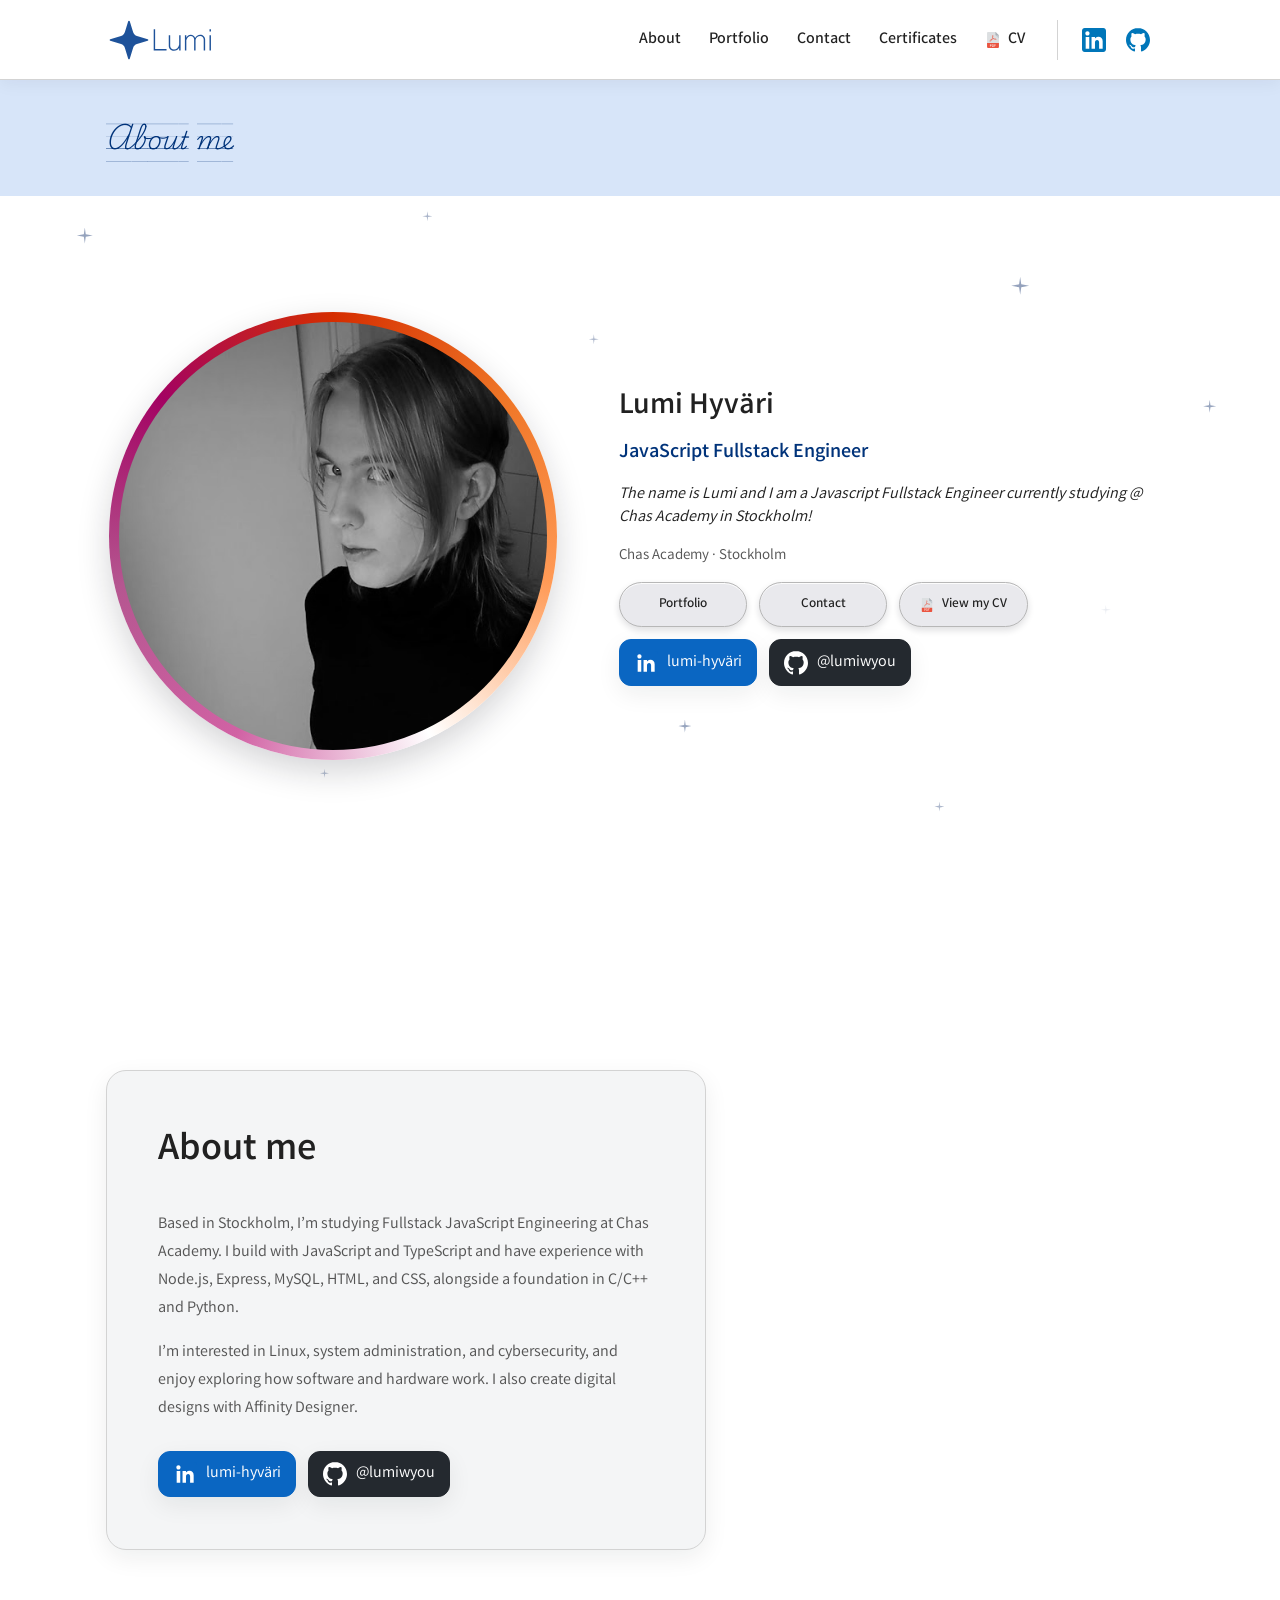
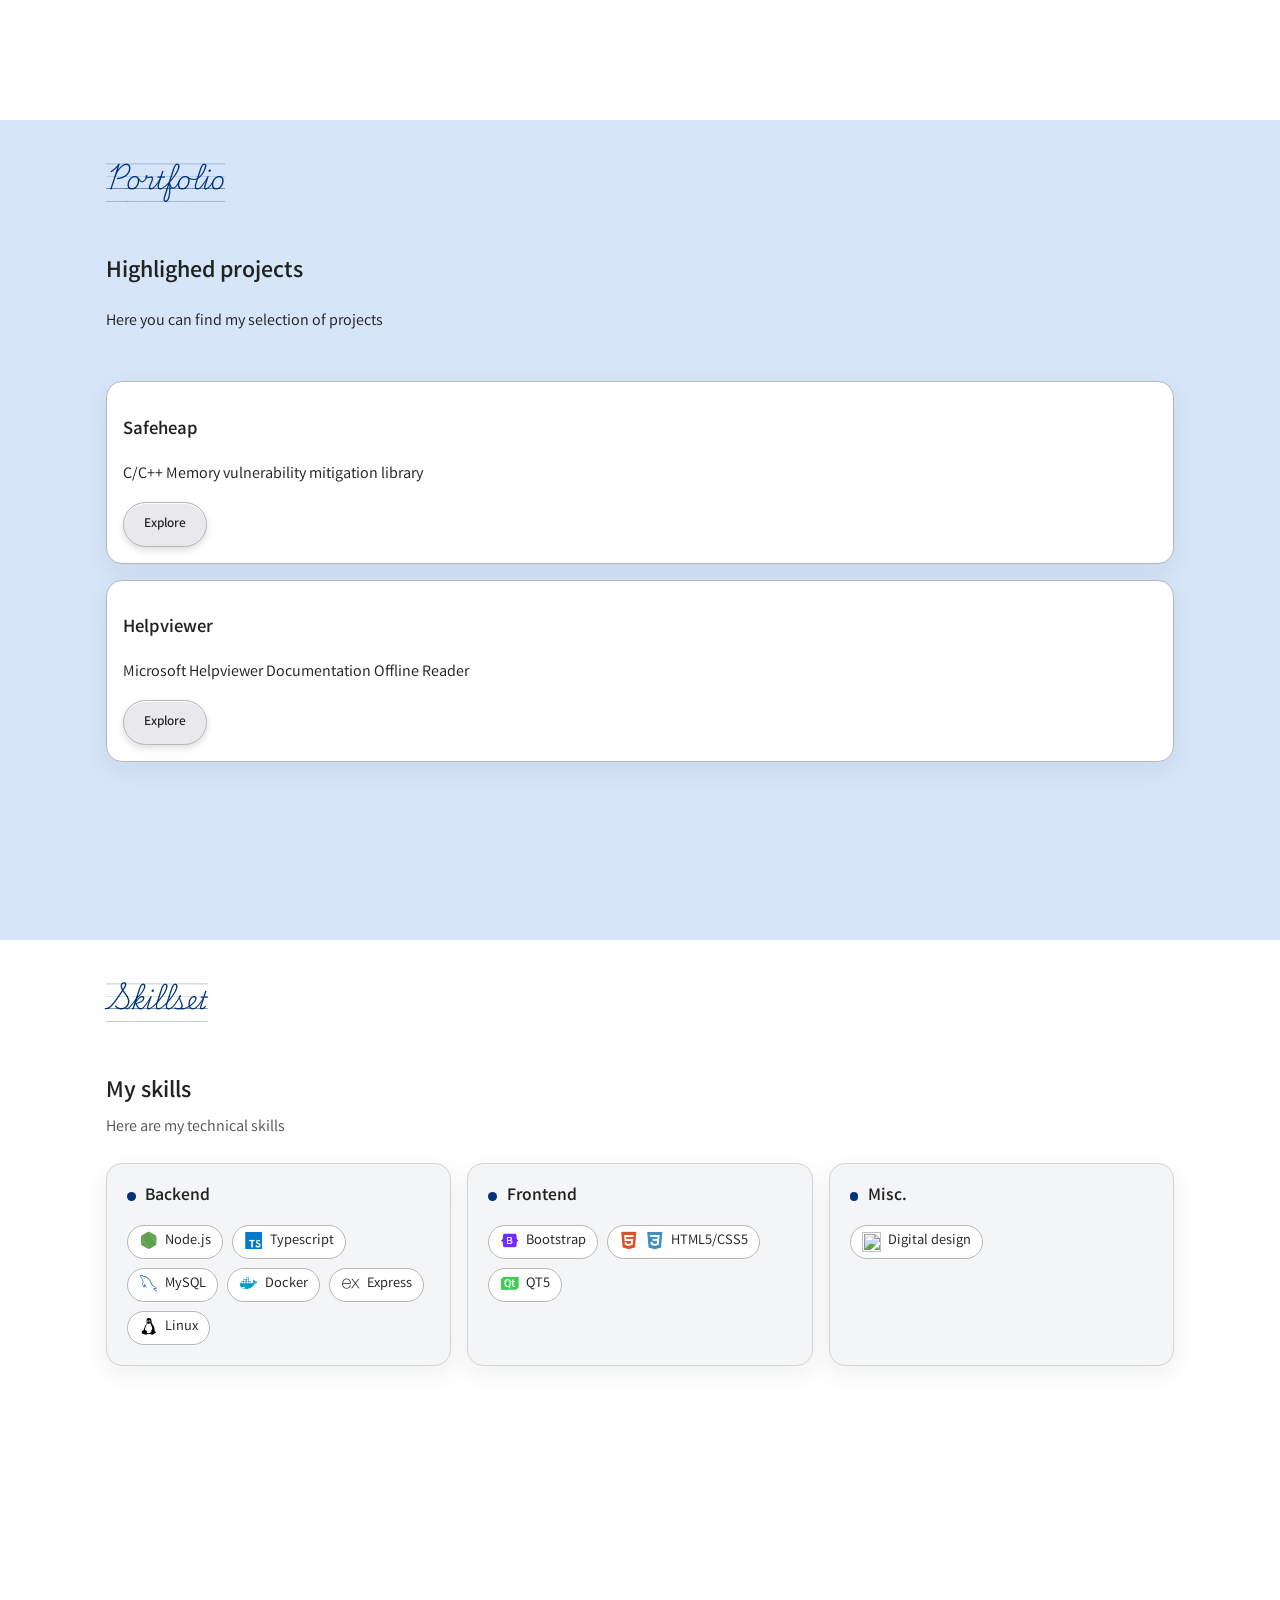
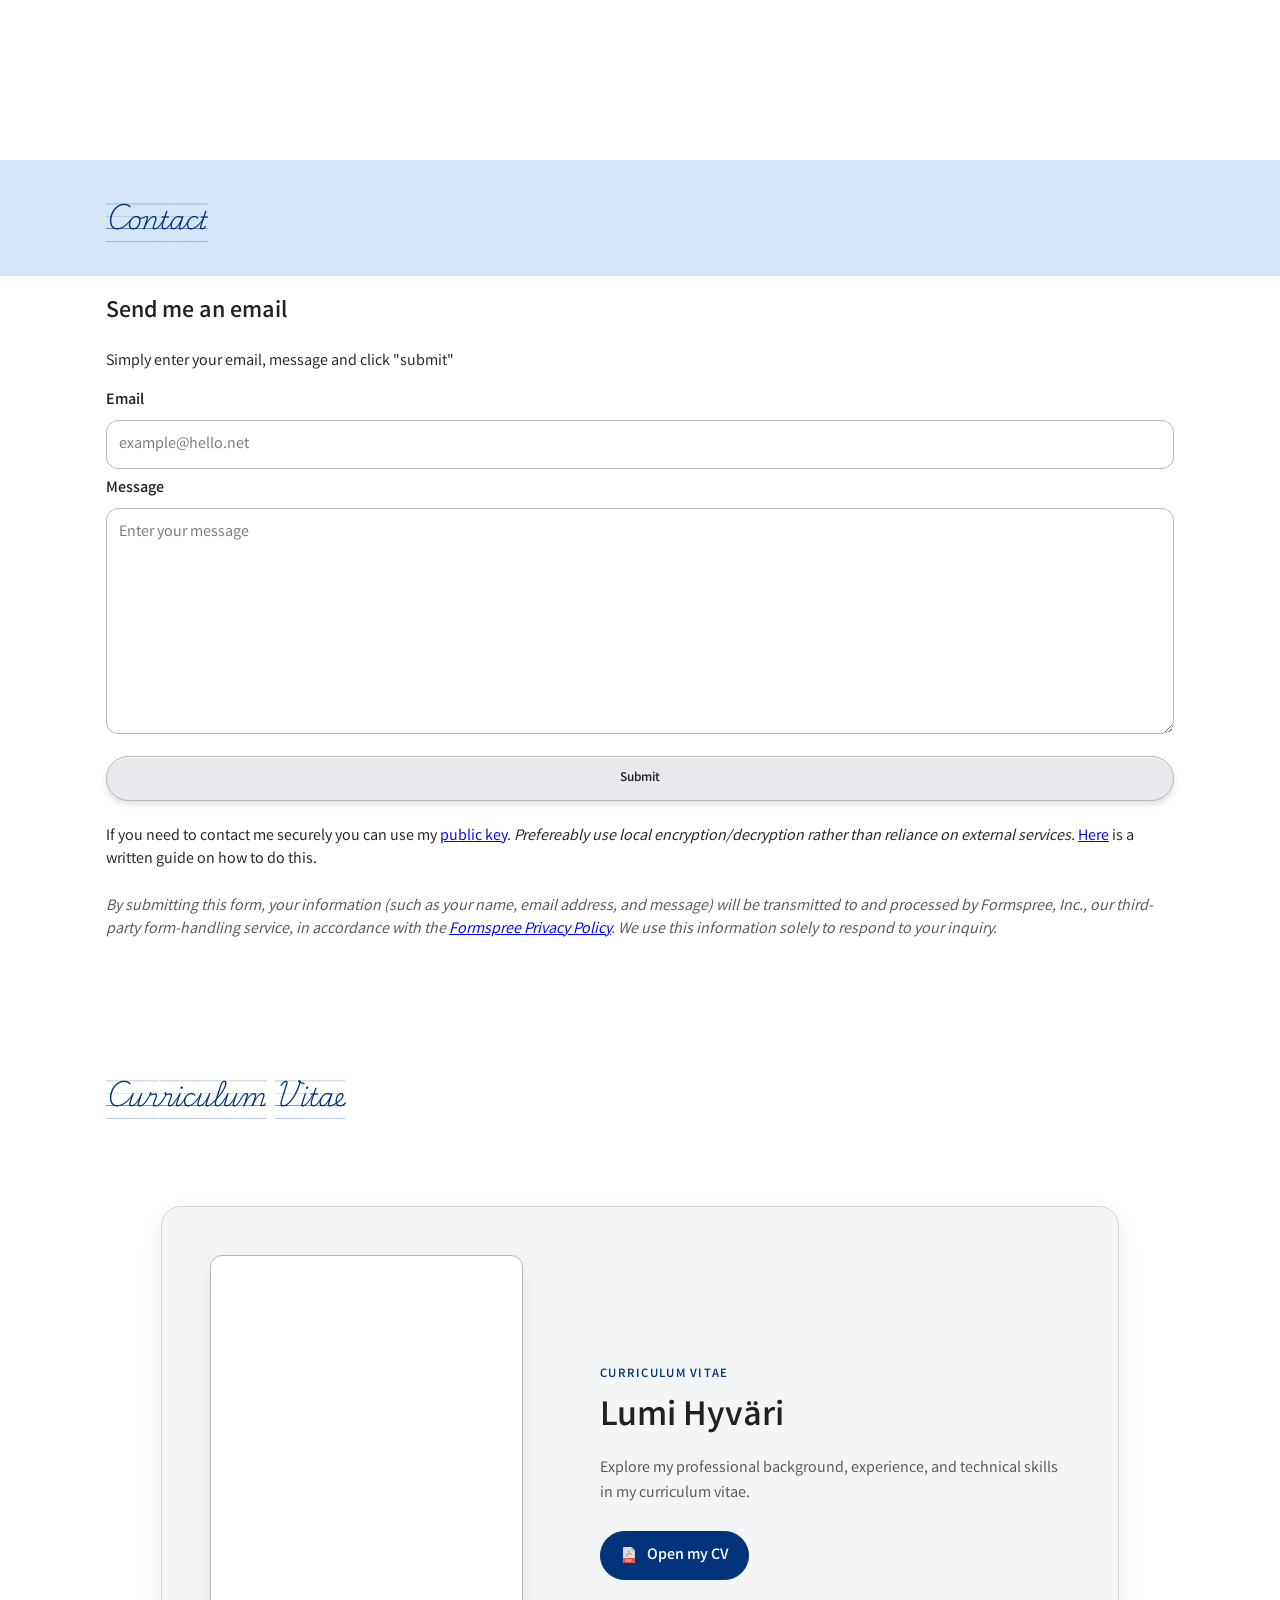
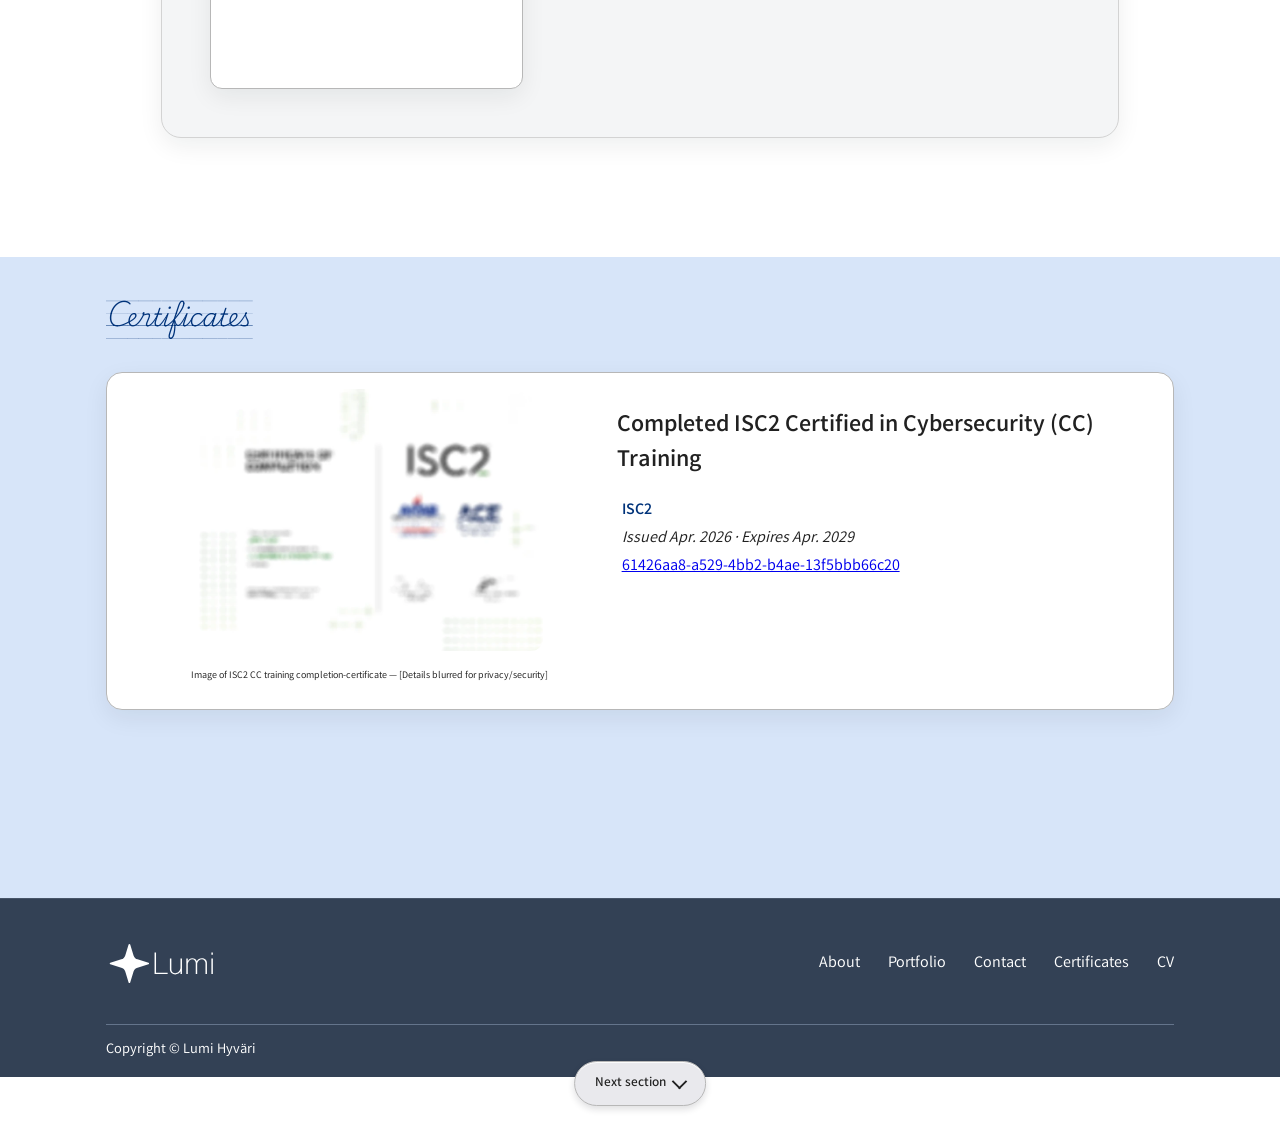
==== index.html @ a2a57ffe "Remade biography + map pin" ====
<!DOCTYPE html>
<html lang="en">
    <head>
        <meta charset="UTF-8">
        <meta name="viewport" content="width=device-width, initial-scale=1.0">
        <meta name="description"
            content="Lumi Hyväri is a JavaScript Fullstack Engineer based in Stockholm, specializing in software development, cybersecurity, Linux, and modern web technologies.">
        <meta name="keywords"
            content="Lumi Hyväri, JavaScript Fullstack Engineer, Stockholm, software developer, web developer, cybersecurity, Linux, frontend, backend, portfolio">
        <meta name="author" content="Lumi Hyväri">
        <meta name="robots" content="index, follow">
        <meta name="theme-color" content="#0f172a">
        <link rel="canonical" href="https://lumiwyou.github.io/">
        <link rel="icon" type="image/x-icon" href="/img/favicon.ico">
        <link rel="preconnect" href="https://cdn.jsdelivr.net">
        <!--<link rel="stylesheet"
            href="https://cdn.jsdelivr.net/gh/devicons/devicon@v2.17.0/devicon.min.css">-->
        <link rel="stylesheet" href="css/devicon.min.css">
        <link rel="stylesheet" href="css/index.css">
        <link rel="preconnect" href="https://fonts.googleapis.com">
        <link rel="preconnect" href="https://fonts.gstatic.com" crossorigin>
        <link
            href="https://fonts.googleapis.com/css2?family=Playwrite+CA+Guides&display=swap"
            rel="stylesheet">
        <link
            href="https://fonts.googleapis.com/css2?family=Varta:wght@300..700&display=swap"
            rel="stylesheet">
        <meta property="og:title"
            content="Lumi Hyväri | JavaScript Fullstack Engineer">
        <meta property="og:description"
            content="Portfolio and contact page for Lumi Hyväri, a JavaScript Fullstack Engineer in Stockholm specializing in software development, cybersecurity, and Linux systems.">
        <meta property="og:type" content="website">
        <meta property="og:url" content="https://lumiwyou.github.io/">
        <meta property="og:site_name" content="Lumi Hyväri">
        <meta property="og:image"
            content="https://lumiwyou.github.io/img/seo.png">
        <meta property="og:image:width" content="1200">
        <meta property="og:image:height" content="630">
        <meta property="og:image:alt"
            content="Lumi Hyväri portfolio preview image">
        <meta name="twitter:card" content="summary_large_image">
        <meta name="twitter:title"
            content="Lumi Hyväri | JavaScript Fullstack Engineer">
        <meta name="twitter:description"
            content="Portfolio and contact page for Lumi Hyväri, a JavaScript Fullstack Engineer in Stockholm specializing in software development, cybersecurity, and Linux systems.">
        <meta name="twitter:image"
            content="https://lumiwyou.github.io/img/seo.png">
        <title>Lumi Hyväri's Portfolio | Fullstack Engineer</title>
    </head>
    <body>
        <!-- DEBUG: Remove this picker and its CSS/script before production. -->
        <!-- <label class="debug-accent-picker" for="debug-accent-color">
            DEBUG accent hue
            <input id="debug-accent-color" type="color" value="#ff9000"
                aria-label="Change the website accent hue">
            <output id="debug-accent-degrees" for="debug-accent-color">34&deg;</output>
        </label> -->
        <header class="page-header">
            <div class="content-column page-header__content">
                <img class="site-logo" src="img/logo.svg" draggable="false"
                    alt="Lumi's Portfolio Logo">
                <nav class="main-nav" aria-label="Main navigation">
                    <a class="main-nav__link" href="#about">About</a>
                    <a class="main-nav__link" href="#portfolio">Portfolio</a>
                    <a class="main-nav__link" href="#contact">Contact</a>
                    <a class="main-nav__link" href="#certificates">Certificates</a>
                    <a class="main-nav__link main-nav__link--cv"
                        href="#cv"><img src="img/pdf.svg" alt=""
                            aria-hidden="true">CV</a>
                    <div class="main-nav__socials">
                        <a href="https://www.linkedin.com/in/lumi-hyv%C3%A4ri/"
                            aria-label="Link to my LinkedIn"
                            class="main-nav__linkedin"><img
                                class="social-link"
                                src="img/linkedin-header.svg" alt="LinkedIn"></a>
                        <a href="https://github.com/lumiwyou"
                            aria-label="Link to my Github"
                            class="main-nav__github"><img class="social-link"
                                src="img/github.svg" alt="Github"></a>
                    </div>
                </nav>
                <button class="mobile-menu-toggle" type="button"
                    aria-label="Open menu">
                    <span></span><span></span><span></span>
                </button>
            </div>
        </header>
        <aside class="mobile-menu">
            <nav class="mobile-menu__list">
                <a class="mobile-menu__button" href="#about">About</a>
                <a class="mobile-menu__button" href="#portfolio">Portfolio</a>
                <a class="mobile-menu__button" href="#contact">Contact</a>
                <a class="mobile-menu__button"
                    href="#certificates">Certificates</a>
                <a class="mobile-menu__button" href="#cv">CV</a>
                <div class="mobile-menu__socials">
                    <a href="https://www.linkedin.com/in/lumi-hyv%C3%A4ri/"
                        aria-label="LinkedIn: lumi-hyväri"
                        class="hero__social-link hero__social-link--linkedin"><img
                            class="mobile-menu__social-link"
                            src="img/linkedin.svg" alt=""><span>lumi-hyväri</span></a>
                    <a href="https://github.com/lumiwyou"
                        aria-label="GitHub: @lumiwyou"
                        class="hero__social-link hero__social-link--github"><img
                            class="mobile-menu__social-link"
                            src="img/github.svg" alt=""><span>@lumiwyou</span></a>
                </div>
            </nav>
            <footer class="mobile-menu__footer">
                <p>Copyright &copy; Lumi Hyväri</p>
            </footer>
        </aside>
        <main>
            <section class="section section--hero" id="about">
                <div class="hero-stars" aria-hidden="true">
                    <span></span><span></span><span></span><span></span>
                    <span></span><span></span><span></span><span></span>
                    <span></span><span></span><span></span><span></span>
                    <span></span><span></span>
                </div>
                <div class="section__title">
                    <div class="content-column">
                        <h1>About me</h1>
                    </div>
                </div>
                <div class="section__content">
                    <div class="content-column">
                        <div class="hero">
                            <div class="profile-image-frame"> 
                                <img class="profile-image" src="img/me.png" draggable="false"
                                    alt="Me">
                            </div>
                            <div class="hero__content">
                                <h2 class="hero__name">Lumi Hyväri</h2>
                                <h3 class="hero__role">JavaScript Fullstack
                                    Engineer</h3>
                                <p class="hero__bio">
                                    The name is Lumi and I am a Javascript
                                    Fullstack Engineer currently studying @ Chas
                                    Academy in Stockholm!
                                </p>
                                <p class="hero__meta">
                                    Chas Academy · Stockholm
                                </p>
                                <div class="hero__actions">
                                    <div class="hero__primary-actions">
                                        <a href="#portfolio"
                                            aria-label="Portfolio" class="hero__link"><button class="hero__button">Portfolio</button></a>
                                        <a href="#contact"
                                            aria-label="Contact" class="hero__link"><button class="hero__button">Contact</button></a>
                                        <a href="#cv"
                                            aria-label="View my CV" class="hero__link"><button
                                                class="hero__button"><img
                                                    src="img/pdf.svg"
                                                    alt="">View my CV</button></a>
                                    </div>
                                    <div class="hero__secondary-actions">
                                        <a
                                            href="https://www.linkedin.com/in/lumi-hyv%C3%A4ri/"
                                            aria-label="LinkedIn: lumi-hyväri" class="hero__social-link hero__social-link--linkedin"><img
                                                class="social-link"
                                                src="img/linkedin.svg"
                                                alt=""><span>lumi-hyväri</span></a>
                                        <a href="https://github.com/lumiwyou"
                                            aria-label="GitHub: @lumiwyou" class="hero__social-link hero__social-link--github"><img
                                                class="social-link"
                                                src="img/github.svg"
                                                alt=""><span>@lumiwyou</span></a>
                                    </div>
                                    </div>
                                </div>
                            </div>
                        </div>
                    </div>
                </div>
            </section>
            <section class="section section--tertiary" id="biography">
                <div class="section__content">
                    <div class="content-column">
                        <div class="biography-layout">
                            <article class="biography-card">
                                <h2>About me</h2>
                                <p>
                                    Based in Stockholm, I’m studying Fullstack
                                    JavaScript Engineering at Chas Academy. I
                                    build with JavaScript and TypeScript and
                                    have experience with Node.js, Express,
                                    MySQL, HTML, and CSS, alongside a
                                    foundation in C/C++ and Python.
                                </p>
                                <p>
                                    I’m interested in Linux, system
                                    administration, and cybersecurity, and
                                    enjoy exploring how software and hardware
                                    work. I also create digital designs with
                                    Affinity Designer.
                                </p>
                                <div class="biography-card__socials">
                                    <a
                                        href="https://www.linkedin.com/in/lumi-hyv%C3%A4ri/"
                                        aria-label="LinkedIn: lumi-hyväri"
                                        class="hero__social-link hero__social-link--linkedin"><img
                                            class="social-link"
                                            src="img/linkedin.svg"
                                            alt=""><span>lumi-hyväri</span></a>
                                    <a href="https://github.com/lumiwyou"
                                        aria-label="GitHub: @lumiwyou"
                                        class="hero__social-link hero__social-link--github"><img
                                            class="social-link"
                                            src="img/github.svg"
                                            alt=""><span>@lumiwyou</span></a>
                                </div>
                            </article>
                            <div class="biography-map">
                                <iframe
                                    title="Map showing Stockholm, Sweden"
                                    src="https://www.openstreetmap.org/export/embed.html?bbox=17.85%2C59.22%2C18.30%2C59.43&amp;layer=mapnik&amp;marker=59.3293%2C18.0686"
                                    loading="lazy"
                                    referrerpolicy="no-referrer"></iframe>
                            </div>
                        </div>
                    </div>
                </div>
            </section>
            <section class="section section--secondary" id="portfolio">
                <div class="section__title">
                    <div class="content-column">
                        <h1>Portfolio</h1>
                    </div>
                </div>
                <div class="section__content">
                    <div class="content-column">
                        <h2>Highlighed projects</h2>
                        <p>Here you can find my selection of projects</p>
                        <div class="project-catalog">
                            <div class="project-card">
                                <h3>Safeheap</h3>
                                <p>C/C++ Memory vulnerability mitigation
                                    library</p>
                                <a href="https://github.com/lumiwyou/safeheap"
                                    aria-label="Link to my Safeheap-project"><button>Explore</button></a>
                            </div>
                            <div class="project-card">
                                <h3>Helpviewer</h3>
                                <p>Microsoft Helpviewer Documentation Offline
                                    Reader</p>
                                <a
                                    href="https://github.com/lumiwyou/helpviewer-old"
                                    aria-label="Link to my Helpviewer-project"><button>Explore</button></a>
                            </div>
                        </div>
                    </div>
                </div>
            </section>
            <section class="section section--tertiary" id="skillset">
                <div class="section__title">
                    <div class="content-column">
                        <h1>Skillset</h1>
                    </div>
                </div>
                <div class="section__content">
                    <div class="content-column skills-content">
                        <h2>My skills</h2>
                        <p class="skills-intro">Here are my technical skills</p>
                        <div class="skills-grid">
                            <article class="skill-card">
                                <h3>Backend</h3>
                                <ul class="skill-list">
                                    <li><i class="devicon-nodejs-plain colored"
                                            aria-hidden="true"></i><span>Node.js</span></li>
                                    <li><i class="devicon-typescript-plain colored"
                                            aria-hidden="true"></i><span>Typescript</span></li>
                                    <li><i class="devicon-mysql-original colored"
                                            aria-hidden="true"></i><span>MySQL</span></li>
                                    <li><i class="devicon-docker-plain colored"
                                            aria-hidden="true"></i><span>Docker</span></li>
                                    <li><i class="devicon-express-original"
                                            aria-hidden="true"></i><span>Express</span></li>
                                    <li><i class="devicon-linux-plain colored"
                                            aria-hidden="true"></i><span>Linux</span></li>
                                </ul>
                            </article>
                            <article class="skill-card">
                                <h3>Frontend</h3>
                                <ul class="skill-list">
                                    <li><i class="devicon-bootstrap-plain colored"
                                            aria-hidden="true"></i><span>Bootstrap</span></li>
                                    <li><i class="devicon-html5-plain colored"
                                            aria-hidden="true"></i><i
                                            class="devicon-css3-plain colored"
                                            aria-hidden="true"></i><span>HTML5/CSS5</span></li>
                                    <li><i class="devicon-qt-original colored"
                                            aria-hidden="true"></i><span>QT5</span></li>
                                </ul>
                            </article>
                            <article class="skill-card">
                                <h3>Misc.</h3>
                                <ul class="skill-list">
                                    <li><img class="skill-logo" draggable="false"
                                            src="https://cdn.jsdelivr.net/npm/simple-icons@v14/icons/affinity.svg"
                                            alt=""><span>Digital design</span></li>
                                </ul>
                            </article>
                        </div>
                    </div>
                </div>
            </section>
            <section class="section" id="contact">
                <div class="section__title">
                    <div class="content-column">
                        <h1>Contact</h1>
                    </div>
                </div>
                <div class="section__content">
                    <div class="content-column">
                        <h2>Send me an email</h2>
                        <p>Simply enter your email, message and click
                            "submit"</p>
                        <form action="https://formspree.io/f/xnpjjpnq"
                            method="POST" class="contact-form">
                            <label for="email">Email</label>
                            <input type="email" name="email"
                                placeholder="example@hello.net">
                            <label for="email-body">Message</label>
                            <textarea name="message"
                                placeholder="Enter your message"></textarea>
                            <button type="submit">Submit</button>
                            <p>If you need to contact me securely you can use my
                                <a href="keys/pubkey.asc">public key</a>. <span
                                    style="font-style: italic;">Prefereably use
                                    local encryption/decryption rather than
                                    reliance on external services.</span> <a
                                    href="guide.html">Here</a> is a written
                                guide on how to do this.</p>
                            <p class="form-legal">By submitting this form, your
                                information (such as your name, email address,
                                and message) will be transmitted to and
                                processed by Formspree, Inc., our third-party
                                form-handling service, in accordance with the <a
                                    href="https://formspree.io/legal/privacy-policy/">Formspree
                                    Privacy Policy</a>. We use this information
                                solely to respond to your inquiry.</p>
                        </form>
                    </div>
                </div>
            </section>
            <section class="section section--tertiary" id="cv">
                <div class="section__title">
                    <div class="content-column">
                        <h1>Curriculum Vitae</h1>
                    </div>
                </div>
                <div class="section__content">
                    <div class="content-column">
                        <article class="cv-card">
                            <div class="cv-preview" aria-hidden="true">
                                <iframe src="doc/cv.pdf#toolbar=0&amp;navpanes=0"
                                    title="Blurred CV preview"
                                    tabindex="-1"></iframe>
                            </div>
                            <div class="cv-card__content">
                                <p class="cv-card__eyebrow">Curriculum vitae</p>
                                <h2>Lumi Hyväri</h2>
                                <p>Explore my professional background,
                                    experience, and technical skills in my
                                    curriculum vitae.</p>
                                <a class="cv-card__button" href="doc/cv.pdf"
                                    target="_blank" rel="noopener">
                                    <img class="cv-card__button-icon"
                                        src="img/pdf.svg" alt=""
                                        aria-hidden="true">
                                    Open my CV
                                </a>
                            </div>
                        </article>
                    </div>
                </div>
            </section>
            <section class="section section--secondary" id="certificates">
                <div class="section__title">
                    <div class="content-column">
                        <h1>Certificates</h1>
                    </div>
                </div>
                <div class="section__content">
                    <div class="content-column">
                        <div class="certificate-list">
                            <div class="certificate-item">
                                <div class="certificate-item__image">
                                    <img src="img/isc2.webp" draggable="false"
                                        alt="Image of ISC2 CC training completion-certificate &mdash; [Details blurred for privacy/security]">
                                    <p>Image of ISC2 CC training
                                        completion-certificate &mdash; [Details
                                        blurred for privacy/security]</p>
                                </div>
                                <div class="certificate-item__content">
                                    <h2
                                        class="certificate-item__title">Completed
                                        ISC2 Certified
                                        in Cybersecurity (CC) Training</h2>
                                    <p class="certificate-item__issuer">ISC2</p>
                                    <p
                                        class="certificate-item__expiration">Issued
                                        Apr. 2026 ·
                                        Expires Apr. 2029</p>
                                    <a
                                        href="https://isc2.obrizum.io/org/cc/certificate/61426aa8-a529-4bb2-b4ae-13f5bbb66c20"><p
                                            class="certificate-item__id">61426aa8-a529-4bb2-b4ae-13f5bbb66c20</p></a>
                                </div>
                            </div>
                        </div>
                    </div>
                </div>
                <footer class="page-footer">
                    <div class="content-column page-footer__content">
                        <div class="page-footer__top">
                            <a class="page-footer__logo-link" href="#about"
                                aria-label="Lumi Hyväri, back to About">
                                <img class="page-footer__logo"
                                    src="img/logo.svg" alt="Lumi Hyväri">
                            </a>
                            <nav class="page-footer__nav"
                                aria-label="Footer navigation">
                                <a href="#about">About</a>
                                <a href="#portfolio">Portfolio</a>
                                <a href="#contact">Contact</a>
                                <a href="#certificates">Certificates</a>
                                <a href="#cv">CV</a>
                            </nav>
                        </div>
                        <p class="page-footer__copyright">Copyright &copy;
                            Lumi Hyväri</p>
                    </div>
                </footer>
            </section>
        </main>
        <button class="next-section-button" type="button"
            aria-label="Go to the next section">
            <span class="next-section-button__label">Next section</span>
            <span class="next-section-button__icon" aria-hidden="true"></span>
        </button>
        <script>
        const sections = Array.from(document.querySelectorAll("main > .section"));
        const nextSectionButton = document.querySelector(".next-section-button");
        const nextSectionButtonLabel = nextSectionButton.querySelector(
            ".next-section-button__label"
        );
        const header = document.querySelector(".page-header");
        let scrollUpdateScheduled = false;

        function getCurrentSectionIndex() {
            const headerBottom = header.getBoundingClientRect().bottom;
            let currentIndex = 0;

            sections.forEach((section, index) => {
                if (section.getBoundingClientRect().top <= headerBottom + 1) {
                    currentIndex = index;
                }
            });

            return currentIndex;
        }

        function updateNextSectionButton() {
            const isLastSection = getCurrentSectionIndex() >= sections.length - 1;
            nextSectionButtonLabel.textContent = isLastSection
                ? "Back to top"
                : "Next section";
            nextSectionButton.setAttribute(
                "aria-label",
                isLastSection ? "Back to top" : "Go to the next section"
            );
            nextSectionButton.classList.toggle(
                "next-section-button--top",
                isLastSection
            );
            scrollUpdateScheduled = false;
        }

        window.addEventListener("scroll", () => {
            if (!scrollUpdateScheduled) {
                scrollUpdateScheduled = true;
                window.requestAnimationFrame(updateNextSectionButton);
            }
        }, { passive: true });

        window.addEventListener("resize", updateNextSectionButton);

        nextSectionButton.addEventListener("click", () => {
            const currentIndex = getCurrentSectionIndex();
            const targetSection =
                currentIndex >= sections.length - 1
                    ? sections[0]
                    : sections[currentIndex + 1];
            targetSection?.scrollIntoView({
                behavior: window.matchMedia("(prefers-reduced-motion: reduce)").matches
                    ? "auto"
                    : "smooth",
                block: "start"
            });
        });

        updateNextSectionButton();
    </script>
    </body>
</html>
---- css/devicon.min.css ----
﻿@font-face{font-family:"devicon";src:url("fonts/devicon.eot?qd25fp");src:url("fonts/devicon.eot?qd25fp#iefix") format("embedded-opentype"),url("fonts/devicon.ttf?qd25fp") format("truetype"),url("fonts/devicon.woff?qd25fp") format("woff"),url("fonts/devicon.svg?qd25fp#devicon") format("svg");font-weight:normal;font-style:normal;font-display:block}[class^=devicon-],[class*=" devicon-"]{font-family:"devicon" !important;speak:never;font-style:normal;font-weight:normal;font-variant:normal;text-transform:none;line-height:1;-webkit-font-smoothing:antialiased;-moz-osx-font-smoothing:grayscale}.devicon-teleport-line-wordmark:before{content:""}.devicon-teleport-line:before{content:""}.devicon-teleport-original-wordmark:before,.devicon-teleport-plain-wordmark:before{content:""}.devicon-teleport-original:before,.devicon-teleport-plain:before{content:""}.devicon-cosmosdb-plain-wordmark:before{content:""}.devicon-cosmosdb-plain:before{content:""}.devicon-forgejo-line-wordmark:before{content:""}.devicon-forgejo-line:before{content:""}.devicon-forgejo-plain-wordmark:before{content:""}.devicon-forgejo-plain:before{content:""}.devicon-remix-line-wordmark:before{content:""}.devicon-remix-line:before{content:""}.devicon-remix-original-wordmark:before,.devicon-remix-plain-wordmark:before{content:""}.devicon-remix-original:before,.devicon-remix-plain:before{content:""}.devicon-leetcode-line-wordmark:before{content:""}.devicon-leetcode-plain-wordmark:before{content:""}.devicon-leetcode-line:before{content:""}.devicon-leetcode-plain:before{content:""}.devicon-stenciljs-plain-wordmark:before{content:""}.devicon-stenciljs-plain:before{content:""}.devicon-glitch-plain:before{content:""}.devicon-nuxt-plain-wordmark:before{content:""}.devicon-nuxt-original:before,.devicon-nuxt-plain:before{content:""}.devicon-kalilinux-line-wordmark:before{content:""}.devicon-kalilinux-line:before{content:""}.devicon-kalilinux-plain-wordmark:before{content:""}.devicon-kalilinux-original:before,.devicon-kalilinux-plain:before{content:""}.devicon-waku-line:before{content:""}.devicon-waku-plain:before{content:""}.devicon-newrelic-line:before,.devicon-newrelic-line-wordmark:before{content:""}.devicon-newrelic-plain:before,.devicon-newrelic-plain-wordmark:before{content:""}.devicon-racket-line:before{content:""}.devicon-racket-plain:before{content:""}.devicon-bevyengine-line-wordmark:before{content:""}.devicon-bevyengine-line:before{content:""}.devicon-bevyengine-plain-wordmark:before{content:""}.devicon-bevyengine-plain:before{content:""}.devicon-cloudrun-line:before{content:""}.devicon-cloudrun-plain:before{content:""}.devicon-processing-line:before{content:""}.devicon-processing-plain:before,.devicon-processing-plain-wordmark:before{content:""}.devicon-vaadin-original:before,.devicon-vaadin-plain:before{content:""}.devicon-appwrite-plain-wordmark:before{content:""}.devicon-appwrite-original:before,.devicon-appwrite-plain:before{content:""}.devicon-discloud-plain-wordmark:before{content:""}.devicon-discloud-original:before,.devicon-discloud-plain:before{content:""}.devicon-netbeans-plain-wordmark:before{content:""}.devicon-netbeans-plain:before{content:""}.devicon-primeng-plain:before{content:""}.devicon-dynatrace-line-wordmark:before{content:""}.devicon-dynatrace-line:before{content:""}.devicon-dynatrace-plain-wordmark:before{content:""}.devicon-dynatrace-plain:before{content:""}.devicon-expo-line-wordmark:before{content:""}.devicon-expo-line:before{content:""}.devicon-expo-original-wordmark:before,.devicon-expo-plain-wordmark:before{content:""}.devicon-expo-original:before,.devicon-expo-plain:before{content:""}.devicon-sourceengine-plain-wordmark:before{content:""}.devicon-sourceengine-plain:before{content:""}.devicon-linuxmint-plain-wordmark:before{content:""}.devicon-linuxmint-plain:before{content:""}.devicon-sulu-line-wordmark:before{content:""}.devicon-sulu-line:before{content:""}.devicon-sulu-original-wordmark:before,.devicon-sulu-plain-wordmark:before{content:""}.devicon-sulu-original:before,.devicon-sulu-plain:before{content:""}.devicon-gardener-line:before{content:""}.devicon-gardener-plain:before{content:""}.devicon-datadog-original-wordmark:before,.devicon-datadog-plain-wordmark:before{content:""}.devicon-datadog-original:before,.devicon-datadog-plain:before{content:""}.devicon-vyper-original-wordmark:before,.devicon-vyper-plain-wordmark:before{content:""}.devicon-vyper-original:before,.devicon-vyper-plain:before{content:""}.devicon-web3js-plain:before{content:""}.devicon-laminas-line-wordmark:before{content:""}.devicon-laminas-line:before{content:""}.devicon-laminas-original-wordmark:before,.devicon-laminas-plain-wordmark:before{content:""}.devicon-laminas-original:before,.devicon-laminas-plain:before{content:""}.devicon-passport-original-wordmark:before,.devicon-passport-plain-wordmark:before{content:""}.devicon-passport-plain:before{content:""}.devicon-surrealdb-plain-wordmark:before{content:""}.devicon-surrealdb-plain:before{content:""}.devicon-angularjs-plain-wordmark:before{content:""}.devicon-angularjs-plain:before{content:""}.devicon-bash-plain:before{content:""}.devicon-llvm-line:before{content:""}.devicon-llvm-plain:before{content:""}.devicon-ngrx-plain:before{content:""}.devicon-memcached-line-wordmark:before{content:""}.devicon-memcached-line:before{content:""}.devicon-memcached-plain-wordmark:before{content:""}.devicon-memcached-plain:before{content:""}.devicon-reflex-plain-wordmark:before{content:""}.devicon-reflex-plain:before{content:""}.devicon-terramate-original-wordmark:before,.devicon-terramate-plain-wordmark:before{content:""}.devicon-terramate-original:before,.devicon-terramate-plain:before{content:""}.devicon-gitkraken-plain-wordmark:before{content:""}.devicon-gitkraken-original:before,.devicon-gitkraken-plain:before{content:""}.devicon-hoppscotch-plain:before{content:""}.devicon-reactnative-original-wordmark:before{content:""}.devicon-reactnative-original:before{content:""}.devicon-illustrator-line:before{content:""}.devicon-illustrator-plain:before{content:""}.devicon-firebird-plain:before{content:""}.devicon-gleam-plain:before{content:""}.devicon-githubactions-plain-wordmark:before{content:""}.devicon-githubactions-plain:before{content:""}.devicon-bazel-plain-wordmark:before{content:""}.devicon-bazel-plain:before{content:""}.devicon-laraveljetstream-plain-wordmark:before{content:""}.devicon-laraveljetstream-original:before,.devicon-laraveljetstream-plain:before{content:""}.devicon-cobol-original:before,.devicon-cobol-plain:before{content:""}.devicon-rexx-plain-wordmark:before{content:""}.devicon-rexx-plain:before{content:""}.devicon-clickhouse-plain:before{content:""}.devicon-love2d-line:before{content:""}.devicon-love2d-plain:before{content:""}.devicon-talos-plain:before{content:""}.devicon-mapbox-original:before,.devicon-mapbox-plain:before,.devicon-mapbox-original-wordmark:before,.devicon-mapbox-plain-wordmark:before{content:""}.devicon-nats-plain:before{content:""}.devicon-apex-original:before,.devicon-apex-plain:before{content:""}.devicon-proxmox-plain-wordmark:before{content:""}.devicon-proxmox-plain:before{content:""}.devicon-zustand-plain:before{content:""}.devicon-turbo-plain-wordmark:before{content:""}.devicon-turbo-original:before,.devicon-turbo-plain:before{content:""}.devicon-jhipster-plain-wordmark:before{content:""}.devicon-jhipster-plain:before{content:""}.devicon-duckdb-plain:before{content:""}.devicon-spicedb-line:before{content:""}.devicon-spicedb-plain:before{content:""}.devicon-harbor-line-wordmark:before{content:""}.devicon-harbor-line:before{content:""}.devicon-harbor-plain-wordmark:before{content:""}.devicon-harbor-plain:before{content:""}.devicon-hyperv-plain:before{content:""}.devicon-hyperv-original-wordmark:before,.devicon-hyperv-plain-wordmark:before{content:""}.devicon-npss-plain:before{content:""}.devicon-ansys-plain-wordmark:before{content:""}.devicon-ansys-plain:before{content:""}.devicon-inertiajs-plain-wordmark:before{content:""}.devicon-inertiajs-plain:before{content:""}.devicon-fusion-plain:before{content:""}.devicon-radstudio-plain:before{content:""}.devicon-mercurial-plain-wordmark:before{content:""}.devicon-mercurial-plain:before{content:""}.devicon-pug-line:before{content:""}.devicon-pug-plain:before{content:""}.devicon-entityframeworkcore-line:before{content:""}.devicon-entityframeworkcore-plain:before{content:""}.devicon-wolfram-plain-wordmark:before{content:""}.devicon-wolfram-plain:before{content:""}.devicon-cpanel-original-wordmark:before,.devicon-cpanel-plain-wordmark:before{content:""}.devicon-cpanel-original:before,.devicon-cpanel-plain:before{content:""}.devicon-nodejs-line-wordmark:before{content:""}.devicon-nodejs-line:before{content:""}.devicon-nodejs-plain-wordmark:before{content:""}.devicon-nodejs-plain:before{content:""}.devicon-qtest-original-wordmark:before,.devicon-qtest-plain-wordmark:before{content:""}.devicon-qtest-original:before,.devicon-qtest-plain:before{content:""}.devicon-aframe-plain:before{content:""}.devicon-aframe-original-wordmark:before,.devicon-aframe-plain-wordmark:before{content:""}.devicon-babylonjs-plain-wordmark:before{content:""}.devicon-babylonjs-plain:before{content:""}.devicon-delphi-plain:before{content:""}.devicon-netbox-line-wordmark:before{content:""}.devicon-netbox-line:before{content:""}.devicon-netbox-plain-wordmark:before{content:""}.devicon-netbox-plain:before{content:""}.devicon-dyalog-plain:before{content:""}.devicon-tmux-plain-wordmark:before{content:""}.devicon-tmux-plain:before{content:""}.devicon-c-line:before,.devicon-c-line-wordmark:before{content:""}.devicon-c-original:before,.devicon-c-original-wordmark:before,.devicon-c-plain:before,.devicon-c-plain-wordmark:before{content:""}.devicon-npm-plain:before{content:""}.devicon-npm-original-wordmark:before{content:""}.devicon-zsh-line-wordmark:before{content:""}.devicon-zsh-line:before{content:""}.devicon-zsh-plain-wordmark:before{content:""}.devicon-zsh-plain:before{content:""}.devicon-webgpu-line-wordmark:before{content:""}.devicon-webgpu-line:before{content:""}.devicon-webgpu-plain-wordmark:before{content:""}.devicon-webgpu-plain:before{content:""}.devicon-vulkan-line:before,.devicon-vulkan-line-wordmark:before{content:""}.devicon-vulkan-original:before,.devicon-vulkan-original-wordmark:before,.devicon-vulkan-plain:before,.devicon-vulkan-plain-wordmark:before{content:""}.devicon-vscodium-plain:before{content:""}.devicon-veevalidate-line:before{content:""}.devicon-veevalidate-original:before,.devicon-veevalidate-plain:before{content:""}.devicon-twilio-original-wordmark:before,.devicon-twilio-plain-wordmark:before{content:""}.devicon-twilio-original:before,.devicon-twilio-plain:before{content:""}.devicon-thymeleaf-plain-wordmark:before{content:""}.devicon-thymeleaf-plain:before{content:""}.devicon-svgo-line-wordmark:before{content:""}.devicon-svgo-line:before{content:""}.devicon-svgo-plain-wordmark:before{content:""}.devicon-svgo-plain:before{content:""}.devicon-styledcomponents-plain-wordmark:before{content:""}.devicon-styledcomponents-plain:before{content:""}.devicon-stackblitz-line-wordmark:before{content:""}.devicon-stackblitz-line:before{content:""}.devicon-stackblitz-plain-wordmark:before{content:""}.devicon-stackblitz-original:before,.devicon-stackblitz-plain:before{content:""}.devicon-processwire-plain-wordmark:before{content:""}.devicon-processwire-original:before,.devicon-processwire-plain:before{content:""}.devicon-pm2-line-wordmark:before{content:""}.devicon-pm2-line:before{content:""}.devicon-pm2-plain-wordmark:before{content:""}.devicon-pm2-plain:before{content:""}.devicon-pixijs-plain-wordmark:before{content:""}.devicon-pixijs-plain:before{content:""}.devicon-nodered-line:before{content:""}.devicon-nodered-plain:before{content:""}.devicon-ngrok-line:before,.devicon-ngrok-line-wordmark:before{content:""}.devicon-ngrok-original:before,.devicon-ngrok-original-wordmark:before,.devicon-ngrok-plain:before,.devicon-ngrok-plain-wordmark:before{content:""}.devicon-monogame-line-wordmark:before{content:""}.devicon-monogame-line:before{content:""}.devicon-monogame-original:before,.devicon-monogame-plain:before{content:""}.devicon-mattermost-original-wordmark:before,.devicon-mattermost-plain-wordmark:before{content:""}.devicon-mattermost-original:before,.devicon-mattermost-plain:before{content:""}.devicon-libgdx-line:before,.devicon-libgdx-line-wordmark:before{content:""}.devicon-libgdx-plain:before,.devicon-libgdx-plain-wordmark:before{content:""}.devicon-kubeflow-line-wordmark:before{content:""}.devicon-kubeflow-line:before{content:""}.devicon-kubeflow-plain-wordmark:before{content:""}.devicon-kubeflow-plain:before{content:""}.devicon-kaldi-line-wordmark:before{content:""}.devicon-kaldi-line:before{content:""}.devicon-kaldi-plain-wordmark:before{content:""}.devicon-kaldi-plain:before{content:""}.devicon-htmx-line-wordmark:before{content:""}.devicon-htmx-line:before{content:""}.devicon-htmx-plain-wordmark:before{content:""}.devicon-htmx-plain:before{content:""}.devicon-googlecolab-plain:before{content:""}.devicon-filamentphp-original:before,.devicon-filamentphp-original-wordmark:before,.devicon-filamentphp-plain:before,.devicon-filamentphp-plain-wordmark:before{content:""}.devicon-fiber-line:before,.devicon-fiber-line-wordmark:before{content:""}.devicon-fiber-plain:before,.devicon-fiber-plain-wordmark:before{content:""}.devicon-dovecot-line:before,.devicon-dovecot-line-wordmark:before{content:""}.devicon-dovecot-plain:before,.devicon-dovecot-line-wordmark:before{content:""}.devicon-detaspace-line-wordmark:before{content:""}.devicon-detaspace-line:before{content:""}.devicon-datatables-original:before,.devicon-datatables-plain:before,.devicon-datatables-line:before{content:""}.devicon-chartjs-plain-wordmark:before{content:""}.devicon-chartjs-plain:before{content:""}.devicon-chakraui-plain-wordmark:before{content:""}.devicon-chakraui-plain:before{content:""}.devicon-biome-line-wordmark:before{content:""}.devicon-biome-line:before{content:""}.devicon-biome-plain-wordmark:before{content:""}.devicon-biome-original:before,.devicon-biome-plain:before{content:""}.devicon-artixlinux-plain-wordmark:before{content:""}.devicon-artixlinux-plain:before{content:""}.devicon-apollographql-line-wordmark:before{content:""}.devicon-apollographql-line:before{content:""}.devicon-apollographql-original-wordmark:before,.devicon-apollographql-plain-wordmark:before{content:""}.devicon-apollographql-original:before,.devicon-apollographql-plain:before{content:""}.devicon-almalinux-plain-wordmark:before{content:""}.devicon-almalinux-plain:before{content:""}.devicon-aerospike-original-wordmark:before,.devicon-aerospike-plain-wordmark:before{content:""}.devicon-aerospike-original:before,.devicon-aerospike-plain:before{content:""}.devicon-aarch64-line:before,.devicon-aarch64-line-wordmark:before{content:""}.devicon-aarch64-plain:before,.devicon-aarch64-plain-wordmark:before{content:""}.devicon-adonisjs-original:before,.devicon-adonisjs-plain:before{content:""}.devicon-adonisjs-original-wordmark:before,.devicon-adonisjs-plain-wordmark:before{content:""}.devicon-aftereffects-plain:before{content:""}.devicon-akka-plain:before{content:""}.devicon-akka-plain-wordmark:before{content:""}.devicon-algolia-original:before{content:""}.devicon-algolia-original-wordmark:before{content:""}.devicon-alpinejs-original:before,.devicon-alpinejs-plain:before{content:""}.devicon-alpinejs-original-wordmark:before,.devicon-alpinejs-plain-wordmark:before{content:""}.devicon-amazonwebservices-line-wordmark:before,.devicon-amazonwebservices-line:before{content:""}.devicon-amazonwebservices-plain-wordmark:before,.devicon-amazonwebservices-plain:before{content:""}.devicon-anaconda-original:before,.devicon-anaconda-plain:before{content:""}.devicon-anaconda-original-wordmark:before,.devicon-anaconda-plain-wordmark:before{content:""}.devicon-android-plain:before{content:""}.devicon-android-plain-wordmark:before{content:""}.devicon-androidstudio-plain:before{content:""}.devicon-androidstudio-plain-wordmark:before{content:""}.devicon-angularmaterial-plain:before{content:""}.devicon-angular-plain-wordmark:before{content:""}.devicon-angular-plain:before{content:""}.devicon-ansible-plain:before{content:""}.devicon-ansible-plain-wordmark:before{content:""}.devicon-antdesign-plain:before{content:""}.devicon-antdesign-plain-wordmark:before{content:""}.devicon-apacheairflow-plain:before{content:""}.devicon-apacheairflow-plain-wordmark:before{content:""}.devicon-apachekafka-original:before,.devicon-apachekafka-plain:before{content:""}.devicon-apachekafka-original-wordmark:before,.devicon-apachekafka-plain-wordmark:before{content:""}.devicon-apache-line:before{content:""}.devicon-apache-line-wordmark:before{content:""}.devicon-apache-plain:before{content:""}.devicon-apache-plain-wordmark:before{content:""}.devicon-apachespark-original:before,.devicon-apachespark-plain:before{content:""}.devicon-apachespark-plain-wordmark:before{content:""}.devicon-apl-plain:before{content:""}.devicon-appcelerator-original:before,.devicon-appcelerator-plain:before{content:""}.devicon-appcelerator-plain-wordmark:before{content:""}.devicon-apple-original:before,.devicon-apple-plain:before{content:""}.devicon-archlinux-plain:before{content:""}.devicon-archlinux-plain-wordmark:before{content:""}.devicon-arduino-plain:before{content:""}.devicon-arduino-plain-wordmark:before{content:""}.devicon-argocd-plain:before{content:""}.devicon-argocd-plain-wordmark:before{content:""}.devicon-astro-plain:before{content:""}.devicon-astro-plain-wordmark:before{content:""}.devicon-atom-original:before,.devicon-atom-plain:before{content:""}.devicon-atom-original-wordmark:before,.devicon-atom-plain-wordmark:before{content:""}.devicon-awk-plain-wordmark:before{content:""}.devicon-axios-plain:before{content:""}.devicon-axios-plain-wordmark:before{content:""}.devicon-azuredevops-plain:before{content:""}.devicon-azure-plain:before{content:""}.devicon-azure-plain-wordmark:before{content:""}.devicon-azuresqldatabase-plain:before{content:""}.devicon-babel-plain:before,.devicon-babel-original:before{content:""}.devicon-backbonejs-plain:before{content:""}.devicon-backbonejs-plain-wordmark:before{content:""}.devicon-ballerina-line:before{content:""}.devicon-ballerina-line-wordmark:before{content:""}.devicon-ballerina-original:before,.devicon-ballerina-plain:before{content:""}.devicon-ballerina-original-wordmark:before,.devicon-ballerina-plain-wordmark:before{content:""}.devicon-bamboo-original:before,.devicon-bamboo-plain:before{content:""}.devicon-bamboo-original-wordmark:before,.devicon-bamboo-plain-wordmark:before{content:""}.devicon-beats-plain:before{content:""}.devicon-behance-plain:before{content:""}.devicon-behance-plain-wordmark:before{content:""}.devicon-bitbucket-original:before,.devicon-bitbucket-plain:before{content:""}.devicon-bitbucket-original-wordmark:before,.devicon-bitbucket-plain-wordmark:before{content:""}.devicon-blazor-line:before{content:""}.devicon-blazor-original:before,.devicon-blazor-plain:before{content:""}.devicon-blender-original:before{content:""}.devicon-blender-original-wordmark:before{content:""}.devicon-bootstrap-plain:before{content:""}.devicon-bootstrap-plain-wordmark:before{content:""}.devicon-bower-line:before{content:""}.devicon-bower-line-wordmark:before{content:""}.devicon-bower-plain:before{content:""}.devicon-bower-plain-wordmark:before{content:""}.devicon-browserstack-line:before{content:""}.devicon-browserstack-line-wordmark:before{content:""}.devicon-browserstack-plain:before{content:""}.devicon-browserstack-plain-wordmark:before{content:""}.devicon-bulma-plain:before{content:""}.devicon-bun-line:before{content:""}.devicon-bun-plain:before{content:""}.devicon-cairo-plain:before{content:""}.devicon-cairo-plain-wordmark:before{content:""}.devicon-cakephp-plain:before{content:""}.devicon-cakephp-plain-wordmark:before{content:""}.devicon-canva-original:before,.devicon-canva-plain:before{content:""}.devicon-capacitor-plain:before{content:""}.devicon-capacitor-plain-wordmark:before{content:""}.devicon-carbon-original:before,.devicon-carbon-plain:before{content:""}.devicon-cassandra-plain:before{content:""}.devicon-cassandra-plain-wordmark:before{content:""}.devicon-centos-plain:before{content:""}.devicon-centos-plain-wordmark:before{content:""}.devicon-ceylon-plain:before{content:""}.devicon-ceylon-plain-wordmark:before{content:""}.devicon-chrome-plain:before{content:""}.devicon-chrome-plain-wordmark:before{content:""}.devicon-circleci-plain:before{content:""}.devicon-circleci-plain-wordmark:before{content:""}.devicon-clarity-plain:before{content:""}.devicon-clarity-plain-wordmark:before{content:""}.devicon-clion-plain:before{content:""}.devicon-clion-plain-wordmark:before{content:""}.devicon-clojure-line:before,.devicon-clojure-plain:before{content:""}.devicon-clojurescript-plain:before{content:""}.devicon-cloudflare-plain:before{content:""}.devicon-cloudflare-plain-wordmark:before{content:""}.devicon-cloudflareworkers-plain:before{content:""}.devicon-cloudflareworkers-plain-wordmark:before{content:""}.devicon-cmake-plain:before{content:""}.devicon-cmake-plain-wordmark:before{content:""}.devicon-codeac-original:before{content:""}.devicon-codecov-plain:before{content:""}.devicon-codeigniter-plain:before{content:""}.devicon-codeigniter-plain-wordmark:before{content:""}.devicon-codepen-line:before{content:""}.devicon-codepen-line-wordmark:before{content:""}.devicon-codepen-original:before,.devicon-codepen-plain:before{content:""}.devicon-codepen-original-wordmark:before,.devicon-codepen-plain-wordmark:before{content:""}.devicon-coffeescript-original:before,.devicon-coffeescript-plain:before{content:""}.devicon-coffeescript-original-wordmark:before,.devicon-coffeescript-plain-wordmark:before{content:""}.devicon-composer-line:before,.devicon-composer-plain:before{content:""}.devicon-composer-line-wordmark:before,.devicon-composer-plain-wordmark:before{content:""}.devicon-confluence-line:before{content:""}.devicon-confluence-line-wordmark:before{content:""}.devicon-confluence-plain:before{content:""}.devicon-confluence-plain-wordmark:before{content:""}.devicon-consul-original:before,.devicon-consul-plain:before{content:""}.devicon-consul-plain-wordmark:before{content:""}.devicon-contao-original:before{content:""}.devicon-contao-original-wordmark:before{content:""}.devicon-corejs-original:before,.devicon-corejs-plain:before{content:""}.devicon-corejs-original-wordmark:before,.devicon-corejs-plain-wordmark:before{content:""}.devicon-couchbase-original:before,.devicon-couchbase-plain:before{content:""}.devicon-couchbase-plain-wordmark:before{content:""}.devicon-couchdb-plain:before{content:""}.devicon-couchdb-plain-wordmark:before{content:""}.devicon-cplusplus-line:before,.devicon-cplusplus-line-wordmark:before{content:""}.devicon-cplusplus-plain:before,.devicon-cplusplus-plain-wordmark:before{content:""}.devicon-crystal-line:before{content:""}.devicon-crystal-line-wordmark:before{content:""}.devicon-crystal-original:before,.devicon-crystal-plain:before{content:""}.devicon-crystal-original-wordmark:before,.devicon-crystal-plain-wordmark:before{content:""}.devicon-csharp-line:before,.devicon-csharp-line-wordmark:before{content:""}.devicon-csharp-plain:before,.devicon-csharp-plain-wordmark:before{content:""}.devicon-css3-plain:before{content:""}.devicon-css3-plain-wordmark:before{content:""}.devicon-cucumber-plain:before{content:""}.devicon-cucumber-plain-wordmark:before{content:""}.devicon-cypressio-line:before{content:""}.devicon-cypressio-line-wordmark:before{content:""}.devicon-cypressio-plain:before{content:""}.devicon-cypressio-plain-wordmark:before{content:""}.devicon-d3js-plain:before{content:""}.devicon-dart-plain:before{content:""}.devicon-dart-plain-wordmark:before{content:""}.devicon-datagrip-plain:before{content:""}.devicon-datagrip-plain-wordmark:before{content:""}.devicon-dataspell-plain:before{content:""}.devicon-dataspell-plain-wordmark:before{content:""}.devicon-dbeaver-plain:before{content:""}.devicon-debian-plain:before{content:""}.devicon-debian-plain-wordmark:before{content:""}.devicon-denojs-original:before,.devicon-denojs-plain:before{content:""}.devicon-denojs-original-wordmark:before,.devicon-denojs-plain-wordmark:before{content:""}.devicon-devicon-line:before{content:""}.devicon-devicon-line-wordmark:before{content:""}.devicon-devicon-plain:before{content:""}.devicon-devicon-plain-wordmark:before{content:""}.devicon-digitalocean-original:before,.devicon-digitalocean-plain:before{content:""}.devicon-digitalocean-original-wordmark:before,.devicon-digitalocean-plain-wordmark:before{content:""}.devicon-discordjs-plain:before{content:""}.devicon-discordjs-plain-wordmark:before{content:""}.devicon-django-plain:before{content:""}.devicon-django-plain-wordmark:before{content:""}.devicon-djangorest-line:before{content:""}.devicon-djangorest-line-wordmark:before{content:""}.devicon-djangorest-plain:before{content:""}.devicon-djangorest-plain-wordmark:before{content:""}.devicon-docker-plain:before{content:""}.devicon-docker-plain-wordmark:before{content:""}.devicon-doctrine-line:before{content:""}.devicon-doctrine-line-wordmark:before{content:""}.devicon-doctrine-plain:before{content:""}.devicon-doctrine-plain-wordmark:before{content:""}.devicon-dotnetcore-plain:before{content:""}.devicon-dot-net-plain:before{content:""}.devicon-dot-net-plain-wordmark:before{content:""}.devicon-dreamweaver-line:before{content:""}.devicon-dreamweaver-plain:before{content:""}.devicon-dropwizard-plain:before{content:""}.devicon-drupal-plain:before{content:""}.devicon-drupal-plain-wordmark:before{content:""}.devicon-dynamodb-plain:before{content:""}.devicon-eclipse-plain:before{content:""}.devicon-eclipse-plain-wordmark:before{content:""}.devicon-ecto-original:before,.devicon-ecto-plain:before{content:""}.devicon-ecto-plain-wordmark:before{content:""}.devicon-elasticsearch-plain:before{content:""}.devicon-elasticsearch-plain-wordmark:before{content:""}.devicon-electron-original:before{content:""}.devicon-electron-original-wordmark:before{content:""}.devicon-eleventy-plain:before{content:""}.devicon-elixir-plain:before{content:""}.devicon-elixir-plain-wordmark:before{content:""}.devicon-elm-plain:before{content:""}.devicon-elm-plain-wordmark:before{content:""}.devicon-emacs-original:before{content:""}.devicon-embeddedc-plain:before{content:""}.devicon-embeddedc-plain-wordmark:before{content:""}.devicon-ember-original-wordmark:before,.devicon-ember-plain-wordmark:before{content:""}.devicon-ember-plain:before{content:""}.devicon-envoy-plain:before{content:""}.devicon-envoy-plain-wordmark:before{content:""}.devicon-erlang-plain:before{content:""}.devicon-erlang-plain-wordmark:before{content:""}.devicon-eslint-line:before{content:""}.devicon-eslint-line-wordmark:before{content:""}.devicon-eslint-plain:before{content:""}.devicon-eslint-plain-wordmark:before{content:""}.devicon-express-original:before{content:""}.devicon-express-original-wordmark:before{content:""}.devicon-facebook-plain:before,.devicon-facebook-original:before{content:""}.devicon-fastapi-plain:before{content:""}.devicon-fastapi-plain-wordmark:before{content:""}.devicon-fastify-plain:before{content:""}.devicon-fastify-plain-wordmark:before{content:""}.devicon-faunadb-line:before{content:""}.devicon-faunadb-line-wordmark:before{content:""}.devicon-faunadb-original:before,.devicon-faunadb-plain:before{content:""}.devicon-faunadb-original-wordmark:before,.devicon-faunadb-plain-wordmark:before{content:""}.devicon-feathersjs-original:before{content:""}.devicon-fedora-plain:before{content:""}.devicon-figma-plain:before{content:""}.devicon-filezilla-line:before{content:""}.devicon-filezilla-line-wordmark:before{content:""}.devicon-filezilla-plain:before{content:""}.devicon-filezilla-plain-wordmark:before{content:""}.devicon-firebase-line:before{content:""}.devicon-firebase-line-wordmark:before{content:""}.devicon-firebase-plain:before{content:""}.devicon-firebase-plain-wordmark:before{content:""}.devicon-firefox-plain:before{content:""}.devicon-firefox-plain-wordmark:before{content:""}.devicon-flask-original:before,.devicon-flask-plain:before{content:""}.devicon-flask-original-wordmark:before,.devicon-flask-plain-wordmark:before{content:""}.devicon-flutter-plain:before{content:""}.devicon-fortran-original:before{content:""}.devicon-foundation-plain:before{content:""}.devicon-foundation-plain-wordmark:before{content:""}.devicon-framermotion-original:before,.devicon-framermotion-plain:before{content:""}.devicon-framermotion-original-wordmark:before,.devicon-framermotion-plain-wordmark:before{content:""}.devicon-framework7-original:before,.devicon-framework7-plain:before{content:""}.devicon-framework7-original-wordmark:before,.devicon-framework7-plain-wordmark:before{content:""}.devicon-fsharp-plain:before{content:""}.devicon-gatling-line:before{content:""}.devicon-gatling-line-wordmark:before{content:""}.devicon-gatling-original:before,.devicon-gatling-plain:before{content:""}.devicon-gatling-plain-wordmark:before{content:""}.devicon-gatsby-original:before,.devicon-gatsby-plain:before{content:""}.devicon-gatsby-plain-wordmark:before{content:""}.devicon-gazebo-plain:before{content:""}.devicon-gazebo-plain-wordmark:before{content:""}.devicon-gcc-line:before,.devicon-gcc-line-wordmark:before{content:""}.devicon-gcc-plain:before,.devicon-gcc-plain-wordmark:before{content:""}.devicon-gentoo-line:before{content:""}.devicon-gentoo-line-wordmark:before{content:""}.devicon-gentoo-plain:before{content:""}.devicon-gentoo-plain-wordmark:before{content:""}.devicon-ghost-original:before{content:""}.devicon-ghost-original-wordmark:before{content:""}.devicon-gimp-line:before{content:""}.devicon-gimp-line-wordmark:before{content:""}.devicon-gimp-plain:before{content:""}.devicon-gimp-plain-wordmark:before{content:""}.devicon-gitbook-line:before{content:""}.devicon-gitbook-line-wordmark:before{content:""}.devicon-gitbook-original:before,.devicon-gitbook-plain:before{content:""}.devicon-gitbook-original-wordmark:before,.devicon-gitbook-plain-wordmark:before{content:""}.devicon-githubcodespaces-plain:before{content:""}.devicon-github-original:before,.devicon-github-plain:before{content:""}.devicon-github-original-wordmark:before{content:""}.devicon-gitlab-plain:before{content:""}.devicon-gitlab-plain-wordmark:before{content:""}.devicon-git-plain:before{content:""}.devicon-git-plain-wordmark:before{content:""}.devicon-gitpod-plain:before{content:""}.devicon-gitpod-plain-wordmark:before{content:""}.devicon-gitter-plain:before{content:""}.devicon-gitter-plain-wordmark:before{content:""}.devicon-godot-plain:before{content:""}.devicon-godot-plain-wordmark:before{content:""}.devicon-goland-plain:before{content:""}.devicon-goland-plain-wordmark:before{content:""}.devicon-go-line:before{content:""}.devicon-googlecloud-plain:before{content:""}.devicon-googlecloud-plain-wordmark:before{content:""}.devicon-google-plain:before,.devicon-google-original:before{content:""}.devicon-google-plain-wordmark:before,.devicon-google-original-wordmark:before{content:""}.devicon-go-original-wordmark:before,.devicon-go-plain-wordmark:before{content:""}.devicon-go-plain:before{content:""}.devicon-gradle-original:before,.devicon-gradle-plain:before{content:""}.devicon-gradle-original-wordmark:before,.devicon-gradle-plain-wordmark:before{content:""}.devicon-grafana-line:before{content:""}.devicon-grafana-line-wordmark:before{content:""}.devicon-grafana-plain:before{content:""}.devicon-grafana-plain-wordmark:before{content:""}.devicon-grails-plain:before{content:""}.devicon-graphql-plain:before{content:""}.devicon-graphql-plain-wordmark:before{content:""}.devicon-groovy-plain:before{content:""}.devicon-grpc-plain:before{content:""}.devicon-grunt-line:before{content:""}.devicon-grunt-line-wordmark:before{content:""}.devicon-grunt-plain:before{content:""}.devicon-grunt-plain-wordmark:before{content:""}.devicon-gulp-plain:before{content:""}.devicon-hadoop-plain:before,.devicon-hadoop-line:before{content:""}.devicon-hadoop-plain-wordmark:before,.devicon-hadoop-line-wordmark:before{content:""}.devicon-handlebars-line:before{content:""}.devicon-handlebars-line-wordmark:before{content:""}.devicon-handlebars-original:before,.devicon-handlebars-plain:before{content:""}.devicon-handlebars-original-wordmark:before,.devicon-handlebars-plain-wordmark:before{content:""}.devicon-hardhat-plain:before{content:""}.devicon-hardhat-plain-wordmark:before{content:""}.devicon-harvester-original:before,.devicon-harvester-plain:before{content:""}.devicon-harvester-plain-wordmark:before{content:""}.devicon-haskell-plain:before{content:""}.devicon-haskell-plain-wordmark:before{content:""}.devicon-haxe-plain:before{content:""}.devicon-helm-line:before{content:""}.devicon-helm-original:before,.devicon-helm-plain:before{content:""}.devicon-heroku-original:before,.devicon-heroku-line:before{content:""}.devicon-heroku-original-wordmark:before,.devicon-heroku-line-wordmark:before{content:""}.devicon-heroku-plain:before{content:""}.devicon-heroku-plain-wordmark:before{content:""}.devicon-hibernate-plain:before{content:""}.devicon-hibernate-plain-wordmark:before{content:""}.devicon-homebrew-line:before{content:""}.devicon-homebrew-line-wordmark:before{content:""}.devicon-homebrew-plain:before{content:""}.devicon-homebrew-plain-wordmark:before{content:""}.devicon-html5-plain:before{content:""}.devicon-html5-plain-wordmark:before{content:""}.devicon-hugo-plain:before{content:""}.devicon-hugo-plain-wordmark:before{content:""}.devicon-ie10-original:before,.devicon-ie10-plain:before{content:""}.devicon-ifttt-original:before,.devicon-ifttt-plain:before{content:""}.devicon-influxdb-original:before,.devicon-influxdb-plain:before{content:""}.devicon-influxdb-original-wordmark:before,.devicon-influxdb-plain-wordmark:before{content:""}.devicon-inkscape-plain:before{content:""}.devicon-inkscape-plain-wordmark:before{content:""}.devicon-insomnia-plain:before{content:""}.devicon-insomnia-plain-wordmark:before{content:""}.devicon-intellij-plain:before{content:""}.devicon-intellij-plain-wordmark:before{content:""}.devicon-ionic-original:before{content:""}.devicon-ionic-original-wordmark:before{content:""}.devicon-jaegertracing-plain:before{content:""}.devicon-jaegertracing-plain-wordmark:before{content:""}.devicon-jamstack-original:before,.devicon-jamstack-plain:before{content:""}.devicon-jamstack-plain-wordmark:before{content:""}.devicon-jasmine-original:before,.devicon-jasmine-plain:before{content:""}.devicon-jasmine-original-wordmark:before,.devicon-jasmine-plain-wordmark:before{content:""}.devicon-java-plain:before{content:""}.devicon-java-plain-wordmark:before{content:""}.devicon-javascript-plain:before{content:""}.devicon-jeet-plain:before{content:""}.devicon-jeet-plain-wordmark:before{content:""}.devicon-jekyll-plain:before{content:""}.devicon-jekyll-plain-wordmark:before{content:""}.devicon-jenkins-line:before{content:""}.devicon-jenkins-plain:before{content:""}.devicon-jest-plain:before{content:""}.devicon-jetbrains-plain:before{content:""}.devicon-jetpackcompose-line:before{content:""}.devicon-jetpackcompose-line-wordmark:before{content:""}.devicon-jetpackcompose-plain:before{content:""}.devicon-jetpackcompose-plain-wordmark:before{content:""}.devicon-jiraalign-plain:before{content:""}.devicon-jiraalign-plain-wordmark:before{content:""}.devicon-jira-plain:before{content:""}.devicon-jira-plain-wordmark:before{content:""}.devicon-jquery-plain:before{content:""}.devicon-jquery-plain-wordmark:before{content:""}.devicon-json-plain:before{content:""}.devicon-jule-original:before,.devicon-jule-plain:before{content:""}.devicon-jule-original-wordmark:before,.devicon-jule-plain-wordmark:before{content:""}.devicon-julia-plain:before{content:""}.devicon-julia-plain-wordmark:before{content:""}.devicon-junit-line:before{content:""}.devicon-junit-line-wordmark:before{content:""}.devicon-junit-plain:before{content:""}.devicon-junit-plain-wordmark:before{content:""}.devicon-jupyter-plain:before{content:""}.devicon-jupyter-plain-wordmark:before{content:""}.devicon-k3os-line:before{content:""}.devicon-k3os-line-wordmark:before{content:""}.devicon-k3os-original:before,.devicon-k3os-plain:before{content:""}.devicon-k3os-plain-wordmark:before{content:""}.devicon-k3s-original:before,.devicon-k3s-plain:before{content:""}.devicon-k3s-plain-wordmark:before{content:""}.devicon-k6-original:before,.devicon-k6-plain:before{content:""}.devicon-kaggle-original:before,.devicon-kaggle-plain:before{content:""}.devicon-kaggle-original-wordmark:before,.devicon-kaggle-plain-wordmark:before{content:""}.devicon-karatelabs-plain:before{content:""}.devicon-karatelabs-plain-wordmark:before{content:""}.devicon-karma-plain:before{content:""}.devicon-kdeneon-plain:before{content:""}.devicon-keras-line:before{content:""}.devicon-keras-line-wordmark:before{content:""}.devicon-keras-plain:before{content:""}.devicon-keras-plain-wordmark:before{content:""}.devicon-kibana-plain:before{content:""}.devicon-kibana-plain-wordmark:before{content:""}.devicon-knexjs-original:before,.devicon-knexjs-plain:before{content:""}.devicon-knexjs-plain-wordmark:before{content:""}.devicon-knockout-plain-wordmark:before{content:""}.devicon-kotlin-plain:before{content:""}.devicon-kotlin-plain-wordmark:before{content:""}.devicon-krakenjs-plain:before{content:""}.devicon-krakenjs-plain-wordmark:before{content:""}.devicon-ktor-plain:before{content:""}.devicon-ktor-plain-wordmark:before{content:""}.devicon-kubernetes-line:before{content:""}.devicon-kubernetes-line-wordmark:before{content:""}.devicon-kubernetes-plain:before{content:""}.devicon-kubernetes-plain-wordmark:before{content:""}.devicon-labview-plain:before{content:""}.devicon-labview-plain-wordmark:before{content:""}.devicon-laravel-line:before{content:""}.devicon-laravel-line-wordmark:before{content:""}.devicon-laravel-original:before,.devicon-laravel-plain:before{content:""}.devicon-laravel-original-wordmark:before,.devicon-laravel-plain-wordmark:before{content:""}.devicon-latex-original:before,.devicon-latex-plain:before{content:""}.devicon-less-plain-wordmark:before{content:""}.devicon-linkedin-plain:before{content:""}.devicon-linkedin-plain-wordmark:before{content:""}.devicon-linux-plain:before{content:""}.devicon-liquibase-original:before,.devicon-liquibase-plain:before{content:""}.devicon-liquibase-original-wordmark:before,.devicon-liquibase-plain-wordmark:before{content:""}.devicon-livewire-plain:before{content:""}.devicon-livewire-plain-wordmark:before{content:""}.devicon-lodash-plain:before{content:""}.devicon-logstash-plain:before{content:""}.devicon-logstash-plain-wordmark:before{content:""}.devicon-lua-line:before,.devicon-lua-line-wordmark:before{content:""}.devicon-lua-plain:before,.devicon-lua-plain-wordmark:before{content:""}.devicon-lumen-original:before,.devicon-lumen-plain:before{content:""}.devicon-magento-line:before{content:""}.devicon-magento-line-wordmark:before{content:""}.devicon-magento-original:before,.devicon-magento-plain:before{content:""}.devicon-magento-plain-wordmark:before{content:""}.devicon-mariadb-original:before,.devicon-mariadb-plain:before{content:""}.devicon-mariadb-original-wordmark:before,.devicon-mariadb-plain-wordmark:before{content:""}.devicon-markdown-original:before,.devicon-markdown-plain:before{content:""}.devicon-materializecss-plain:before{content:""}.devicon-materialui-plain:before{content:""}.devicon-matlab-line:before{content:""}.devicon-matlab-plain:before{content:""}.devicon-matplotlib-plain:before{content:""}.devicon-matplotlib-plain-wordmark:before{content:""}.devicon-maven-plain:before{content:""}.devicon-maven-plain-wordmark:before{content:""}.devicon-maya-plain:before{content:""}.devicon-maya-plain-wordmark:before{content:""}.devicon-meteor-plain:before{content:""}.devicon-meteor-plain-wordmark:before{content:""}.devicon-microsoftsqlserver-line:before{content:""}.devicon-microsoftsqlserver-line-wordmark:before{content:""}.devicon-microsoftsqlserver-plain:before{content:""}.devicon-microsoftsqlserver-plain-wordmark:before{content:""}.devicon-minitab-plain:before{content:""}.devicon-mithril-line:before{content:""}.devicon-mithril-original:before,.devicon-mithril-plain:before{content:""}.devicon-mobx-plain:before{content:""}.devicon-mocha-plain:before{content:""}.devicon-modx-plain:before{content:""}.devicon-modx-plain-wordmark:before{content:""}.devicon-moleculer-original:before,.devicon-moleculer-plain:before{content:""}.devicon-moleculer-original-wordmark:before,.devicon-moleculer-plain-wordmark:before{content:""}.devicon-mongodb-plain:before{content:""}.devicon-mongodb-plain-wordmark:before{content:""}.devicon-mongoose-original:before{content:""}.devicon-mongoose-original-wordmark:before{content:""}.devicon-moodle-plain:before{content:""}.devicon-moodle-plain-wordmark:before{content:""}.devicon-msdos-line:before{content:""}.devicon-msdos-plain:before{content:""}.devicon-mysql-original:before,.devicon-mysql-plain:before{content:""}.devicon-mysql-plain-wordmark:before{content:""}.devicon-nano-plain:before{content:""}.devicon-nano-plain-wordmark:before{content:""}.devicon-neo4j-plain:before{content:""}.devicon-neo4j-plain-wordmark:before{content:""}.devicon-neovim-line:before{content:""}.devicon-neovim-line-wordmark:before{content:""}.devicon-neovim-plain:before{content:""}.devicon-neovim-plain-wordmark:before{content:""}.devicon-nestjs-line:before{content:""}.devicon-nestjs-line-wordmark:before{content:""}.devicon-nestjs-original:before,.devicon-nestjs-plain:before{content:""}.devicon-nestjs-original-wordmark:before,.devicon-nestjs-plain-wordmark:before{content:""}.devicon-netlify-plain:before{content:""}.devicon-netlify-plain-wordmark:before{content:""}.devicon-networkx-line:before{content:""}.devicon-networkx-line-wordmark:before{content:""}.devicon-networkx-plain:before{content:""}.devicon-networkx-plain-wordmark:before{content:""}.devicon-nextjs-line:before{content:""}.devicon-nextjs-line-wordmark:before{content:""}.devicon-nextjs-original-wordmark:before,.devicon-nextjs-plain-wordmark:before{content:""}.devicon-nextjs-plain:before{content:""}.devicon-nginx-original:before,.devicon-nginx-original-wordmark:before,.devicon-nginx-plain:before,.devicon-nginx-plain-wordmark:before{content:""}.devicon-nhibernate-line:before{content:""}.devicon-nhibernate-line-wordmark:before{content:""}.devicon-nhibernate-plain:before{content:""}.devicon-nhibernate-plain-wordmark:before{content:""}.devicon-nimble-plain:before{content:""}.devicon-nim-line:before{content:""}.devicon-nim-line-wordmark:before{content:""}.devicon-nim-plain:before{content:""}.devicon-nim-plain-wordmark:before{content:""}.devicon-nixos-plain:before{content:""}.devicon-nixos-plain-wordmark:before{content:""}.devicon-nodemon-line:before{content:""}.devicon-nodemon-plain:before{content:""}.devicon-nodewebkit-line:before{content:""}.devicon-nodewebkit-line-wordmark:before{content:""}.devicon-nodewebkit-plain:before{content:""}.devicon-nodewebkit-plain-wordmark:before{content:""}.devicon-nomad-original:before,.devicon-nomad-plain:before{content:""}.devicon-nomad-plain-wordmark:before{content:""}.devicon-norg-plain:before{content:""}.devicon-notion-line:before{content:""}.devicon-notion-plain:before{content:""}.devicon-nuget-original:before{content:""}.devicon-nuget-original-wordmark:before{content:""}.devicon-numpy-line:before{content:""}.devicon-numpy-line-wordmark:before{content:""}.devicon-numpy-plain:before{content:""}.devicon-numpy-plain-wordmark:before{content:""}.devicon-nuxtjs-plain:before{content:""}.devicon-nuxtjs-plain-wordmark:before{content:""}.devicon-oauth-plain:before,.devicon-oauth-plain-wordmark:before{content:""}.devicon-objectivec-plain:before{content:""}.devicon-ocaml-plain:before{content:""}.devicon-ocaml-plain-wordmark:before{content:""}.devicon-ohmyzsh-plain:before{content:""}.devicon-okta-plain:before{content:""}.devicon-okta-plain-wordmark:before{content:""}.devicon-openal-plain:before{content:""}.devicon-openapi-line:before{content:""}.devicon-openapi-line-wordmark:before{content:""}.devicon-openapi-plain:before{content:""}.devicon-openapi-plain-wordmark:before{content:""}.devicon-opencl-line:before,.devicon-opencl-line-wordmark:before{content:""}.devicon-opencl-plain:before,.devicon-opencl-plain-wordmark:before{content:""}.devicon-opencv-plain:before{content:""}.devicon-opencv-plain-wordmark:before{content:""}.devicon-opengl-plain:before{content:""}.devicon-openstack-original:before,.devicon-openstack-plain:before{content:""}.devicon-openstack-plain-wordmark:before{content:""}.devicon-opensuse-original:before,.devicon-opensuse-plain:before{content:""}.devicon-opensuse-original-wordmark:before,.devicon-opensuse-plain-wordmark:before{content:""}.devicon-opentelemetry-plain:before{content:""}.devicon-opentelemetry-plain-wordmark:before{content:""}.devicon-opera-plain:before{content:""}.devicon-opera-plain-wordmark:before{content:""}.devicon-oracle-original:before,.devicon-oracle-plain:before{content:""}.devicon-ory-original:before,.devicon-ory-plain:before{content:""}.devicon-ory-original-wordmark:before,.devicon-ory-plain-wordmark:before{content:""}.devicon-p5js-original:before,.devicon-p5js-plain:before,.devicon-p5js-original-wordmark:before,.devicon-p5js-plain-wordmark:before{content:""}.devicon-packer-line:before{content:""}.devicon-packer-line-wordmark:before{content:""}.devicon-packer-plain:before{content:""}.devicon-packer-plain-wordmark:before{content:""}.devicon-pandas-line:before{content:""}.devicon-pandas-line-wordmark:before{content:""}.devicon-pandas-plain:before{content:""}.devicon-pandas-plain-wordmark:before{content:""}.devicon-perl-plain:before{content:""}.devicon-pfsense-original:before,.devicon-pfsense-plain:before{content:""}.devicon-pfsense-original-wordmark:before,.devicon-pfsense-plain-wordmark:before{content:""}.devicon-phalcon-plain:before{content:""}.devicon-phoenix-original:before,.devicon-phoenix-plain:before{content:""}.devicon-phoenix-plain-wordmark:before{content:""}.devicon-photonengine-plain:before,.devicon-photonengine-plain-wordmark:before{content:""}.devicon-photoshop-line:before{content:""}.devicon-photoshop-plain:before{content:""}.devicon-php-plain:before{content:""}.devicon-phpstorm-plain:before{content:""}.devicon-phpstorm-plain-wordmark:before{content:""}.devicon-playwright-plain:before{content:""}.devicon-plotly-plain:before{content:""}.devicon-plotly-plain-wordmark:before{content:""}.devicon-pnpm-plain:before{content:""}.devicon-pnpm-plain-wordmark:before{content:""}.devicon-podman-plain:before{content:""}.devicon-podman-plain-wordmark:before{content:""}.devicon-poetry-plain:before{content:""}.devicon-polygon-plain:before{content:""}.devicon-polygon-plain-wordmark:before{content:""}.devicon-portainer-original:before,.devicon-portainer-plain:before{content:""}.devicon-portainer-original-wordmark:before,.devicon-portainer-plain-wordmark:before{content:""}.devicon-postcss-original:before,.devicon-postcss-plain:before{content:""}.devicon-postcss-plain-wordmark:before{content:""}.devicon-postgresql-plain:before{content:""}.devicon-postgresql-plain-wordmark:before{content:""}.devicon-postman-plain:before{content:""}.devicon-postman-plain-wordmark:before{content:""}.devicon-powershell-plain:before{content:""}.devicon-premierepro-plain:before{content:""}.devicon-prisma-original:before,.devicon-prisma-plain:before{content:""}.devicon-prisma-original-wordmark:before,.devicon-prisma-plain-wordmark:before{content:""}.devicon-prolog-plain:before{content:""}.devicon-prolog-plain-wordmark:before{content:""}.devicon-prometheus-line:before{content:""}.devicon-prometheus-line-wordmark:before{content:""}.devicon-prometheus-original:before,.devicon-prometheus-plain:before{content:""}.devicon-prometheus-plain-wordmark:before{content:""}.devicon-protractor-line:before{content:""}.devicon-protractor-line-wordmark:before{content:""}.devicon-protractor-plain:before{content:""}.devicon-protractor-plain-wordmark:before{content:""}.devicon-pulsar-original:before,.devicon-pulsar-plain:before{content:""}.devicon-pulsar-original-wordmark:before,.devicon-pulsar-plain-wordmark:before{content:""}.devicon-pulumi-plain:before{content:""}.devicon-pulumi-plain-wordmark:before{content:""}.devicon-puppeteer-plain:before,.devicon-puppeteer-plain-wordmark:before{content:""}.devicon-purescript-original:before{content:""}.devicon-purescript-original-wordmark:before{content:""}.devicon-putty-plain:before{content:""}.devicon-pycharm-plain:before{content:""}.devicon-pycharm-plain-wordmark:before{content:""}.devicon-pypi-plain:before{content:""}.devicon-pypi-plain-wordmark:before{content:""}.devicon-pyscript-plain-wordmark:before{content:""}.devicon-pytest-plain:before{content:""}.devicon-pytest-plain-wordmark:before{content:""}.devicon-python-plain:before{content:""}.devicon-python-plain-wordmark:before{content:""}.devicon-pytorch-original:before,.devicon-pytorch-plain:before{content:""}.devicon-pytorch-plain-wordmark:before{content:""}.devicon-qodana-plain:before{content:""}.devicon-qodana-plain-wordmark:before{content:""}.devicon-qt-original:before,.devicon-qt-plain:before{content:""}.devicon-quarkus-plain:before{content:""}.devicon-quarkus-plain-wordmark:before{content:""}.devicon-quasar-plain:before{content:""}.devicon-quasar-plain-wordmark:before{content:""}.devicon-qwik-plain:before{content:""}.devicon-qwik-plain-wordmark:before{content:""}.devicon-rabbitmq-original:before,.devicon-rabbitmq-plain:before{content:""}.devicon-rabbitmq-plain-wordmark:before{content:""}.devicon-rails-plain:before{content:""}.devicon-rails-plain-wordmark:before{content:""}.devicon-railway-line:before{content:""}.devicon-railway-line-wordmark:before{content:""}.devicon-railway-original:before,.devicon-railway-plain:before{content:""}.devicon-railway-original-wordmark:before,.devicon-railway-plain-wordmark:before{content:""}.devicon-rancher-line:before{content:""}.devicon-rancher-line-wordmark:before{content:""}.devicon-rancher-original:before,.devicon-rancher-plain:before{content:""}.devicon-rancher-plain-wordmark:before{content:""}.devicon-raspberrypi-line:before{content:""}.devicon-raspberrypi-line-wordmark:before{content:""}.devicon-raspberrypi-plain:before{content:""}.devicon-raspberrypi-plain-wordmark:before{content:""}.devicon-reach-plain:before{content:""}.devicon-reactbootstrap-original:before,.devicon-reactbootstrap-plain:before{content:""}.devicon-reactnavigation-original:before,.devicon-reactnavigation-plain:before{content:""}.devicon-react-original:before,.devicon-react-plain:before{content:""}.devicon-react-original-wordmark:before,.devicon-react-plain-wordmark:before{content:""}.devicon-reactrouter-plain:before{content:""}.devicon-reactrouter-plain-wordmark:before{content:""}.devicon-readthedocs-line:before{content:""}.devicon-readthedocs-original:before,.devicon-readthedocs-plain:before{content:""}.devicon-readthedocs-original-wordmark:before,.devicon-readthedocs-plain-wordmark:before{content:""}.devicon-realm-plain:before{content:""}.devicon-realm-plain-wordmark:before{content:""}.devicon-rect-plain:before{content:""}.devicon-redhat-plain:before{content:""}.devicon-redhat-plain-wordmark:before{content:""}.devicon-redis-plain:before{content:""}.devicon-redis-plain-wordmark:before{content:""}.devicon-redux-original:before,.devicon-redux-plain:before{content:""}.devicon-renpy-plain:before{content:""}.devicon-replit-original:before,.devicon-replit-plain:before{content:""}.devicon-replit-plain-wordmark:before{content:""}.devicon-rider-plain:before{content:""}.devicon-rider-plain-wordmark:before{content:""}.devicon-r-line:before{content:""}.devicon-rocksdb-line:before{content:""}.devicon-rocksdb-plain:before{content:""}.devicon-rockylinux-original:before,.devicon-rockylinux-plain:before{content:""}.devicon-rockylinux-plain-wordmark:before{content:""}.devicon-rollup-line:before{content:""}.devicon-rollup-line-wordmark:before{content:""}.devicon-rollup-plain:before{content:""}.devicon-rollup-plain-wordmark:before{content:""}.devicon-ros-original:before{content:""}.devicon-ros-original-wordmark:before{content:""}.devicon-r-plain:before{content:""}.devicon-rspec-line:before{content:""}.devicon-rspec-line-wordmark:before{content:""}.devicon-rspec-plain:before{content:""}.devicon-rspec-plain-wordmark:before{content:""}.devicon-rstudio-plain:before{content:""}.devicon-rubymine-plain:before{content:""}.devicon-rubymine-plain-wordmark:before{content:""}.devicon-ruby-plain:before{content:""}.devicon-ruby-plain-wordmark:before{content:""}.devicon-rust-line:before{content:""}.devicon-rust-original:before,.devicon-rust-plain:before{content:""}.devicon-rxjs-plain:before{content:""}.devicon-safari-line:before{content:""}.devicon-safari-line-wordmark:before{content:""}.devicon-safari-plain:before{content:""}.devicon-safari-plain-wordmark:before{content:""}.devicon-salesforce-plain:before{content:""}.devicon-sanity-plain:before{content:""}.devicon-sass-original:before,.devicon-sass-plain:before{content:""}.devicon-scala-plain:before{content:""}.devicon-scala-plain-wordmark:before{content:""}.devicon-scalingo-line:before{content:""}.devicon-scalingo-line-wordmark:before{content:""}.devicon-scalingo-plain:before{content:""}.devicon-scalingo-plain-wordmark:before{content:""}.devicon-scikitlearn-line:before,.devicon-scikitlearn-line-wordmark:before{content:""}.devicon-scikitlearn-plain:before,.devicon-scikitlearn-plain-wordmark:before{content:""}.devicon-sdl-plain:before{content:""}.devicon-selenium-original:before,.devicon-selenium-plain:before{content:""}.devicon-sema-original:before,.devicon-sema-plain:before{content:""}.devicon-sema-original-wordmark:before,.devicon-sema-plain-wordmark:before{content:""}.devicon-sentry-original:before,.devicon-sentry-plain:before{content:""}.devicon-sentry-original-wordmark:before,.devicon-sentry-plain-wordmark:before{content:""}.devicon-sequelize-plain:before{content:""}.devicon-sequelize-plain-wordmark:before{content:""}.devicon-shopware-original:before{content:""}.devicon-shopware-original-wordmark:before{content:""}.devicon-shotgrid-original-wordmark:before,.devicon-shotgrid-plain-wordmark:before{content:""}.devicon-shotgrid-plain:before{content:""}.devicon-sketch-line:before{content:""}.devicon-sketch-line-wordmark:before{content:""}.devicon-sketch-plain:before{content:""}.devicon-sketch-plain-wordmark:before{content:""}.devicon-slack-plain:before{content:""}.devicon-slack-plain-wordmark:before{content:""}.devicon-socketio-original:before,.devicon-socketio-plain:before{content:""}.devicon-socketio-original-wordmark:before,.devicon-socketio-plain-wordmark:before{content:""}.devicon-solidity-plain:before{content:""}.devicon-solidjs-plain:before{content:""}.devicon-solidjs-plain-wordmark:before{content:""}.devicon-sonarqube-line:before{content:""}.devicon-sonarqube-line-wordmark:before{content:""}.devicon-sonarqube-original:before,.devicon-sonarqube-plain:before{content:""}.devicon-sonarqube-plain-wordmark:before{content:""}.devicon-sourcetree-original:before,.devicon-sourcetree-plain:before{content:""}.devicon-sourcetree-original-wordmark:before,.devicon-sourcetree-plain-wordmark:before{content:""}.devicon-spack-plain:before{content:""}.devicon-splunk-original-wordmark:before,.devicon-splunk-plain-wordmark:before{content:""}.devicon-spring-original:before,.devicon-spring-plain:before{content:""}.devicon-spring-original-wordmark:before,.devicon-spring-plain-wordmark:before{content:""}.devicon-spss-plain:before{content:""}.devicon-spyder-plain:before{content:""}.devicon-spyder-plain-wordmark:before{content:""}.devicon-sqlalchemy-plain:before{content:""}.devicon-sqlalchemy-plain-wordmark:before{content:""}.devicon-sqldeveloper-plain:before{content:""}.devicon-sqlite-plain:before{content:""}.devicon-sqlite-plain-wordmark:before{content:""}.devicon-ssh-original:before,.devicon-ssh-plain:before{content:""}.devicon-ssh-original-wordmark:before,.devicon-ssh-plain-wordmark:before{content:""}.devicon-stackoverflow-line:before{content:""}.devicon-stackoverflow-line-wordmark:before{content:""}.devicon-stackoverflow-plain:before{content:""}.devicon-stackoverflow-plain-wordmark:before{content:""}.devicon-stata-original-wordmark:before,.devicon-stata-plain-wordmark:before{content:""}.devicon-storybook-plain:before{content:""}.devicon-storybook-plain-wordmark:before{content:""}.devicon-streamlit-plain:before{content:""}.devicon-streamlit-plain-wordmark:before{content:""}.devicon-stylus-original:before{content:""}.devicon-subversion-original:before,.devicon-subversion-plain:before{content:""}.devicon-subversion-plain-wordmark:before{content:""}.devicon-supabase-plain:before{content:""}.devicon-supabase-plain-wordmark:before{content:""}.devicon-svelte-plain:before{content:""}.devicon-svelte-plain-wordmark:before{content:""}.devicon-swagger-plain:before{content:""}.devicon-swagger-plain-wordmark:before{content:""}.devicon-swift-plain:before{content:""}.devicon-swift-plain-wordmark:before{content:""}.devicon-swiper-original:before,.devicon-swiper-plain:before{content:""}.devicon-symfony-original:before,.devicon-symfony-plain:before{content:""}.devicon-symfony-original-wordmark:before,.devicon-symfony-plain-wordmark:before{content:""}.devicon-tailwindcss-original:before,.devicon-tailwindcss-plain:before{content:""}.devicon-tailwindcss-plain-wordmark:before{content:""}.devicon-tauri-plain:before{content:""}.devicon-tauri-plain-wordmark:before{content:""}.devicon-tensorflow-line:before{content:""}.devicon-tensorflow-line-wordmark:before{content:""}.devicon-tensorflow-original:before{content:""}.devicon-tensorflow-original-wordmark:before{content:""}.devicon-terraform-plain:before{content:""}.devicon-terraform-plain-wordmark:before{content:""}.devicon-tex-original:before,.devicon-tex-original-wordmark:before,.devicon-tex-plain:before,.devicon-tex-plain-wordmark:before{content:""}.devicon-thealgorithms-plain:before{content:""}.devicon-thealgorithms-plain-wordmark:before{content:""}.devicon-threedsmax-plain:before,.devicon-threedsmax-plain-wordmark:before{content:""}.devicon-threejs-original:before{content:""}.devicon-threejs-original-wordmark:before{content:""}.devicon-titaniumsdk-original:before,.devicon-titaniumsdk-plain:before{content:""}.devicon-tomcat-line:before{content:""}.devicon-tomcat-line-wordmark:before{content:""}.devicon-tortoisegit-line:before{content:""}.devicon-tortoisegit-plain:before{content:""}.devicon-towergit-plain:before{content:""}.devicon-towergit-plain-wordmark:before{content:""}.devicon-traefikmesh-line:before{content:""}.devicon-traefikmesh-line-wordmark:before{content:""}.devicon-traefikmesh-original:before,.devicon-traefikmesh-plain:before{content:""}.devicon-traefikmesh-plain-wordmark:before{content:""}.devicon-traefikproxy-line:before{content:""}.devicon-traefikproxy-line-wordmark:before{content:""}.devicon-traefikproxy-original:before,.devicon-traefikproxy-plain:before{content:""}.devicon-traefikproxy-plain-wordmark:before{content:""}.devicon-travis-line:before{content:""}.devicon-travis-line-wordmark:before{content:""}.devicon-travis-plain:before{content:""}.devicon-travis-plain-wordmark:before{content:""}.devicon-trello-line:before{content:""}.devicon-trello-line-wordmark:before{content:""}.devicon-trello-plain:before{content:""}.devicon-trello-plain-wordmark:before{content:""}.devicon-trpc-plain:before{content:""}.devicon-trpc-plain-wordmark:before{content:""}.devicon-twitter-original:before,.devicon-twitter-plain:before{content:""}.devicon-typescript-plain:before,.devicon-typescript-original:before{content:""}.devicon-typo3-line:before{content:""}.devicon-typo3-line-wordmark:before{content:""}.devicon-typo3-original:before,.devicon-typo3-plain:before{content:""}.devicon-typo3-plain-wordmark:before{content:""}.devicon-ubuntu-plain:before{content:""}.devicon-ubuntu-plain-wordmark:before{content:""}.devicon-unifiedmodelinglanguage-plain:before{content:""}.devicon-unifiedmodelinglanguage-plain-wordmark:before{content:""}.devicon-unity-line:before{content:""}.devicon-unity-line-wordmark:before{content:""}.devicon-unity-plain:before{content:""}.devicon-unity-plain-wordmark:before{content:""}.devicon-unix-original:before{content:""}.devicon-unrealengine-original:before,.devicon-unrealengine-plain:before{content:""}.devicon-unrealengine-original-wordmark:before,.devicon-unrealengine-plain-wordmark:before{content:""}.devicon-uwsgi-plain:before{content:""}.devicon-v8-plain:before,.devicon-v8-plain-wordmark:before{content:""}.devicon-vagrant-plain:before{content:""}.devicon-vagrant-plain-wordmark:before{content:""}.devicon-vala-plain:before{content:""}.devicon-vala-plain-wordmark:before{content:""}.devicon-vault-original:before,.devicon-vault-plain:before{content:""}.devicon-vault-plain-wordmark:before{content:""}.devicon-vercel-line:before{content:""}.devicon-vercel-line-wordmark:before{content:""}.devicon-vercel-original:before,.devicon-vercel-plain:before{content:""}.devicon-vercel-original-wordmark:before,.devicon-vercel-plain-wordmark:before{content:""}.devicon-vertx-line:before{content:""}.devicon-vertx-line-wordmark:before{content:""}.devicon-vertx-plain:before{content:""}.devicon-vertx-plain-wordmark:before{content:""}.devicon-vim-plain:before{content:""}.devicon-visualbasic-line:before{content:""}.devicon-visualbasic-plain:before{content:""}.devicon-visualstudio-line:before{content:""}.devicon-visualstudio-plain:before{content:""}.devicon-vitejs-plain:before{content:""}.devicon-vite-original:before,.devicon-vite-plain:before{content:""}.devicon-vite-original-wordmark:before,.devicon-vite-plain-wordmark:before{content:""}.devicon-vitess-plain:before{content:""}.devicon-vitess-plain-wordmark:before{content:""}.devicon-vitest-plain:before{content:""}.devicon-vscode-plain:before{content:""}.devicon-vscode-plain-wordmark:before{content:""}.devicon-vsphere-line:before{content:""}.devicon-vsphere-line-wordmark:before{content:""}.devicon-vsphere-plain:before{content:""}.devicon-vsphere-plain-wordmark:before{content:""}.devicon-vuejs-line:before{content:""}.devicon-vuejs-line-wordmark:before{content:""}.devicon-vuejs-plain:before{content:""}.devicon-vuejs-plain-wordmark:before{content:""}.devicon-vuestorefront-plain:before{content:""}.devicon-vuetify-line:before{content:""}.devicon-vuetify-plain:before{content:""}.devicon-wasm-original:before,.devicon-wasm-plain:before{content:""}.devicon-wasm-plain-wordmark:before{content:""}.devicon-webflow-original:before{content:""}.devicon-weblate-plain:before{content:""}.devicon-weblate-plain-wordmark:before{content:""}.devicon-webpack-plain:before{content:""}.devicon-webpack-plain-wordmark:before{content:""}.devicon-webstorm-plain:before{content:""}.devicon-webstorm-plain-wordmark:before{content:""}.devicon-windows8-original:before,.devicon-windows8-plain:before{content:""}.devicon-windows8-original-wordmark:before,.devicon-windows8-plain-wordmark:before{content:""}.devicon-windows11-original:before,.devicon-windows11-plain:before{content:""}.devicon-windows11-original-wordmark:before,.devicon-windows11-plain-wordmark:before{content:""}.devicon-woocommerce-plain:before{content:""}.devicon-woocommerce-plain-wordmark:before{content:""}.devicon-wordpress-plain:before{content:""}.devicon-wordpress-plain-wordmark:before{content:""}.devicon-xamarin-original:before,.devicon-xamarin-plain:before{content:""}.devicon-xamarin-original-wordmark:before,.devicon-xamarin-plain-wordmark:before{content:""}.devicon-xcode-plain:before{content:""}.devicon-xd-line:before{content:""}.devicon-xd-plain:before{content:""}.devicon-xml-line:before,.devicon-xml-line-wordmark:before{content:""}.devicon-xml-plain:before,.devicon-xml-plain-wordmark:before{content:""}.devicon-yaml-plain:before,.devicon-yaml-plain-wordmark:before{content:""}.devicon-yarn-line:before{content:""}.devicon-yarn-line-wordmark:before{content:""}.devicon-yarn-original:before,.devicon-yarn-plain:before{content:""}.devicon-yarn-original-wordmark:before,.devicon-yarn-plain-wordmark:before{content:""}.devicon-yii-plain:before{content:""}.devicon-yii-plain-wordmark:before{content:""}.devicon-yugabytedb-plain:before{content:""}.devicon-yugabytedb-plain-wordmark:before{content:""}.devicon-yunohost-plain:before{content:""}.devicon-zend-line:before{content:""}.devicon-zend-line-wordmark:before{content:""}.devicon-zend-original:before,.devicon-zend-plain:before{content:""}.devicon-zend-original-wordmark:before,.devicon-zend-plain-wordmark:before{content:""}.devicon-zig-original:before,.devicon-zig-plain:before{content:""}.devicon-zig-plain-wordmark:before{content:""}.devicon-aarch64-plain.colored,.devicon-aarch64-line.colored,.devicon-aarch64-original-wordmark.colored,.devicon-aarch64-plain-wordmark.colored,.devicon-aarch64-line-wordmark.colored{color:#16358c}.devicon-adonisjs-original.colored,.devicon-adonisjs-original-wordmark.colored,.devicon-adonisjs-plain.colored,.devicon-adonisjs-plain-wordmark.colored{color:#5a45ff}.devicon-aerospike-original.colored,.devicon-aerospike-original-wordmark.colored,.devicon-aerospike-plain.colored,.devicon-aerospike-plain-wordmark.colored{color:#c21417}.devicon-aframe-original-wordmark.colored,.devicon-aframe-plain.colored,.devicon-aframe-plain-wordmark.colored{color:#ee295f}.devicon-aftereffects-plain.colored{color:#1f0740}.devicon-akka-plain.colored,.devicon-akka-plain-wordmark.colored{color:#15a9ce}.devicon-algolia-original.colored,.devicon-algolia-original-wordmark.colored{color:#003dff}.devicon-almalinux-plain.colored,.devicon-almalinux-plain-wordmark.colored{color:#fff}.devicon-alpinejs-original.colored,.devicon-alpinejs-original-wordmark.colored,.devicon-alpinejs-plain.colored,.devicon-alpinejs-plain-wordmark.colored{color:#2d3441}.devicon-amazonwebservices-plain-wordmark.colored,.devicon-amazonwebservices-line-wordmark.colored,.devicon-amazonwebservices-original.colored,.devicon-amazonwebservices-plain.colored,.devicon-amazonwebservices-line.colored{color:#f90}.devicon-anaconda-original.colored,.devicon-anaconda-original-wordmark.colored,.devicon-anaconda-plain.colored,.devicon-anaconda-plain-wordmark.colored{color:#3eb049}.devicon-android-plain.colored,.devicon-android-plain-wordmark.colored{color:#a4c439}.devicon-androidstudio-plain.colored,.devicon-androidstudio-plain-wordmark.colored{color:#4285f4}.devicon-angular-plain.colored,.devicon-angular-plain-wordmark.colored{color:#fff}.devicon-angularjs-plain.colored,.devicon-angularjs-plain-wordmark.colored{color:#c4473a}.devicon-angularmaterial-plain.colored{color:#ffa726}.devicon-ansible-plain.colored,.devicon-ansible-plain-wordmark.colored{color:#1a1918}.devicon-ansys-plain.colored,.devicon-ansys-plain-wordmark.colored{color:#000}.devicon-antdesign-plain.colored,.devicon-antdesign-plain-wordmark.colored{color:#0073bb}.devicon-apache-plain.colored,.devicon-apache-plain-wordmark.colored,.devicon-apache-line.colored,.devicon-apache-line-wordmark.colored{color:#cb2533}.devicon-apacheairflow-plain.colored,.devicon-apacheairflow-plain-wordmark.colored{color:#017cee}.devicon-apachekafka-original.colored,.devicon-apachekafka-original-wordmark.colored,.devicon-apachekafka-plain.colored,.devicon-apachekafka-plain-wordmark.colored{color:#231f20}.devicon-apachespark-original.colored,.devicon-apachespark-plain-wordmark.colored,.devicon-apachespark-plain.colored{color:#e15919}.devicon-apex-original.colored,.devicon-apex-plain.colored{color:#0d9dda}.devicon-apl-plain.colored{color:#24a148}.devicon-apollographql-original.colored,.devicon-apollographql-original-wordmark.colored,.devicon-apollographql-line.colored,.devicon-apollographql-line-wordmark.colored,.devicon-apollographql-plain.colored,.devicon-apollographql-plain-wordmark.colored{color:#112b49}.devicon-appcelerator-original.colored,.devicon-appcelerator-plain-wordmark.colored,.devicon-appcelerator-plain.colored{color:#ac162c}.devicon-apple-original.colored,.devicon-apple-plain.colored{color:#000}.devicon-appwrite-original.colored,.devicon-appwrite-plain-wordmark.colored,.devicon-appwrite-plain.colored{color:#fd366e}.devicon-archlinux-plain.colored,.devicon-archlinux-plain-wordmark.colored{color:#1791cf}.devicon-arduino-plain.colored,.devicon-arduino-plain-wordmark.colored{color:#00979d}.devicon-argocd-plain.colored,.devicon-argocd-plain-wordmark.colored{color:#ef7b4d}.devicon-artixlinux-plain.colored,.devicon-artixlinux-plain-wordmark.colored{color:#10a0cc}.devicon-astro-plain.colored,.devicon-astro-plain-wordmark.colored{color:#ff5d01}.devicon-atom-original.colored,.devicon-atom-original-wordmark.colored,.devicon-atom-plain.colored,.devicon-atom-plain-wordmark.colored{color:#67595d}.devicon-awk-plain-wordmark.colored,.devicon-awk-plain.colored{color:#0a094d}.devicon-axios-plain.colored,.devicon-axios-plain-wordmark.colored{color:#5a29e4}.devicon-azure-plain.colored,.devicon-azure-plain-wordmark.colored{color:#0089d6}.devicon-azuredevops-plain.colored{color:#0078d4}.devicon-azuresqldatabase-plain.colored{color:#005ba1}.devicon-babel-plain.colored,.devicon-babel-original.colored{color:#f9dc3e}.devicon-babylonjs-plain.colored,.devicon-babylonjs-plain-wordmark.colored{color:#bb464b}.devicon-backbonejs-plain.colored,.devicon-backbonejs-plain-wordmark.colored{color:#002a41}.devicon-ballerina-original.colored,.devicon-ballerina-original-wordmark.colored,.devicon-ballerina-line.colored,.devicon-ballerina-line-wordmark.colored,.devicon-ballerina-plain.colored,.devicon-ballerina-plain-wordmark.colored{color:#46c0bc}.devicon-bamboo-original.colored,.devicon-bamboo-original-wordmark.colored,.devicon-bamboo-plain.colored,.devicon-bamboo-plain-wordmark.colored{color:#1068e2}.devicon-bash-plain.colored{color:#293138}.devicon-bazel-plain.colored,.devicon-bazel-plain-wordmark.colored{color:#76d275}.devicon-beats-plain.colored{color:#07c}.devicon-behance-plain.colored,.devicon-behance-plain-wordmark.colored{color:#0071e0}.devicon-bevyengine-plain.colored,.devicon-bevyengine-plain-wordmark.colored,.devicon-bevyengine-line.colored,.devicon-bevyengine-line-wordmark.colored{color:#282828}.devicon-biome-original.colored,.devicon-biome-plain-wordmark.colored,.devicon-biome-line.colored,.devicon-biome-line-wordmark.colored,.devicon-biome-plain.colored{color:#60a5fa}.devicon-bitbucket-original.colored,.devicon-bitbucket-original-wordmark.colored,.devicon-bitbucket-plain.colored,.devicon-bitbucket-plain-wordmark.colored{color:#205081}.devicon-blazor-original.colored,.devicon-blazor-line.colored,.devicon-blazor-plain.colored{color:#5c2d91}.devicon-blender-original.colored,.devicon-blender-original-wordmark.colored{color:#dc7b2e}.devicon-bootstrap-plain.colored,.devicon-bootstrap-plain-wordmark.colored{color:#712cf9}.devicon-bower-plain.colored,.devicon-bower-plain-wordmark.colored,.devicon-bower-line.colored,.devicon-bower-line-wordmark.colored{color:#ef5734}.devicon-browserstack-plain.colored,.devicon-browserstack-plain-wordmark.colored,.devicon-browserstack-line.colored,.devicon-browserstack-line-wordmark.colored{color:#0070f0}.devicon-bulma-plain.colored{color:#00d1b2}.devicon-bun-plain.colored,.devicon-bun-line.colored{color:#fbf0df}.devicon-c-original.colored,.devicon-c-line.colored,.devicon-c-original-wordmark.colored,.devicon-c-plain.colored,.devicon-c-plain-wordmark.colored,.devicon-c-line-wordmark.colored{color:#a9bacd}.devicon-cairo-plain.colored,.devicon-cairo-plain-wordmark.colored{color:#f39914}.devicon-cakephp-plain.colored,.devicon-cakephp-plain-wordmark.colored{color:#d43d44}.devicon-canva-original.colored,.devicon-canva-plain.colored{color:#00c4cc}.devicon-capacitor-plain.colored,.devicon-capacitor-plain-wordmark.colored{color:#53b9ff}.devicon-carbon-original.colored,.devicon-carbon-plain.colored{color:#000}.devicon-cassandra-plain.colored,.devicon-cassandra-plain-wordmark.colored{color:#1185b0}.devicon-centos-plain.colored,.devicon-centos-plain-wordmark.colored{color:#932178}.devicon-ceylon-plain.colored,.devicon-ceylon-plain-wordmark.colored{color:#ab710a}.devicon-chakraui-plain.colored,.devicon-chakraui-plain-wordmark.colored{color:#52c8c5}.devicon-chartjs-plain.colored,.devicon-chartjs-plain-wordmark.colored{color:#ff6384}.devicon-chrome-plain.colored,.devicon-chrome-plain-wordmark.colored{color:#ce4e4e}.devicon-circleci-plain.colored,.devicon-circleci-plain-wordmark.colored{color:#343434}.devicon-clarity-plain.colored,.devicon-clarity-plain-wordmark.colored{color:#13171a}.devicon-clickhouse-plain.colored{color:#f9ff69}.devicon-clion-plain.colored,.devicon-clion-plain-wordmark.colored{color:#21d789}.devicon-clojure-line.colored,.devicon-clojure-plain.colored,.devicon-clojure-plain.colored{color:#5881d8}.devicon-clojurescript-plain.colored{color:#96ca4b}.devicon-cloudflare-plain.colored,.devicon-cloudflare-plain-wordmark.colored{color:#f38020}.devicon-cloudflareworkers-plain.colored,.devicon-cloudflareworkers-plain-wordmark.colored{color:#ea9344}.devicon-cloudrun-plain.colored,.devicon-cloudrun-line.colored{color:#4285f4}.devicon-cmake-plain.colored,.devicon-cmake-plain-wordmark.colored{color:#0e8a16}.devicon-cobol-original.colored,.devicon-cobol-plain.colored{color:#000}.devicon-codeac-original.colored{color:#005096}.devicon-codecov-plain.colored{color:#e0225c}.devicon-codeigniter-plain.colored,.devicon-codeigniter-plain-wordmark.colored{color:#ee4323}.devicon-codepen-original.colored,.devicon-codepen-original-wordmark.colored,.devicon-codepen-line.colored,.devicon-codepen-line-wordmark.colored,.devicon-codepen-plain.colored,.devicon-codepen-plain-wordmark.colored{color:#000}.devicon-coffeescript-original.colored,.devicon-coffeescript-original-wordmark.colored,.devicon-coffeescript-plain.colored,.devicon-coffeescript-plain-wordmark.colored{color:#28334c}.devicon-composer-line.colored,.devicon-composer-line-wordmark.colored,.devicon-composer-plain.colored,.devicon-composer-plain-wordmark.colored{color:#000}.devicon-confluence-plain.colored,.devicon-confluence-plain-wordmark.colored,.devicon-confluence-line.colored,.devicon-confluence-line-wordmark.colored{color:#136be6}.devicon-consul-original.colored,.devicon-consul-plain-wordmark.colored,.devicon-consul-plain.colored{color:#e03875}.devicon-contao-original.colored,.devicon-contao-original-wordmark.colored{color:#f47c00}.devicon-corejs-original.colored,.devicon-corejs-original-wordmark.colored,.devicon-corejs-plain.colored,.devicon-corejs-plain-wordmark.colored{color:#000}.devicon-cosmosdb-plain.colored,.devicon-cosmosdb-plain-wordmark.colored{color:#59b3d8}.devicon-couchbase-original.colored,.devicon-couchbase-plain-wordmark.colored,.devicon-couchbase-plain.colored{color:#ea2328}.devicon-couchdb-plain.colored,.devicon-couchdb-plain-wordmark.colored{color:#e42528}.devicon-cpanel-original.colored,.devicon-cpanel-original-wordmark.colored,.devicon-cpanel-plain.colored,.devicon-cpanel-plain-wordmark.colored{color:#ff6c2c}.devicon-cplusplus-plain.colored,.devicon-cplusplus-line.colored,.devicon-cplusplus-plain-wordmark.colored,.devicon-cplusplus-line-wordmark.colored{color:#004482}.devicon-crystal-original.colored,.devicon-crystal-original-wordmark.colored,.devicon-crystal-line.colored,.devicon-crystal-line-wordmark.colored,.devicon-crystal-plain.colored,.devicon-crystal-plain-wordmark.colored{color:#000}.devicon-csharp-plain.colored,.devicon-csharp-plain-wordmark.colored,.devicon-csharp-line.colored,.devicon-csharp-line-wordmark.colored,.devicon-csharp-plain-wordmark.colored,.devicon-csharp-line-wordmark.colored{color:#68217a}.devicon-css3-plain.colored,.devicon-css3-plain-wordmark.colored{color:#3d8fc6}.devicon-cucumber-plain.colored,.devicon-cucumber-plain-wordmark.colored{color:#00a818}.devicon-cypressio-plain.colored,.devicon-cypressio-plain-wordmark.colored,.devicon-cypressio-line.colored,.devicon-cypressio-line-wordmark.colored{color:#1b1e2e}.devicon-d3js-plain.colored{color:#f7974e}.devicon-dart-plain.colored,.devicon-dart-plain-wordmark.colored{color:#00a8e1}.devicon-datadog-original.colored,.devicon-datadog-original-wordmark.colored,.devicon-datadog-plain.colored,.devicon-datadog-plain-wordmark.colored{color:#632ca6}.devicon-datagrip-plain.colored,.devicon-datagrip-plain-wordmark.colored{color:#21d789}.devicon-dataspell-plain.colored,.devicon-dataspell-plain-wordmark.colored{color:#087cfa}.devicon-datatables-original.colored,.devicon-datatables-plain.colored,.devicon-datatables-line.colored{color:#fff}.devicon-dbeaver-plain.colored{color:#382a24}.devicon-debian-plain.colored,.devicon-debian-plain-wordmark.colored{color:#a80030}.devicon-delphi-plain.colored{color:#a81c21}.devicon-denojs-original.colored,.devicon-denojs-original-wordmark.colored,.devicon-denojs-plain.colored,.devicon-denojs-plain-wordmark.colored{color:#000}.devicon-detaspace-line.colored,.devicon-detaspace-line-wordmark.colored{color:#f73b95}.devicon-devicon-plain.colored,.devicon-devicon-plain-wordmark.colored,.devicon-devicon-line.colored,.devicon-devicon-line-wordmark.colored{color:#60be86}.devicon-digitalocean-original.colored,.devicon-digitalocean-original-wordmark.colored,.devicon-digitalocean-plain.colored,.devicon-digitalocean-plain-wordmark.colored{color:#0080ff}.devicon-discloud-original.colored,.devicon-discloud-plain-wordmark.colored,.devicon-discloud-plain.colored{color:#57f287}.devicon-discordjs-plain.colored,.devicon-discordjs-plain-wordmark.colored{color:#0c0c14}.devicon-django-plain.colored,.devicon-django-plain-wordmark.colored{color:#092e20}.devicon-djangorest-plain.colored,.devicon-djangorest-line.colored,.devicon-djangorest-plain-wordmark.colored,.devicon-djangorest-line-wordmark.colored{color:#a30000}.devicon-docker-plain.colored,.devicon-docker-plain-wordmark.colored{color:#019bc6}.devicon-doctrine-plain.colored,.devicon-doctrine-plain-wordmark.colored,.devicon-doctrine-line.colored,.devicon-doctrine-line-wordmark.colored{color:#f56d39}.devicon-dot-net-plain.colored,.devicon-dot-net-plain-wordmark.colored{color:#1384c8}.devicon-dotnetcore-plain.colored{color:#623697}.devicon-dovecot-plain.colored,.devicon-dovecot-line.colored,.devicon-dovecot-original-wordmark.colored,.devicon-dovecot-line-wordmark.colored,.devicon-dovecot-line-wordmark.colored{color:#54bbab}.devicon-dreamweaver-plain.colored,.devicon-dreamweaver-line.colored{color:#470137}.devicon-dropwizard-plain.colored{color:#24265d}.devicon-drupal-plain.colored,.devicon-drupal-plain-wordmark.colored{color:#0073ba}.devicon-duckdb-plain.colored{color:#000}.devicon-dyalog-plain.colored{color:#ff6a13}.devicon-dynamodb-plain.colored{color:#527fff}.devicon-dynatrace-plain.colored,.devicon-dynatrace-plain-wordmark.colored,.devicon-dynatrace-line.colored,.devicon-dynatrace-line-wordmark.colored{color:#000}.devicon-eclipse-plain-wordmark.colored,.devicon-eclipse-plain.colored{color:#2c2255}.devicon-ecto-original.colored,.devicon-ecto-plain-wordmark.colored,.devicon-ecto-plain.colored{color:#77bf43}.devicon-elasticsearch-plain-wordmark.colored,.devicon-elasticsearch-plain.colored{color:#00bfb3}.devicon-electron-original.colored,.devicon-electron-original-wordmark.colored{color:#47848f}.devicon-eleventy-plain.colored{color:#1f1f1f}.devicon-elixir-plain.colored,.devicon-elixir-plain-wordmark.colored{color:#380a4d}.devicon-elm-plain.colored,.devicon-elm-plain-wordmark.colored{color:#34495e}.devicon-emacs-original.colored{color:#421f5f}.devicon-embeddedc-plain.colored,.devicon-embeddedc-plain-wordmark.colored{color:#444}.devicon-ember-original-wordmark.colored,.devicon-ember-plain.colored,.devicon-ember-plain-wordmark.colored{color:#e04e39}.devicon-entityframeworkcore-plain.colored,.devicon-entityframeworkcore-line.colored{color:#512bd4}.devicon-envoy-plain.colored,.devicon-envoy-plain-wordmark.colored{color:#e13eaf}.devicon-erlang-plain.colored,.devicon-erlang-plain-wordmark.colored{color:#a90533}.devicon-eslint-plain.colored,.devicon-eslint-plain-wordmark.colored,.devicon-eslint-line.colored,.devicon-eslint-line-wordmark.colored{color:#4b32c3}.devicon-expo-original.colored,.devicon-expo-original-wordmark.colored,.devicon-expo-line.colored,.devicon-expo-line-wordmark.colored,.devicon-expo-plain.colored,.devicon-expo-plain-wordmark.colored{color:#000}.devicon-express-original.colored,.devicon-express-original-wordmark.colored{color:#444}.devicon-facebook-plain.colored,.devicon-facebook-original.colored{color:#3d5a98}.devicon-fastapi-plain.colored,.devicon-fastapi-plain-wordmark.colored{color:#009688}.devicon-fastify-plain.colored,.devicon-fastify-plain-wordmark.colored{color:#000}.devicon-faunadb-original-wordmark.colored,.devicon-faunadb-original.colored,.devicon-faunadb-line.colored,.devicon-faunadb-line-wordmark.colored,.devicon-faunadb-plain.colored,.devicon-faunadb-plain-wordmark.colored{color:#3a1ab6}.devicon-feathersjs-original.colored{color:#333}.devicon-fedora-plain.colored{color:#294172}.devicon-fiber-plain.colored,.devicon-fiber-line.colored,.devicon-fiber-original-wordmark.colored,.devicon-fiber-plain-wordmark.colored,.devicon-fiber-line-wordmark.colored{color:#00acd7}.devicon-figma-plain.colored{color:#f24e1e}.devicon-filamentphp-original.colored,.devicon-filamentphp-original-wordmark.colored,.devicon-filamentphp-plain.colored,.devicon-filamentphp-plain-wordmark.colored{color:#000}.devicon-filezilla-plain.colored,.devicon-filezilla-plain-wordmark.colored,.devicon-filezilla-line.colored,.devicon-filezilla-line-wordmark.colored{color:#bb0001}.devicon-firebase-plain.colored,.devicon-firebase-plain-wordmark.colored,.devicon-firebase-line.colored,.devicon-firebase-line-wordmark.colored{color:#ffa000}.devicon-firebird-plain.colored{color:#f4790e}.devicon-firefox-plain.colored,.devicon-firefox-plain-wordmark.colored{color:#dd732a}.devicon-flask-original.colored,.devicon-flask-original-wordmark.colored,.devicon-flask-plain.colored,.devicon-flask-plain-wordmark.colored{color:#010101}.devicon-flutter-plain.colored{color:#3fb6d3}.devicon-forgejo-plain.colored,.devicon-forgejo-plain-wordmark.colored,.devicon-forgejo-line.colored,.devicon-forgejo-line-wordmark.colored{color:#f50}.devicon-fortran-original.colored{color:#734f96}.devicon-foundation-plain.colored,.devicon-foundation-plain-wordmark.colored{color:#008cba}.devicon-framermotion-original.colored,.devicon-framermotion-original-wordmark.colored,.devicon-framermotion-plain.colored,.devicon-framermotion-plain-wordmark.colored{color:#000}.devicon-framework7-original.colored,.devicon-framework7-original-wordmark.colored,.devicon-framework7-plain.colored,.devicon-framework7-plain-wordmark.colored{color:#ee350f}.devicon-fsharp-plain.colored{color:#378bba}.devicon-fusion-plain.colored{color:#ff6a00}.devicon-gardener-plain.colored,.devicon-gardener-line.colored{color:#009f76}.devicon-gatling-original.colored,.devicon-gatling-plain-wordmark.colored,.devicon-gatling-line.colored,.devicon-gatling-line-wordmark.colored,.devicon-gatling-plain.colored{color:#f78557}.devicon-gatsby-original.colored,.devicon-gatsby-plain-wordmark.colored,.devicon-gatsby-plain.colored{color:#64328b}.devicon-gazebo-plain.colored,.devicon-gazebo-plain-wordmark.colored{color:#f58113}.devicon-gcc-plain.colored,.devicon-gcc-line.colored,.devicon-gcc-original-wordmark.colored,.devicon-gcc-plain-wordmark.colored,.devicon-gcc-line-wordmark.colored{color:#ffcfab}.devicon-gentoo-plain.colored,.devicon-gentoo-plain-wordmark.colored,.devicon-gentoo-line.colored,.devicon-gentoo-line-wordmark.colored{color:#9991d9}.devicon-ghost-original.colored,.devicon-ghost-original-wordmark.colored{color:#000}.devicon-gimp-plain.colored,.devicon-gimp-plain-wordmark.colored,.devicon-gimp-line.colored,.devicon-gimp-line-wordmark.colored{color:#716955}.devicon-git-plain.colored,.devicon-git-plain-wordmark.colored{color:#f34f29}.devicon-gitbook-original.colored,.devicon-gitbook-original-wordmark.colored,.devicon-gitbook-line.colored,.devicon-gitbook-line-wordmark.colored,.devicon-gitbook-plain.colored,.devicon-gitbook-plain-wordmark.colored{color:#346ddb}.devicon-github-original.colored,.devicon-github-original-wordmark.colored,.devicon-github-plain.colored{color:#181616}.devicon-githubactions-plain.colored,.devicon-githubactions-plain-wordmark.colored{color:#2088ff}.devicon-githubcodespaces-plain.colored{color:#24292e}.devicon-gitkraken-original.colored,.devicon-gitkraken-plain-wordmark.colored,.devicon-gitkraken-plain.colored{color:#179287}.devicon-gitlab-plain.colored,.devicon-gitlab-plain-wordmark.colored{color:#e24329}.devicon-gitpod-plain.colored,.devicon-gitpod-plain-wordmark.colored{color:#ffa132}.devicon-gitter-plain.colored,.devicon-gitter-plain-wordmark.colored{color:#000}.devicon-gleam-plain.colored{color:#ffaff3}.devicon-glitch-plain.colored{color:#000}.devicon-go-original-wordmark.colored,.devicon-go-plain.colored,.devicon-go-line.colored,.devicon-go-plain-wordmark.colored{color:#00acd7}.devicon-godot-plain.colored,.devicon-godot-plain-wordmark.colored{color:#478cbf}.devicon-goland-plain.colored,.devicon-goland-plain-wordmark.colored{color:#087cfa}.devicon-google-plain.colored,.devicon-google-plain-wordmark.colored,.devicon-google-original.colored,.devicon-google-original-wordmark.colored{color:#587dbd}.devicon-googlecloud-plain.colored,.devicon-googlecloud-plain-wordmark.colored{color:#557ebf}.devicon-googlecolab-plain.colored{color:#ffb300}.devicon-gradle-original.colored,.devicon-gradle-original-wordmark.colored,.devicon-gradle-plain.colored,.devicon-gradle-plain-wordmark.colored{color:#02303a}.devicon-grafana-plain.colored,.devicon-grafana-plain-wordmark.colored,.devicon-grafana-line.colored,.devicon-grafana-line-wordmark.colored{color:#f7a525}.devicon-grails-plain.colored{color:#feb571}.devicon-graphql-plain.colored,.devicon-graphql-plain-wordmark.colored{color:#e434aa}.devicon-groovy-plain.colored{color:#619cbc}.devicon-grpc-plain.colored{color:#00b0ad}.devicon-grunt-plain.colored,.devicon-grunt-plain-wordmark.colored,.devicon-grunt-line.colored,.devicon-grunt-line-wordmark.colored{color:#fcaa1a}.devicon-gulp-plain.colored{color:#eb4a4b}.devicon-hadoop-plain.colored,.devicon-hadoop-plain-wordmark.colored,.devicon-hadoop-line.colored,.devicon-hadoop-line-wordmark.colored{color:#ff0}.devicon-handlebars-original.colored,.devicon-handlebars-original-wordmark.colored,.devicon-handlebars-line.colored,.devicon-handlebars-line-wordmark.colored,.devicon-handlebars-plain.colored,.devicon-handlebars-plain-wordmark.colored{color:#000}.devicon-harbor-plain.colored,.devicon-harbor-plain-wordmark.colored,.devicon-harbor-line.colored,.devicon-harbor-line-wordmark.colored{color:#666}.devicon-hardhat-plain.colored,.devicon-hardhat-plain-wordmark.colored{color:#fff100}.devicon-harvester-original.colored,.devicon-harvester-plain-wordmark.colored,.devicon-harvester-plain.colored{color:#00a580}.devicon-haskell-plain.colored,.devicon-haskell-plain-wordmark.colored{color:#5e5185}.devicon-haxe-plain.colored{color:#ea8220}.devicon-helm-original.colored,.devicon-helm-line.colored,.devicon-helm-plain.colored{color:#0f1689}.devicon-heroku-original.colored,.devicon-heroku-original-wordmark.colored,.devicon-heroku-plain.colored,.devicon-heroku-plain-wordmark.colored,.devicon-heroku-line.colored,.devicon-heroku-line-wordmark.colored{color:#6762a6}.devicon-hibernate-plain.colored,.devicon-hibernate-plain-wordmark.colored{color:#bcae79}.devicon-homebrew-plain.colored,.devicon-homebrew-plain-wordmark.colored,.devicon-homebrew-line.colored,.devicon-homebrew-line-wordmark.colored{color:#fbb040}.devicon-hoppscotch-plain.colored{color:#00d196}.devicon-html5-plain.colored,.devicon-html5-plain-wordmark.colored{color:#e54d26}.devicon-htmx-plain.colored,.devicon-htmx-plain-wordmark.colored,.devicon-htmx-line.colored,.devicon-htmx-line-wordmark.colored{color:#333}.devicon-hugo-plain.colored,.devicon-hugo-plain-wordmark.colored{color:#ff4088}.devicon-hyperv-original-wordmark.colored,.devicon-hyperv-plain.colored,.devicon-hyperv-plain-wordmark.colored{color:#00188f}.devicon-ie10-original.colored,.devicon-ie10-plain.colored{color:#1ebbee}.devicon-ifttt-original.colored,.devicon-ifttt-plain.colored{color:#000}.devicon-illustrator-plain.colored,.devicon-illustrator-line.colored{color:#300}.devicon-inertiajs-plain.colored,.devicon-inertiajs-plain-wordmark.colored{color:#8163eb}.devicon-influxdb-original.colored,.devicon-influxdb-original-wordmark.colored,.devicon-influxdb-plain.colored,.devicon-influxdb-plain-wordmark.colored{color:#020a47}.devicon-inkscape-plain.colored,.devicon-inkscape-plain-wordmark.colored{color:#000}.devicon-insomnia-plain.colored,.devicon-insomnia-plain-wordmark.colored{color:#4000bf}.devicon-intellij-plain.colored,.devicon-intellij-plain-wordmark.colored{color:#087cfa}.devicon-ionic-original.colored,.devicon-ionic-original-wordmark.colored{color:#4e8ef7}.devicon-jaegertracing-plain.colored,.devicon-jaegertracing-plain-wordmark.colored{color:#67cfe3}.devicon-jamstack-original.colored,.devicon-jamstack-plain-wordmark.colored,.devicon-jamstack-plain.colored{color:#f0047f}.devicon-jasmine-original.colored,.devicon-jasmine-original-wordmark.colored,.devicon-jasmine-plain.colored,.devicon-jasmine-plain-wordmark.colored{color:#8a4182}.devicon-java-plain.colored,.devicon-java-plain-wordmark.colored{color:#ea2d2e}.devicon-javascript-plain.colored{color:#f0db4f}.devicon-jeet-plain.colored,.devicon-jeet-plain-wordmark.colored{color:#ff664a}.devicon-jekyll-plain.colored,.devicon-jekyll-plain-wordmark.colored{color:#000}.devicon-jenkins-line.colored,.devicon-jenkins-plain.colored{color:#f0d6b7}.devicon-jest-plain.colored{color:#99425b}.devicon-jetbrains-plain.colored{color:#fdcc21}.devicon-jetpackcompose-plain-wordmark.colored,.devicon-jetpackcompose-plain.colored,.devicon-jetpackcompose-line.colored,.devicon-jetpackcompose-line-wordmark.colored{color:#4285f4}.devicon-jhipster-plain.colored,.devicon-jhipster-plain-wordmark.colored{color:#4289c7}.devicon-jira-plain.colored,.devicon-jira-plain-wordmark.colored{color:#2684ff}.devicon-jiraalign-plain.colored,.devicon-jiraalign-plain-wordmark.colored{color:#2684ff}.devicon-jquery-plain.colored,.devicon-jquery-plain-wordmark.colored{color:#0769ad}.devicon-json-plain.colored{color:#505050}.devicon-jule-original.colored,.devicon-jule-original-wordmark.colored,.devicon-jule-plain.colored,.devicon-jule-plain-wordmark.colored{color:#5f7389}.devicon-julia-plain.colored,.devicon-julia-plain-wordmark.colored{color:#28a745}.devicon-junit-plain.colored,.devicon-junit-plain-wordmark.colored,.devicon-junit-line.colored,.devicon-junit-line-wordmark.colored{color:#dc514a}.devicon-jupyter-plain.colored,.devicon-jupyter-plain-wordmark.colored{color:#f37726}.devicon-k3os-original.colored,.devicon-k3os-plain-wordmark.colored,.devicon-k3os-line.colored,.devicon-k3os-line-wordmark.colored,.devicon-k3os-plain.colored{color:#fd824e}.devicon-k3s-original.colored,.devicon-k3s-plain-wordmark.colored,.devicon-k3s-plain.colored{color:#ffc519}.devicon-k6-original.colored,.devicon-k6-plain.colored{color:#7d64ff}.devicon-kaggle-original.colored,.devicon-kaggle-original-wordmark.colored,.devicon-kaggle-plain.colored,.devicon-kaggle-plain-wordmark.colored{color:#20beff}.devicon-kaldi-plain.colored,.devicon-kaldi-plain-wordmark.colored,.devicon-kaldi-line.colored,.devicon-kaldi-line-wordmark.colored{color:#8c6432}.devicon-kalilinux-original.colored,.devicon-kalilinux-plain-wordmark.colored,.devicon-kalilinux-line.colored,.devicon-kalilinux-line-wordmark.colored,.devicon-kalilinux-plain.colored{color:#2777ff}.devicon-karatelabs-plain.colored,.devicon-karatelabs-plain-wordmark.colored{color:#000}.devicon-karma-plain.colored{color:#56c5a8}.devicon-kdeneon-plain.colored{color:#21769a}.devicon-keras-plain.colored,.devicon-keras-plain-wordmark.colored,.devicon-keras-line.colored,.devicon-keras-line-wordmark.colored{color:#d00000}.devicon-kibana-plain.colored,.devicon-kibana-plain-wordmark.colored{color:#f04e98}.devicon-knexjs-original.colored,.devicon-knexjs-plain-wordmark.colored,.devicon-knexjs-plain.colored{color:#e16426}.devicon-knockout-plain-wordmark.colored{color:#e42e16}.devicon-kotlin-plain.colored,.devicon-kotlin-plain-wordmark.colored{color:#c711e1}.devicon-krakenjs-plain.colored,.devicon-krakenjs-plain-wordmark.colored{color:#0081c2}.devicon-ktor-plain.colored,.devicon-ktor-plain-wordmark.colored{color:#fc801d}.devicon-kubeflow-plain.colored,.devicon-kubeflow-plain-wordmark.colored,.devicon-kubeflow-line.colored,.devicon-kubeflow-line-wordmark.colored{color:#72a1e5}.devicon-kubernetes-plain.colored,.devicon-kubernetes-plain-wordmark.colored,.devicon-kubernetes-line.colored,.devicon-kubernetes-line-wordmark.colored{color:#326ce5}.devicon-labview-plain.colored,.devicon-labview-plain-wordmark.colored{color:#fed500}.devicon-laminas-original.colored,.devicon-laminas-original-wordmark.colored,.devicon-laminas-line.colored,.devicon-laminas-line-wordmark.colored,.devicon-laminas-plain.colored,.devicon-laminas-plain-wordmark.colored{color:#013755}.devicon-laravel-original.colored,.devicon-laravel-original-wordmark.colored,.devicon-laravel-line.colored,.devicon-laravel-line-wordmark.colored,.devicon-laravel-plain.colored,.devicon-laravel-plain-wordmark.colored{color:#f0513f}.devicon-laraveljetstream-original.colored,.devicon-laraveljetstream-plain-wordmark.colored,.devicon-laraveljetstream-plain.colored{color:#6875f5}.devicon-latex-original.colored,.devicon-latex-plain.colored{color:#000}.devicon-leetcode-plain.colored,.devicon-leetcode-line.colored,.devicon-leetcode-plain-wordmark.colored,.devicon-leetcode-line-wordmark.colored{color:#ffa116}.devicon-less-plain-wordmark.colored{color:#2a4d80}.devicon-libgdx-plain.colored,.devicon-libgdx-line.colored,.devicon-libgdx-original-wordmark.colored,.devicon-libgdx-plain-wordmark.colored,.devicon-libgdx-line-wordmark.colored{color:#e74a45}.devicon-linkedin-plain.colored,.devicon-linkedin-plain-wordmark.colored{color:#0076b2}.devicon-linux-plain.colored{color:#000}.devicon-linuxmint-plain.colored,.devicon-linuxmint-plain-wordmark.colored{color:#69b53f}.devicon-liquibase-original-wordmark.colored,.devicon-liquibase-original.colored,.devicon-liquibase-plain.colored,.devicon-liquibase-plain-wordmark.colored{color:#ff3c00}.devicon-livewire-plain-wordmark.colored,.devicon-livewire-plain.colored{color:#fb70a9}.devicon-llvm-plain.colored,.devicon-llvm-line.colored{color:#5a90b6}.devicon-lodash-plain.colored{color:#000}.devicon-logstash-plain-wordmark.colored,.devicon-logstash-plain.colored{color:#fec514}.devicon-love2d-plain.colored,.devicon-love2d-line.colored{color:#fff}.devicon-lua-plain.colored,.devicon-lua-line.colored,.devicon-lua-original-wordmark.colored,.devicon-lua-plain-wordmark.colored,.devicon-lua-line-wordmark.colored{color:navy}.devicon-lumen-original.colored,.devicon-lumen-plain.colored{color:#e54537}.devicon-magento-original.colored,.devicon-magento-plain-wordmark.colored,.devicon-magento-line.colored,.devicon-magento-line-wordmark.colored,.devicon-magento-plain.colored{color:#f26322}.devicon-mapbox-original.colored,.devicon-mapbox-plain.colored,.devicon-mapbox-original-wordmark.colored,.devicon-mapbox-plain-wordmark.colored{color:#000}.devicon-mariadb-original.colored,.devicon-mariadb-original-wordmark.colored,.devicon-mariadb-plain.colored,.devicon-mariadb-plain-wordmark.colored{color:#003545}.devicon-markdown-original.colored,.devicon-markdown-plain.colored{color:#000}.devicon-materializecss-plain.colored{color:#eb7077}.devicon-materialui-plain.colored{color:#1fa6ca}.devicon-matlab-plain.colored,.devicon-matlab-line.colored{color:#6dd0c7}.devicon-matplotlib-plain.colored,.devicon-matplotlib-plain-wordmark.colored{color:#11557c}.devicon-mattermost-original.colored,.devicon-mattermost-original-wordmark.colored,.devicon-mattermost-plain.colored,.devicon-mattermost-plain-wordmark.colored{color:#19191c}.devicon-maven-plain.colored,.devicon-maven-plain-wordmark.colored{color:#e97826}.devicon-maya-plain.colored,.devicon-maya-plain-wordmark.colored{color:#149b9a}.devicon-memcached-plain.colored,.devicon-memcached-plain-wordmark.colored,.devicon-memcached-line.colored,.devicon-memcached-line-wordmark.colored{color:#2a9790}.devicon-mercurial-plain.colored,.devicon-mercurial-plain-wordmark.colored{color:#999}.devicon-meteor-plain.colored,.devicon-meteor-plain-wordmark.colored{color:#df5052}.devicon-microsoftsqlserver-plain.colored,.devicon-microsoftsqlserver-plain-wordmark.colored,.devicon-microsoftsqlserver-line.colored,.devicon-microsoftsqlserver-line-wordmark.colored{color:#ee352c}.devicon-minitab-plain.colored{color:#8dc63f}.devicon-mithril-original.colored,.devicon-mithril-line.colored,.devicon-mithril-plain.colored{color:#010002}.devicon-mobx-plain.colored{color:#e05e11}.devicon-mocha-plain.colored{color:#8d6748}.devicon-modx-plain.colored,.devicon-modx-plain-wordmark.colored{color:#00decc}.devicon-moleculer-original.colored,.devicon-moleculer-original-wordmark.colored,.devicon-moleculer-plain.colored,.devicon-moleculer-plain-wordmark.colored{color:#3cafce}.devicon-mongodb-plain.colored,.devicon-mongodb-plain-wordmark.colored{color:#4faa41}.devicon-mongoose-original.colored,.devicon-mongoose-original-wordmark.colored{color:#860000}.devicon-monogame-original.colored,.devicon-monogame-line.colored,.devicon-monogame-line-wordmark.colored,.devicon-monogame-plain.colored{color:#e73c00}.devicon-moodle-plain.colored,.devicon-moodle-plain-wordmark.colored{color:#f7931e}.devicon-msdos-plain.colored,.devicon-msdos-line.colored{color:#000}.devicon-mysql-original.colored,.devicon-mysql-plain-wordmark.colored,.devicon-mysql-plain.colored{color:#00618a}.devicon-nano-plain.colored,.devicon-nano-plain-wordmark.colored{color:#c8f}.devicon-nats-plain.colored{color:#27aae1}.devicon-neo4j-plain.colored,.devicon-neo4j-plain-wordmark.colored{color:#018bff}.devicon-neovim-plain.colored,.devicon-neovim-plain-wordmark.colored,.devicon-neovim-line.colored,.devicon-neovim-line-wordmark.colored{color:#5fb950}.devicon-nestjs-original.colored,.devicon-nestjs-original-wordmark.colored,.devicon-nestjs-line.colored,.devicon-nestjs-line-wordmark.colored,.devicon-nestjs-plain.colored,.devicon-nestjs-plain-wordmark.colored{color:#df234f}.devicon-netbeans-plain.colored,.devicon-netbeans-plain-wordmark.colored{color:#1e6abf}.devicon-netbox-plain.colored,.devicon-netbox-plain-wordmark.colored,.devicon-netbox-line.colored,.devicon-netbox-line-wordmark.colored{color:#00857d}.devicon-netlify-plain.colored,.devicon-netlify-plain-wordmark.colored{color:#05bdba}.devicon-networkx-plain.colored,.devicon-networkx-plain-wordmark.colored,.devicon-networkx-line.colored,.devicon-networkx-line-wordmark.colored{color:#2c7fb8}.devicon-newrelic-plain.colored,.devicon-newrelic-line.colored,.devicon-newrelic-original-wordmark.colored,.devicon-newrelic-plain-wordmark.colored,.devicon-newrelic-line-wordmark.colored{color:#1d252c}.devicon-nextjs-original-wordmark.colored,.devicon-nextjs-plain.colored,.devicon-nextjs-line.colored,.devicon-nextjs-line-wordmark.colored,.devicon-nextjs-plain-wordmark.colored{color:#000}.devicon-nginx-original.colored,.devicon-nginx-original-wordmark.colored,.devicon-nginx-plain.colored,.devicon-nginx-plain-wordmark.colored{color:#090}.devicon-ngrok-original.colored,.devicon-ngrok-line.colored,.devicon-ngrok-original-wordmark.colored,.devicon-ngrok-plain.colored,.devicon-ngrok-plain-wordmark.colored,.devicon-ngrok-line-wordmark.colored{color:#02228e}.devicon-ngrx-plain.colored{color:#ba2bd2}.devicon-nhibernate-plain-wordmark.colored,.devicon-nhibernate-plain.colored,.devicon-nhibernate-line.colored,.devicon-nhibernate-line-wordmark.colored{color:#903a36}.devicon-nim-plain.colored,.devicon-nim-plain-wordmark.colored,.devicon-nim-line.colored,.devicon-nim-line-wordmark.colored{color:#ffe953}.devicon-nimble-plain.colored{color:#f7e941}.devicon-nixos-plain.colored,.devicon-nixos-plain-wordmark.colored{color:#5277c3}.devicon-nodejs-plain.colored,.devicon-nodejs-plain-wordmark.colored,.devicon-nodejs-line.colored,.devicon-nodejs-line-wordmark.colored{color:#5fa04e}.devicon-nodemon-plain.colored,.devicon-nodemon-line.colored{color:#76d04b}.devicon-nodered-plain.colored,.devicon-nodered-line.colored{color:#8f0000}.devicon-nodewebkit-plain.colored,.devicon-nodewebkit-plain-wordmark.colored,.devicon-nodewebkit-line.colored,.devicon-nodewebkit-line-wordmark.colored{color:#3d3b47}.devicon-nomad-original.colored,.devicon-nomad-plain-wordmark.colored,.devicon-nomad-plain.colored{color:#00ca8e}.devicon-norg-plain.colored{color:#4878be}.devicon-notion-plain.colored,.devicon-notion-line.colored{color:#fff}.devicon-npm-original-wordmark.colored,.devicon-npm-plain.colored{color:#cb3837}.devicon-npss-plain.colored{color:#0a37b2}.devicon-nuget-original.colored,.devicon-nuget-original-wordmark.colored{color:#004880}.devicon-numpy-plain.colored,.devicon-numpy-plain-wordmark.colored,.devicon-numpy-line.colored,.devicon-numpy-line-wordmark.colored{color:#4dabcf}.devicon-nuxt-original.colored,.devicon-nuxt-plain-wordmark.colored,.devicon-nuxt-plain.colored{color:#00dc82}.devicon-nuxtjs-plain.colored,.devicon-nuxtjs-plain-wordmark.colored{color:#00c48d}.devicon-oauth-plain.colored,.devicon-oauth-original-wordmark.colored,.devicon-oauth-plain-wordmark.colored{color:#000}.devicon-objectivec-plain.colored{color:#0b5a9d}.devicon-ocaml-plain.colored,.devicon-ocaml-plain-wordmark.colored{color:#f18803}.devicon-ohmyzsh-plain.colored{color:#000}.devicon-okta-plain.colored,.devicon-okta-plain-wordmark.colored{color:#0f82c2}.devicon-openal-plain.colored{color:#7e000d}.devicon-openapi-plain.colored,.devicon-openapi-plain-wordmark.colored,.devicon-openapi-line.colored,.devicon-openapi-line-wordmark.colored{color:#91d400}.devicon-opencl-plain.colored,.devicon-opencl-line.colored,.devicon-opencl-original-wordmark.colored,.devicon-opencl-plain-wordmark.colored,.devicon-opencl-line-wordmark.colored{color:#000}.devicon-opencv-plain.colored,.devicon-opencv-plain-wordmark.colored{color:#128dff}.devicon-opengl-plain.colored{color:#5586a4}.devicon-openstack-original.colored,.devicon-openstack-plain-wordmark.colored,.devicon-openstack-plain.colored{color:#ed1944}.devicon-opensuse-original.colored,.devicon-opensuse-original-wordmark.colored,.devicon-opensuse-plain.colored,.devicon-opensuse-plain-wordmark.colored{color:#73ba25}.devicon-opentelemetry-plain.colored,.devicon-opentelemetry-plain-wordmark.colored{color:#f5a800}.devicon-opera-plain.colored,.devicon-opera-plain-wordmark.colored{color:#f7192d}.devicon-oracle-original.colored,.devicon-oracle-plain.colored{color:#ea1b22}.devicon-ory-original.colored,.devicon-ory-original-wordmark.colored,.devicon-ory-plain.colored,.devicon-ory-plain-wordmark.colored{color:#5528ff}.devicon-p5js-original.colored,.devicon-p5js-plain.colored,.devicon-p5js-original-wordmark.colored,.devicon-p5js-plain-wordmark.colored{color:#ed225d}.devicon-packer-plain.colored,.devicon-packer-plain-wordmark.colored,.devicon-packer-line.colored,.devicon-packer-line-wordmark.colored{color:#1d94dd}.devicon-pandas-plain.colored,.devicon-pandas-plain-wordmark.colored,.devicon-pandas-line.colored,.devicon-pandas-line-wordmark.colored{color:#130754}.devicon-passport-plain.colored,.devicon-passport-original-wordmark.colored,.devicon-passport-plain-wordmark.colored{color:#35df79}.devicon-perl-plain.colored{color:#212177}.devicon-pfsense-original.colored,.devicon-pfsense-original-wordmark.colored,.devicon-pfsense-plain.colored,.devicon-pfsense-plain-wordmark.colored{color:#000}.devicon-phalcon-plain.colored{color:#76c39b}.devicon-phoenix-original.colored,.devicon-phoenix-plain-wordmark.colored,.devicon-phoenix-plain.colored{color:#fd4f00}.devicon-photonengine-plain.colored,.devicon-photonengine-original-wordmark.colored,.devicon-photonengine-plain-wordmark.colored{color:#004480}.devicon-photoshop-plain.colored,.devicon-photoshop-line.colored{color:#001e36}.devicon-php-plain.colored{color:#777bb3}.devicon-phpstorm-plain.colored,.devicon-phpstorm-plain-wordmark.colored{color:#b74af7}.devicon-pixijs-plain.colored,.devicon-pixijs-plain-wordmark.colored{color:#e72264}.devicon-playwright-plain.colored{color:#2ead33}.devicon-plotly-plain.colored,.devicon-plotly-plain-wordmark.colored{color:#3d4c73}.devicon-pm2-plain.colored,.devicon-pm2-plain-wordmark.colored,.devicon-pm2-line.colored,.devicon-pm2-line-wordmark.colored{color:#000}.devicon-pnpm-plain.colored,.devicon-pnpm-plain-wordmark.colored{color:#f9ad00}.devicon-podman-plain.colored,.devicon-podman-plain-wordmark.colored{color:#892ca0}.devicon-poetry-plain.colored{color:#0080c5}.devicon-polygon-plain.colored,.devicon-polygon-plain-wordmark.colored{color:#7950dd}.devicon-portainer-original.colored,.devicon-portainer-original-wordmark.colored,.devicon-portainer-plain.colored,.devicon-portainer-plain-wordmark.colored{color:#3bbced}.devicon-postcss-original.colored,.devicon-postcss-plain-wordmark.colored,.devicon-postcss-plain.colored{color:#dd3a0a}.devicon-postgresql-plain.colored,.devicon-postgresql-plain-wordmark.colored{color:#336791}.devicon-postman-plain.colored,.devicon-postman-plain-wordmark.colored{color:#f37036}.devicon-powershell-plain.colored{color:#1e2a3a}.devicon-premierepro-plain.colored{color:#2a0634}.devicon-primeng-plain.colored{color:#000}.devicon-prisma-original.colored,.devicon-prisma-original-wordmark.colored,.devicon-prisma-plain.colored,.devicon-prisma-plain-wordmark.colored{color:#2d3748}.devicon-processing-plain.colored,.devicon-processing-line.colored,.devicon-processing-original-wordmark.colored,.devicon-processing-plain-wordmark.colored{color:#1f34ab}.devicon-processwire-original.colored,.devicon-processwire-plain-wordmark.colored,.devicon-processwire-plain.colored{color:#1e87f0}.devicon-prolog-plain.colored,.devicon-prolog-plain-wordmark.colored{color:#f46c30}.devicon-prometheus-original.colored,.devicon-prometheus-plain-wordmark.colored,.devicon-prometheus-line.colored,.devicon-prometheus-line-wordmark.colored,.devicon-prometheus-plain.colored{color:#e75225}.devicon-protractor-plain.colored,.devicon-protractor-plain-wordmark.colored,.devicon-protractor-line.colored,.devicon-protractor-line-wordmark.colored{color:#d51c2f}.devicon-proxmox-plain.colored,.devicon-proxmox-plain-wordmark.colored{color:#e57000}.devicon-pug-plain.colored,.devicon-pug-line.colored{color:#56332b}.devicon-pulsar-original.colored,.devicon-pulsar-original-wordmark.colored,.devicon-pulsar-plain.colored,.devicon-pulsar-plain-wordmark.colored{color:#2c3e50}.devicon-pulumi-plain.colored,.devicon-pulumi-plain-wordmark.colored{color:#f6bf29}.devicon-puppeteer-plain.colored,.devicon-puppeteer-original-wordmark.colored,.devicon-puppeteer-plain-wordmark.colored{color:#00d8a2}.devicon-purescript-original.colored,.devicon-purescript-original-wordmark.colored{color:#14161a}.devicon-putty-plain.colored{color:#0000fc}.devicon-pycharm-plain.colored,.devicon-pycharm-plain-wordmark.colored{color:#21d789}.devicon-pypi-plain.colored,.devicon-pypi-plain-wordmark.colored{color:#3775a9}.devicon-pyscript-plain-wordmark.colored{color:#fda703}.devicon-pytest-plain.colored,.devicon-pytest-plain-wordmark.colored{color:#009fe3}.devicon-python-plain.colored,.devicon-python-plain-wordmark.colored{color:#ffd845}.devicon-pytorch-original.colored,.devicon-pytorch-plain-wordmark.colored,.devicon-pytorch-plain.colored{color:#ee4c2c}.devicon-qodana-plain.colored,.devicon-qodana-plain-wordmark.colored{color:#ff318c}.devicon-qt-original.colored,.devicon-qt-plain.colored{color:#41cd52}.devicon-qtest-original.colored,.devicon-qtest-original-wordmark.colored,.devicon-qtest-plain.colored,.devicon-qtest-plain-wordmark.colored{color:#1a62b3}.devicon-quarkus-plain.colored,.devicon-quarkus-plain-wordmark.colored{color:#4695eb}.devicon-quasar-plain-wordmark.colored,.devicon-quasar-plain.colored{color:#00b4ff}.devicon-qwik-plain.colored,.devicon-qwik-plain-wordmark.colored{color:#18b6f6}.devicon-r-plain.colored,.devicon-r-line.colored{color:#1f65b7}.devicon-rabbitmq-original.colored,.devicon-rabbitmq-plain-wordmark.colored,.devicon-rabbitmq-plain.colored{color:#f60}.devicon-racket-plain.colored,.devicon-racket-line.colored{color:#9f1d20}.devicon-radstudio-plain.colored{color:#f42434}.devicon-rails-plain.colored,.devicon-rails-plain-wordmark.colored{color:#c00}.devicon-railway-original.colored,.devicon-railway-original-wordmark.colored,.devicon-railway-line.colored,.devicon-railway-line-wordmark.colored,.devicon-railway-plain.colored,.devicon-railway-plain-wordmark.colored{color:#fff}.devicon-rancher-original.colored,.devicon-rancher-plain-wordmark.colored,.devicon-rancher-line.colored,.devicon-rancher-line-wordmark.colored,.devicon-rancher-plain.colored{color:#2453ff}.devicon-raspberrypi-plain.colored,.devicon-raspberrypi-plain-wordmark.colored,.devicon-raspberrypi-line.colored,.devicon-raspberrypi-line-wordmark.colored{color:#c51850}.devicon-reach-plain.colored{color:#6ac6e7}.devicon-react-original.colored,.devicon-react-original-wordmark.colored,.devicon-react-plain.colored,.devicon-react-plain-wordmark.colored{color:#61dafb}.devicon-reactbootstrap-original.colored,.devicon-reactbootstrap-plain.colored{color:#41e0fd}.devicon-reactnative-original.colored,.devicon-reactnative-original-wordmark.colored{color:#61dafb}.devicon-reactnavigation-original.colored,.devicon-reactnavigation-plain.colored{color:#7b61c1}.devicon-reactrouter-plain.colored,.devicon-reactrouter-plain-wordmark.colored{color:#f44250}.devicon-readthedocs-original.colored,.devicon-readthedocs-original-wordmark.colored,.devicon-readthedocs-line.colored,.devicon-readthedocs-plain.colored,.devicon-readthedocs-plain-wordmark.colored{color:#32322a}.devicon-realm-plain.colored,.devicon-realm-plain-wordmark.colored{color:#6e60f9}.devicon-rect-plain.colored{color:#262626}.devicon-redhat-plain.colored,.devicon-redhat-plain-wordmark.colored{color:#e93442}.devicon-redis-plain.colored,.devicon-redis-plain-wordmark.colored{color:#d82c20}.devicon-redux-original.colored,.devicon-redux-plain.colored{color:#764abc}.devicon-reflex-plain.colored,.devicon-reflex-plain-wordmark.colored{color:#664ec6}.devicon-remix-original.colored,.devicon-remix-original-wordmark.colored,.devicon-remix-line.colored,.devicon-remix-line-wordmark.colored,.devicon-remix-plain.colored,.devicon-remix-plain-wordmark.colored{color:#121212}.devicon-renpy-plain.colored{color:#ff7f7f}.devicon-replit-original.colored,.devicon-replit-plain-wordmark.colored,.devicon-replit-plain.colored{color:#f26207}.devicon-rexx-plain.colored,.devicon-rexx-plain-wordmark.colored{color:#d81511}.devicon-rider-plain.colored,.devicon-rider-plain-wordmark.colored{color:#dd1265}.devicon-rocksdb-plain.colored,.devicon-rocksdb-line.colored{color:#ffbe00}.devicon-rockylinux-original.colored,.devicon-rockylinux-plain-wordmark.colored,.devicon-rockylinux-plain.colored{color:#10b982}.devicon-rollup-plain.colored,.devicon-rollup-plain-wordmark.colored,.devicon-rollup-line.colored,.devicon-rollup-line-wordmark.colored{color:#f33}.devicon-ros-original.colored,.devicon-ros-original-wordmark.colored{color:#21304c}.devicon-rspec-plain.colored,.devicon-rspec-plain-wordmark.colored,.devicon-rspec-line.colored,.devicon-rspec-line-wordmark.colored{color:#6de1fa}.devicon-rstudio-plain.colored{color:#75aadb}.devicon-ruby-plain.colored,.devicon-ruby-plain-wordmark.colored{color:#d91404}.devicon-rubymine-plain.colored,.devicon-rubymine-plain-wordmark.colored{color:#fc801d}.devicon-rust-original.colored,.devicon-rust-line.colored,.devicon-rust-plain.colored{color:#000}.devicon-rxjs-plain.colored{color:#df1c85}.devicon-safari-plain.colored,.devicon-safari-plain-wordmark.colored,.devicon-safari-line-wordmark.colored,.devicon-safari-line.colored{color:#1b88ca}.devicon-salesforce-plain.colored{color:#00a1e0}.devicon-sanity-plain.colored{color:#f03e2f}.devicon-sass-original.colored,.devicon-sass-plain.colored{color:#c69}.devicon-scala-plain.colored,.devicon-scala-plain-wordmark.colored{color:#de3423}.devicon-scalingo-plain.colored,.devicon-scalingo-plain-wordmark.colored,.devicon-scalingo-line.colored,.devicon-scalingo-line-wordmark.colored{color:#173aee}.devicon-scikitlearn-plain.colored,.devicon-scikitlearn-line.colored,.devicon-scikitlearn-original-wordmark.colored,.devicon-scikitlearn-plain-wordmark.colored,.devicon-scikitlearn-line-wordmark.colored{color:#f89939}.devicon-sdl-plain.colored{color:#173354}.devicon-selenium-original.colored,.devicon-selenium-plain.colored{color:#cf0a2c}.devicon-sema-original.colored,.devicon-sema-original-wordmark.colored,.devicon-sema-plain.colored,.devicon-sema-plain-wordmark.colored{color:#000}.devicon-sentry-original.colored,.devicon-sentry-original-wordmark.colored,.devicon-sentry-plain.colored,.devicon-sentry-plain-wordmark.colored{color:#362d59}.devicon-sequelize-plain.colored,.devicon-sequelize-plain-wordmark.colored{color:#3b4b72}.devicon-shopware-original.colored,.devicon-shopware-original-wordmark.colored{color:#179eff}.devicon-shotgrid-plain.colored,.devicon-shotgrid-original-wordmark.colored,.devicon-shotgrid-plain-wordmark.colored{color:#000}.devicon-sketch-plain.colored,.devicon-sketch-plain-wordmark.colored,.devicon-sketch-line.colored,.devicon-sketch-line-wordmark.colored{color:#fdad00}.devicon-slack-plain.colored,.devicon-slack-plain-wordmark.colored{color:#2d333a}.devicon-socketio-original.colored,.devicon-socketio-original-wordmark.colored,.devicon-socketio-plain.colored,.devicon-socketio-plain-wordmark.colored{color:#010101}.devicon-solidity-plain.colored{color:#383838}.devicon-solidjs-plain.colored,.devicon-solidjs-plain-wordmark.colored{color:#2c4f7c}.devicon-sonarqube-original.colored,.devicon-sonarqube-plain-wordmark.colored,.devicon-sonarqube-line.colored,.devicon-sonarqube-line-wordmark.colored,.devicon-sonarqube-plain.colored{color:#549dd0}.devicon-sourceengine-plain.colored,.devicon-sourceengine-plain-wordmark.colored{color:#f79a10}.devicon-sourcetree-original.colored,.devicon-sourcetree-original-wordmark.colored,.devicon-sourcetree-plain.colored,.devicon-sourcetree-plain-wordmark.colored{color:#205081}.devicon-spack-plain.colored{color:#0f3a80}.devicon-spicedb-plain.colored,.devicon-spicedb-line.colored{color:#fb5b62}.devicon-splunk-original-wordmark.colored,.devicon-splunk-plain-wordmark.colored{color:#0c1724}.devicon-spring-original.colored,.devicon-spring-original-wordmark.colored,.devicon-spring-plain.colored,.devicon-spring-plain-wordmark.colored{color:#5fb832}.devicon-spss-plain.colored{color:#cc1e4c}.devicon-spyder-plain.colored,.devicon-spyder-plain-wordmark.colored{color:#8c0000}.devicon-sqlalchemy-plain.colored,.devicon-sqlalchemy-plain-wordmark.colored{color:#333}.devicon-sqldeveloper-plain.colored{color:#adadad}.devicon-sqlite-plain.colored,.devicon-sqlite-plain-wordmark.colored{color:#0f80cc}.devicon-ssh-original.colored,.devicon-ssh-original-wordmark.colored,.devicon-ssh-plain.colored,.devicon-ssh-plain-wordmark.colored{color:#231f20}.devicon-stackblitz-original.colored,.devicon-stackblitz-plain-wordmark.colored,.devicon-stackblitz-line.colored,.devicon-stackblitz-line-wordmark.colored,.devicon-stackblitz-plain.colored{color:#1389fd}.devicon-stackoverflow-plain.colored,.devicon-stackoverflow-plain-wordmark.colored,.devicon-stackoverflow-line.colored,.devicon-stackoverflow-line-wordmark.colored{color:#f58025}.devicon-stata-original-wordmark.colored,.devicon-stata-plain-wordmark.colored{color:#195f92}.devicon-stenciljs-plain.colored,.devicon-stenciljs-plain-wordmark.colored{color:#000}.devicon-storybook-plain.colored,.devicon-storybook-plain-wordmark.colored{color:#ff4785}.devicon-streamlit-plain.colored,.devicon-streamlit-plain-wordmark.colored{color:#7d353b}.devicon-styledcomponents-plain.colored,.devicon-styledcomponents-plain-wordmark.colored{color:#d268a7}.devicon-stylus-original.colored{color:#333}.devicon-subversion-original.colored,.devicon-subversion-plain-wordmark.colored,.devicon-subversion-plain.colored{color:#809cc8}.devicon-sulu-original.colored,.devicon-sulu-original-wordmark.colored,.devicon-sulu-line.colored,.devicon-sulu-line-wordmark.colored,.devicon-sulu-plain.colored,.devicon-sulu-plain-wordmark.colored{color:#112a46}.devicon-supabase-plain.colored,.devicon-supabase-plain-wordmark.colored{color:#3ecf8e}.devicon-surrealdb-plain.colored,.devicon-surrealdb-plain-wordmark.colored{color:#c900d1}.devicon-svelte-plain.colored,.devicon-svelte-plain-wordmark.colored{color:#ff3e00}.devicon-svgo-plain.colored,.devicon-svgo-plain-wordmark.colored,.devicon-svgo-line.colored,.devicon-svgo-line-wordmark.colored{color:#fff}.devicon-swagger-plain.colored,.devicon-swagger-plain-wordmark.colored{color:#85ea2d}.devicon-swift-plain.colored,.devicon-swift-plain-wordmark.colored{color:#f05138}.devicon-swiper-original.colored,.devicon-swiper-plain.colored{color:#0080ff}.devicon-symfony-original.colored,.devicon-symfony-original-wordmark.colored,.devicon-symfony-plain.colored,.devicon-symfony-plain-wordmark.colored{color:#1a171b}.devicon-tailwindcss-original.colored,.devicon-tailwindcss-plain-wordmark.colored,.devicon-tailwindcss-plain.colored{color:#38bdf8}.devicon-talos-plain.colored{color:#f92a20}.devicon-tauri-plain.colored,.devicon-tauri-plain-wordmark.colored{color:#ffc131}.devicon-teleport-original.colored,.devicon-teleport-original-wordmark.colored,.devicon-teleport-line.colored,.devicon-teleport-line-wordmark.colored,.devicon-teleport-plain.colored,.devicon-teleport-plain-wordmark.colored{color:#512fc9}.devicon-tensorflow-original.colored,.devicon-tensorflow-original-wordmark.colored,.devicon-tensorflow-line.colored,.devicon-tensorflow-line-wordmark.colored{color:#ff6f00}.devicon-terraform-plain.colored,.devicon-terraform-plain-wordmark.colored{color:#5c4ee5}.devicon-terramate-original.colored,.devicon-terramate-original-wordmark.colored,.devicon-terramate-plain.colored,.devicon-terramate-plain-wordmark.colored{color:#fff}.devicon-tex-original.colored,.devicon-tex-original-wordmark.colored,.devicon-tex-plain.colored,.devicon-tex-plain-wordmark.colored{color:#000}.devicon-thealgorithms-plain.colored,.devicon-thealgorithms-plain-wordmark.colored{color:#00bcb4}.devicon-threedsmax-plain.colored,.devicon-threedsmax-original-wordmark.colored,.devicon-threedsmax-plain-wordmark.colored{color:#37a5cc}.devicon-threejs-original.colored,.devicon-threejs-original-wordmark.colored{color:#000}.devicon-thymeleaf-plain.colored,.devicon-thymeleaf-plain-wordmark.colored{color:#005f0f}.devicon-titaniumsdk-original.colored,.devicon-titaniumsdk-plain.colored{color:#bd222b}.devicon-tmux-plain.colored,.devicon-tmux-plain-wordmark.colored{color:#1bb91f}.devicon-tomcat-line.colored,.devicon-tomcat-line-wordmark.colored{color:#d1a41a}.devicon-tortoisegit-plain.colored,.devicon-tortoisegit-line.colored{color:#4b8eb4}.devicon-towergit-plain.colored,.devicon-towergit-plain-wordmark.colored{color:#d18900}.devicon-traefikmesh-original.colored,.devicon-traefikmesh-plain-wordmark.colored,.devicon-traefikmesh-line.colored,.devicon-traefikmesh-line-wordmark.colored,.devicon-traefikmesh-plain.colored{color:#9d0fb0}.devicon-traefikproxy-original.colored,.devicon-traefikproxy-plain-wordmark.colored,.devicon-traefikproxy-line.colored,.devicon-traefikproxy-line-wordmark.colored,.devicon-traefikproxy-plain.colored{color:#24a1c1}.devicon-travis-plain.colored,.devicon-travis-plain-wordmark.colored,.devicon-travis-line.colored,.devicon-travis-line-wordmark.colored{color:#2d3136}.devicon-trello-plain.colored,.devicon-trello-plain-wordmark.colored,.devicon-trello-line.colored,.devicon-trello-line-wordmark.colored{color:#0052cc}.devicon-trpc-plain.colored,.devicon-trpc-plain-wordmark.colored{color:#398ccb}.devicon-turbo-original.colored,.devicon-turbo-plain-wordmark.colored,.devicon-turbo-plain.colored{color:#5cd8e5}.devicon-twilio-original.colored,.devicon-twilio-original-wordmark.colored,.devicon-twilio-plain.colored,.devicon-twilio-plain-wordmark.colored{color:#f22f46}.devicon-twitter-original.colored,.devicon-twitter-plain.colored{color:#000}.devicon-typescript-plain.colored,.devicon-typescript-original.colored{color:#007acc}.devicon-typo3-original.colored,.devicon-typo3-plain-wordmark.colored,.devicon-typo3-line.colored,.devicon-typo3-line-wordmark.colored,.devicon-typo3-plain.colored{color:#f49700}.devicon-ubuntu-plain.colored,.devicon-ubuntu-plain-wordmark.colored{color:#e95420}.devicon-unifiedmodelinglanguage-plain.colored,.devicon-unifiedmodelinglanguage-plain-wordmark.colored{color:#452e7f}.devicon-unity-plain.colored,.devicon-unity-plain-wordmark.colored,.devicon-unity-line.colored,.devicon-unity-line-wordmark.colored{color:#4d4d4d}.devicon-unix-original.colored{color:#4051b5}.devicon-unrealengine-original.colored,.devicon-unrealengine-original-wordmark.colored,.devicon-unrealengine-plain.colored,.devicon-unrealengine-plain-wordmark.colored{color:#000}.devicon-uwsgi-plain.colored{color:#bad05e}.devicon-v8-plain.colored,.devicon-v8-original-wordmark.colored,.devicon-v8-plain-wordmark.colored{color:#00c4cc}.devicon-vaadin-original.colored,.devicon-vaadin-plain.colored{color:#00b4f0}.devicon-vagrant-plain.colored,.devicon-vagrant-plain-wordmark.colored{color:#127eff}.devicon-vala-plain.colored,.devicon-vala-plain-wordmark.colored{color:#a56de2}.devicon-vault-original.colored,.devicon-vault-plain-wordmark.colored,.devicon-vault-plain.colored{color:#ffd814}.devicon-veevalidate-original.colored,.devicon-veevalidate-line.colored,.devicon-veevalidate-plain.colored{color:#04c971}.devicon-vercel-original.colored,.devicon-vercel-original-wordmark.colored,.devicon-vercel-line.colored,.devicon-vercel-line-wordmark.colored,.devicon-vercel-plain.colored,.devicon-vercel-plain-wordmark.colored{color:#000}.devicon-vertx-plain.colored,.devicon-vertx-plain-wordmark.colored,.devicon-vertx-line.colored,.devicon-vertx-line-wordmark.colored{color:#782a91}.devicon-vim-plain.colored{color:#179a33}.devicon-visualbasic-plain.colored,.devicon-visualbasic-line.colored{color:#004e8c}.devicon-visualstudio-plain.colored,.devicon-visualstudio-line.colored{color:#52218a}.devicon-vite-original.colored,.devicon-vite-original-wordmark.colored,.devicon-vite-plain.colored,.devicon-vite-plain-wordmark.colored{color:#006bff}.devicon-vitejs-plain.colored{color:#ffdd35}.devicon-vitess-plain.colored,.devicon-vitess-plain-wordmark.colored{color:#f16827}.devicon-vitest-plain.colored{color:#fcc72b}.devicon-vscode-plain.colored,.devicon-vscode-plain-wordmark.colored{color:#3c99d4}.devicon-vscodium-plain.colored{color:#3c99d4}.devicon-vsphere-plain.colored,.devicon-vsphere-plain-wordmark.colored,.devicon-vsphere-line.colored,.devicon-vsphere-line-wordmark.colored{color:#0091da}.devicon-vuejs-plain.colored,.devicon-vuejs-plain-wordmark.colored,.devicon-vuejs-line.colored,.devicon-vuejs-line-wordmark.colored{color:#41b883}.devicon-vuestorefront-plain.colored{color:#5ecf7b}.devicon-vuetify-line.colored,.devicon-vuetify-plain.colored{color:#1697f6}.devicon-vulkan-original.colored,.devicon-vulkan-line.colored,.devicon-vulkan-original-wordmark.colored,.devicon-vulkan-plain.colored,.devicon-vulkan-plain-wordmark.colored,.devicon-vulkan-line-wordmark.colored{color:#ac162c}.devicon-vyper-original.colored,.devicon-vyper-original-wordmark.colored,.devicon-vyper-plain.colored,.devicon-vyper-plain-wordmark.colored{color:#9f4cf2}.devicon-waku-plain.colored,.devicon-waku-line.colored{color:#dd2e44}.devicon-wasm-original.colored,.devicon-wasm-plain-wordmark.colored,.devicon-wasm-plain.colored{color:#654ff0}.devicon-web3js-plain.colored{color:#f16822}.devicon-webflow-original.colored{color:#4353ff}.devicon-webgpu-plain.colored,.devicon-webgpu-plain-wordmark.colored,.devicon-webgpu-line.colored,.devicon-webgpu-line-wordmark.colored{color:#005a9c}.devicon-weblate-plain.colored,.devicon-weblate-plain-wordmark.colored{color:#2eccaa}.devicon-webpack-plain.colored,.devicon-webpack-plain-wordmark.colored{color:#1c78c0}.devicon-webstorm-plain.colored,.devicon-webstorm-plain-wordmark.colored{color:#07c3f2}.devicon-windows11-original.colored,.devicon-windows11-original-wordmark.colored,.devicon-windows11-plain.colored,.devicon-windows11-plain-wordmark.colored{color:#0078d4}.devicon-windows8-original.colored,.devicon-windows8-original-wordmark.colored,.devicon-windows8-plain.colored,.devicon-windows8-plain-wordmark.colored{color:#00adef}.devicon-wolfram-plain.colored,.devicon-wolfram-plain-wordmark.colored{color:#d10}.devicon-woocommerce-plain.colored,.devicon-woocommerce-plain-wordmark.colored{color:#7f54b3}.devicon-wordpress-plain.colored,.devicon-wordpress-plain-wordmark.colored{color:#494949}.devicon-xamarin-original.colored,.devicon-xamarin-original-wordmark.colored,.devicon-xamarin-plain.colored,.devicon-xamarin-plain-wordmark.colored{color:#3498db}.devicon-xcode-plain.colored{color:#069cec}.devicon-xd-plain.colored,.devicon-xd-line.colored{color:#470137}.devicon-xml-plain.colored,.devicon-xml-line.colored,.devicon-xml-original-wordmark.colored,.devicon-xml-plain-wordmark.colored,.devicon-xml-line-wordmark.colored{color:#005fad}.devicon-yaml-plain.colored,.devicon-yaml-original-wordmark.colored,.devicon-yaml-plain-wordmark.colored{color:#cb171e}.devicon-yarn-original.colored,.devicon-yarn-original-wordmark.colored,.devicon-yarn-line.colored,.devicon-yarn-line-wordmark.colored,.devicon-yarn-plain.colored,.devicon-yarn-plain-wordmark.colored{color:#2c8ebb}.devicon-yii-plain.colored,.devicon-yii-plain-wordmark.colored{color:#40b3d8}.devicon-yugabytedb-plain.colored,.devicon-yugabytedb-plain-wordmark.colored{color:#ff5f3b}.devicon-yunohost-plain.colored{color:#fff}.devicon-zend-original.colored,.devicon-zend-original-wordmark.colored,.devicon-zend-line.colored,.devicon-zend-line-wordmark.colored,.devicon-zend-plain.colored,.devicon-zend-plain-wordmark.colored{color:#68b604}.devicon-zig-original.colored,.devicon-zig-plain-wordmark.colored,.devicon-zig-plain.colored{color:#f7a41d}.devicon-zsh-plain.colored,.devicon-zsh-plain-wordmark.colored,.devicon-zsh-line.colored,.devicon-zsh-line-wordmark.colored{color:#000}.devicon-zustand-plain.colored{color:#443e38}
---- css/index.css ----
:root {
  --header-height: 80px;
  --accent-hue: 215; 
  --button-bg: #e9e9ed;
  --button-radius: 999px;
  --button-padding: 0.75rem 1.25rem;
  --button-transition: border-color 180ms ease, box-shadow 180ms ease,
    color 180ms ease;
  --button-shadow:
    0 0.2rem 0.45rem rgb(20 24 35 / 14%),
    inset 0 1px rgb(255 255 255 / 85%);
  --card-shadow: 0 0.5rem 1.5rem rgb(20 24 35 / 7%);
  --card-shadow-hover: 0 0.8rem 2rem rgb(20 24 35 / 12%);
  --highlight-color: hsl(var(--accent-hue) 100% 24%);
  --input-borders: #b7b7b7;
  --page-border: #d3d3d3;
  --border-subtle: #b7b7b7;
  --border-accent: hsl(var(--accent-hue) 25% 35%);
  --color-alpha: hsl(var(--accent-hue) 75% 91%);
  --letter-bg: hsl(var(--accent-hue) 10% 96%);
  --frame-border: var(--letter-bg);
  --surface-bg: #fff;
  --hero-star-color: 78 100 145;
  --text-color: #212121;
  --muted-color: #555;
  --link-color: var(--border-accent);
}

.debug-accent-picker {
  position: fixed;
  top: 0.5rem;
  right: 0.5rem;
  z-index: 2147483647;
  display: flex;
  align-items: center;
  gap: 0.5rem;
  padding: 0.5rem;
  border: 1px solid var(--page-border);
  border-radius: 0.75rem;
  background-color: var(--surface-bg);
  color: var(--text-color);
  font-size: 0.75rem;
  box-shadow: var(--card-shadow);
}

.debug-accent-picker input {
  width: 2rem;
  height: 2rem;
  padding: 0;
  border: 0;
  background: none;
  cursor: pointer;
}

.debug-accent-picker output {
  min-width: 2.5em;
  white-space: nowrap;
}

.site-logo {
  filter: hue-rotate(calc(var(--accent-hue) * 1deg - 34deg));
}

.disabled-feature {
  display: none !important;
  visibility: hidden !important;
}

html {
  accent-color: var(--highlight-color);
  scroll-behavior: smooth;
  scroll-snap-type: y mandatory;
  scroll-padding-top: var(--header-height);
}

img:not(a img):not(button img) {
  user-select: none;
  -webkit-user-drag: none;
  pointer-events: none;
}

body {
  margin: 0;
  font-family: "Varta", sans-serif;
  box-sizing: border-box;
  color: var(--text-color);
  background-color: var(--surface-bg);
}

button:not(.mobile-menu-toggle),
.cv-card__button {
  position: relative;
  isolation: isolate;
  overflow: hidden;
}

button:not(.mobile-menu-toggle)::before,
.cv-card__button::before {
  position: absolute;
  z-index: -1;
  inset: 0;
  border-radius: inherit;
  background-color: var(--highlight-color);
  content: "";
  pointer-events: none;
  transform: translateX(-101%);
  transition: transform 220ms ease;
}

button:not(.mobile-menu-toggle)::after,
.cv-card__button::after {
  position: absolute;
  z-index: -1;
  inset: 0;
  border-radius: inherit;
  background: radial-gradient(
    circle,
    color-mix(in srgb, var(--surface-bg) 45%, transparent) 0%,
    color-mix(in srgb, var(--surface-bg) 30%, transparent) 38%,
    transparent 72%
  );
  content: "";
  opacity: 0;
  pointer-events: none;
}

.cv-card__button::after {
  background: radial-gradient(
    circle,
    color-mix(in srgb, var(--highlight-color) 45%, transparent) 0%,
    color-mix(in srgb, var(--highlight-color) 30%, transparent) 38%,
    transparent 72%
  );
}

@media (prefers-reduced-motion: reduce) {
  button:not(.mobile-menu-toggle),
  .cv-card__button,
  button:not(.mobile-menu-toggle)::before,
  .cv-card__button::before {
    transition: none;
  }

  button:not(.mobile-menu-toggle):active::after,
  .cv-card__button:active::after {
    animation: none;
  }
}

button:not(.mobile-menu-toggle) {
  display: inline-flex;
  align-items: center;
  justify-content: center;
  gap: 0.5rem;
  border: 1px solid var(--border-subtle);
  border-radius: var(--button-radius);
  padding: var(--button-padding);
  background-color: var(--button-bg);
  color: var(--text-color);
  font-family: inherit;
  font-weight: 600;
  text-align: center;
  box-shadow: var(--button-shadow);
  cursor: pointer;
  transition: var(--button-transition);
}
button:not(.mobile-menu-toggle):hover,
button:not(.mobile-menu-toggle):focus-visible {
  border-color: var(--highlight-color);
  color: var(--surface-bg);
}

button:not(.mobile-menu-toggle):hover::before,
button:not(.mobile-menu-toggle):focus-visible::before {
  transform: translateX(0);
}

button:not(.mobile-menu-toggle):active::after,
.cv-card__button:active::after {
  animation: button-puddle 420ms ease-out;
}

button:not(.mobile-menu-toggle):active {
  box-shadow: inset 0 2px 4px rgb(20 24 35 / 18%);
}
button:focus-visible {
  outline: 3px solid color-mix(in srgb, var(--highlight-color) 45%, transparent);
  outline-offset: 3px;
}

@keyframes button-puddle {
  0% {
    opacity: 0.85;
    transform: scale(0.15);
  }
  100% {
    opacity: 0;
    transform: scale(2.4);
  }
}

.content-column {
  width: min(100%, 1100px);
  margin-inline: auto;
  padding-inline: 1rem;
  box-sizing: border-box;
}

.page-header {
  position: sticky;
  top: 0;
  z-index: 2;
  border-bottom: 1px solid var(--page-border);
  background-color: var(--surface-bg);
  box-shadow: 0 0.25rem 1rem rgb(20 24 35 / 5%);
  height: var(--header-height);
  width: 100%;
  box-sizing: border-box;
}

.page-header__content {
  height: 100%;
  display: flex;
  align-items: center;
  justify-content: space-between;

  .site-logo {
    height: 80px;
  }
}

.main-nav {
  display: flex;
  justify-content: flex-end;
  align-items: center;
  gap: clamp(1rem, 2.2vw, 2rem);
  height: 100%;
  padding-inline: 1rem;

  .main-nav__link {
    position: relative;
    display: inline-flex;
    align-items: center;
    gap: 0.4em;
    padding-block: 0.5rem;
    color: var(--text-color);
    font-weight: 600;
    text-decoration: none;
    transition: color 160ms ease;

    img {
      width: 1em;
      height: 1em;
    }

    &::after {
      position: absolute;
      right: 0;
      bottom: 0;
      left: 0;
      height: 1px;
      background-color: var(--highlight-color);
      content: "";
      transform: scaleX(0);
      transform-origin: center;
      transition: transform 180ms ease;
    }
  }

  .main-nav__link:hover,
  .main-nav__link:focus-visible {
    color: var(--highlight-color);
  }

  .main-nav__link:hover::after,
  .main-nav__link:focus-visible::after {
    transform: scaleX(1);
  }

  .main-nav__socials {
    display: flex;
    align-items: center;
    gap: 0.25rem;
    margin-left: 0.25rem;
    padding-left: 1rem;
    border-left: 1px solid var(--page-border);
  }

  .main-nav__socials > a {
    display: inline-flex;
    width: 2.5rem;
    height: 2.5rem;
    flex: 0 0 2.5rem;
    align-items: center;
    justify-content: center;
    border-radius: 50%;
    transition: background-color 160ms ease, transform 160ms ease;
  }

  .main-nav__socials > a:hover,
  .main-nav__socials > a:focus-visible {
    background-color: var(--color-alpha);
    transform: translateY(-1px);
  }

  .main-nav__socials .social-link {
    display: block;
    width: 1.5rem;
    height: 1.5rem;
    padding: 0;
    object-fit: contain;
  }

  .main-nav__linkedin .social-link,
  .main-nav__github .social-link {
    filter: brightness(0) saturate(100%) invert(28%) sepia(96%)
      saturate(1700%) hue-rotate(calc(var(--accent-hue) * 1deg - 34deg))
      brightness(88%) contrast(101%);
  }
}

.section {
  box-sizing: border-box;
  display: flex;
  flex-direction: column;
  min-height: calc(100vh - var(--header-height));
  min-height: calc(100svh - var(--header-height));
  padding-bottom: calc(2em + 4rem);
  scroll-snap-align: start;

  .section__title {
    h1 {
      font-family: "Playwrite CA Guides", cursive;
      font-weight: 400;
      font-style: normal;
      font-size: 25px;
      padding-block: 0.5em;
      color: var(--highlight-color);
    }
  }

  hr {
    color: inherit;
    border: 0;
    border-top: 1px solid var(--page-border);
  }
}

.section .section__title,
.section--secondary {
  background-color: var(--color-alpha);
}

.section-unbounded {
  height: auto;
}

#certificates {
  padding-bottom: 0;
}

#cv .section__content {
  padding-top: clamp(2rem, 6vh, 4rem);
}

.contact-form {
  display: flex;
  flex-direction: column;
  font-family: inherit;
  gap: 0.5em;
  label,
  button {
    font-weight: bold;
  }
  textarea {
    min-height: 200px;
    border: 1px solid var(--border-subtle);
    border-radius: 0.75rem;
    resize: vertical;
    background-color: var(--surface-bg);
    color: var(--text-color);
  }
  input {
    border: 1px solid var(--border-subtle);
    border-radius: 0.75rem;
    background-color: var(--surface-bg);
    color: var(--text-color);
  }
  textarea,
  input {
    padding: 0.75em;
    font: inherit;
    transition: border-color 160ms ease, box-shadow 160ms ease;
  }
  textarea::placeholder,
  input::placeholder {
    color: var(--muted-color);
    opacity: 0.8;
  }
  textarea:focus,
  input:focus {
    border-color: var(--highlight-color);
    outline: none;
    box-shadow: 0 0 0 3px color-mix(in srgb, var(--highlight-color) 20%, transparent);
  }
  button {
    margin-top: 1em;
  }

  h3 {
    font-size: 15px;
    margin-bottom: 0;
  }
  p {
    margin-bottom: 0;
  }
  .form-legal {
    font-style: italic;
    color: var(--muted-color);
  }
}

.text-container {
  padding: 1em;
}

.cv-button {
  display: flex;
  flex-direction: row;
  padding:.5em;
  background-color: var(--letter-bg);
  align-items: center;
  justify-content: center;
  gap: .5em;
  height:100%;

  p {
    align-self: self-start;
    text-decoration: none;
    color: inherit;
  }

  img {
    width:30px;
    align-self: self-end;
  }
}

.biography-card {
  position: relative;
  z-index: 1;
  background-color: var(--letter-bg);
  padding: clamp(2rem, 4vw, 3.5rem);
  border: 1px solid var(--page-border);
  border-radius: 1.25rem;
  box-shadow: var(--card-shadow);
}

.biography-card h2 {
  margin-top: 0;
  font-size: clamp(1.8rem, 3vw, 2.5rem);
}

.biography-card p {
  max-width: 42rem;
  color: var(--muted-color);
  font-size: clamp(1rem, 1.2vw, 1.125rem);
  line-height: 1.75;
}

.biography-layout {
  display: grid;
  grid-template-columns: minmax(0, 1.15fr) minmax(0, 0.85fr);
  align-items: center;
  gap: 1.5rem;
  min-height: min(62vh, 34rem);
}

.biography-card__socials {
  display: flex;
  flex-wrap: wrap;
  gap: 0.75rem;
  margin-top: 1.75rem;
}

.biography-map {
  height: 100%;
  min-height: 28rem;
  overflow: hidden;
  border-radius: 1.25rem;
  opacity: 0.78;
  -webkit-mask-image: linear-gradient(90deg, transparent, #000 34%);
  mask-image: linear-gradient(90deg, transparent, #000 34%);
}

.biography-map iframe {
  display: block;
  width: 100%;
  height: 100%;
  min-height: inherit;
  border: 0;
  filter: saturate(0.65);
  pointer-events: none;
}

#biography .section__content {
  display: flex;
  flex: 1;
  align-items: center;
}

#biography {
  padding-bottom: 0;
}

@media (max-width: 760px) {
  .biography-layout {
    grid-template-columns: minmax(0, 1fr);
    gap: 0;
    min-height: auto;
  }

  .biography-map {
    order: -1;
    height: 14rem;
    min-height: 0;
    border: 1px solid var(--page-border);
    border-bottom: 0;
    border-radius: 1.25rem 1.25rem 0 0;
    background-color: var(--letter-bg);
    opacity: 1;
    -webkit-mask-image: none;
    mask-image: none;
  }

  .biography-map iframe {
    min-height: 0;
    -webkit-mask-image: linear-gradient(180deg, #000 38%, transparent 100%);
    mask-image: linear-gradient(180deg, #000 38%, transparent 100%);
  }

  .biography-card {
    border-top: 0;
    border-radius: 0 0 1.25rem 1.25rem;
  }
}

.certificate-list {
  .certificate-item {
    border: 1px solid var(--page-border);
    margin-bottom: 1em;
    display: flex;
    flex-direction: row;
    .certificate-item__image {
      width: 50%;
      text-align: center;
      img {
        align-self: center;
        width: 70%;
      }
      p {
        margin-top: 1em;
        font-size: 10px;
      }
    }
    .certificate-item__content {
      p {
        margin: 5px;
      }
      .certificate-item__issuer {
        color: var(--highlight-color);
        font-weight: bold;
      }
      .certificate-item__expiration {
        font-style: italic;
      }
    }
  }
}

.certificate-list .certificate-item,
.project-catalog .project-card {
  background-color: var(--surface-bg);
  padding: 1em;
  border: 1px solid var(--border-subtle);
  border-radius: 1rem;
  box-shadow: var(--card-shadow);
  transition: border-color 180ms ease, box-shadow 180ms ease, transform 180ms ease;
}

.project-catalog .project-card:hover {
  border-color: var(--highlight-color);
  box-shadow: var(--card-shadow-hover);
  transform: translateY(-3px);
}

.certificate-item__image img {
  border-radius: 0.75rem;
}

.section--tertiary {
  background-color: var(--surface-bg);
  color: var(--text-color);

  .section__title {
    background-color: inherit;
  }
}

#skillset .skills-content > h2 {
  margin-bottom: 0.35rem;
}

#skillset .skills-intro {
  margin-top: 0;
  color: var(--muted-color);
}

#skillset .skills-grid {
  display: grid;
  grid-template-columns: repeat(auto-fit, minmax(min(100%, 220px), 1fr));
  gap: 1rem;
  margin-top: 1.5rem;
}

#skillset .skill-card {
  min-width: 0;
  padding: 1.25rem;
  border: 1px solid var(--page-border);
  border-radius: 1rem;
  background-color: var(--letter-bg);
  box-shadow: var(--card-shadow);
  transition: border-color 180ms ease, box-shadow 180ms ease, transform 180ms ease;
}

#skillset .skill-card:hover {
  border-color: var(--highlight-color);
  box-shadow: var(--card-shadow-hover);
  transform: translateY(-3px);
}

#skillset .skill-card h3 {
  display: flex;
  align-items: center;
  gap: 0.6rem;
  margin: 0 0 1rem;
  color: var(--text-color);
  font-size: 1.1rem;
}

#skillset .skill-card h3::before {
  width: 0.55rem;
  height: 0.55rem;
  border-radius: 50%;
  background-color: var(--highlight-color);
  content: "";
}

#skillset .skill-list {
  display: flex;
  flex-wrap: wrap;
  gap: 0.55rem;
  margin: 0;
  padding: 0;
  list-style: none;
}

#skillset .skill-list li {
  display: inline-flex;
  align-items: center;
  justify-content: center;
  gap: 0.4rem;
  padding: 0.4rem 0.7rem;
  border: 1px solid var(--border-subtle);
  border-radius: 999px;
  background-color: var(--surface-bg);
  color: var(--text-color);
  font-size: 0.9rem;
  line-height: 1.35;
  text-align: center;
}

#skillset .skill-list li i,
#skillset .skill-logo {
  flex: 0 0 auto;
  width: 1.1em;
  height: 1.1em;
  font-size: 1.1rem;
  object-fit: contain;
}

.section--hero {
  position: relative;

  .hero-stars {
    position: absolute;
    inset: 0;
    z-index: 0;
    overflow: hidden;
    pointer-events: none;

    span {
      position: absolute;
      width: 16px;
      height: 16px;
      background-color: rgb(var(--hero-star-color) / 52%);
      clip-path: polygon(
        50% 0,
        56% 42%,
        100% 50%,
        56% 58%,
        50% 100%,
        44% 58%,
        0 50%,
        44% 42%
      );
      filter: drop-shadow(0 0 5px rgb(var(--hero-star-color) / 34%));
      animation: hero-star-sparkle 2.8s ease-in-out infinite;
    }

    span:nth-child(1) { top: 18%; left: 6%; animation-duration: 3.7s; animation-delay: -2.1s; }
    span:nth-child(2) { top: 66%; left: 12%; width: 10px; height: 10px; opacity: 0.8; animation-duration: 2.4s; animation-delay: -0.8s; }
    span:nth-child(3) { top: 39%; left: 19%; width: 12px; height: 12px; animation-duration: 4.2s; animation-delay: -3.4s; }
    span:nth-child(4) { top: 84%; left: 25%; width: 9px; height: 9px; opacity: 0.75; animation-duration: 2.9s; animation-delay: -1.5s; }
    span:nth-child(5) { top: 16%; left: 33%; width: 10px; height: 10px; opacity: 0.85; animation-duration: 3.3s; animation-delay: -2.7s; }
    span:nth-child(6) { top: 57%; left: 39%; width: 19px; height: 19px; animation-duration: 4.6s; animation-delay: -0.6s; }
    span:nth-child(7) { top: 31%; left: 46%; width: 10px; height: 10px; opacity: 0.8; animation-duration: 2.6s; animation-delay: -1.9s; }
    span:nth-child(8) { top: 78%; left: 53%; width: 13px; height: 13px; animation-duration: 3.9s; animation-delay: -3.1s; }
    span:nth-child(9) { top: 12%; left: 60%; width: 9px; height: 9px; opacity: 0.75; animation-duration: 2.2s; animation-delay: -0.4s; }
    span:nth-child(10) { top: 47%; left: 66%; width: 13px; height: 13px; animation-duration: 4.4s; animation-delay: -2.5s; }
    span:nth-child(11) { top: 88%; left: 73%; width: 10px; height: 10px; opacity: 0.8; animation-duration: 3.1s; animation-delay: -1.1s; }
    span:nth-child(12) { top: 24%; left: 79%; width: 18px; height: 18px; animation-duration: 4.8s; animation-delay: -3.8s; }
    span:nth-child(13) { top: 64%; left: 86%; width: 10px; height: 10px; opacity: 0.8; animation-duration: 2.7s; animation-delay: -0.9s; }
    span:nth-child(14) { top: 39%; left: 94%; width: 13px; height: 13px; animation-duration: 3.5s; animation-delay: -2.3s; }
  }

  .section__title {
    position: relative;
    z-index: 1;
  }

  .section__content {
    display: flex;
    flex: 1;
    align-items: center;
    position: relative;
    z-index: 1;
  }

  padding-bottom: 1.5em;
}

@keyframes hero-star-sparkle {
  0%,
  100% {
    opacity: 0.25;
    transform: scale(0.65);
  }

  50% {
    opacity: 1;
    transform: scale(1.15);
  }
}

.hero {
  --profile-image-size: clamp(250px, 35vw, 450px);
  display: flex;
  flex-direction: row;
  align-items: center;
  padding-block: 1em;
  justify-content: center;
  gap: clamp(1.5rem, 3vw, 2.5rem);

  .profile-image-frame { 
    position: relative;
    width: var(--profile-image-size);
    height: var(--profile-image-size);
    flex: 0 0 var(--profile-image-size);
    border-radius: 50%;
    box-shadow: 0 0.75rem 2rem rgb(20 24 35 / 18%);
  }

  .profile-image-frame::before {
    position: absolute;
    inset: 0;
    z-index: 0;
    border-radius: inherit;
    background: conic-gradient(
      #d52d00 0deg,
      #ef7627 51deg,
      #ff9a56 102deg,
      #fff 154deg,
      #d162a4 206deg,
      #b55690 257deg,
      #a30262 309deg,
      #d52d00 360deg
    );
    content: "";
    animation: sapphic-ring-spin 8s linear infinite;
  }

  .profile-image-frame::after {
    position: absolute;
    inset: 0;
    z-index: 0;
    border-radius: inherit;
    background: conic-gradient(
      #5bcefa 0deg,
      #f5a9b8 90deg,
      #fff 180deg,
      #f5a9b8 270deg,
      #5bcefa 360deg
    );
    content: "";
    opacity: 0;
    animation: sapphic-ring-spin 8s linear infinite,
      trans-flag-fade 6s ease-in-out infinite alternate;
  }

  .profile-image {
    position: absolute;
    inset: 10px;
    z-index: 1;
    width: calc(100% - 20px);
    height: calc(100% - 20px);
    box-sizing: border-box;
    aspect-ratio: 1;
    border-radius: 50%;
    object-fit: cover;
    object-position: center;
    filter: grayscale();
  }

  .hero__content {
    position: relative;
    isolation: isolate;
    flex: 0 1 36rem;
    width: min(100%, 36rem);
    min-width: 0;
    box-sizing: border-box;
    padding: 1.5rem;

    &::before {
      position: absolute;
      inset: -1rem;
      z-index: -1;
      background-color: var(--surface-bg);
      mask-image:
        linear-gradient(to right, transparent, #000 18%, #000 82%, transparent),
        linear-gradient(to bottom, transparent, #000 18%, #000 82%, transparent);
      mask-composite: intersect;
      content: "";
      pointer-events: none;
    }

    h2,
    h3 {
      margin: 0;
      margin-bottom: 0.3em;
    }

    .hero__name {
      color: inherit;
      font-size: 30px;
    }
    .hero__role {
      color: var(--highlight-color);
      font-size: 20px;
    }
    .hero__bio {
      font-style: italic;
    }
    .hero__meta {
      color: var(--muted-color);
      font-size: 15px;
    }
  }
}

@keyframes sapphic-ring-spin {
  to {
    transform: rotate(1turn);
  }
}

@keyframes trans-flag-fade {
  to {
    opacity: 1;
  }
}

.hero__actions {
  display: flex;
  flex-direction: row;
  align-items: center;
  flex-wrap: wrap;
  gap: 0.75rem;
}

.hero__primary-actions {
  display: flex;
  align-items: center;
  flex-wrap: wrap;
  gap: 0.75rem;
}

.hero__secondary-actions {
  display: flex;
  align-items: center;
  gap: 0.75rem;
}

.hero__link,
.hero__social-link {
  color: inherit;
  text-decoration: none;
}

.hero__social-link {
  display: flex;
  align-items: center;
  gap: 0.6rem;
  padding: 0.65rem 0.85rem;
  border: 1px solid var(--page-border);
  border-radius: 0.75rem;
  background-color: var(--surface-bg);
  box-shadow: var(--card-shadow);
  line-height: 1.2;
  transition: background-color 160ms ease, border-color 160ms ease,
    box-shadow 160ms ease, transform 160ms ease;
}

.hero__social-link:hover {
  background-color: var(--letter-bg);
  border-color: var(--highlight-color);
  box-shadow: var(--card-shadow-hover);
  transform: translateY(-2px);
}

a.hero__social-link--linkedin {
  border-color: #0a66c2;
  background-color: #0a66c2;
  color: #fff;
}

a.hero__social-link--linkedin:hover {
  border-color: #004182;
  background-color: #004182;
}

a.hero__social-link--github {
  border-color: #24292f;
  background-color: #24292f;
  color: #fff;
}

a.hero__social-link--github:hover {
  border-color: #3b4148;
  background-color: #3b4148;
}

.hero__social-link--github img {
  filter: brightness(0) invert(1);
}

.hero__button {
  min-width: 8rem;
  margin-right: 0;
  display: inline-flex;
  align-items: center;
  justify-content: center;
  gap: 0.5rem;
}

.hero__button img {
  width: 1em;
  height: 1em;
  flex-shrink: 0;
}

.hero__social-link img,
.hero__social-link .social-link {
  display: block;
  margin-right: 0;
  width: 1.5rem;
  height: 1.5rem;
  object-fit: contain;
}

.project-catalog {
  padding-block: 2em;
  display: flex;
  flex-direction: column;
  gap: 1em;
  justify-content: center;
}

.cv-card {
  display: grid;
  grid-template-columns: minmax(12rem, 0.8fr) minmax(0, 1.2fr);
  align-items: center;
  gap: clamp(2rem, 6vw, 5rem);
  max-width: 860px;
  margin-inline: auto;
  padding: clamp(1.25rem, 4vw, 3rem);
  border: 1px solid var(--page-border);
  border-radius: 1.25rem;
  background-color: var(--letter-bg);
  box-shadow: var(--card-shadow);
}

.cv-preview {
  height: clamp(18rem, 48vh, 30rem);
  overflow: hidden;
  border: 1px solid var(--border-subtle);
  border-radius: 0.75rem;
  background-color: var(--surface-bg);
  box-shadow: var(--card-shadow);
}

.cv-preview iframe {
  display: block;
  width: 100%;
  height: 100%;
  border: 0;
  filter: blur(4px);
  pointer-events: none;
  transform: scale(1.04);
}

.cv-card__eyebrow {
  margin: 0 0 0.5rem;
  color: var(--highlight-color);
  font-size: 0.8rem;
  font-weight: 700;
  letter-spacing: 0.1em;
  text-transform: uppercase;
}

.cv-card__content h2 {
  margin: 0;
  font-size: clamp(1.6rem, 4vw, 2.25rem);
}

.cv-card__content > p:not(.cv-card__eyebrow) {
  max-width: 34rem;
  margin-block: 0.75rem 1.5rem;
  color: var(--muted-color);
  line-height: 1.6;
}

.cv-card__button {
  display: inline-flex;
  align-items: center;
  justify-content: center;
  gap: 0.6rem;
  padding: var(--button-padding);
  border: 1px solid var(--highlight-color);
  border-radius: var(--button-radius);
  background-color: var(--highlight-color);
  color: var(--surface-bg);
  font-weight: 700;
  text-decoration: none;
  transition: var(--button-transition);
}

.cv-card__button::before {
  background-color: var(--surface-bg);
}

.cv-card__button:hover,
.cv-card__button:focus-visible {
  border-color: var(--highlight-color);
  color: var(--highlight-color);
}

.cv-card__button:hover::before,
.cv-card__button:focus-visible::before {
  transform: translateX(0);
}

.cv-card__button-icon {
  width: 1rem;
  height: 1rem;
  object-fit: contain;
}

.page-footer {
  margin-top: auto;
  background-color: #334155;
  padding-block: 1.5rem 1rem;
  border-top: 1px solid #475569;
  color: #fff;
  text-align: start;
}

.page-footer__content {
  display: flex;
  flex-direction: column;
  gap: 1.25rem;
}

.page-footer__top {
  display: flex;
  align-items: center;
  justify-content: space-between;
  gap: 2rem;
}

.page-footer__logo-link {
  display: inline-flex;
  flex: 0 0 auto;
}

.page-footer__logo {
  display: block;
  width: 7rem;
  height: auto;
  filter: brightness(0) invert(1);
}

.page-footer__nav {
  display: flex;
  flex-wrap: wrap;
  justify-content: flex-end;
  gap: 0.75rem 1.75rem;
}

.page-footer__nav a {
  color: #fff;
  text-decoration-color: transparent;
  transition: color 160ms ease, text-decoration-color 160ms ease;
}

.page-footer__nav a:hover,
.page-footer__nav a:focus-visible {
  color: var(--highlight-color);
  text-decoration-color: currentColor;
}

.page-footer__copyright {
  padding-top: 0.9rem;
  border-top: 1px solid #64748b;
  margin: 0;
  color: #fff;
  font-size: 0.9rem;
}

.next-section-button {
  position: fixed;
  bottom: calc(1rem + env(safe-area-inset-bottom));
  left: 50vw;
  z-index: 4;
  display: inline-flex;
  align-items: center;
  gap: 0.65rem;
  padding: 0.75rem 1.15rem;
  border-radius: 999px;
  box-shadow: 0 0.4rem 1.2rem rgb(20 24 35 / 20%);
  transform: translateX(-50%);
  white-space: nowrap;
}

.next-section-button:hover {
  transform: translateX(-50%);
}

.next-section-button:active {
  transform: translateX(-50%);
}

.next-section-button[hidden] {
  display: none;
}

.next-section-button__icon {
  width: 0.55rem;
  height: 0.55rem;
  border-right: 2px solid currentColor;
  border-bottom: 2px solid currentColor;
  transform: translateY(-2px) rotate(45deg);
}

.next-section-button--top .next-section-button__icon {
  transform: translateY(2px) rotate(225deg);
}

@media (max-width: 900px) {
  .hero {
    --profile-image-size: clamp(250px, 70vw, 360px);
    flex-direction: column;
    align-items: center;
    text-align: center;
  }

  .hero__content {
    flex: 0 1 auto;
    padding: 1em 0 0;
  }

  .hero__actions {
    justify-content: center;
  }

  .cv-card {
    grid-template-columns: minmax(0, 1fr);
    gap: 1.75rem;
  }

  .cv-preview {
    width: min(100%, 20rem);
    height: clamp(16rem, 55vh, 24rem);
    margin-inline: auto;
  }

  .cv-card__content {
    text-align: center;
  }

}

@media (max-width: 620px) {
  .biography-map {
    height: 9rem;
  }

  .biography-card {
    padding: clamp(0.875rem, 4vw, 1.25rem);
  }

  .biography-card h2 {
    margin-bottom: 0.5rem;
    font-size: 1.5rem;
  }

  .biography-card p {
    margin-block: 0.65rem;
    font-size: 0.9rem;
    line-height: 1.45;
  }

  .biography-card__socials {
    flex-wrap: nowrap;
    gap: 0.5rem;
    margin-top: 1rem;
  }

  .biography-card__socials .hero__social-link {
    min-width: 0;
    flex: 1 1 0;
    justify-content: center;
    gap: 0.35rem;
    padding: 0.5rem 0.4rem;
    font-size: 0.8rem;
    white-space: nowrap;
  }

  .biography-card__socials .hero__social-link img {
    width: 1.1rem;
    height: 1.1rem;
    flex: 0 0 auto;
  }

  .certificate-list {
    .certificate-item {
      flex-direction: column;
      align-items: center;
    }
  }

  .page-footer__top {
    flex-direction: column;
    align-items: flex-start;
    gap: 1.25rem;
  }

  .page-footer__nav {
    display: grid;
    grid-template-columns: repeat(2, max-content);
    justify-content: start;
    gap: 0.75rem 1.5rem;
  }
}

@media (max-width: 480px) {
  .hero__actions {
    width: 100%;
    flex-direction: column;
  }

  .hero__primary-actions {
    width: 100%;
    flex-direction: column;
    align-items: stretch;
    gap: 0.4rem;
  }

  .hero__link {
    width: 100%;
  }

  .hero__button {
    width: 100%;
    min-width: 0;
  }

}

@media (max-width: 480px) {
  .main-nav {
    img {
      display: none;
      visibility: hidden;
    }
  }

  .hero {
    --profile-image-size: min(calc(100vw - 2rem), 250px);
  }

  .certificate-list {
    .certificate-item {
      .certificate-item__image {
        img {
          width: 100%;
        }
      }
    }
  }

  .hero__actions {
    flex-wrap: wrap;
    align-items: center;
    justify-content: center;
    height: auto;

    a {
      display: inline-flex;
      align-items: center;
    }

    .hero__button {
      display: inline-flex;
      width: 100%;
      justify-content: center;
    }

    .social-link {
      display: block;
      width: 40px;
      height: 40px;
    }
  }
}

.mobile-menu {
  position: fixed;
  top: var(--header-height);
  right: 0;
  z-index: 3;
  display: none;
  height:100%;
  width: min(18rem, 90vw);
  max-height: calc(100vh - var(--header-height));
  overflow-y: auto;
  box-sizing: border-box;
  padding: 1rem;
  border: 1px solid var(--page-border);
  background-color: var(--surface-bg);
  box-shadow: 0 0.5rem 1rem rgb(0 0 0 / 15%);

  .mobile-menu__footer {
    text-align: center;
    padding:.2em;
    font-size: 15px;
  }

  .mobile-menu__list {
    display: flex;
    flex-direction: column;
    align-items: stretch;
    gap: 0;
  }
  .mobile-menu__button {
    display: flex;
    align-items: center;
    min-height: 3rem;
    gap: 0.65rem;
    padding: 0.65rem 0.75rem;
    border-bottom: 1px solid var(--page-border);
    border-left: 3px solid transparent;
    color: var(--text-color);
    font-weight: 600;
    text-decoration: none;
    transition: color 160ms ease, background-color 160ms ease,
      border-color 160ms ease;

    img {
      width: 1em;
      height: 1em;
      flex: 0 0 auto;
    }
  }

  .mobile-menu__button:hover,
  .mobile-menu__button:focus-visible {
    border-left-color: var(--highlight-color);
    background-color: var(--letter-bg);
    color: var(--highlight-color);
  }

  .mobile-menu__socials {
    display: flex;
    flex-direction: column;
    gap: 0.75rem;
    margin-top: 1.25rem;
  }

  .mobile-menu__socials .hero__social-link {
    display: flex;
    box-sizing: border-box;
    width: 100%;
  }
}

.mobile-menu-toggle {
  display: none;
  width: var(--header-height);
  height: 100%;
  flex: 0 0 var(--header-height);
  flex-direction: column;
  align-items: center;
  justify-content: center;
  gap: 5px;
  padding: 0;
  border: 0;
  border-radius: 0;
  background: transparent;
  color: var(--text-color);
  box-shadow: none;
  transform: none;

  span {
    display: block;
    width: 24px;
    height: 2px;
    border-radius: 2px;
    background-color: currentColor;
    transition: width 160ms ease, background-color 160ms ease;
  }
}

.mobile-menu-toggle:hover,
.mobile-menu-toggle:focus-visible {
  border: 0;
  background: transparent;
  color: var(--highlight-color);
  box-shadow: none;
  transform: none;
}

.mobile-menu-toggle:hover span,
.mobile-menu-toggle:focus-visible span {
  width: 28px;
}

.mobile-menu-toggle:active {
  box-shadow: none;
  transform: none;
}

.page-header:has(.mobile-menu-toggle:hover, .mobile-menu-toggle:focus) + .mobile-menu,
.mobile-menu:hover,
.mobile-menu:focus-within {
  display: block;
}

@media (prefers-color-scheme: dark) {
  :root {
    color-scheme: dark;
    --button-bg: #253247;
    --button-shadow:
      0 0.2rem 0.45rem rgb(0 0 0 / 35%),
      inset 0 1px rgb(255 255 255 / 8%);
    --card-shadow: 0 0.5rem 1.5rem rgb(0 0 0 / 22%);
    --card-shadow-hover: 0 0.8rem 2rem rgb(0 0 0 / 35%);
    --highlight-color: hsl(var(--accent-hue) 82% 69%);
    --input-borders: #475569;
    --page-border: #334155;
    --border-subtle: #475569;
    --border-accent: hsl(var(--accent-hue) 18% 45%);
    --color-alpha: hsl(var(--accent-hue) 30% 18%);
    --letter-bg: hsl(var(--accent-hue) 25% 18%);
    --frame-border: var(--letter-bg);
    --surface-bg: #161b22;
    --hero-star-color: 200 215 240;
    --text-color: #e2e8f0;
    --muted-color: #a8b3c2;
    --link-color: hsl(var(--accent-hue) 85% 80%);
  }

  .page-header,
  .page-footer,
  .section,
  .section--tertiary {
    background-color: var(--surface-bg);
    color: var(--text-color);
  }

  .page-footer {
    border-top-color: #334155;
  }

  .section .section__title,
  .section--secondary,
  .section--tertiary .section__title {
    background-color: var(--color-alpha);
  }

  a {
    color: var(--link-color);
    text-decoration-color: var(--link-color);
  }

  a:hover {
    color: #bfdbfe;
  }

  .hero__link,
  .hero__social-link {
    color: inherit;
  }

  .hero__role,
  .certificate-item__issuer {
    color: var(--highlight-color);
  }

  .hero__meta,
  .form-legal {
    color: var(--muted-color);
  }

  .main-nav__link {
    color: var(--text-color);
  }

  .main-nav__link:hover,
  .main-nav__link:focus-visible {
    color: var(--highlight-color);
  }

  .mobile-menu {
    background-color: var(--surface-bg);
  }

  .mobile-menu__social-link {
    filter: brightness(1.5);
  }

  #skillset .skill-logo {
    filter: invert(1);
  }

  .site-logo {
    filter: hue-rotate(calc(var(--accent-hue) * 1deg - 34deg))
      brightness(2.4) saturate(1.2);
  }

  .page-header .site-logo,
  .page-header .main-nav__socials .social-link {
    filter: brightness(0) invert(1);
  }

}

@media (prefers-reduced-motion: reduce) {
  *,
  *::before,
  *::after {
    scroll-behavior: auto !important;
    transition-duration: 0.01ms !important;
    animation-duration: 0.01ms !important;
    animation-iteration-count: 1 !important;
  }

  .hero-stars span {
    animation: none;
    opacity: 1;
    transform: none;
  }
}

@media (max-width: 768px) {
  .page-header__content {
    padding-right: 0;
  }

  .section--hero .hero {
    padding-top: clamp(2.5rem, 8vh, 4rem);
  }

  .mobile-menu-toggle {
    display: flex;
  }

  .main-nav {
    display: none;
  }
}

@media (max-width: 380px) {
  .page-header__content {
    .site-logo {
      width: 70px;
    }
  }
}
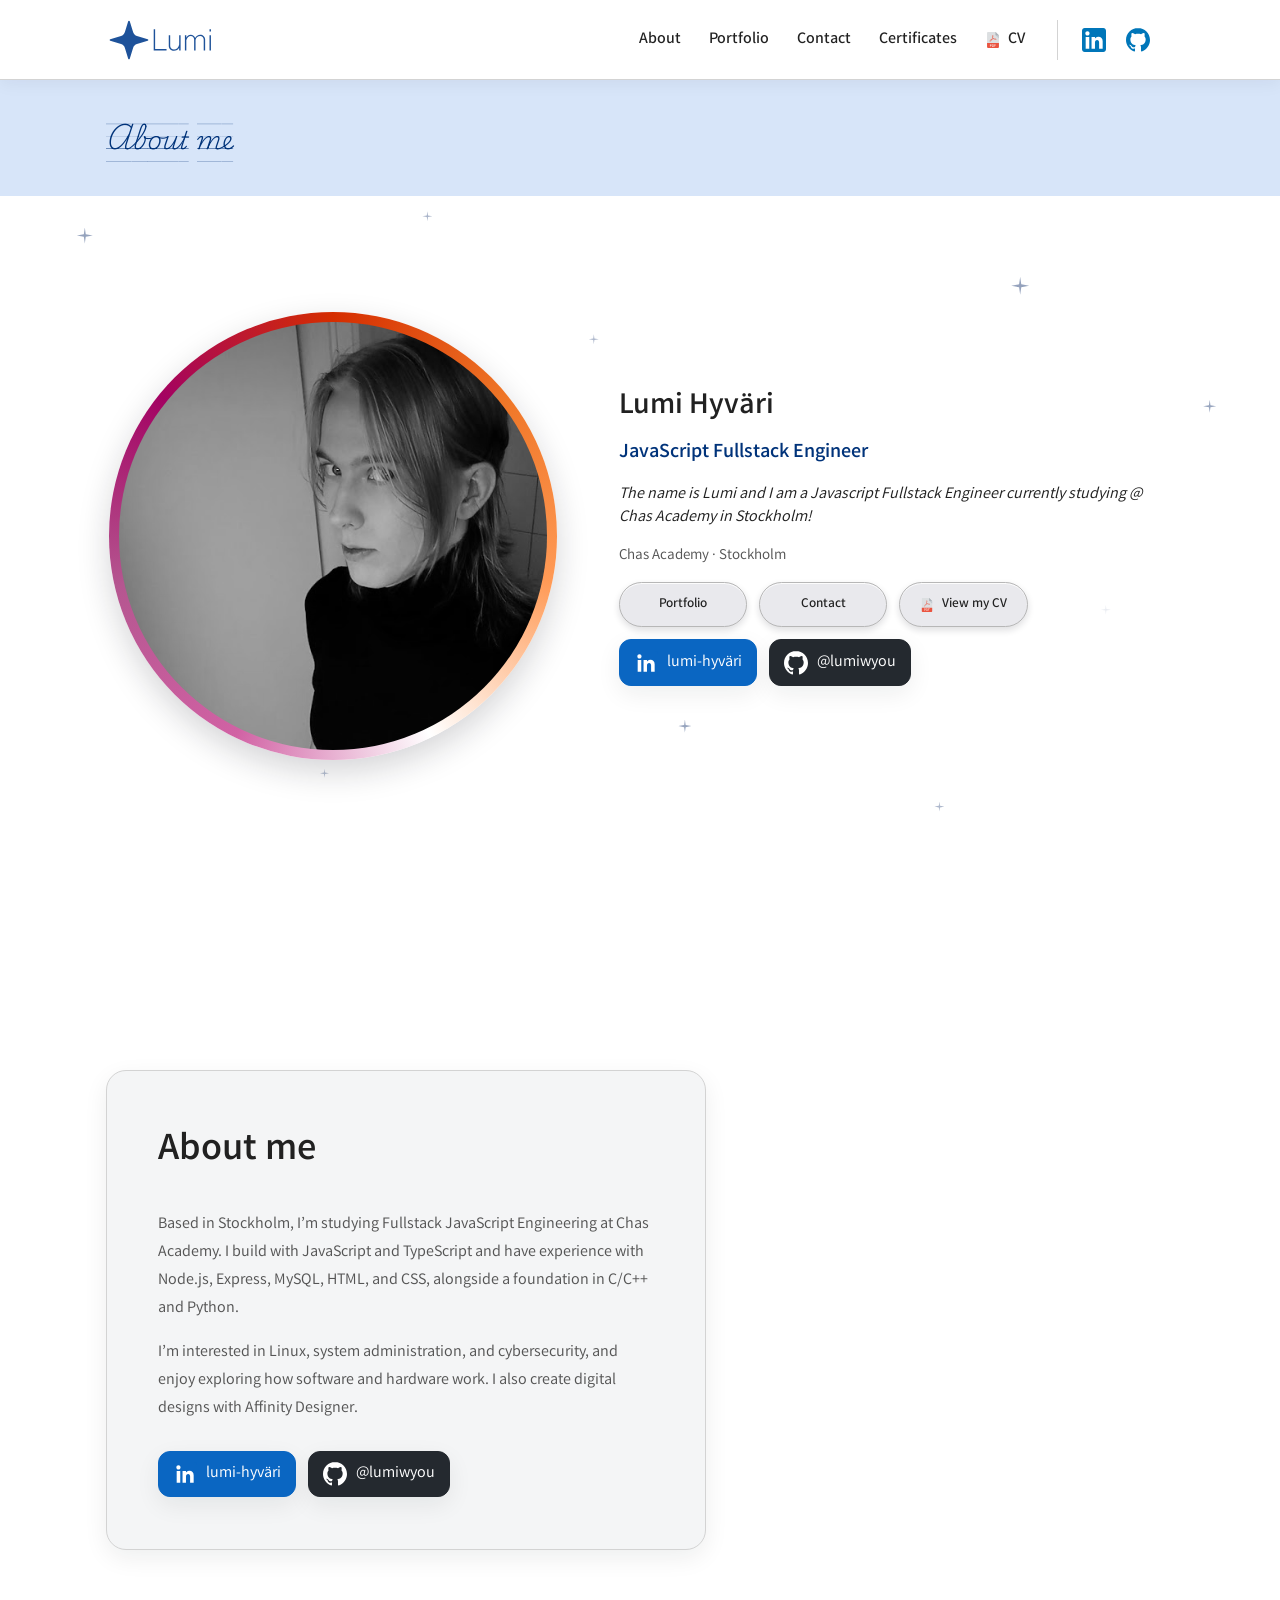
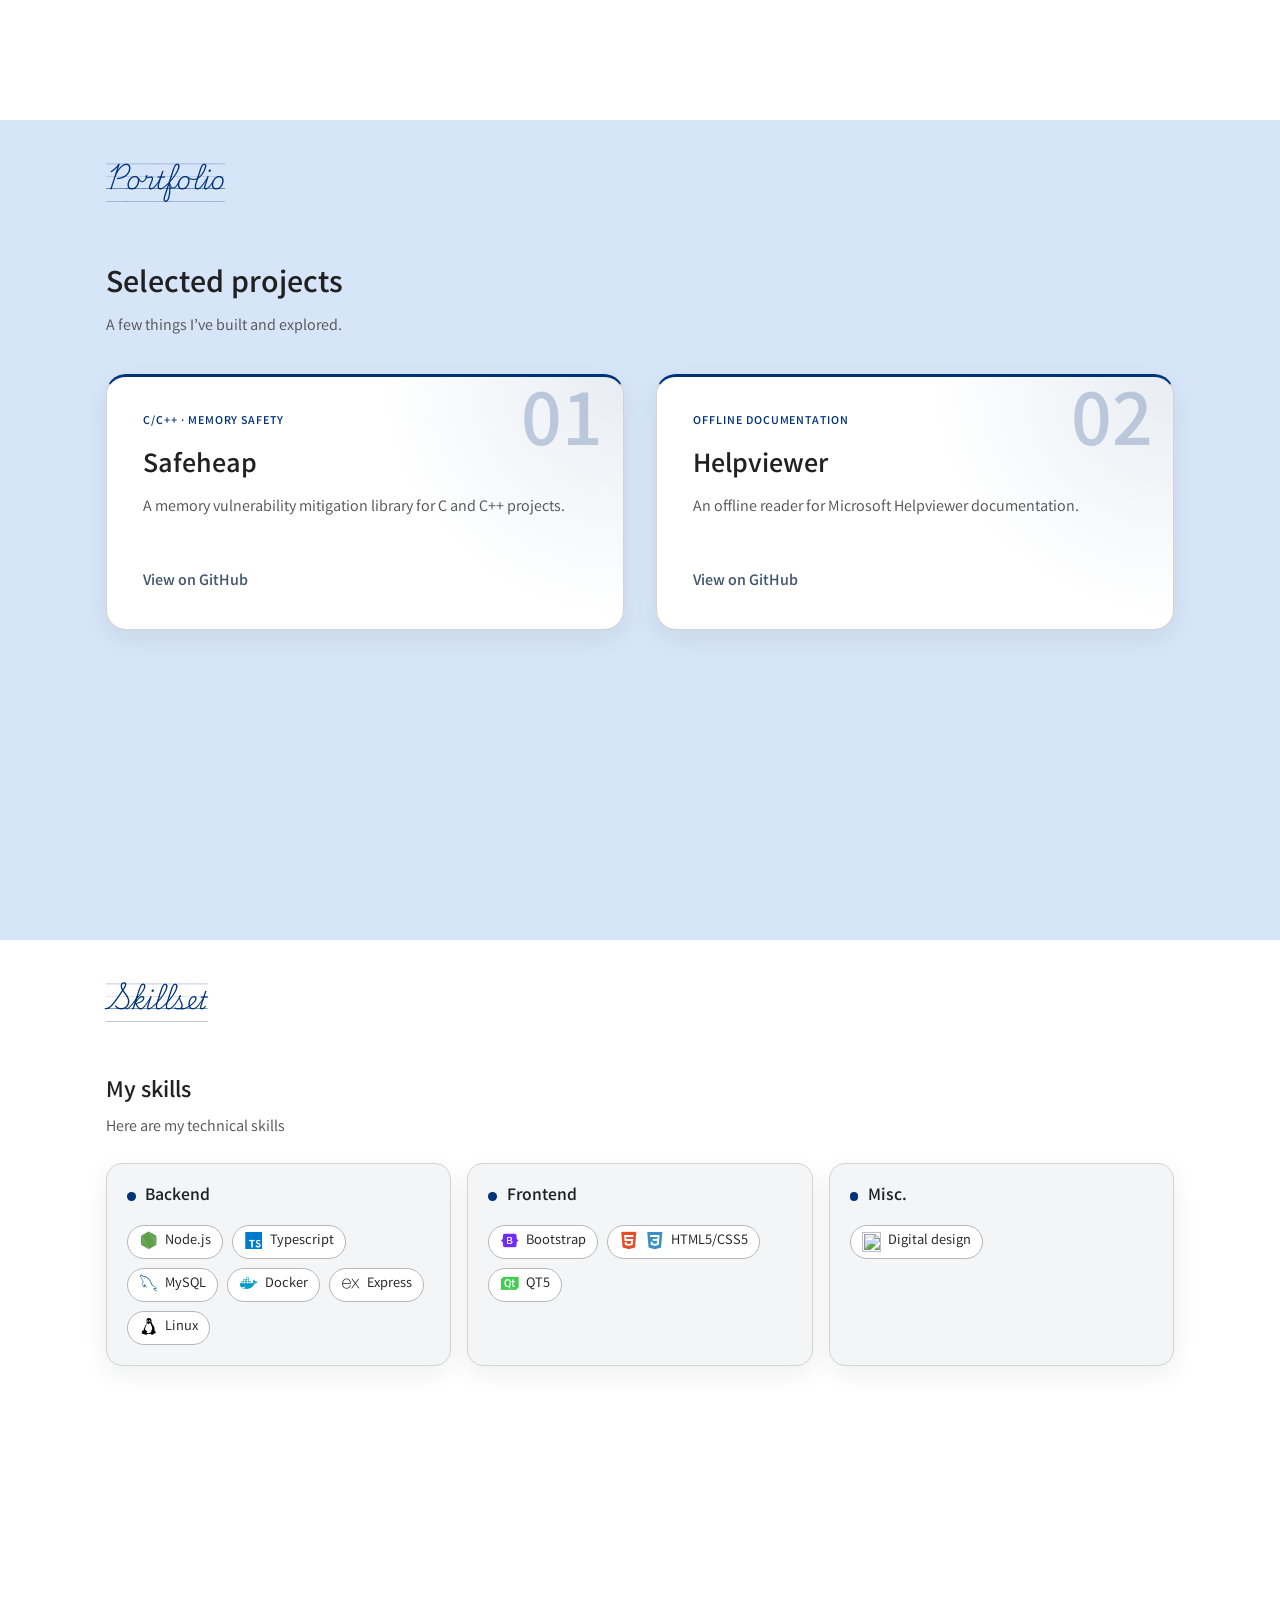
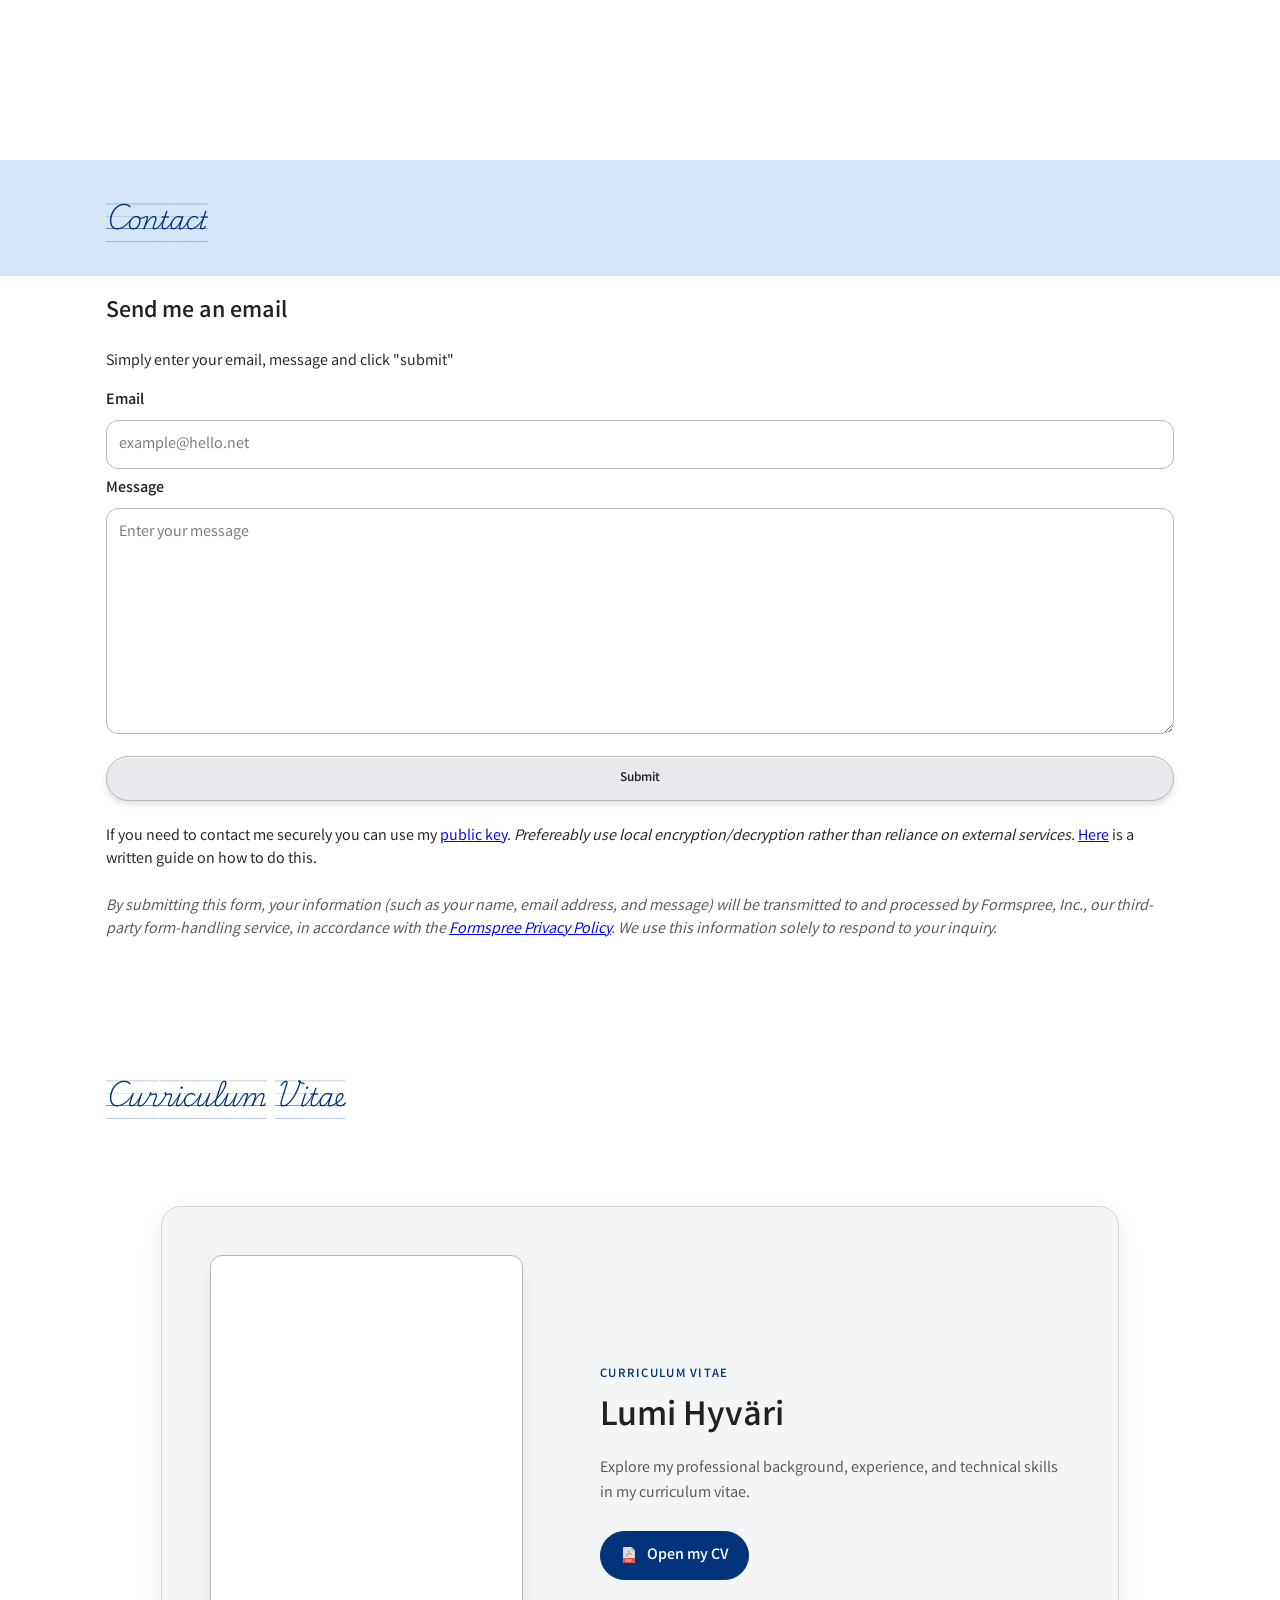
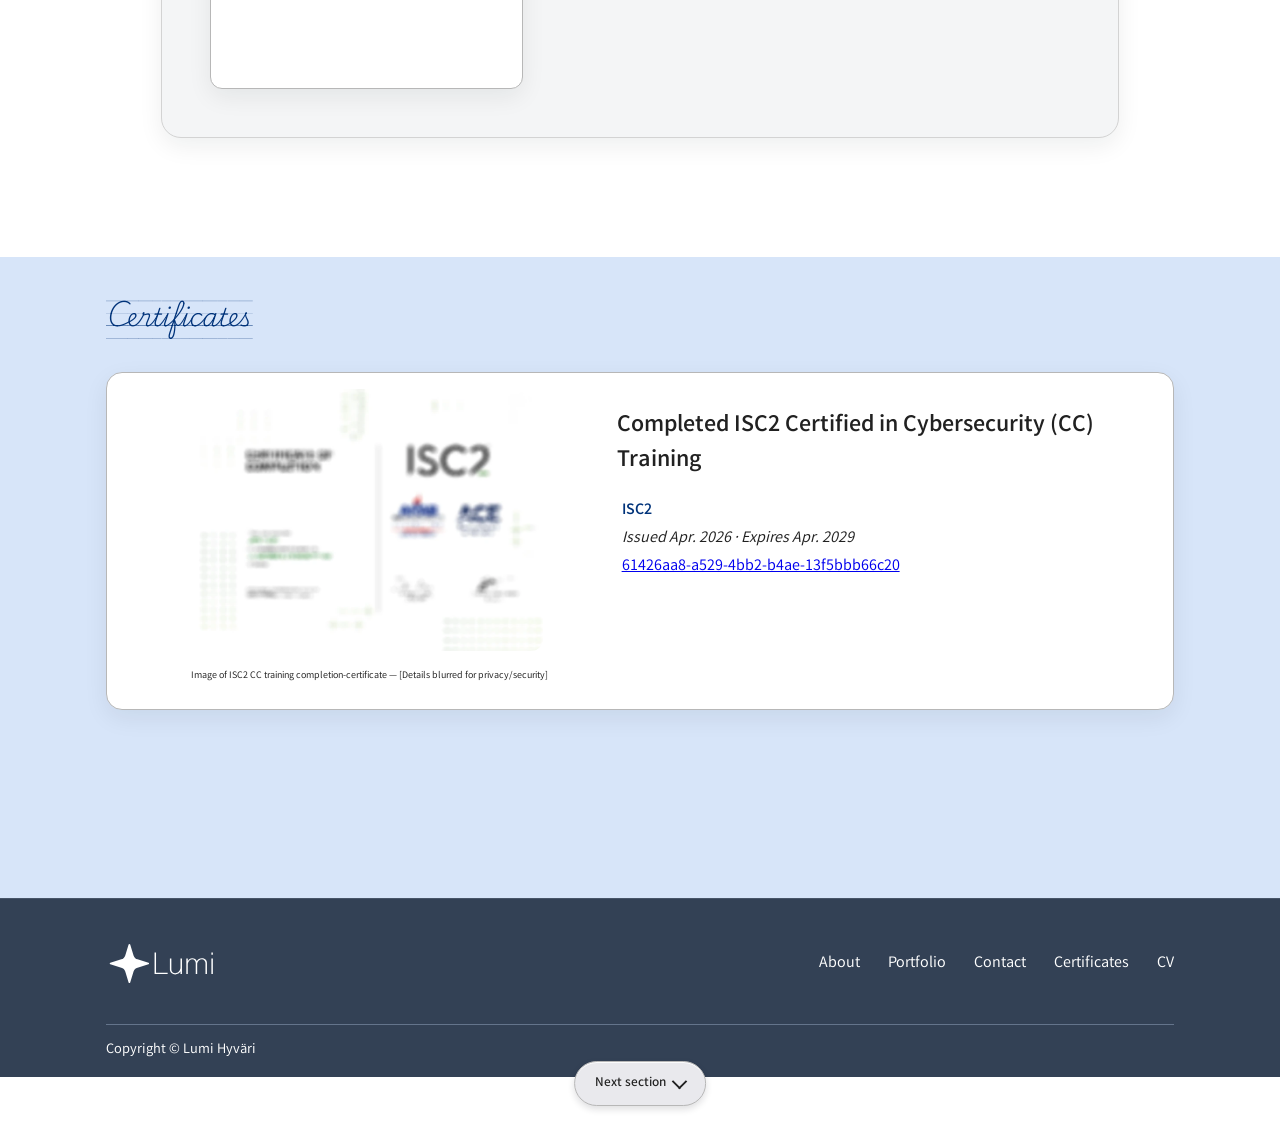
==== commit 4b59465d: "Refined projects section" ====
--- a/index.html
+++ b/index.html
@@ -230,24 +230,41 @@
                 </div>
                 <div class="section__content">
                     <div class="content-column">
-                        <h2>Highlighed projects</h2>
-                        <p>Here you can find my selection of projects</p>
+                        <div class="project-intro">
+                            <h2>Selected projects</h2>
+                            <p>A few things I’ve built and explored.</p>
+                        </div>
                         <div class="project-catalog">
-                            <div class="project-card">
+                            <article class="project-card">
+                                <span class="project-card__number"
+                                    aria-hidden="true">01</span>
+                                <p class="project-card__category">C/C++ · Memory
+                                    safety</p>
                                 <h3>Safeheap</h3>
-                                <p>C/C++ Memory vulnerability mitigation
-                                    library</p>
-                                <a href="https://github.com/lumiwyou/safeheap"
-                                    aria-label="Link to my Safeheap-project"><button>Explore</button></a>
-                            </div>
-                            <div class="project-card">
+                                <p class="project-card__description">
+                                    A memory vulnerability mitigation library
+                                    for C and C++ projects.
+                                </p>
+                                <a class="project-card__link"
+                                    href="https://github.com/lumiwyou/safeheap"
+                                    aria-label="View Safeheap on GitHub">View on
+                                    GitHub</a>
+                            </article>
+                            <article class="project-card">
+                                <span class="project-card__number"
+                                    aria-hidden="true">02</span>
+                                <p class="project-card__category">Offline
+                                    documentation</p>
                                 <h3>Helpviewer</h3>
-                                <p>Microsoft Helpviewer Documentation Offline
-                                    Reader</p>
-                                <a
+                                <p class="project-card__description">
+                                    An offline reader for Microsoft Helpviewer
+                                    documentation.
+                                </p>
+                                <a class="project-card__link"
                                     href="https://github.com/lumiwyou/helpviewer-old"
-                                    aria-label="Link to my Helpviewer-project"><button>Explore</button></a>
-                            </div>
+                                    aria-label="View Helpviewer on GitHub">View on
+                                    GitHub</a>
+                            </article>
                         </div>
                     </div>
                 </div>
--- a/css/index.css
+++ b/css/index.css
@@ -579,20 +579,13 @@
   }
 }
 
-.certificate-list .certificate-item,
-.project-catalog .project-card {
+.certificate-list .certificate-item {
   background-color: var(--surface-bg);
   padding: 1em;
   border: 1px solid var(--border-subtle);
   border-radius: 1rem;
   box-shadow: var(--card-shadow);
   transition: border-color 180ms ease, box-shadow 180ms ease, transform 180ms ease;
-}
-
-.project-catalog .project-card:hover {
-  border-color: var(--highlight-color);
-  box-shadow: var(--card-shadow-hover);
-  transform: translateY(-3px);
 }
 
 .certificate-item__image img {
@@ -990,11 +983,98 @@
 }
 
 .project-catalog {
-  padding-block: 2em;
+  display: grid;
+  grid-template-columns: repeat(2, minmax(0, 1fr));
+  gap: clamp(1rem, 2.5vw, 2rem);
+  margin-top: clamp(1.5rem, 4vh, 3rem);
+}
+
+.project-intro h2 {
+  margin-bottom: 0.35rem;
+  font-size: clamp(1.5rem, 3vw, 2rem);
+}
+
+.project-intro > p {
+  margin-top: 0;
+  color: var(--muted-color);
+}
+
+.project-catalog .project-card {
+  position: relative;
   display: flex;
   flex-direction: column;
-  gap: 1em;
-  justify-content: center;
+  align-items: flex-start;
+  min-height: 16rem;
+  box-sizing: border-box;
+  padding: clamp(1.5rem, 3vw, 2.25rem);
+  overflow: hidden;
+  border: 1px solid var(--page-border);
+  border-top: 3px solid var(--highlight-color);
+  border-radius: 1.25rem;
+  background:
+    radial-gradient(
+      circle at 100% 0,
+      color-mix(in srgb, var(--highlight-color) 9%, transparent),
+      transparent 42%
+    ),
+    var(--surface-bg);
+  box-shadow: var(--card-shadow);
+  transition: border-color 180ms ease, box-shadow 180ms ease,
+    transform 180ms ease;
+}
+
+.project-catalog .project-card:hover {
+  border-color: var(--highlight-color);
+  box-shadow: var(--card-shadow-hover);
+  transform: translateY(-4px);
+}
+
+.project-card__number {
+  position: absolute;
+  top: 0.75rem;
+  right: 1.25rem;
+  color: color-mix(in srgb, var(--highlight-color) 22%, transparent);
+  font-size: clamp(3rem, 7vw, 5rem);
+  font-weight: 700;
+  line-height: 1;
+  pointer-events: none;
+}
+
+.project-card__category {
+  margin: 0 0 1rem;
+  color: var(--highlight-color);
+  font-size: 0.75rem;
+  font-weight: 700;
+  letter-spacing: 0.08em;
+  text-transform: uppercase;
+}
+
+.project-card h3 {
+  margin: 0 0 0.5rem;
+  font-size: clamp(1.35rem, 2.5vw, 1.75rem);
+}
+
+.project-card__description {
+  max-width: 28rem;
+  margin: 0 0 1.5rem;
+  color: var(--muted-color);
+  line-height: 1.6;
+}
+
+.project-card__link {
+  display: inline-flex;
+  align-items: center;
+  gap: 0.5rem;
+  margin-top: auto;
+  color: var(--link-color);
+  font-weight: 700;
+  text-decoration: none;
+}
+
+.project-card__link:focus-visible {
+  border-radius: 0.2rem;
+  outline: 2px solid var(--highlight-color);
+  outline-offset: 3px;
 }
 
 .cv-card {
@@ -1222,6 +1302,10 @@
 }
 
 @media (max-width: 620px) {
+  .project-catalog {
+    grid-template-columns: minmax(0, 1fr);
+  }
+
   .biography-map {
     height: 9rem;
   }
@@ -1285,25 +1369,55 @@
 }
 
 @media (max-width: 480px) {
+  .section--hero .hero {
+    gap: 0.5rem;
+    padding-block: 0.25rem;
+  }
+
   .hero__actions {
     width: 100%;
     flex-direction: column;
   }
 
+  .hero__secondary-actions {
+    width: 100%;
+    justify-content: center;
+    gap: 0.5rem;
+  }
+
+  .hero__secondary-actions .hero__social-link {
+    min-width: 0;
+    flex: 1 1 0;
+    justify-content: center;
+    gap: 0.4rem;
+    padding: 0.5rem;
+    font-size: 0.85rem;
+    white-space: nowrap;
+  }
+
+  .hero__secondary-actions .hero__social-link img {
+    width: 1.15rem;
+    height: 1.15rem;
+    flex: 0 0 auto;
+  }
+
   .hero__primary-actions {
     width: 100%;
-    flex-direction: column;
-    align-items: stretch;
+    flex-direction: row;
+    justify-content: center;
     gap: 0.4rem;
   }
 
   .hero__link {
-    width: 100%;
+    width: auto;
+    flex: 1 1 calc(50% - 0.2rem);
   }
 
   .hero__button {
     width: 100%;
     min-width: 0;
+    padding: 0.6rem 0.4rem;
+    font-size: 0.9rem;
   }
 
 }
@@ -1317,7 +1431,7 @@
   }
 
   .hero {
-    --profile-image-size: min(calc(100vw - 2rem), 250px);
+    --profile-image-size: clamp(110px, 20svh, 160px);
   }
 
   .certificate-list {
@@ -1593,13 +1707,39 @@
   }
 }
 
+@media (max-width: 380px) {
+  .hero .hero__meta {
+    display: none;
+  }
+}
+
 @media (max-width: 768px) {
   .page-header__content {
     padding-right: 0;
   }
 
+  .section--hero {
+    height: calc(100vh - var(--header-height));
+    height: calc(100svh - var(--header-height));
+    min-height: 0;
+    padding-bottom: 0.75rem;
+  }
+
+  .section--hero .section__title h1 {
+    margin: 0;
+    padding-block: 0.35em;
+    font-size: clamp(1.1rem, 4vw, 1.4rem);
+  }
+
   .section--hero .hero {
-    padding-top: clamp(2.5rem, 8vh, 4rem);
+    gap: clamp(0.5rem, 2svh, 1rem);
+    padding-block: clamp(0.5rem, 2svh, 1rem);
+  }
+
+  .section--hero .hero__content {
+    flex: 0 1 auto;
+    width: min(100%, 36rem);
+    padding: 0;
   }
 
   .mobile-menu-toggle {
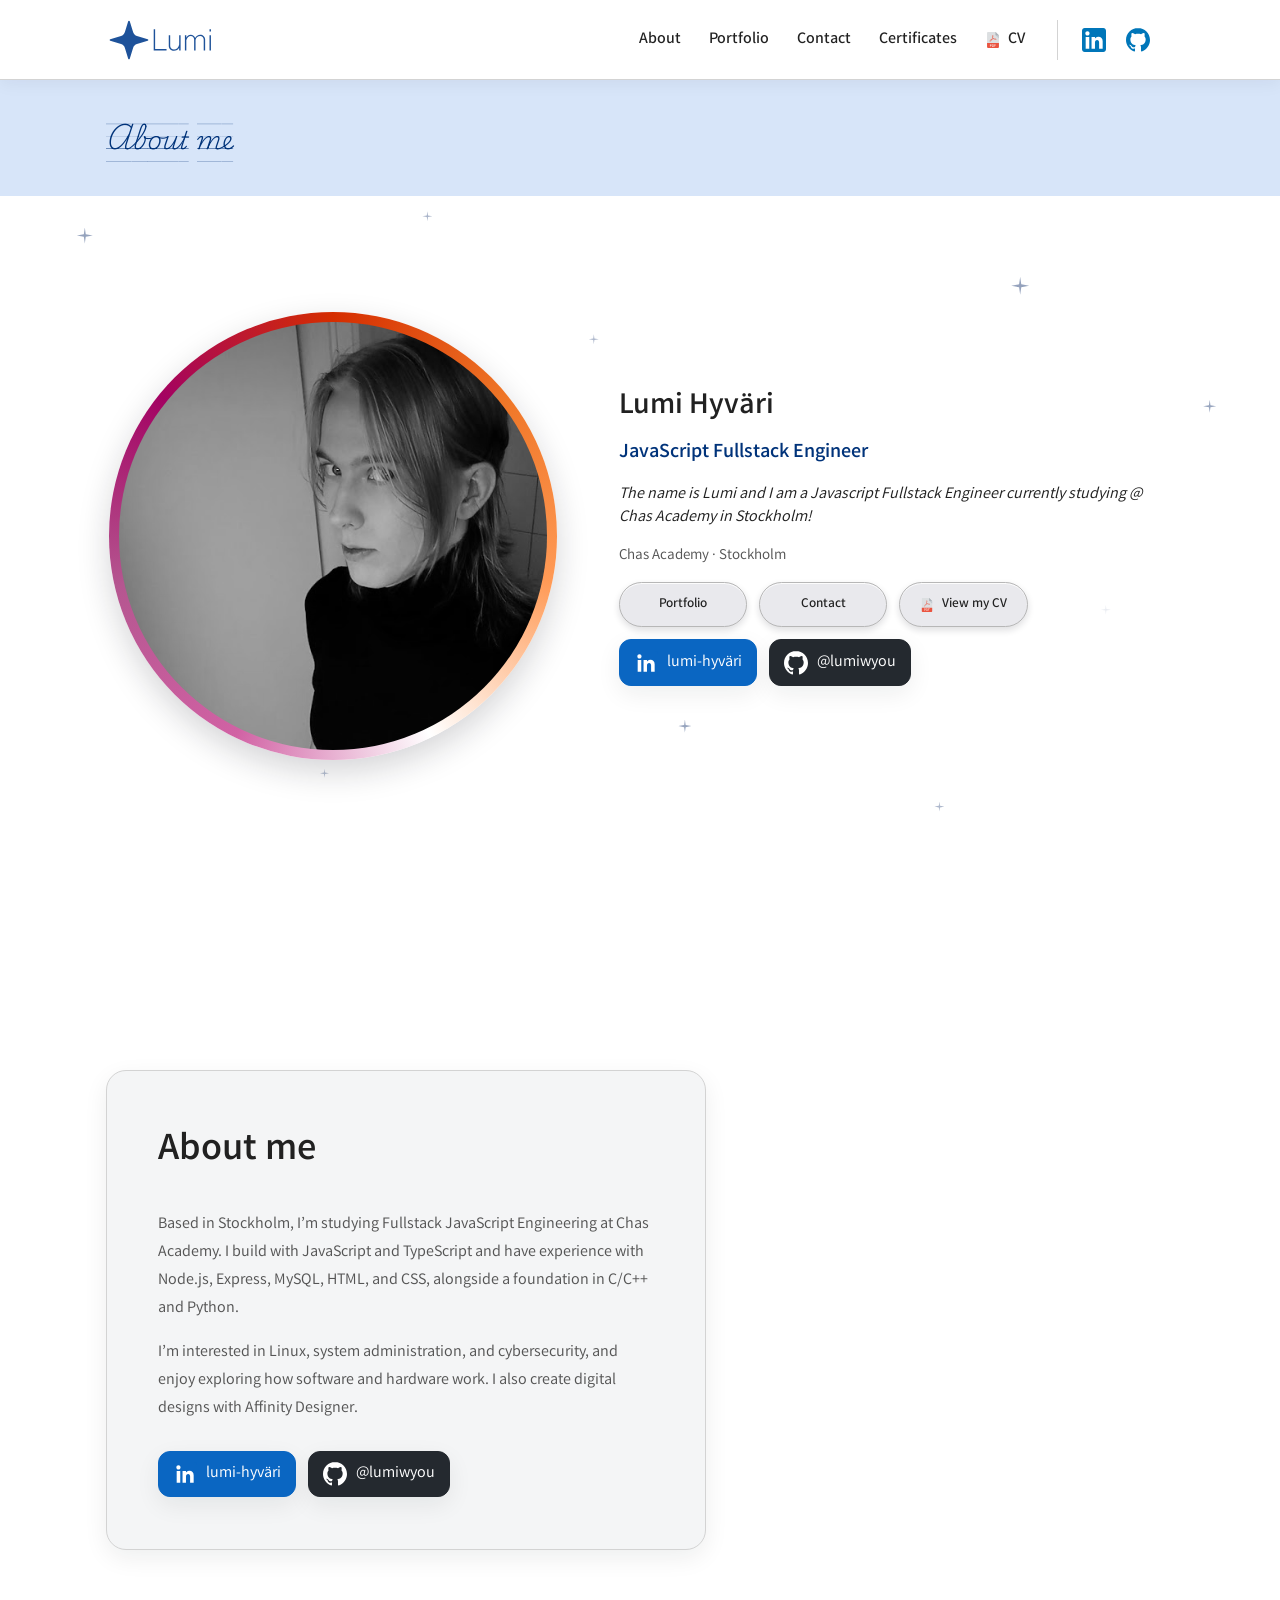
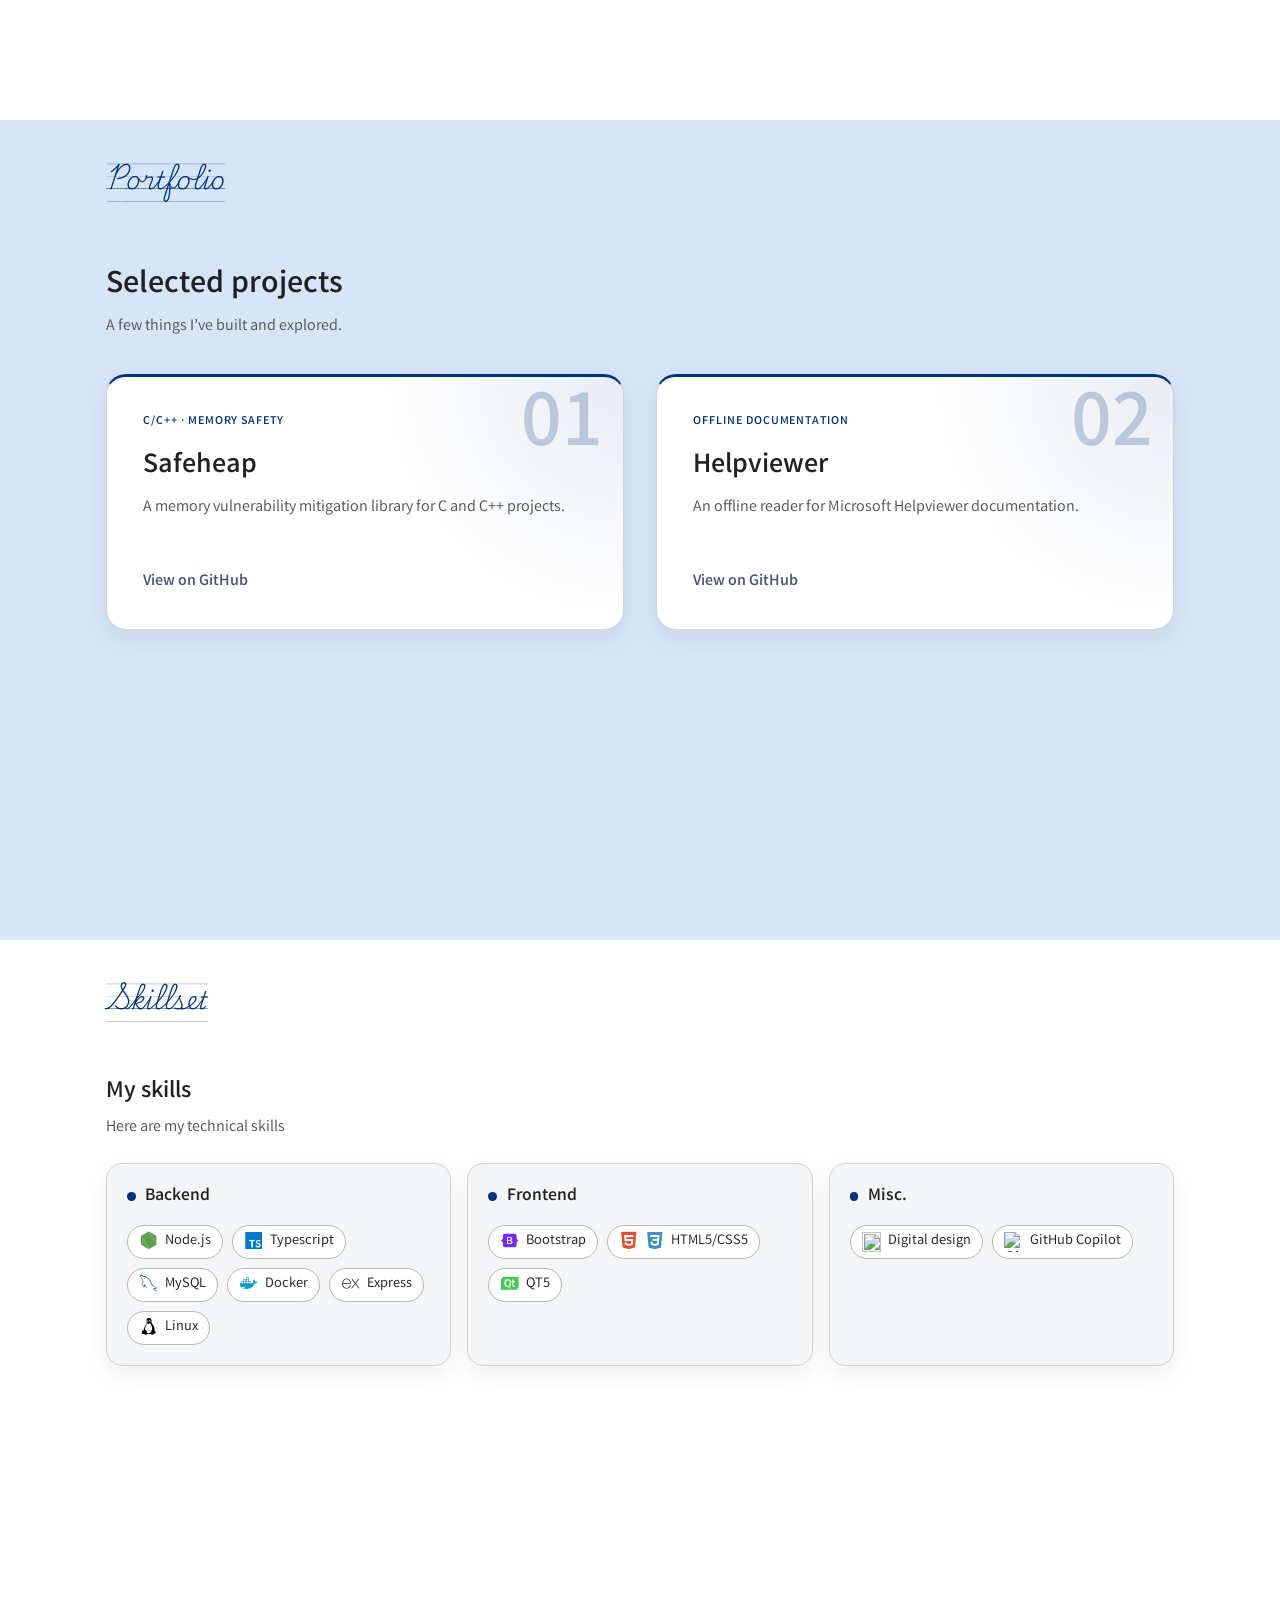
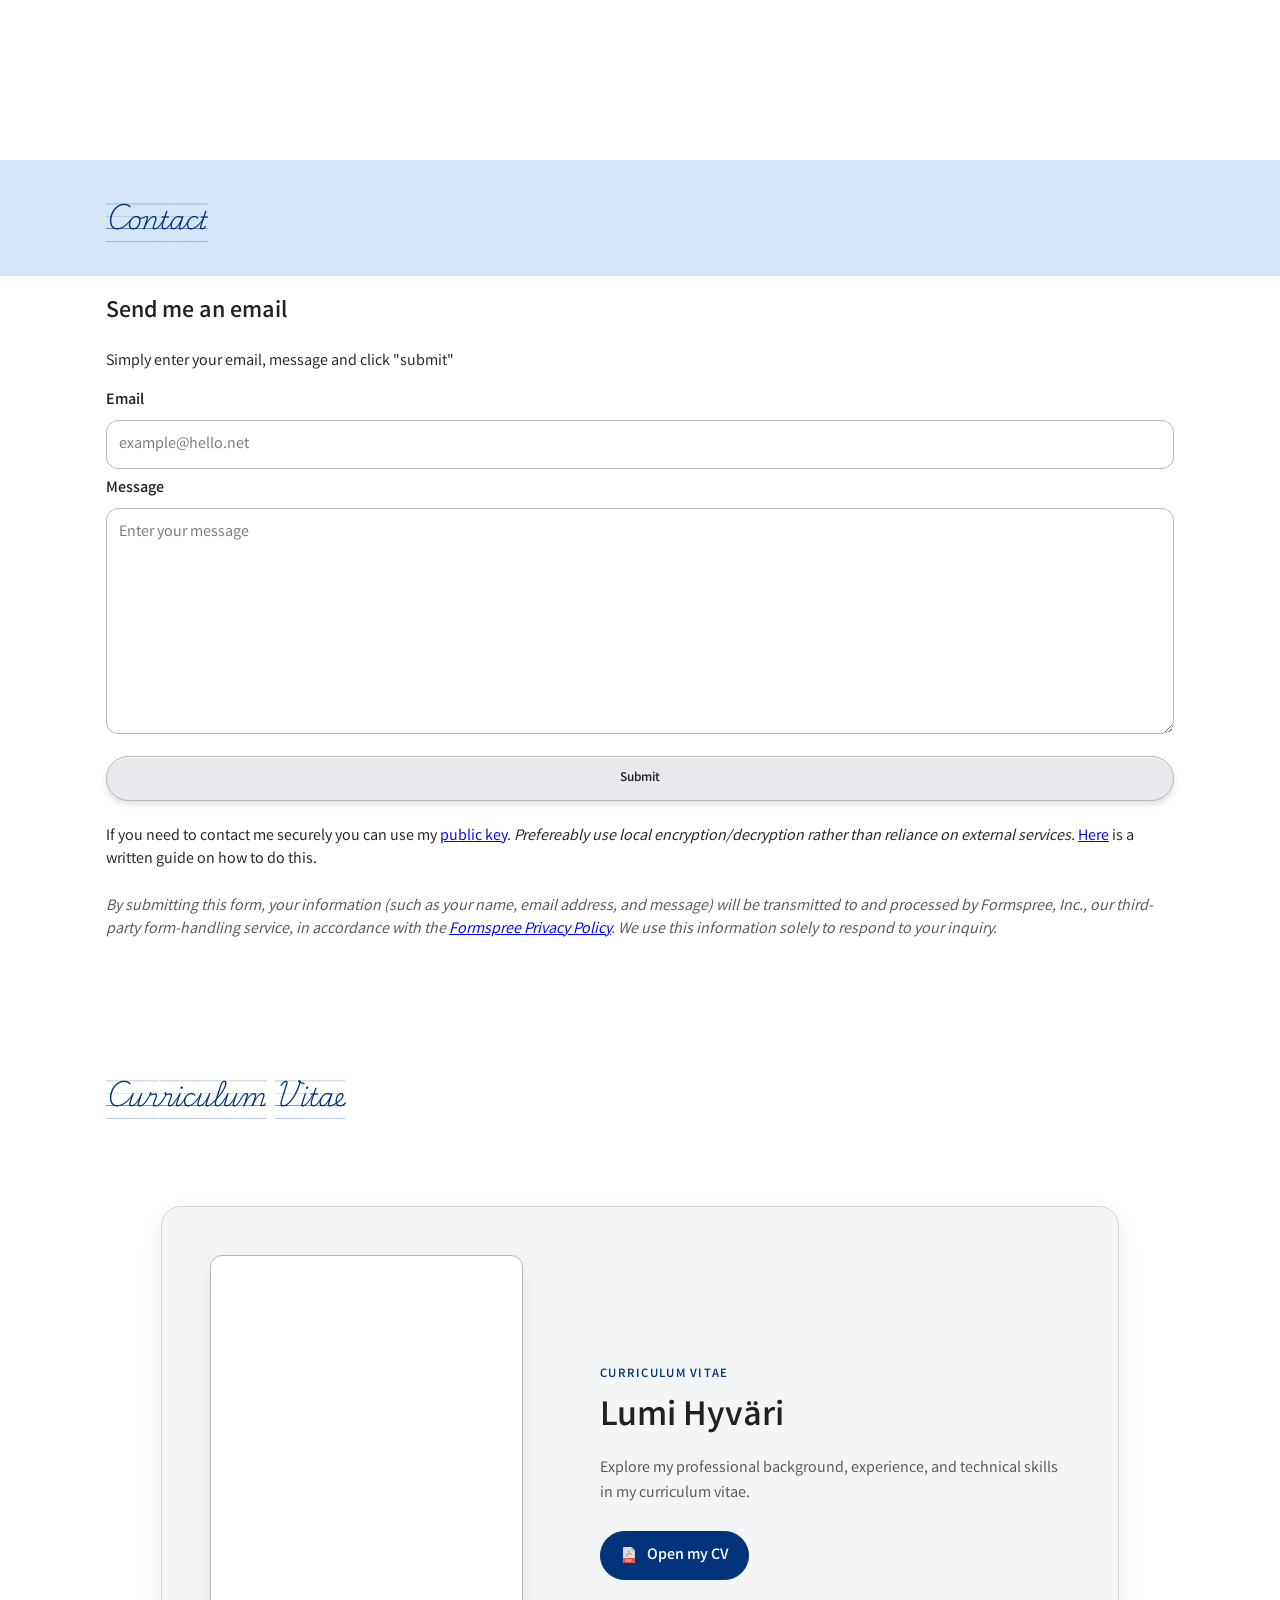
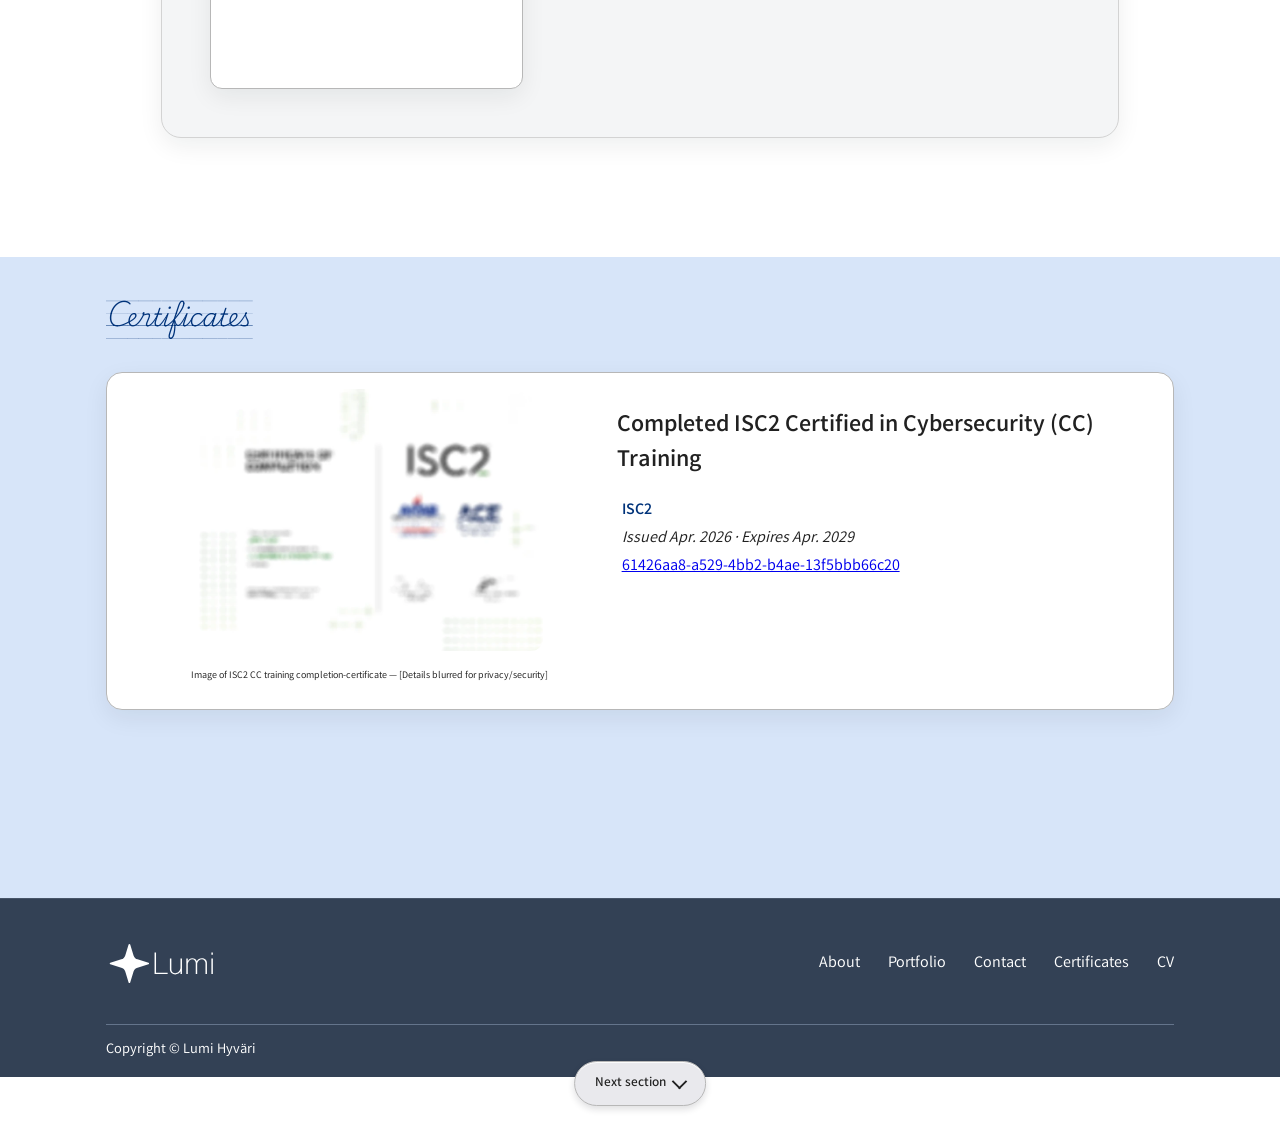
==== commit 0d359086: "Added Copilot to Skills" ====
--- a/index.html
+++ b/index.html
@@ -316,6 +316,9 @@
                                     <li><img class="skill-logo" draggable="false"
                                             src="https://cdn.jsdelivr.net/npm/simple-icons@v14/icons/affinity.svg"
                                             alt=""><span>Digital design</span></li>
+                                    <li><img class="skill-logo" draggable="false"
+                                            src="https://cdn.jsdelivr.net/npm/simple-icons@v14/icons/githubcopilot.svg"
+                                            alt="GitHub Copilot"><span>GitHub Copilot</span></li>
                                 </ul>
                             </article>
                         </div>
--- a/css/index.css
+++ b/css/index.css
@@ -1302,8 +1302,78 @@
 }
 
 @media (max-width: 620px) {
+  #portfolio {
+    height: calc(100vh - var(--header-height));
+    height: calc(100svh - var(--header-height));
+    min-height: 0;
+    padding-bottom: 0.75rem;
+  }
+
+  #portfolio .section__title h1 {
+    margin: 0;
+    padding-block: 0.35rem;
+    font-size: 1.2rem;
+  }
+
+  #portfolio .section__content {
+    min-height: 0;
+  }
+
+  #portfolio .section__content > .content-column {
+    display: flex;
+    flex-direction: column;
+    min-height: 0;
+  }
+
+  .project-intro h2 {
+    margin-top: 0.25rem;
+    font-size: 1.25rem;
+  }
+
+  .project-intro > p {
+    margin-bottom: 0;
+    font-size: 0.9rem;
+  }
+
   .project-catalog {
+    flex: 1;
     grid-template-columns: minmax(0, 1fr);
+    grid-template-rows: repeat(2, minmax(0, 1fr));
+    gap: 0.6rem;
+    min-height: 0;
+    margin-top: 0.75rem;
+  }
+
+  .project-catalog .project-card {
+    min-height: 0;
+    padding: 0.75rem 1rem;
+    border-radius: 0.9rem;
+  }
+
+  .project-card__category {
+    margin-bottom: 0.35rem;
+    font-size: 0.65rem;
+  }
+
+  .project-card h3 {
+    margin-bottom: 0.25rem;
+    font-size: 1.2rem;
+  }
+
+  .project-card__description {
+    margin-bottom: 0.5rem;
+    font-size: 0.85rem;
+    line-height: 1.35;
+  }
+
+  .project-card__number {
+    top: 0.4rem;
+    right: 0.75rem;
+    font-size: 2.5rem;
+  }
+
+  .project-card__link {
+    font-size: 0.85rem;
   }
 
   .biography-map {
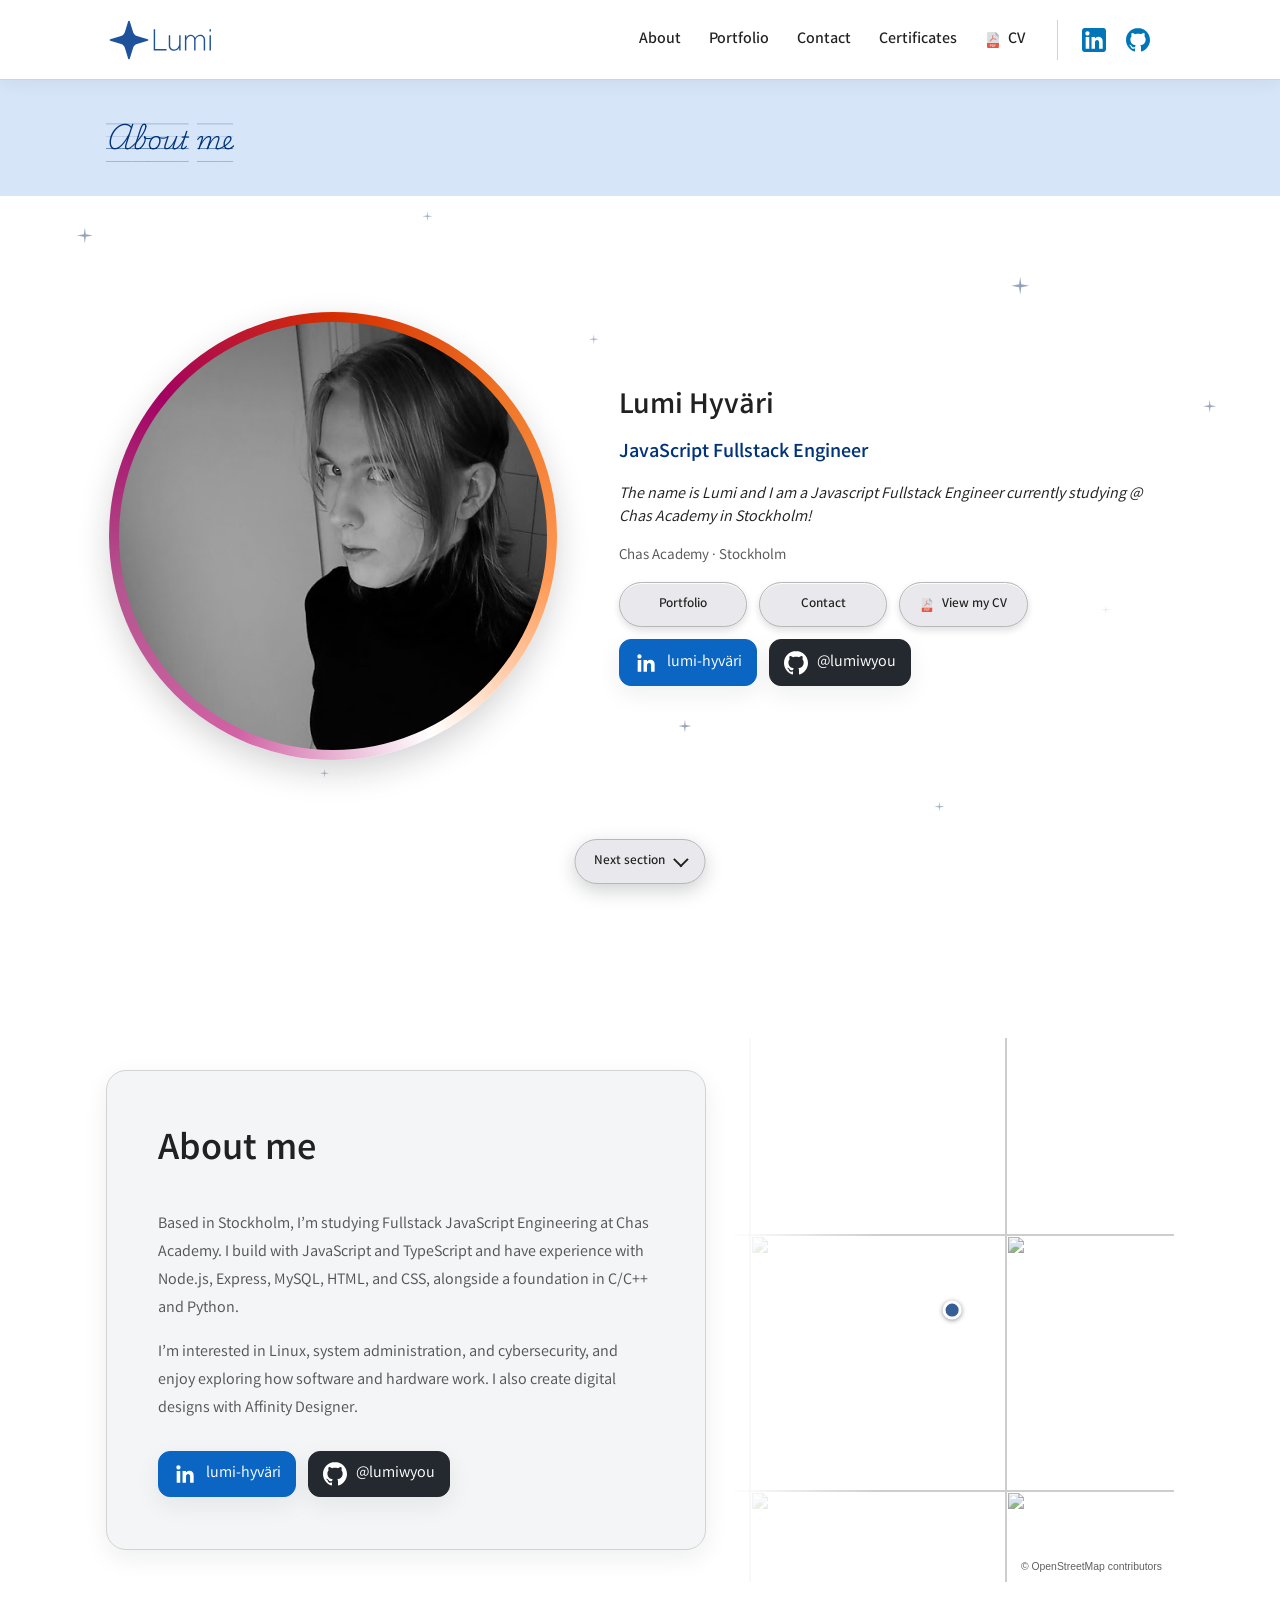
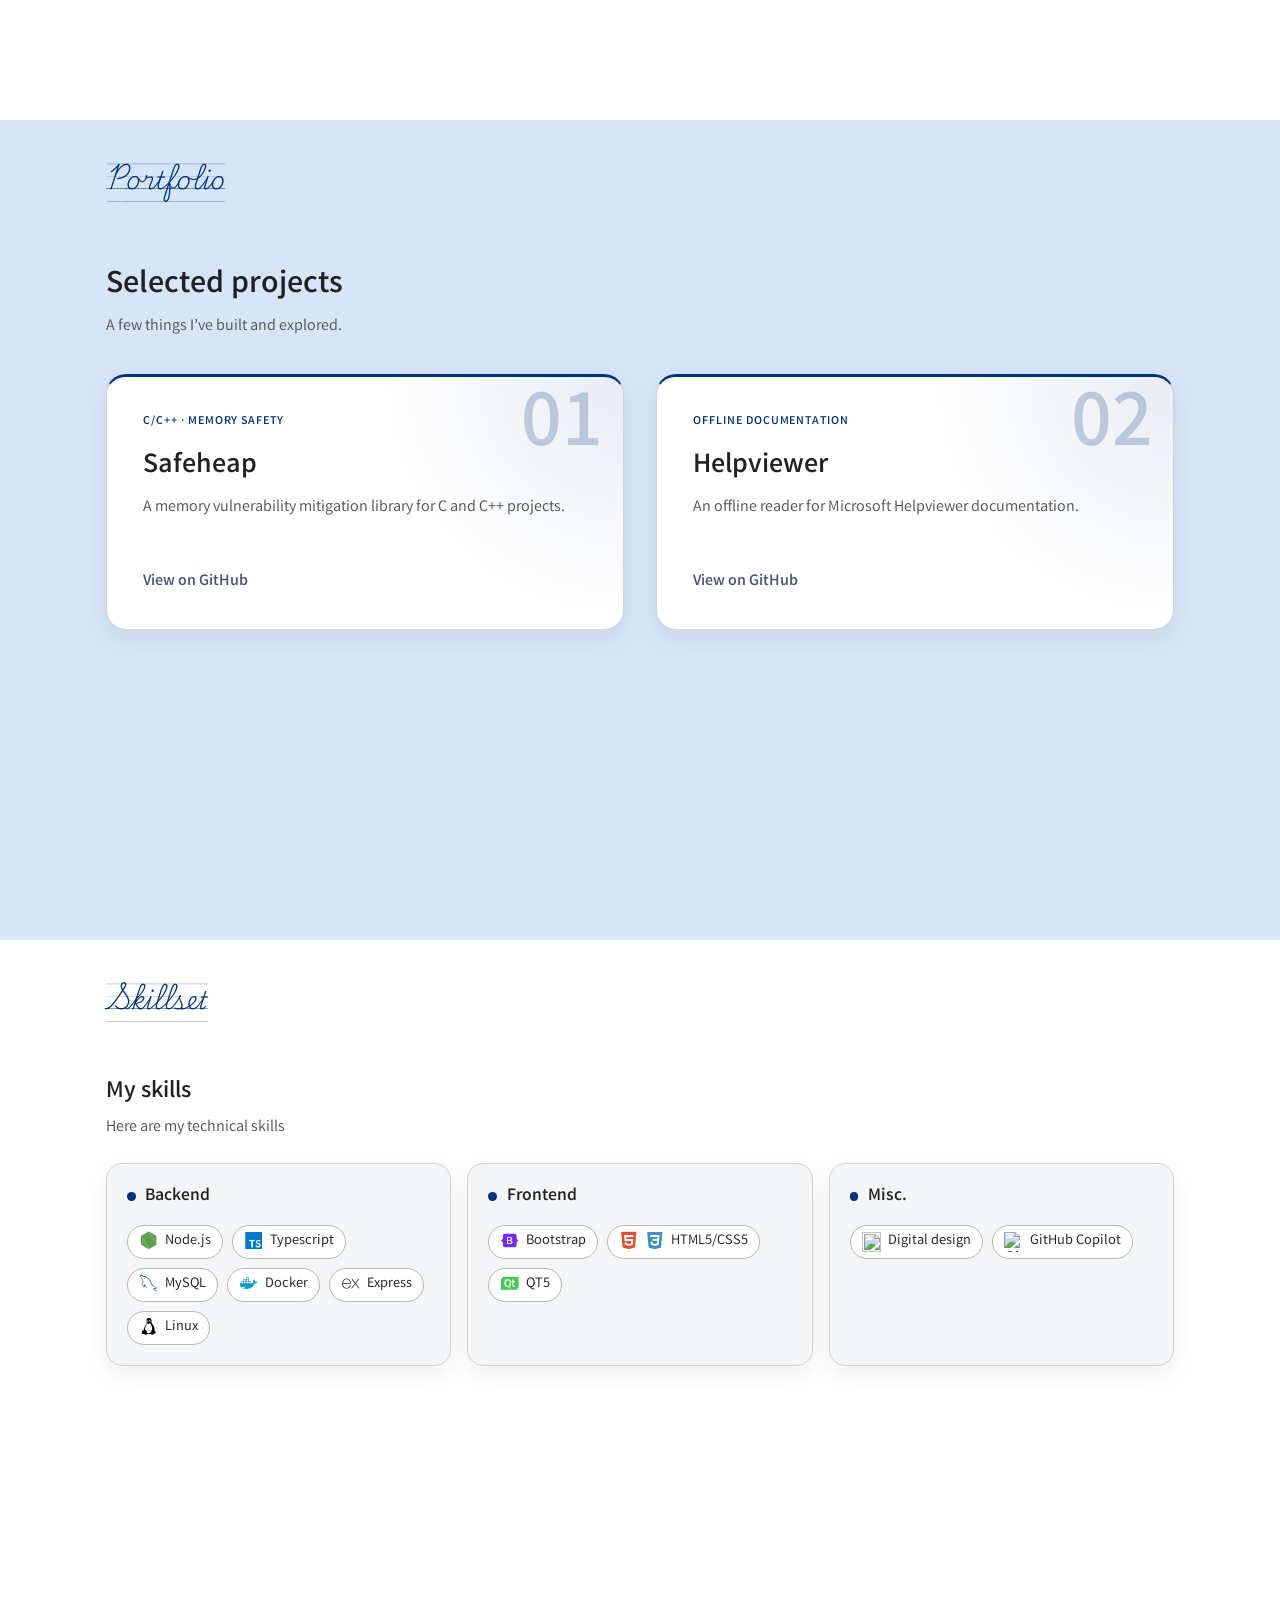
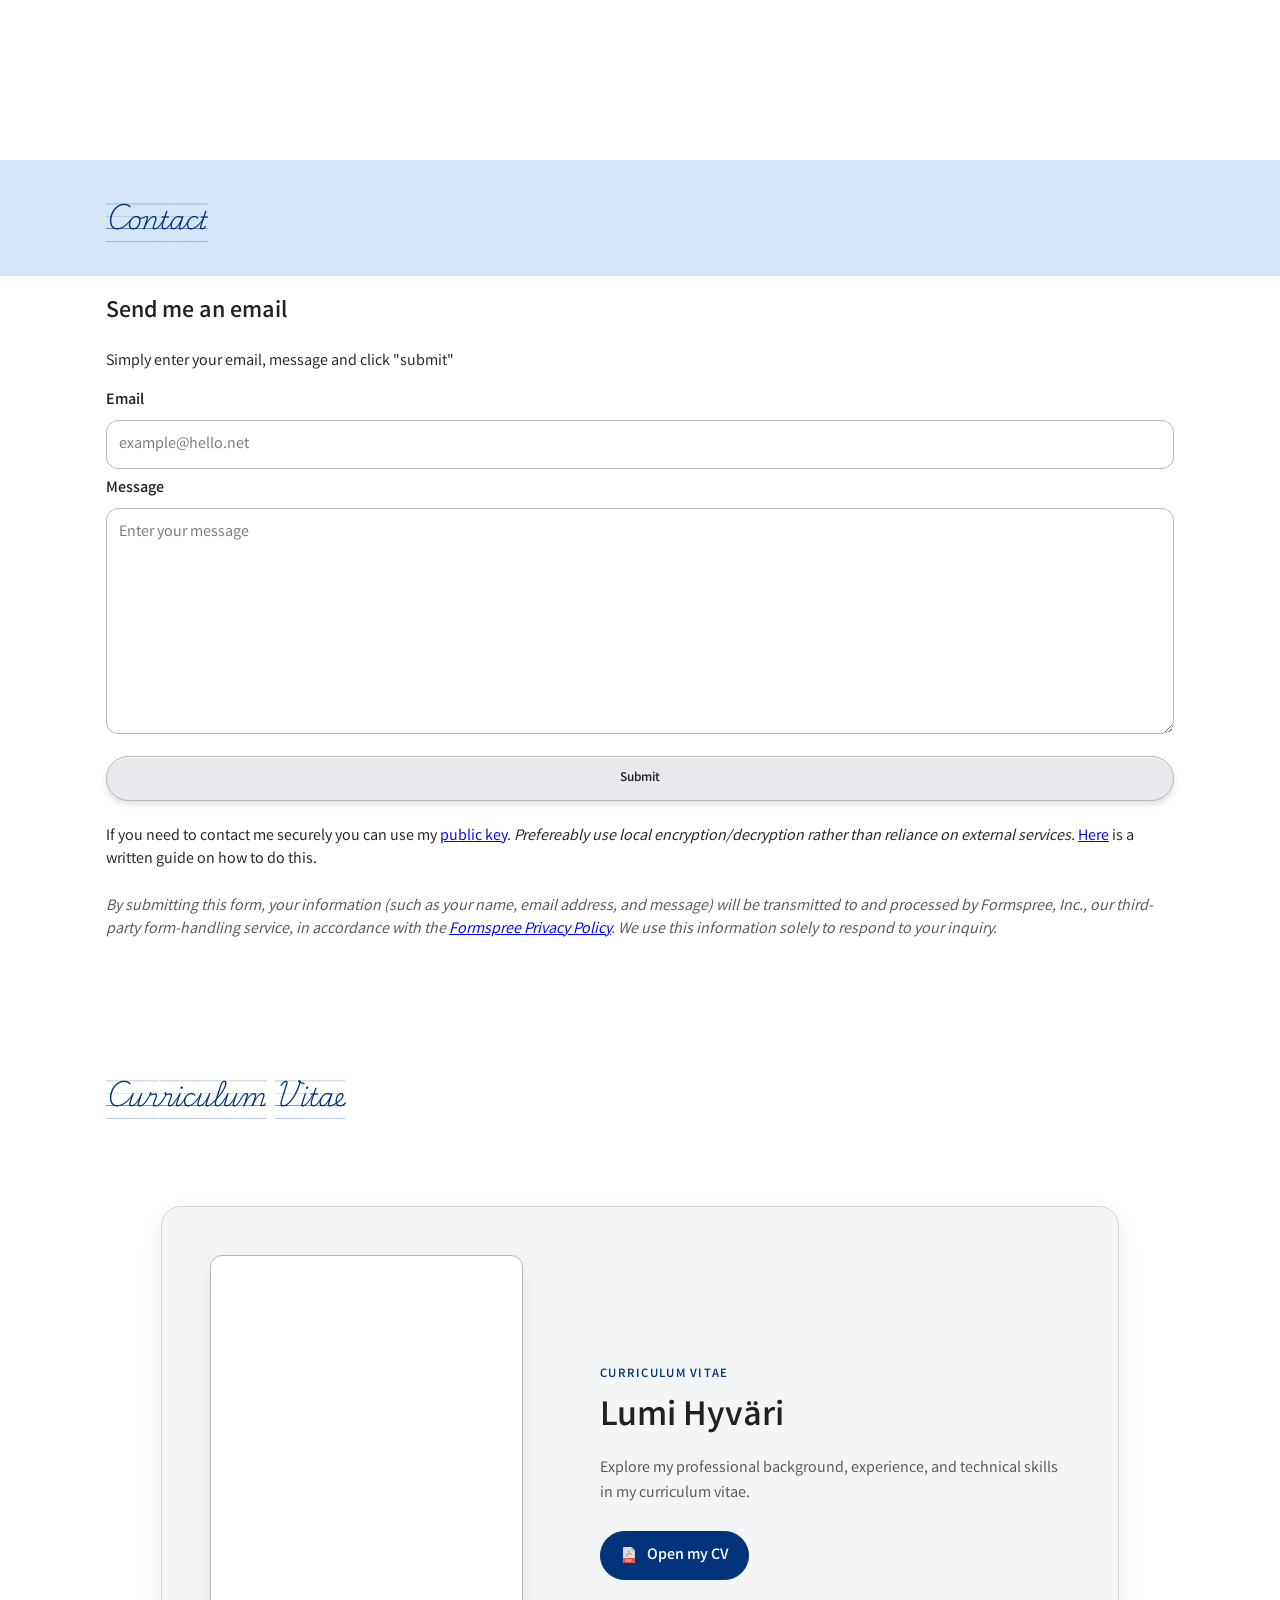
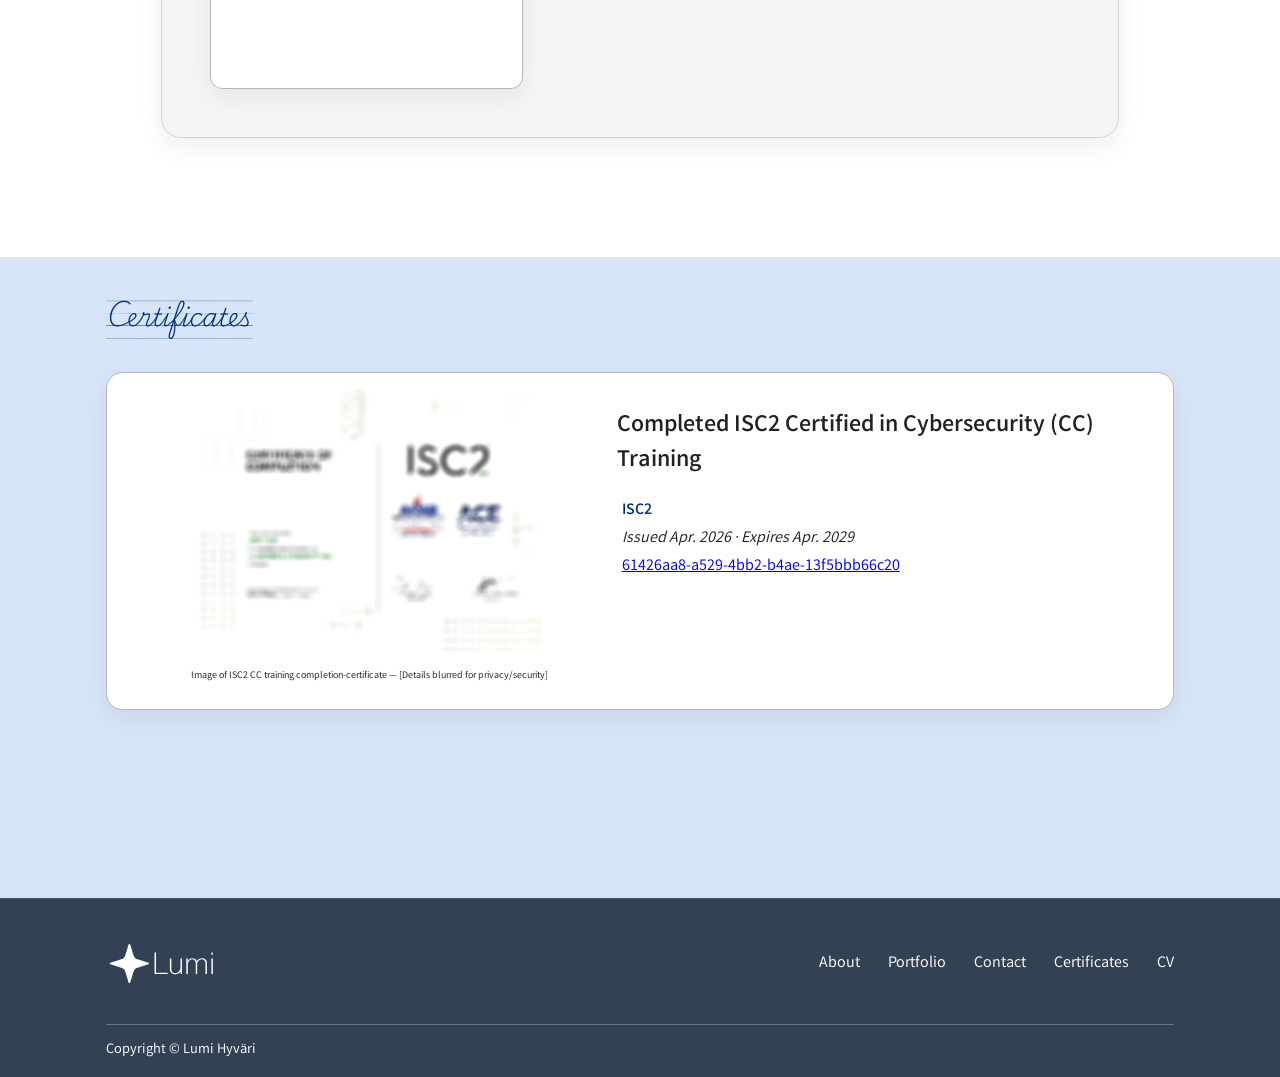
==== commit 9f7c0ef2: "Switched map service provider for the about me section" ====
--- a/index.html
+++ b/index.html
@@ -211,12 +211,35 @@
                                             alt=""><span>@lumiwyou</span></a>
                                 </div>
                             </article>
-                            <div class="biography-map">
-                                <iframe
-                                    title="Map showing Stockholm, Sweden"
-                                    src="https://www.openstreetmap.org/export/embed.html?bbox=17.85%2C59.22%2C18.30%2C59.43&amp;layer=mapnik&amp;marker=59.3293%2C18.0686"
-                                    loading="lazy"
-                                    referrerpolicy="no-referrer"></iframe>
+                            <div class="biography-map"
+                                role="group"
+                                aria-label="Map showing Stockholm, Sweden">
+                                <div class="biography-map__tiles"
+                                    aria-hidden="true">
+                                    <img src="https://tile.openstreetmap.org/11/1125/601.png"
+                                        alt="" loading="lazy" decoding="async">
+                                    <img src="https://tile.openstreetmap.org/11/1126/601.png"
+                                        alt="" loading="lazy" decoding="async">
+                                    <img src="https://tile.openstreetmap.org/11/1127/601.png"
+                                        alt="" loading="lazy" decoding="async">
+                                    <img src="https://tile.openstreetmap.org/11/1125/602.png"
+                                        alt="" loading="lazy" decoding="async">
+                                    <img src="https://tile.openstreetmap.org/11/1126/602.png"
+                                        alt="" loading="lazy" decoding="async">
+                                    <img src="https://tile.openstreetmap.org/11/1127/602.png"
+                                        alt="" loading="lazy" decoding="async">
+                                    <img src="https://tile.openstreetmap.org/11/1125/603.png"
+                                        alt="" loading="lazy" decoding="async">
+                                    <img src="https://tile.openstreetmap.org/11/1126/603.png"
+                                        alt="" loading="lazy" decoding="async">
+                                    <img src="https://tile.openstreetmap.org/11/1127/603.png"
+                                        alt="" loading="lazy" decoding="async">
+                                </div>
+                                <span class="biography-map__marker"
+                                    aria-hidden="true"></span>
+                                <a class="biography-map__attribution"
+                                    href="https://www.openstreetmap.org/copyright"
+                                    target="_blank" rel="noopener noreferrer">© OpenStreetMap contributors</a>
                             </div>
                         </div>
                     </div>
--- a/css/index.css
+++ b/css/index.css
@@ -485,6 +485,7 @@
 }
 
 .biography-map {
+  position: relative;
   height: 100%;
   min-height: 28rem;
   overflow: hidden;
@@ -494,14 +495,54 @@
   mask-image: linear-gradient(90deg, transparent, #000 34%);
 }
 
-.biography-map iframe {
-  display: block;
-  width: 100%;
-  height: 100%;
-  min-height: inherit;
-  border: 0;
+.biography-map__tiles {
+  position: absolute;
+  top: calc(50% - 331px);
+  left: calc(50% - 458px);
+  display: grid;
+  width: 768px;
+  height: 768px;
+  grid-template-columns: repeat(3, 256px);
+  grid-template-rows: repeat(3, 256px);
   filter: saturate(0.65);
   pointer-events: none;
+}
+
+.biography-map__tiles img {
+  display: block;
+  width: 256px;
+  height: 256px;
+}
+
+.biography-map__marker {
+  position: absolute;
+  top: 50%;
+  left: 50%;
+  width: 0.8rem;
+  height: 0.8rem;
+  border: 3px solid #fff;
+  border-radius: 50%;
+  background: var(--highlight-color);
+  box-shadow: 0 1px 5px rgb(0 0 0 / 55%);
+  transform: translate(-50%, -50%);
+}
+
+.biography-map__attribution {
+  position: absolute;
+  right: 0.4rem;
+  bottom: 0.4rem;
+  z-index: 1;
+  padding: 0.15rem 0.35rem;
+  border-radius: 0.2rem;
+  background: rgb(255 255 255 / 90%);
+  color: #333;
+  font: 0.65rem/1.3 sans-serif;
+  text-decoration: none;
+}
+
+.biography-map__attribution:hover,
+.biography-map__attribution:focus-visible {
+  text-decoration: underline;
 }
 
 #biography .section__content {
@@ -534,8 +575,7 @@
     mask-image: none;
   }
 
-  .biography-map iframe {
-    min-height: 0;
+  .biography-map__tiles {
     -webkit-mask-image: linear-gradient(180deg, #000 38%, transparent 100%);
     mask-image: linear-gradient(180deg, #000 38%, transparent 100%);
   }
@@ -1228,7 +1268,7 @@
   font-size: 0.9rem;
 }
 
-.next-section-button {
+button.next-section-button {
   position: fixed;
   bottom: calc(1rem + env(safe-area-inset-bottom));
   left: 50vw;
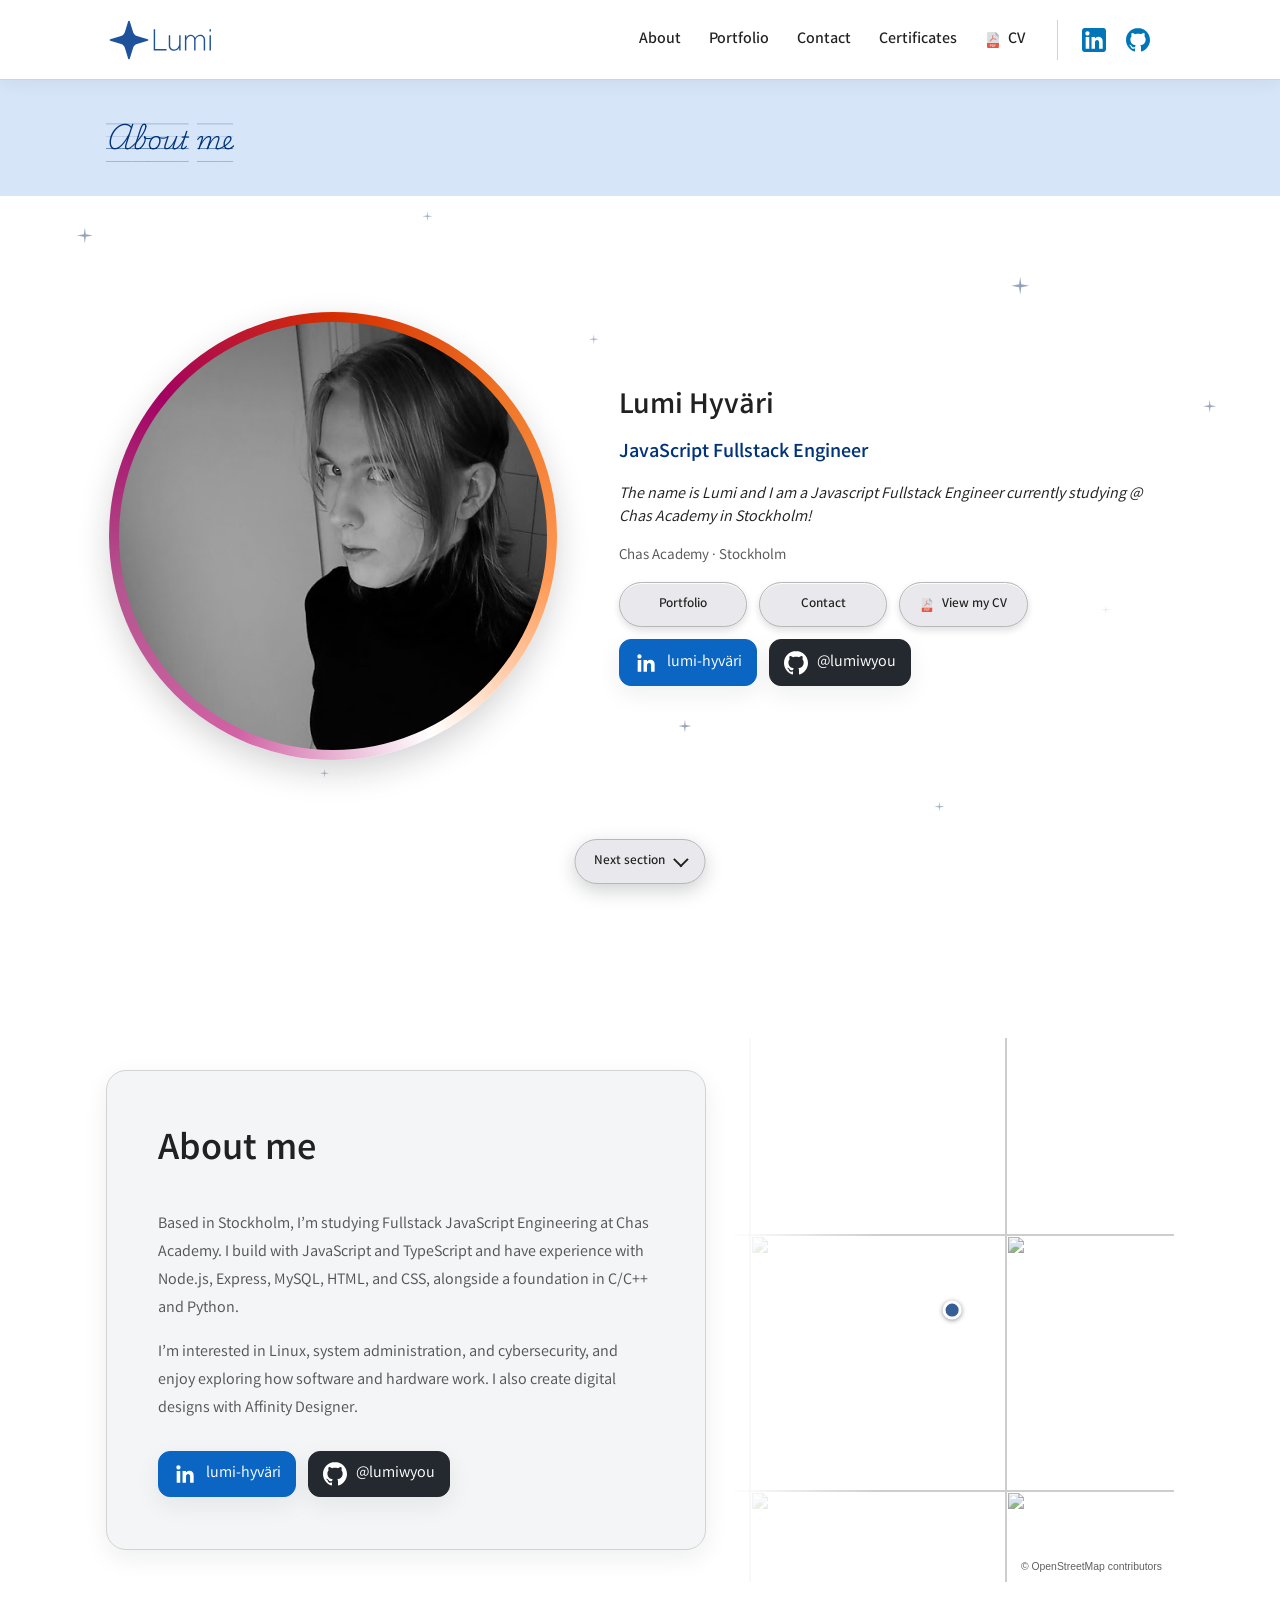
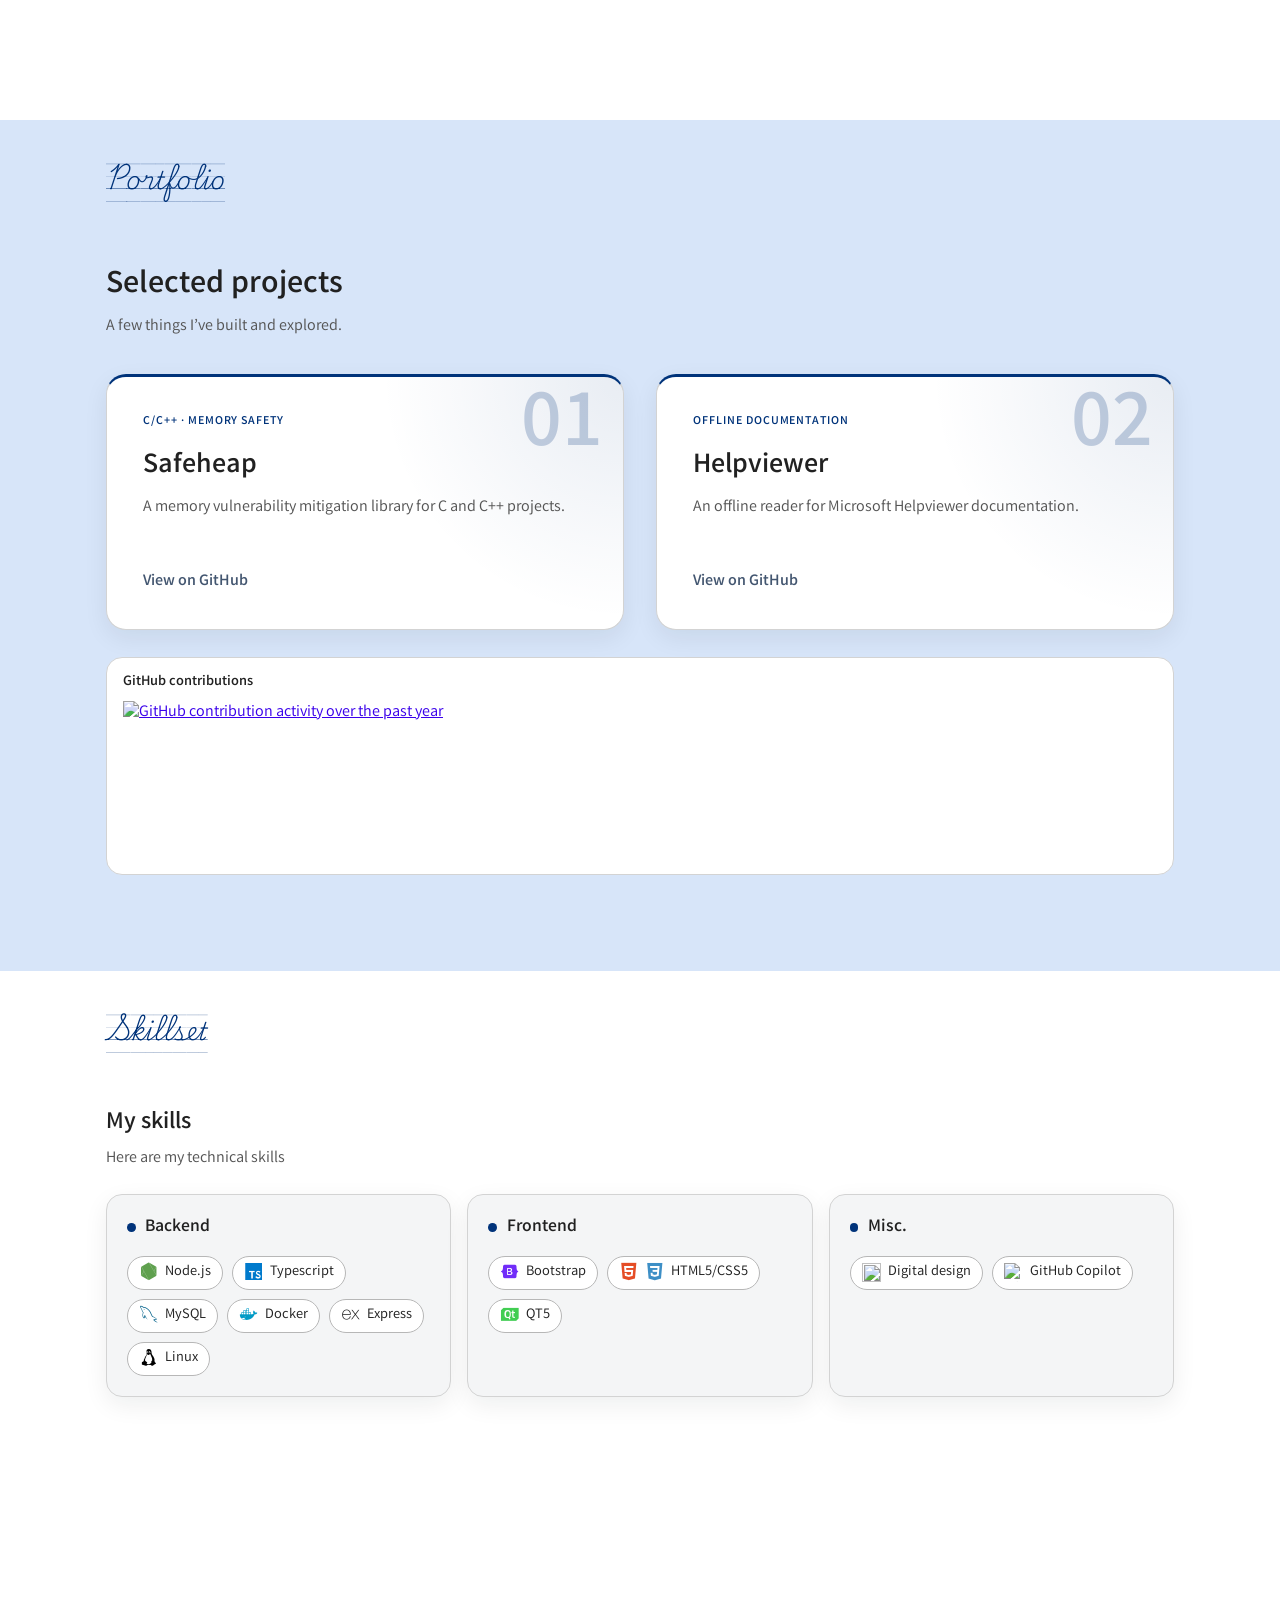
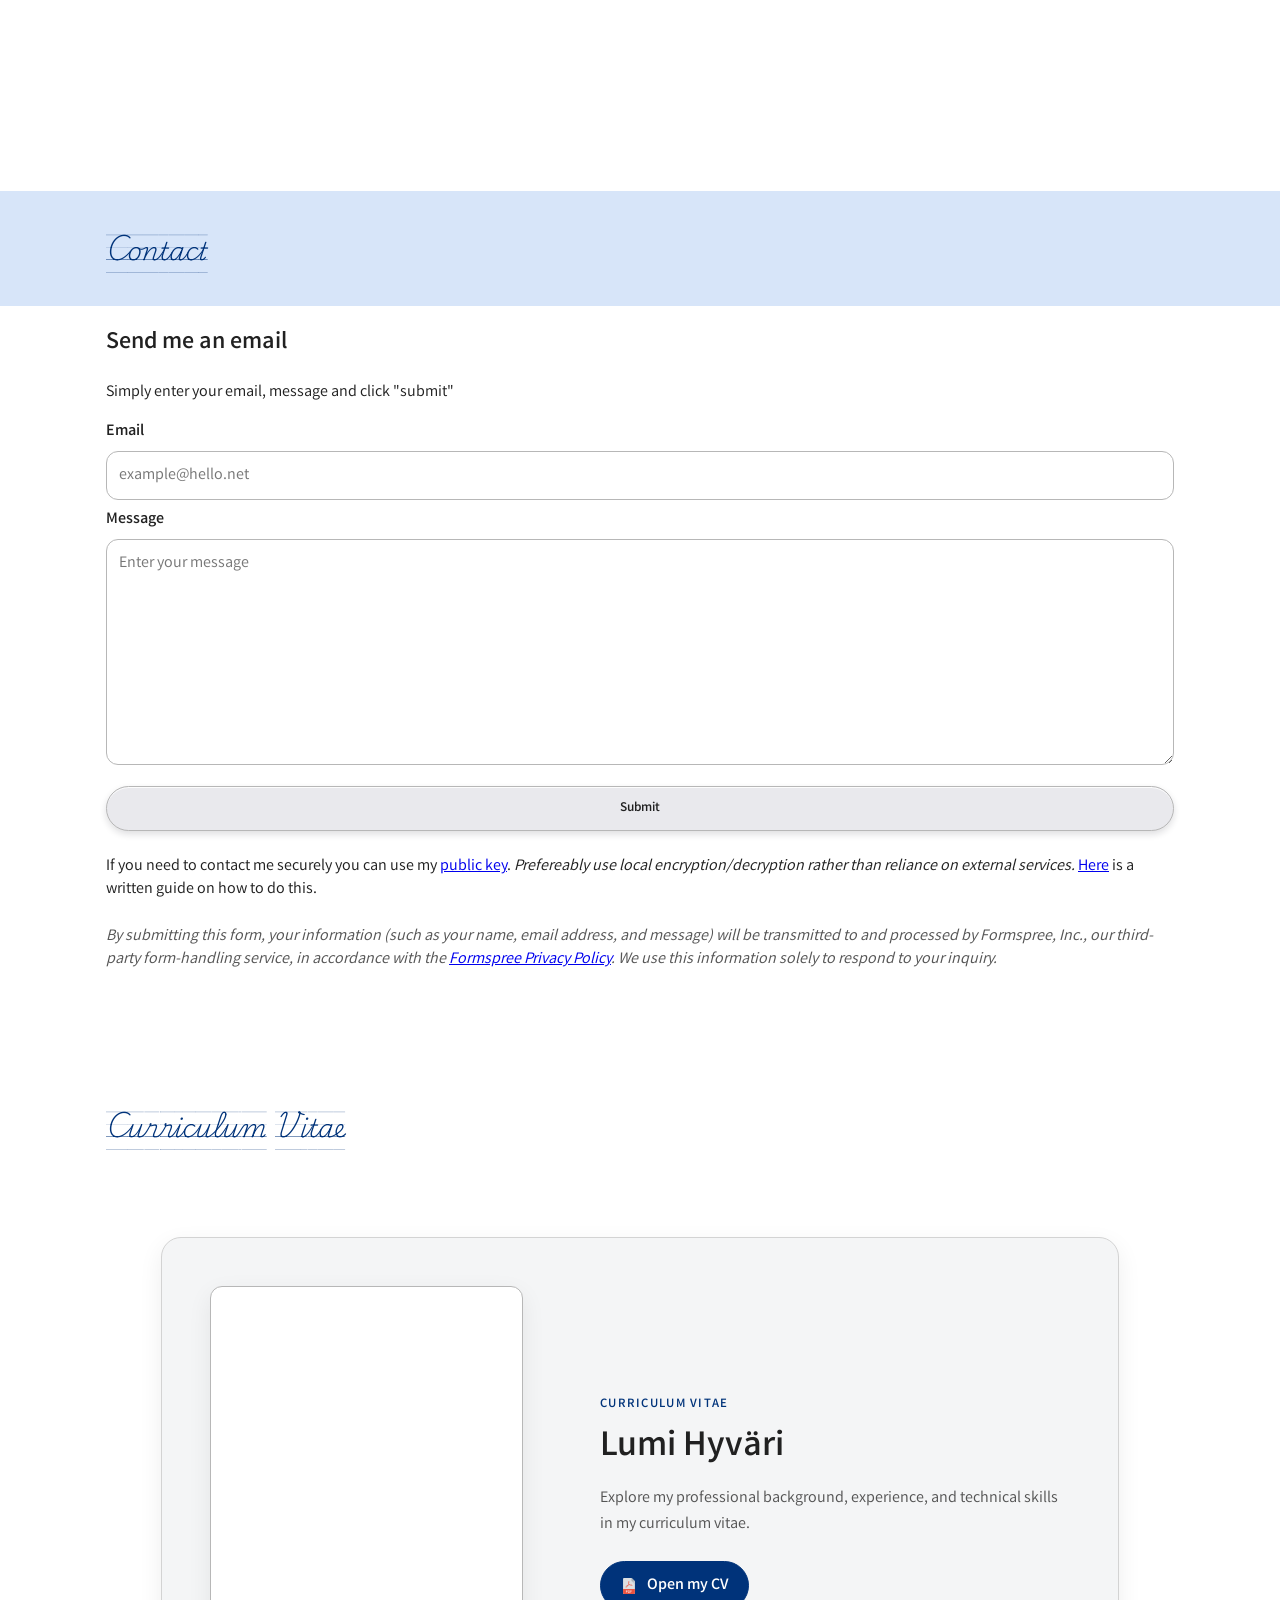
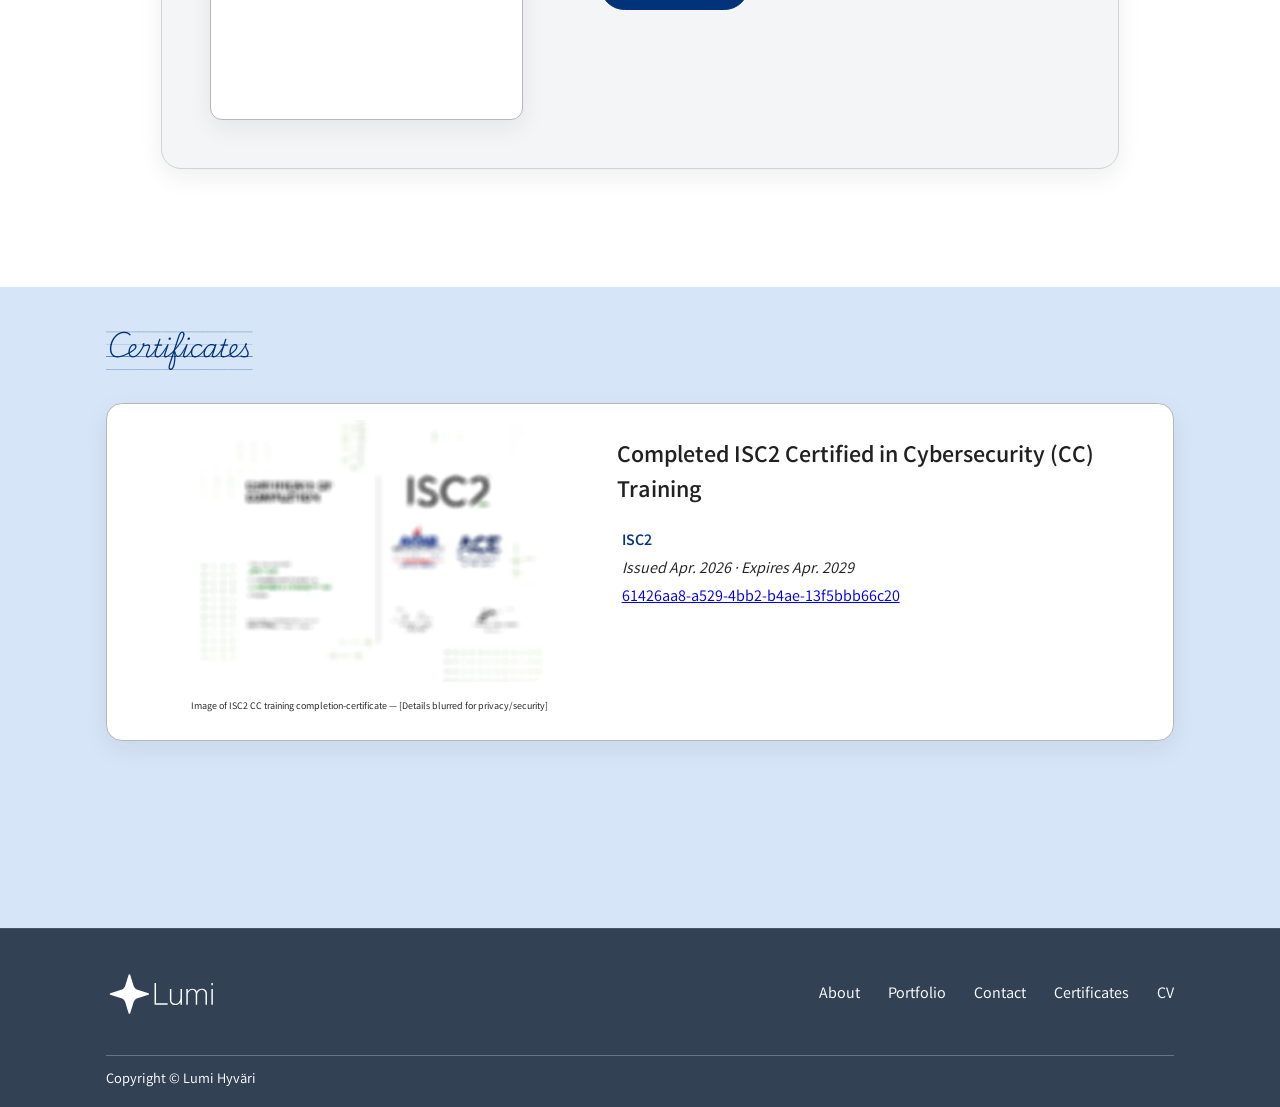
==== commit 272fc000: "Added a github activity tracker from external API" ====
--- a/index.html
+++ b/index.html
@@ -289,6 +289,19 @@
                                     GitHub</a>
                             </article>
                         </div>
+                        <figure class="github-activity">
+                            <figcaption class="github-activity__title">
+                                GitHub contributions
+                            </figcaption>
+                            <a href="https://github.com/lumiwyou"
+                                aria-label="View Lumi Hyväri's GitHub profile">
+                                <img
+                                    src="https://ghchart.rshah.org/0e75b6/lumiwyou"
+                                    alt="GitHub contribution activity over the past year"
+                                    width="663" height="104"
+                                    loading="lazy" decoding="async">
+                            </a>
+                        </figure>
                     </div>
                 </div>
             </section>
--- a/css/index.css
+++ b/css/index.css
@@ -1117,6 +1117,39 @@
   outline-offset: 3px;
 }
 
+.github-activity {
+  margin: clamp(1.25rem, 3vh, 2rem) 0 0;
+  padding: 0.9rem 1rem 0.65rem;
+  overflow: hidden;
+  border: 1px solid var(--page-border);
+  border-radius: 1rem;
+  background-color: var(--surface-bg);
+}
+
+.github-activity__title {
+  margin-bottom: 0.5rem;
+  color: var(--text-color);
+  font-size: 0.9rem;
+  font-weight: 700;
+}
+
+.github-activity > a {
+  display: block;
+}
+
+.github-activity img {
+  display: block;
+  width: 100%;
+  height: auto;
+  filter: hue-rotate(calc(var(--accent-hue) * 1deg - 200deg));
+}
+
+.github-activity > a:focus-visible {
+  border-radius: 0.2rem;
+  outline: 2px solid var(--highlight-color);
+  outline-offset: 3px;
+}
+
 .cv-card {
   display: grid;
   grid-template-columns: minmax(12rem, 0.8fr) minmax(0, 1.2fr);
@@ -1343,9 +1376,9 @@
 
 @media (max-width: 620px) {
   #portfolio {
-    height: calc(100vh - var(--header-height));
-    height: calc(100svh - var(--header-height));
-    min-height: 0;
+    height: auto;
+    min-height: calc(100vh - var(--header-height));
+    min-height: calc(100svh - var(--header-height));
     padding-bottom: 0.75rem;
   }
 
@@ -1362,7 +1395,6 @@
   #portfolio .section__content > .content-column {
     display: flex;
     flex-direction: column;
-    min-height: 0;
   }
 
   .project-intro h2 {
@@ -1376,11 +1408,10 @@
   }
 
   .project-catalog {
-    flex: 1;
+    flex: 0 0 auto;
     grid-template-columns: minmax(0, 1fr);
-    grid-template-rows: repeat(2, minmax(0, 1fr));
+    grid-template-rows: repeat(2, minmax(10rem, auto));
     gap: 0.6rem;
-    min-height: 0;
     margin-top: 0.75rem;
   }
 
@@ -1704,6 +1735,8 @@
 @media (prefers-color-scheme: dark) {
   :root {
     color-scheme: dark;
+    --github-activity-filter:
+      invert(1) hue-rotate(calc(var(--accent-hue) * 1deg - 20deg));
     --button-bg: #253247;
     --button-shadow:
       0 0.2rem 0.45rem rgb(0 0 0 / 35%),
@@ -1748,6 +1781,10 @@
     text-decoration-color: var(--link-color);
   }
 
+  .github-activity img {
+    filter: var(--github-activity-filter);
+  }
+
   a:hover {
     color: #bfdbfe;
   }
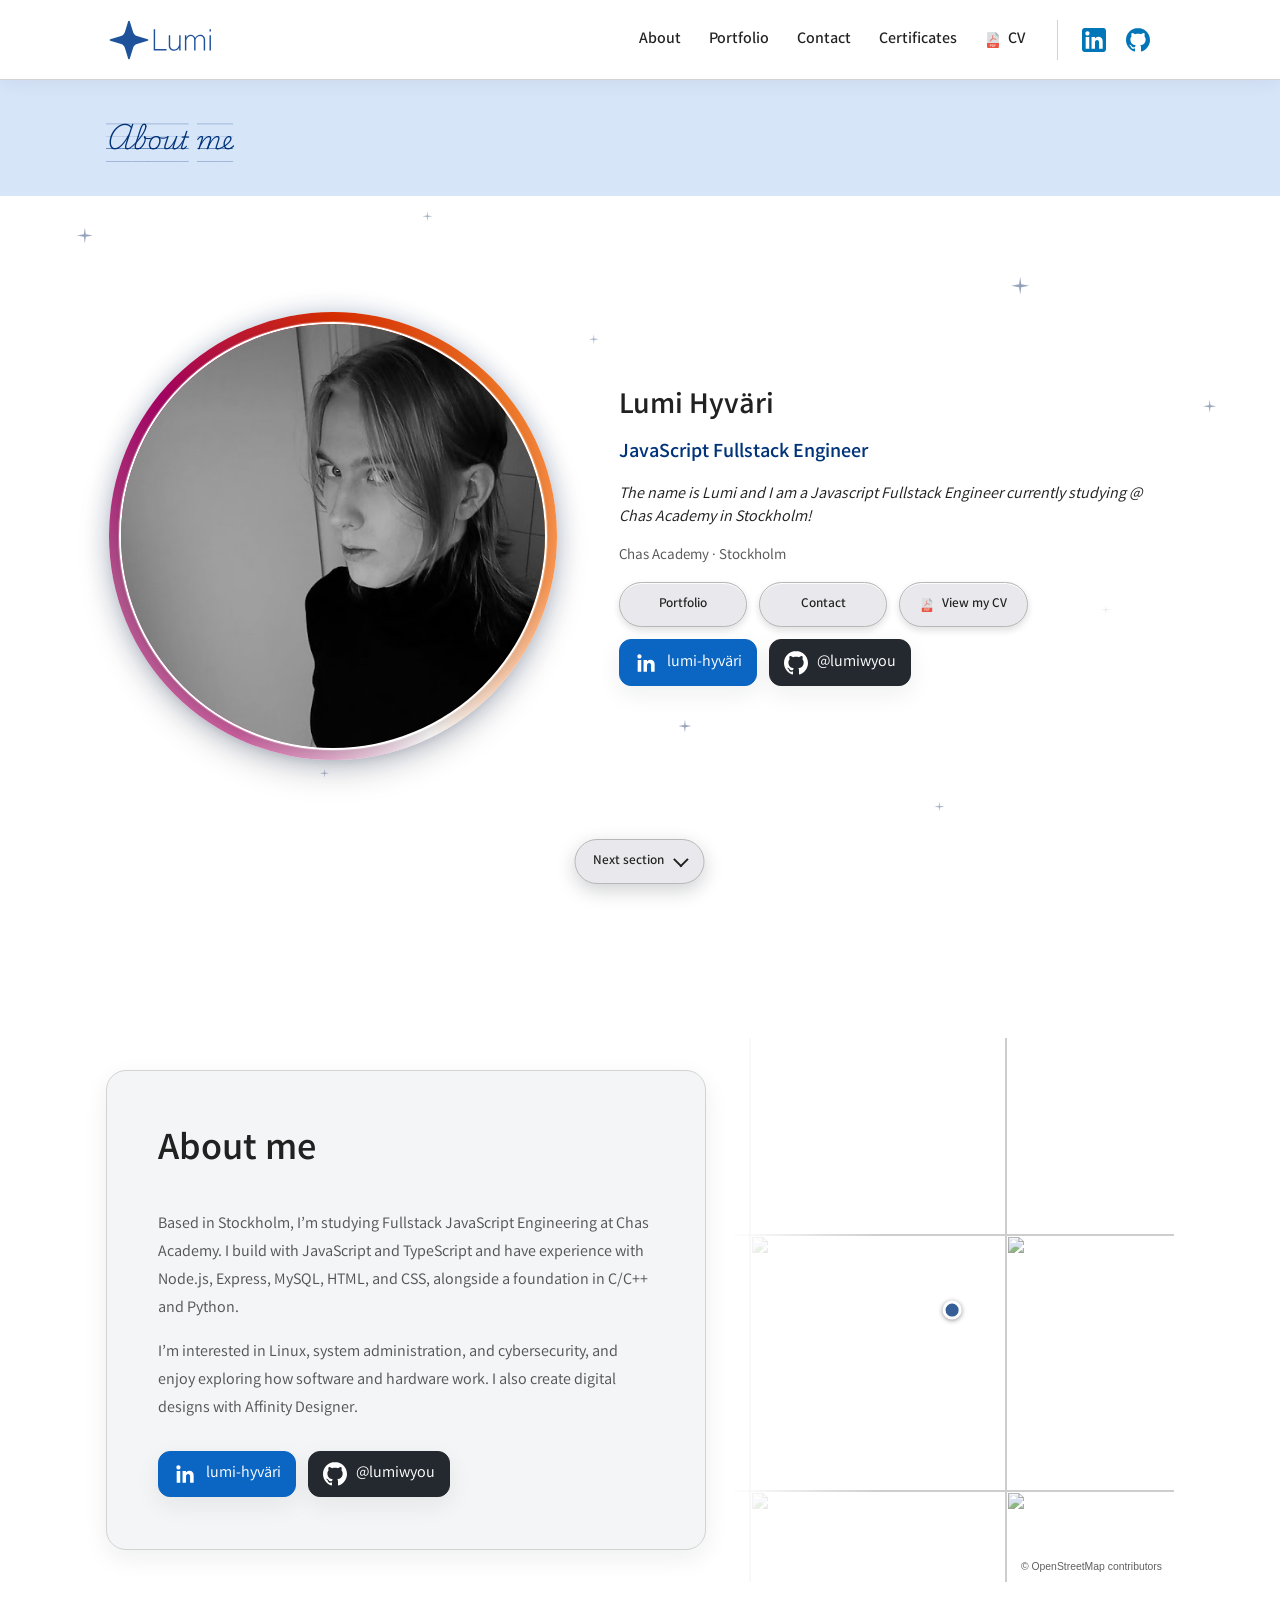
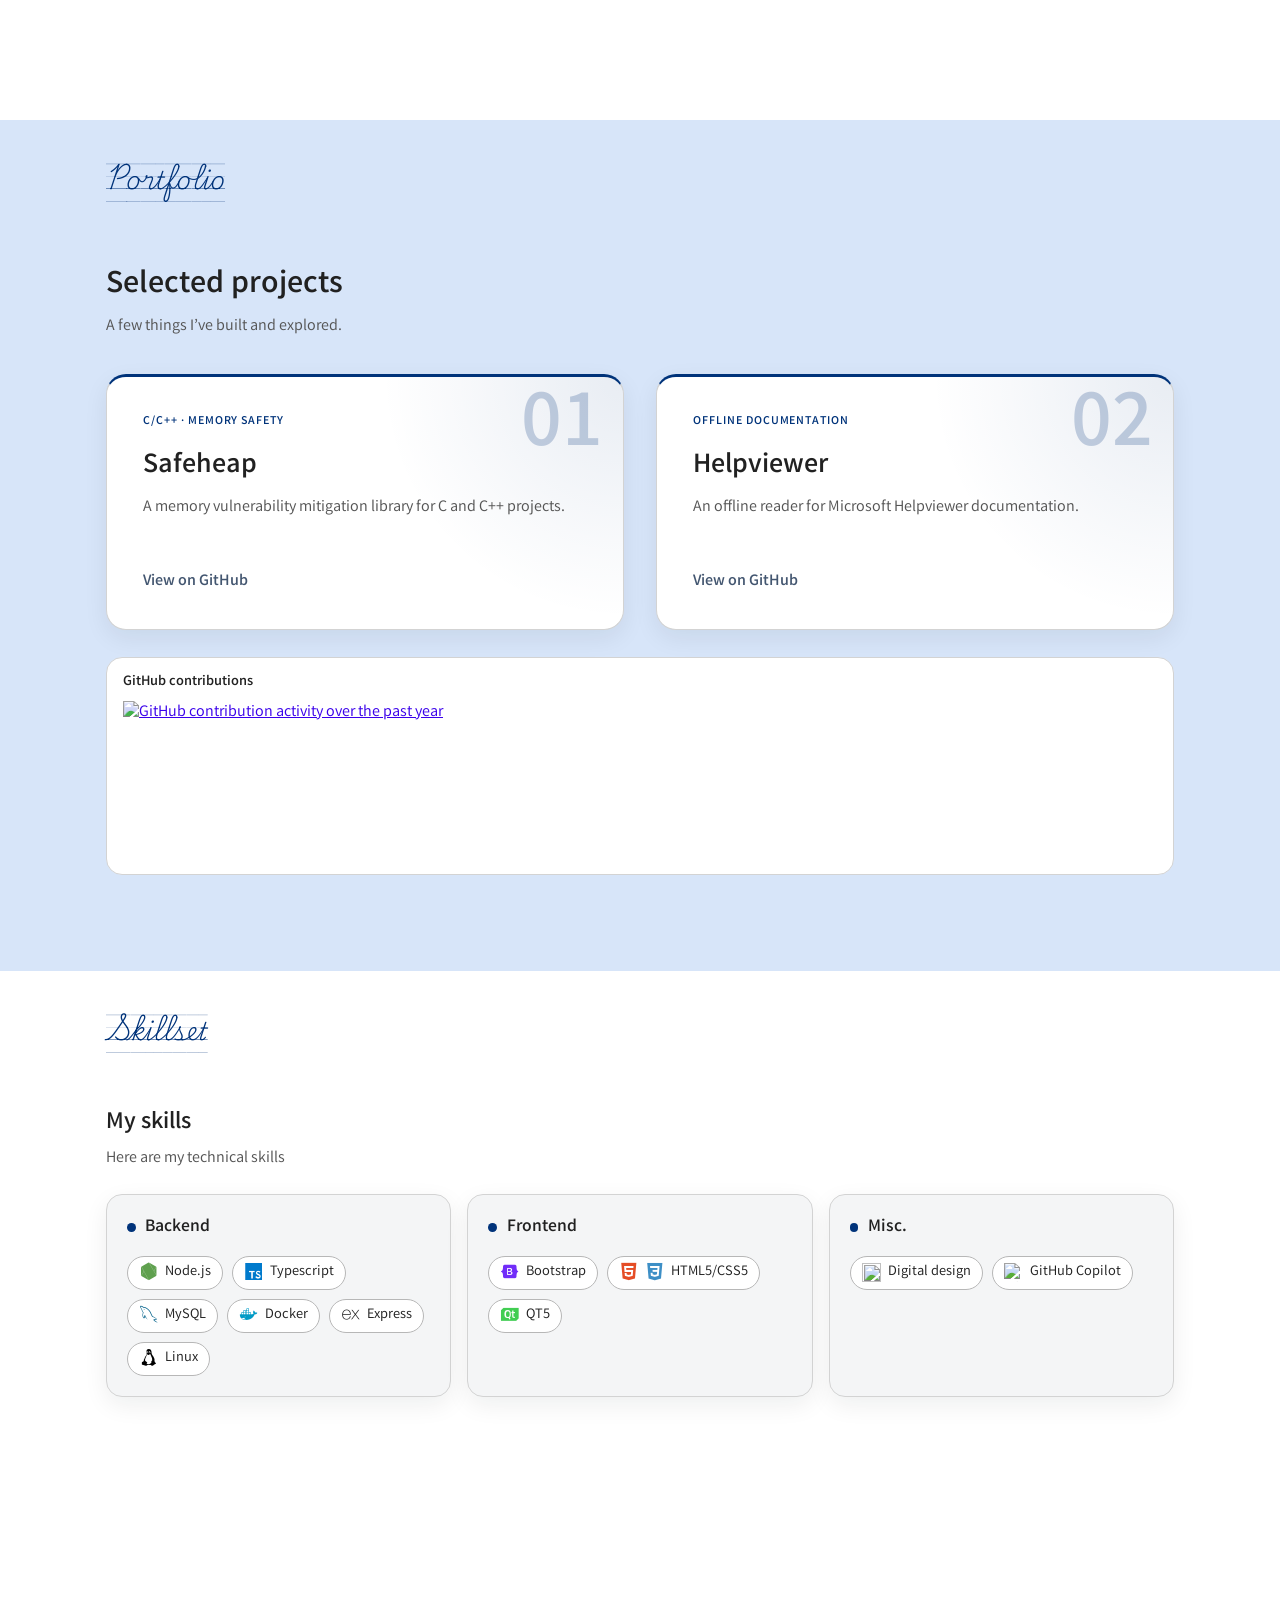
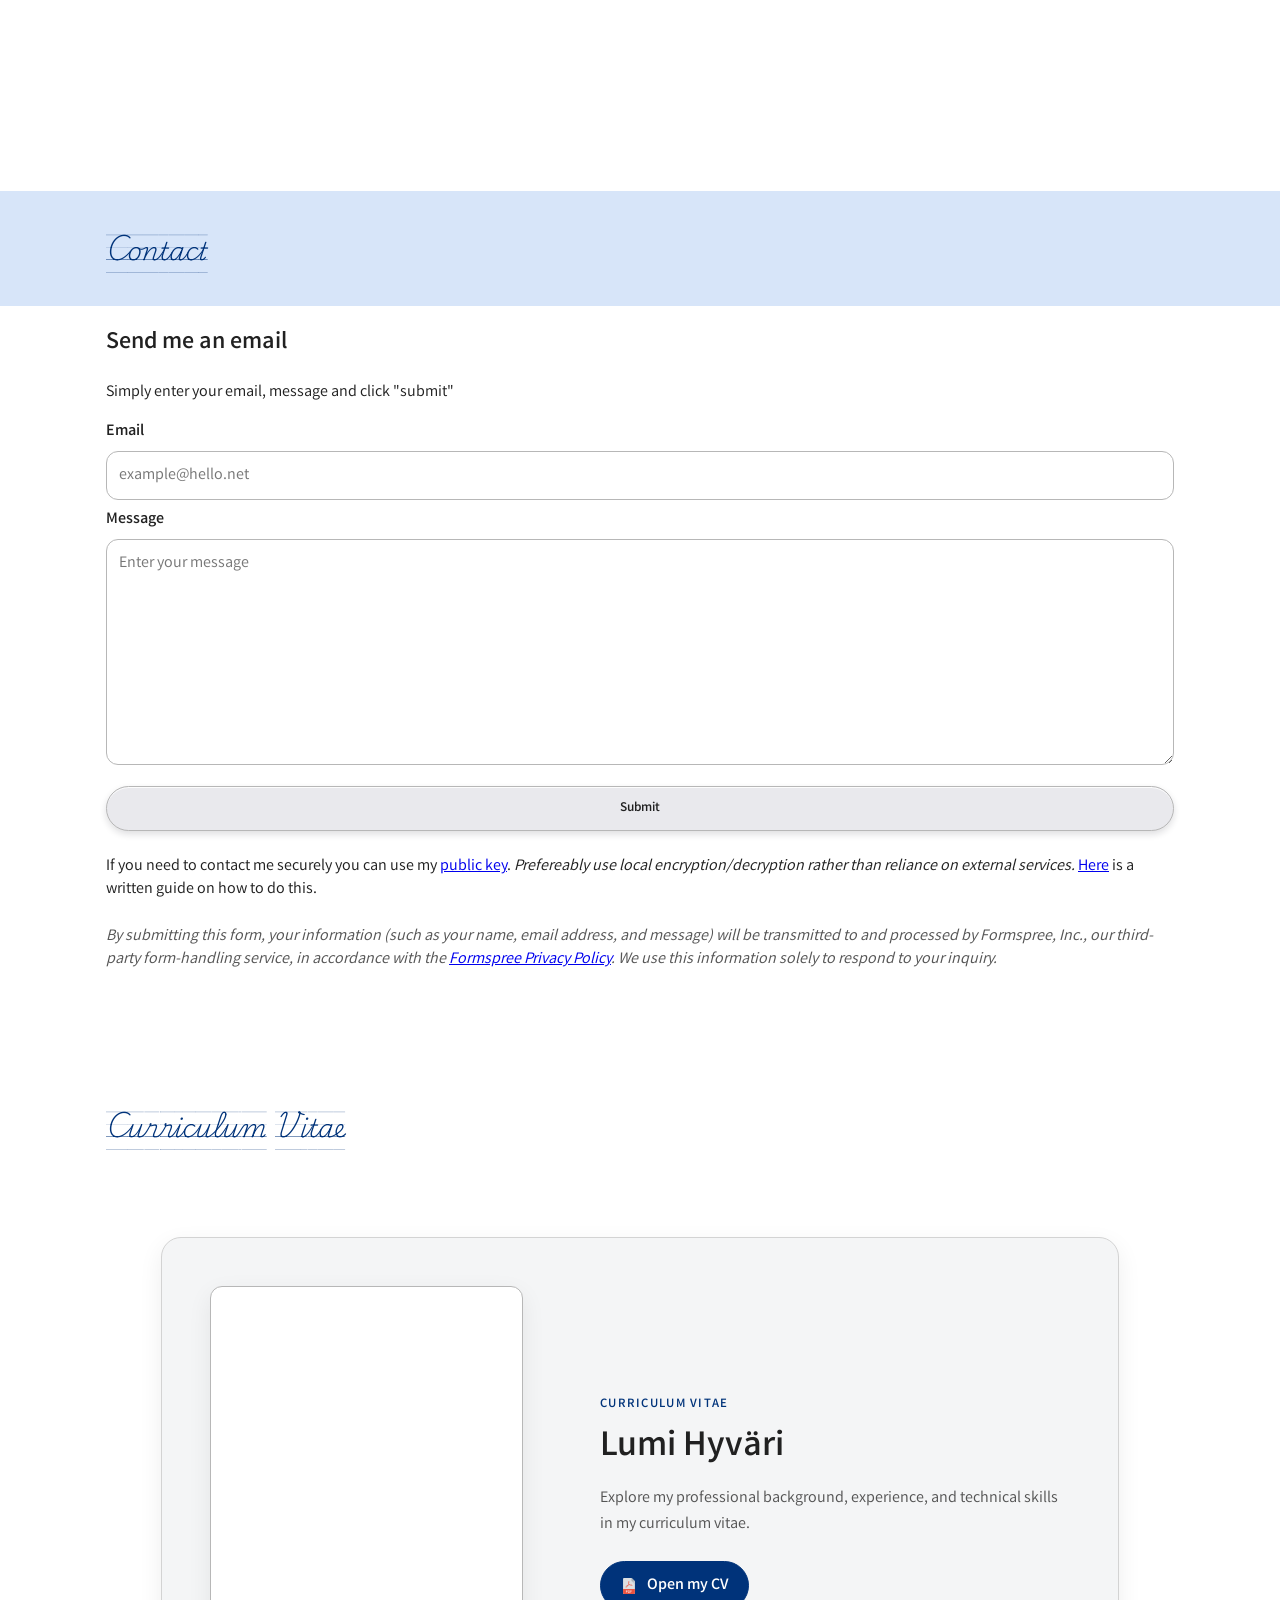
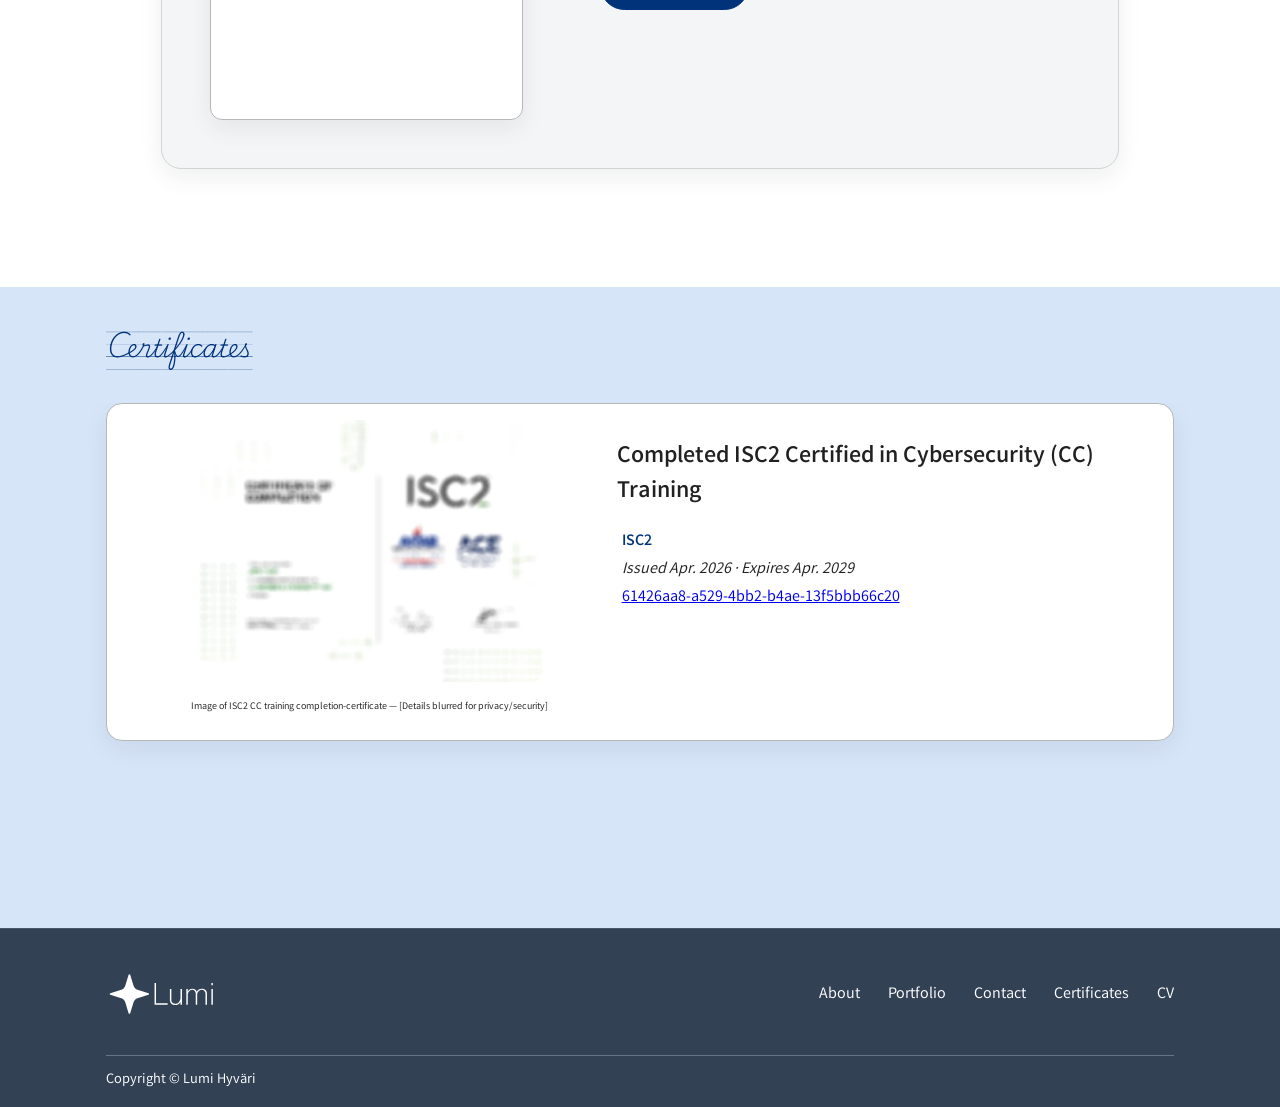
==== commit b2f0a73d: "Disabled continual gloss shift effect" ====
--- a/index.html
+++ b/index.html
@@ -504,6 +504,25 @@
         const header = document.querySelector(".page-header");
         let scrollUpdateScheduled = false;
 
+        const sectionTitleObserver = new IntersectionObserver((entries) => {
+            entries.forEach((entry) => {
+                entry.target.classList.toggle(
+                    "is-glossing",
+                    entry.isIntersecting
+                );
+            });
+        }, {
+            rootMargin: `-${header.offsetHeight}px 0px 0px 0px`,
+            threshold: 0.1
+        });
+
+        sections.forEach((section) => {
+            const title = section.querySelector(".section__title");
+            if (title) {
+                sectionTitleObserver.observe(title);
+            }
+        });
+
         function getCurrentSectionIndex() {
             const headerBottom = header.getBoundingClientRect().bottom;
             let currentIndex = 0;
--- a/css/index.css
+++ b/css/index.css
@@ -350,6 +350,47 @@
 .section .section__title,
 .section--secondary {
   background-color: var(--color-alpha);
+}
+
+.section .section__title {
+  position: relative;
+  isolation: isolate;
+  overflow: hidden;
+}
+
+.section .section__title::after {
+  position: absolute;
+  z-index: 0;
+  inset: 0;
+  background: linear-gradient(
+    110deg,
+    transparent 36%,
+    rgb(255 255 255 / 4%) 44%,
+    rgb(255 255 255 / 24%) 50%,
+    rgb(255 255 255 / 4%) 56%,
+    transparent 64%
+  );
+  content: "";
+  pointer-events: none;
+  transform: translateX(-100%);
+}
+
+.section .section__title.is-glossing::after {
+  animation: section-title-gloss 900ms ease-in-out both;
+}
+
+.section .section__title > .content-column {
+  position: relative;
+  z-index: 1;
+}
+
+@keyframes section-title-gloss {
+  0% {
+    transform: translateX(-100%);
+  }
+  100% {
+    transform: translateX(100%);
+  }
 }
 
 .section-unbounded {
@@ -808,11 +849,15 @@
 
   .profile-image-frame { 
     position: relative;
+    isolation: isolate;
     width: var(--profile-image-size);
     height: var(--profile-image-size);
     flex: 0 0 var(--profile-image-size);
     border-radius: 50%;
-    box-shadow: 0 0.75rem 2rem rgb(20 24 35 / 18%);
+    background-color: var(--surface-bg);
+    box-shadow:
+      0 0.75rem 2rem rgb(20 24 35 / 18%),
+      0 0 1.5rem color-mix(in srgb, var(--highlight-color) 20%, transparent);
   }
 
   .profile-image-frame::before {
@@ -864,6 +909,10 @@
     object-fit: cover;
     object-position: center;
     filter: grayscale();
+    border: 2px solid var(--surface-bg);
+    box-shadow:
+      0 0 0 1px rgb(255 255 255 / 24%),
+      0 0.4rem 1rem rgb(0 0 0 / 18%);
   }
 
   .hero__content {
@@ -1380,12 +1429,6 @@
     min-height: calc(100vh - var(--header-height));
     min-height: calc(100svh - var(--header-height));
     padding-bottom: 0.75rem;
-  }
-
-  #portfolio .section__title h1 {
-    margin: 0;
-    padding-block: 0.35rem;
-    font-size: 1.2rem;
   }
 
   #portfolio .section__content {
@@ -1852,6 +1895,11 @@
     opacity: 1;
     transform: none;
   }
+
+  .section .section__title.is-glossing::after {
+    animation: none !important;
+    visibility: hidden;
+  }
 }
 
 @media (max-width: 380px) {
@@ -1872,12 +1920,6 @@
     padding-bottom: 0.75rem;
   }
 
-  .section--hero .section__title h1 {
-    margin: 0;
-    padding-block: 0.35em;
-    font-size: clamp(1.1rem, 4vw, 1.4rem);
-  }
-
   .section--hero .hero {
     gap: clamp(0.5rem, 2svh, 1rem);
     padding-block: clamp(0.5rem, 2svh, 1rem);
@@ -1895,6 +1937,63 @@
 
   .main-nav {
     display: none;
+  }
+}
+
+@media (max-width: 768px) {
+  .section .section__title {
+    display: flex;
+    flex: 0 0 auto;
+    align-items: center;
+    min-height: 3rem;
+    box-sizing: border-box;
+  }
+
+  .section .section__title h1 {
+    margin: 0;
+    padding-block: 0;
+    font-size: clamp(1.1rem, 4vw, 1.4rem);
+    line-height: 1.2;
+  }
+}
+
+@media (max-width: 480px) and (max-height: 650px) {
+  .section--hero .hero {
+    --profile-image-size: clamp(96px, 18svh, 120px);
+    gap: 0.25rem;
+    padding-block: 0;
+  }
+
+  .section--hero .hero__content .hero__name {
+    margin-bottom: 0.15em;
+    font-size: 1.6rem;
+  }
+
+  .section--hero .hero__content .hero__role {
+    margin-bottom: 0.15em;
+    font-size: 1.05rem;
+  }
+
+  .section--hero .hero__content .hero__bio {
+    margin-block: 0.5em;
+    font-size: 0.9rem;
+    line-height: 1.25;
+  }
+
+  .section--hero .hero__content .hero__meta {
+    display: none;
+  }
+
+  .section--hero .hero__actions {
+    gap: 0.4rem;
+  }
+
+  .section--hero .hero__primary-actions {
+    gap: 0.4rem;
+  }
+
+  .section--hero .hero__secondary-actions .hero__social-link {
+    padding: 0.4rem;
   }
 }
 
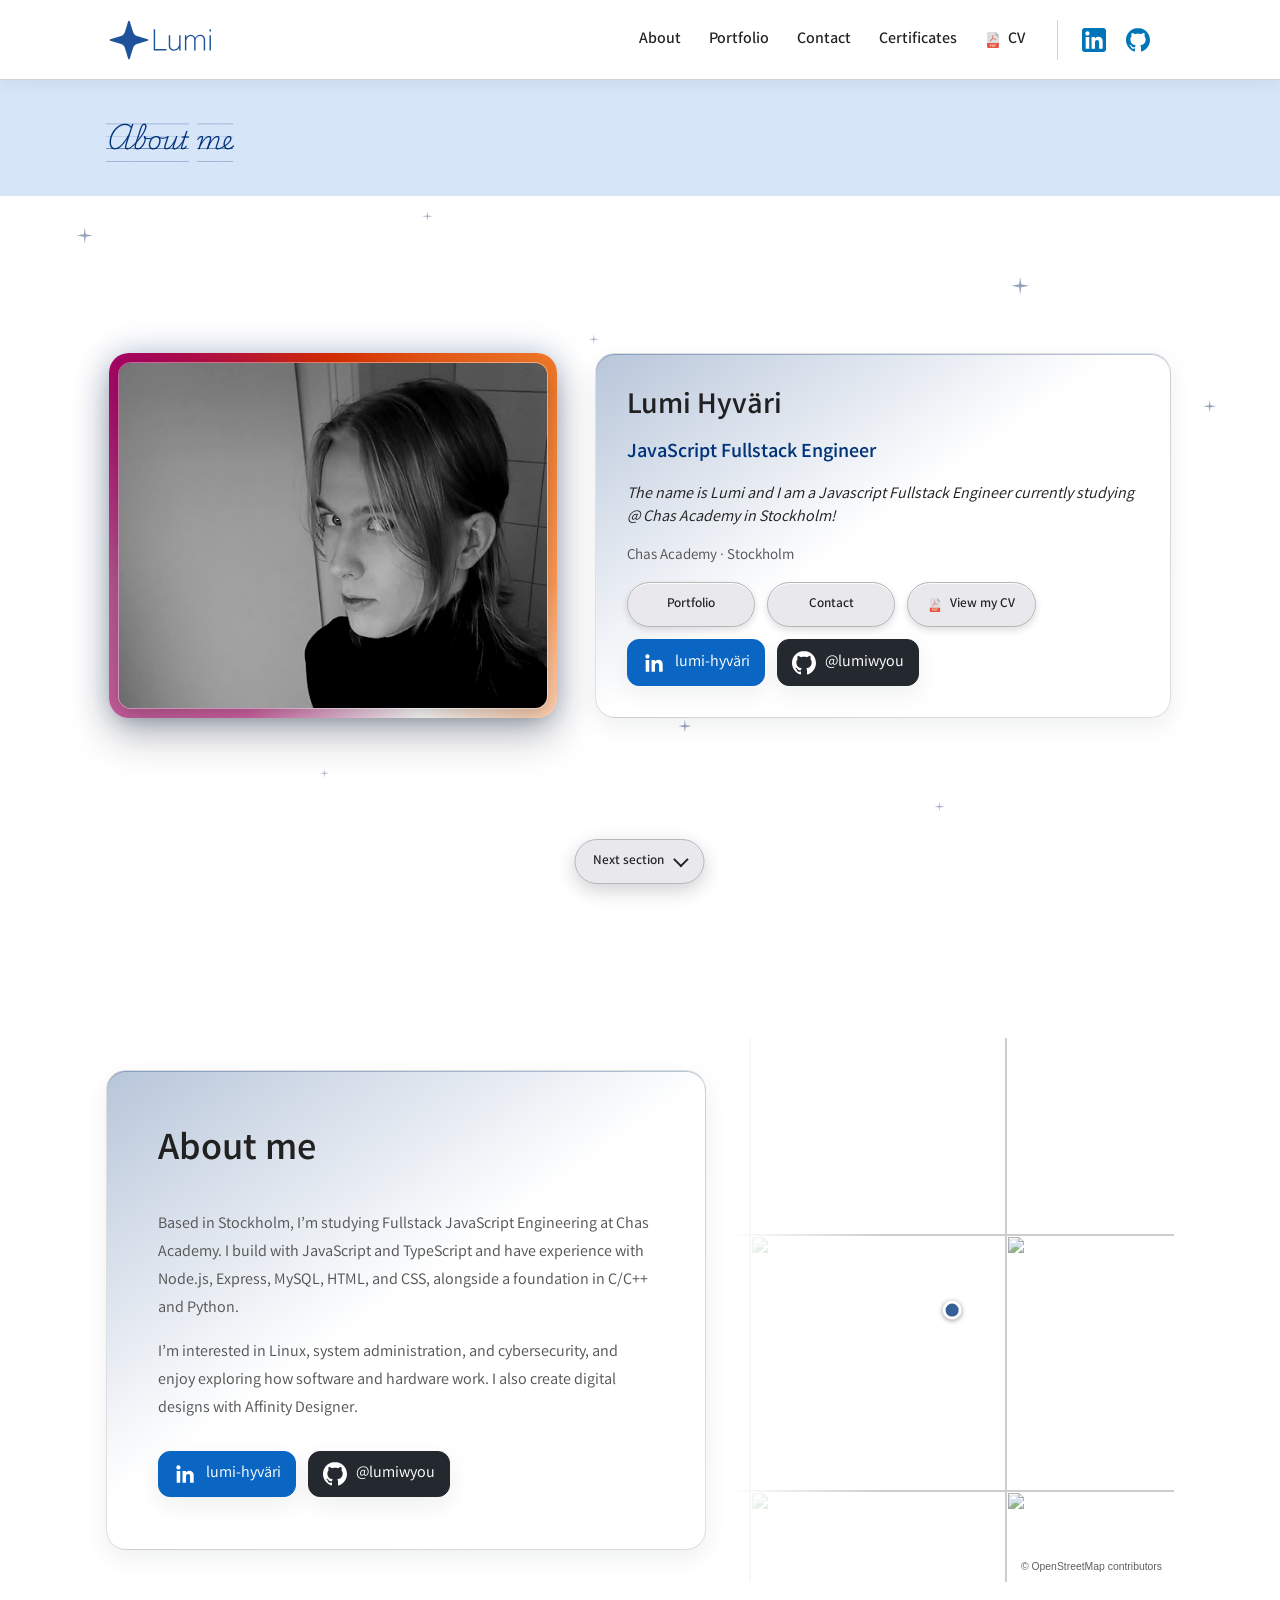
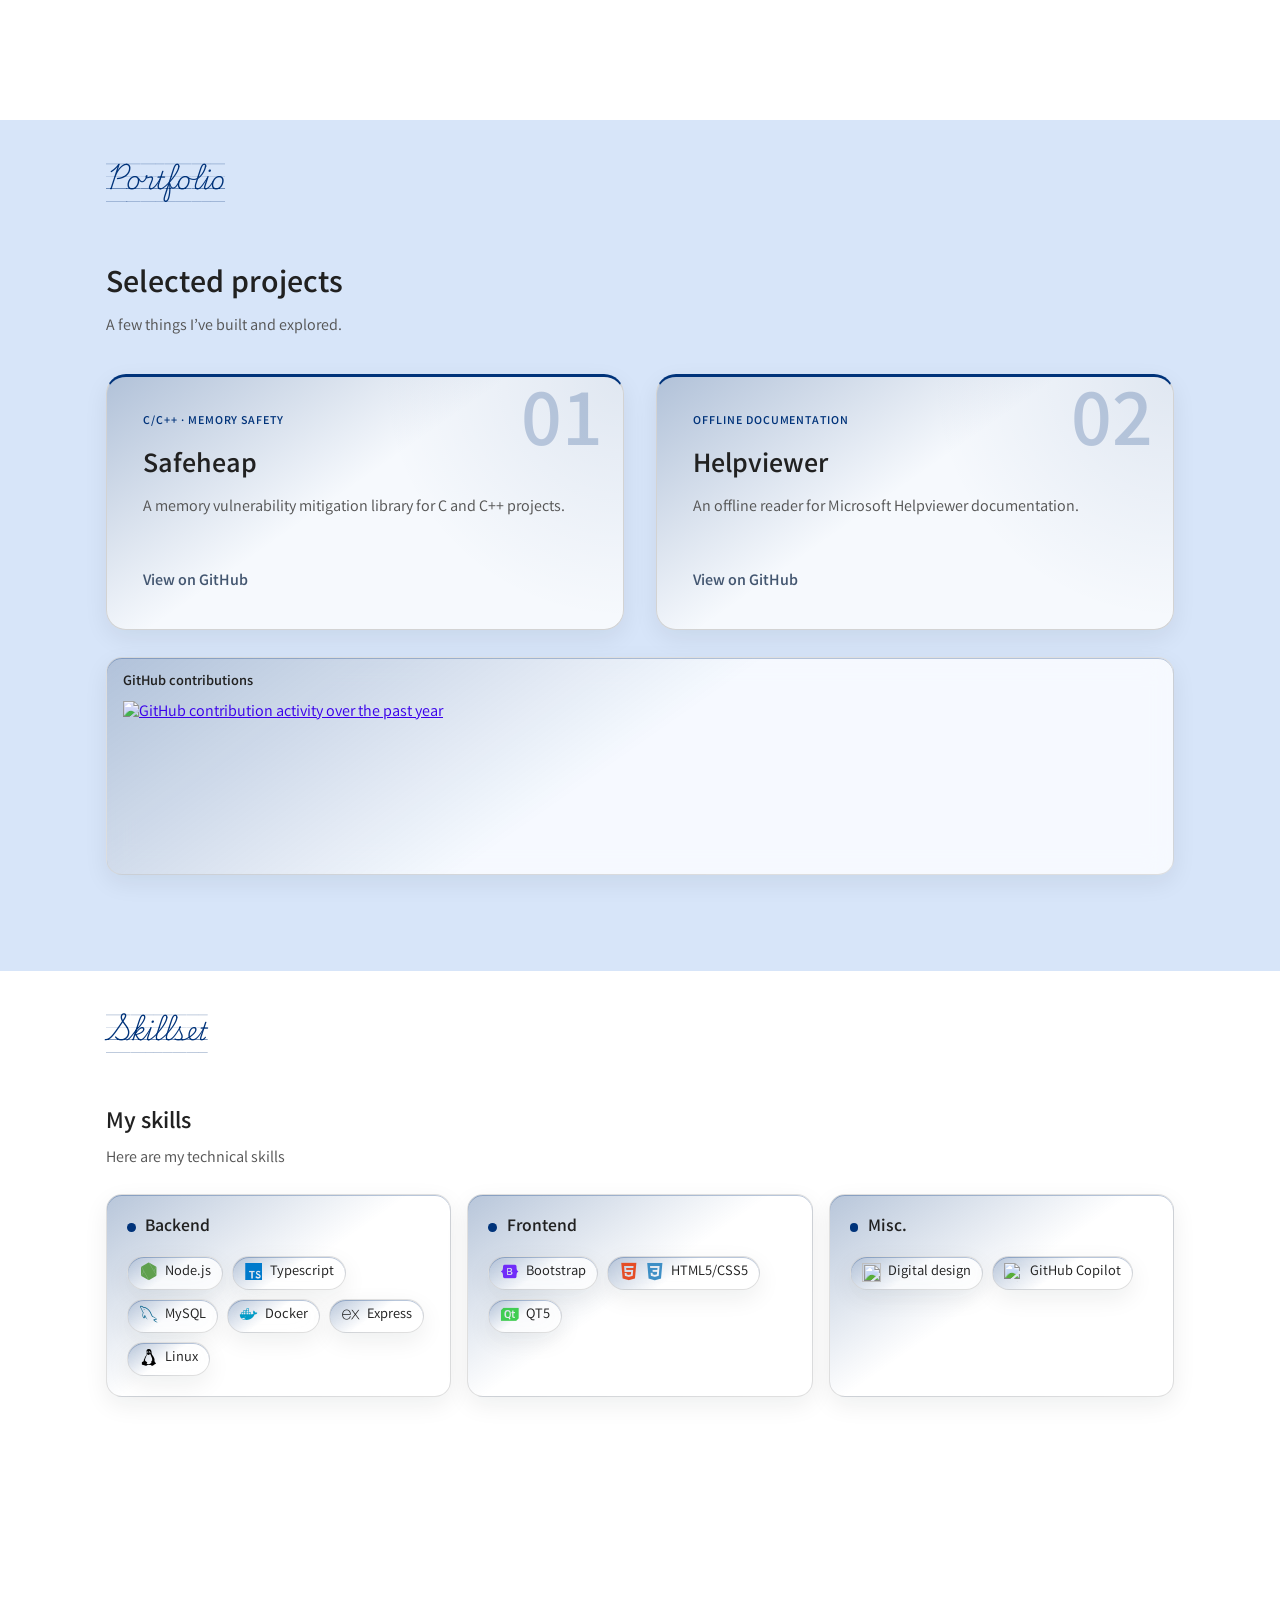
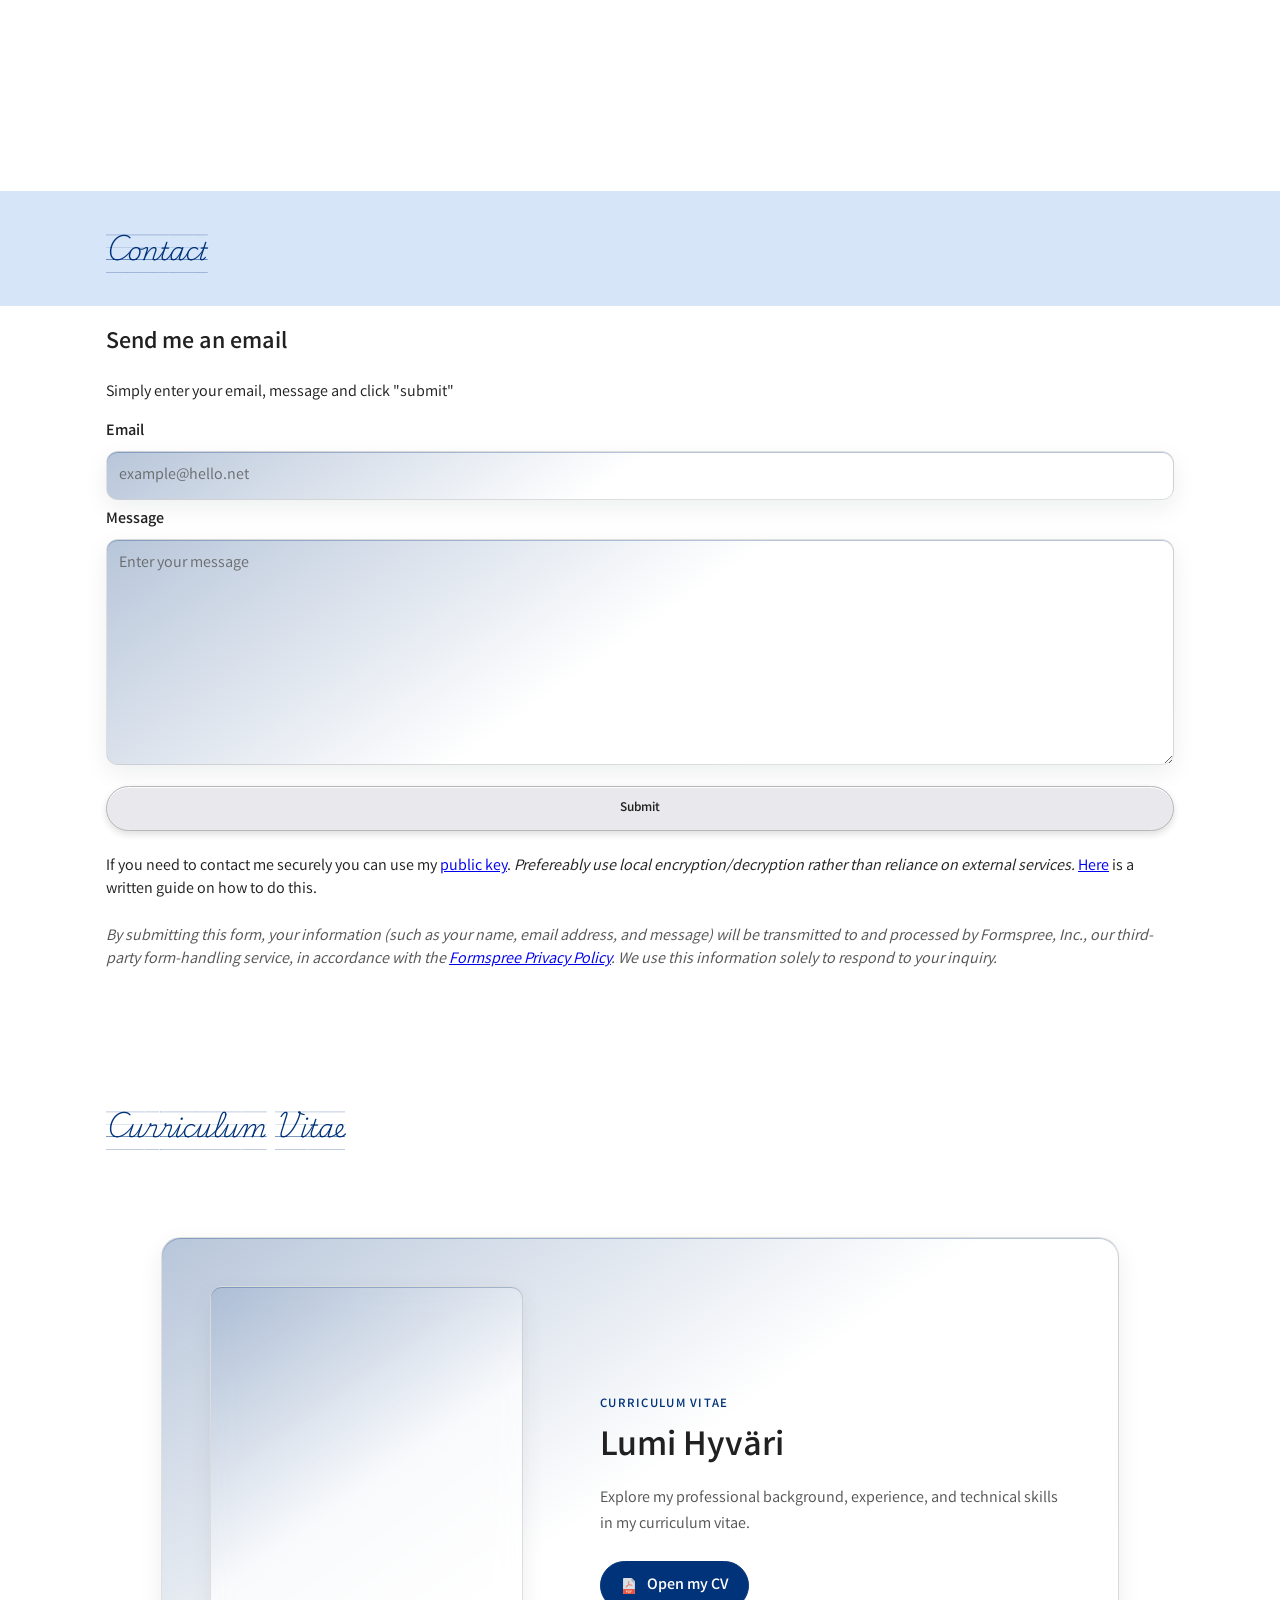
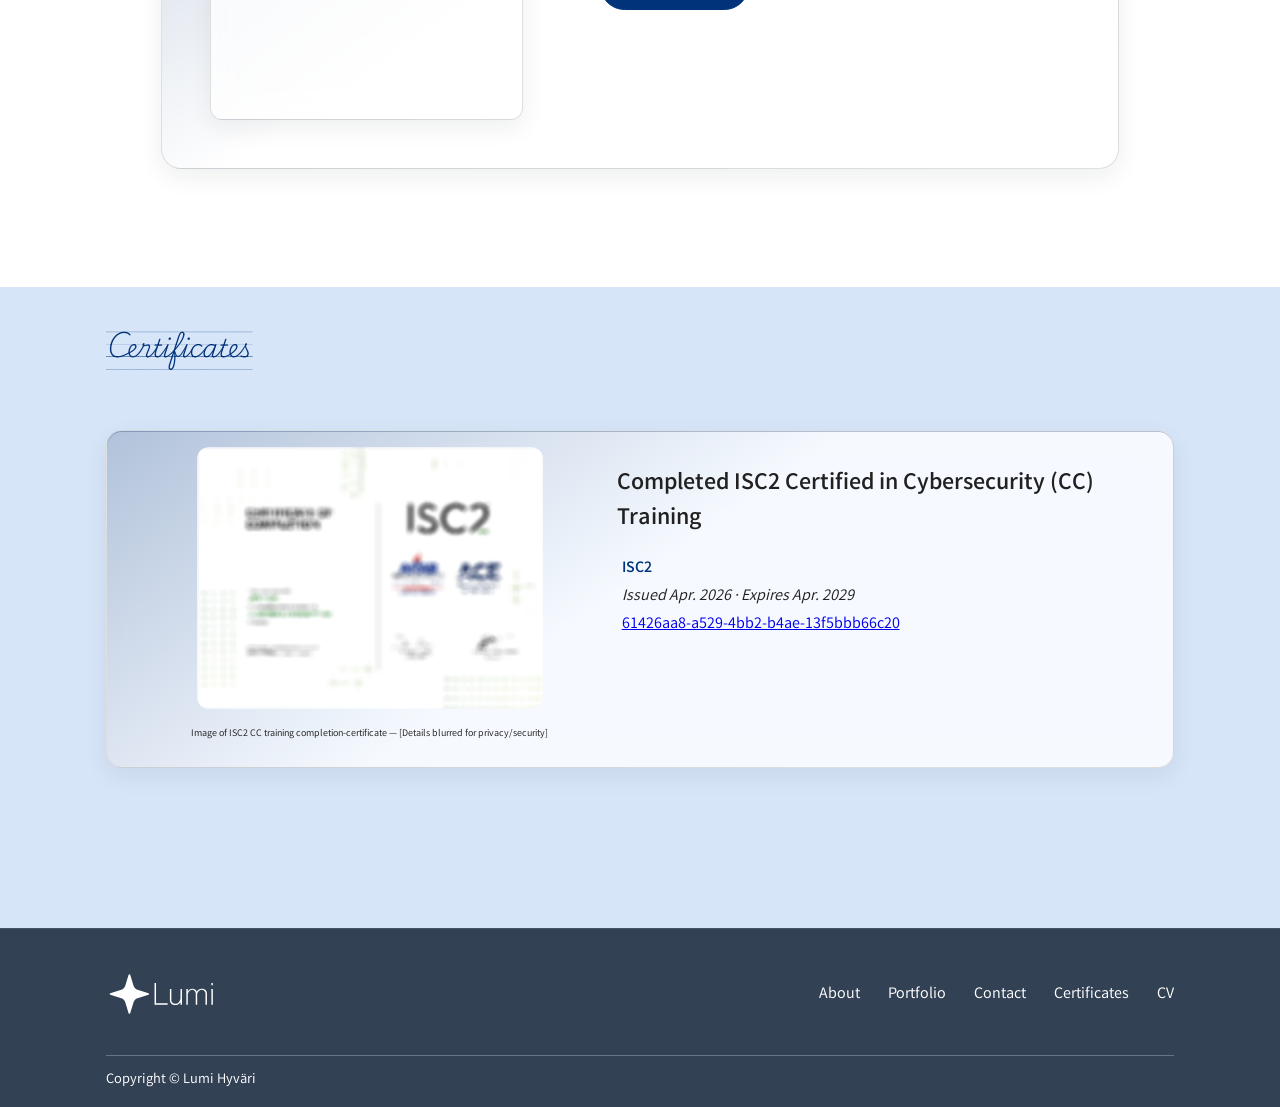
==== commit be4a17b9: "Moved next-section code to own file" ====
--- a/index.html
+++ b/index.html
@@ -495,87 +495,6 @@
             <span class="next-section-button__label">Next section</span>
             <span class="next-section-button__icon" aria-hidden="true"></span>
         </button>
-        <script>
-        const sections = Array.from(document.querySelectorAll("main > .section"));
-        const nextSectionButton = document.querySelector(".next-section-button");
-        const nextSectionButtonLabel = nextSectionButton.querySelector(
-            ".next-section-button__label"
-        );
-        const header = document.querySelector(".page-header");
-        let scrollUpdateScheduled = false;
-
-        const sectionTitleObserver = new IntersectionObserver((entries) => {
-            entries.forEach((entry) => {
-                entry.target.classList.toggle(
-                    "is-glossing",
-                    entry.isIntersecting
-                );
-            });
-        }, {
-            rootMargin: `-${header.offsetHeight}px 0px 0px 0px`,
-            threshold: 0.1
-        });
-
-        sections.forEach((section) => {
-            const title = section.querySelector(".section__title");
-            if (title) {
-                sectionTitleObserver.observe(title);
-            }
-        });
-
-        function getCurrentSectionIndex() {
-            const headerBottom = header.getBoundingClientRect().bottom;
-            let currentIndex = 0;
-
-            sections.forEach((section, index) => {
-                if (section.getBoundingClientRect().top <= headerBottom + 1) {
-                    currentIndex = index;
-                }
-            });
-
-            return currentIndex;
-        }
-
-        function updateNextSectionButton() {
-            const isLastSection = getCurrentSectionIndex() >= sections.length - 1;
-            nextSectionButtonLabel.textContent = isLastSection
-                ? "Back to top"
-                : "Next section";
-            nextSectionButton.setAttribute(
-                "aria-label",
-                isLastSection ? "Back to top" : "Go to the next section"
-            );
-            nextSectionButton.classList.toggle(
-                "next-section-button--top",
-                isLastSection
-            );
-            scrollUpdateScheduled = false;
-        }
-
-        window.addEventListener("scroll", () => {
-            if (!scrollUpdateScheduled) {
-                scrollUpdateScheduled = true;
-                window.requestAnimationFrame(updateNextSectionButton);
-            }
-        }, { passive: true });
-
-        window.addEventListener("resize", updateNextSectionButton);
-
-        nextSectionButton.addEventListener("click", () => {
-            const currentIndex = getCurrentSectionIndex();
-            const targetSection =
-                currentIndex >= sections.length - 1
-                    ? sections[0]
-                    : sections[currentIndex + 1];
-            targetSection?.scrollIntoView({
-                behavior: window.matchMedia("(prefers-reduced-motion: reduce)").matches
-                    ? "auto"
-                    : "smooth",
-                block: "start"
-            });
-        });
-
-        updateNextSectionButton();
-    </script>
+        <script src="js/index.js"></script>
     </body>
 </html>
--- a/css/index.css
+++ b/css/index.css
@@ -12,6 +12,8 @@
     inset 0 1px rgb(255 255 255 / 85%);
   --card-shadow: 0 0.5rem 1.5rem rgb(20 24 35 / 7%);
   --card-shadow-hover: 0 0.8rem 2rem rgb(20 24 35 / 12%);
+  --glass-surface: color-mix(in srgb, var(--surface-bg) 78%, transparent);
+  --glass-highlight: color-mix(in srgb, var(--highlight-color) 28%, transparent);
   --highlight-color: hsl(var(--accent-hue) 100% 24%);
   --input-borders: #b7b7b7;
   --page-border: #d3d3d3;
@@ -365,9 +367,9 @@
   background: linear-gradient(
     110deg,
     transparent 36%,
-    rgb(255 255 255 / 4%) 44%,
-    rgb(255 255 255 / 24%) 50%,
-    rgb(255 255 255 / 4%) 56%,
+    color-mix(in srgb, var(--highlight-color) 12%, transparent) 44%,
+    color-mix(in srgb, var(--highlight-color) 38%, transparent) 50%,
+    color-mix(in srgb, var(--highlight-color) 12%, transparent) 56%,
     transparent 64%
   );
   content: "";
@@ -399,6 +401,11 @@
 
 #certificates {
   padding-bottom: 0;
+}
+
+#certificates .section__content {
+  box-sizing: border-box;
+  padding-top: clamp(1.25rem, 3vh, 2rem);
 }
 
 #cv .section__content {
@@ -842,7 +849,7 @@
   --profile-image-size: clamp(250px, 35vw, 450px);
   display: flex;
   flex-direction: row;
-  align-items: center;
+  align-items: stretch;
   padding-block: 1em;
   justify-content: center;
   gap: clamp(1.5rem, 3vw, 2.5rem);
@@ -851,13 +858,13 @@
     position: relative;
     isolation: isolate;
     width: var(--profile-image-size);
-    height: var(--profile-image-size);
+    height: auto;
     flex: 0 0 var(--profile-image-size);
-    border-radius: 50%;
+    border-radius: 1.25rem;
     background-color: var(--surface-bg);
     box-shadow:
-      0 0.75rem 2rem rgb(20 24 35 / 18%),
-      0 0 1.5rem color-mix(in srgb, var(--highlight-color) 20%, transparent);
+      0 1.25rem 2.5rem rgb(20 24 35 / 24%),
+      0 0 2rem color-mix(in srgb, var(--highlight-color) 26%, transparent);
   }
 
   .profile-image-frame::before {
@@ -876,7 +883,6 @@
       #d52d00 360deg
     );
     content: "";
-    animation: sapphic-ring-spin 8s linear infinite;
   }
 
   .profile-image-frame::after {
@@ -893,8 +899,7 @@
     );
     content: "";
     opacity: 0;
-    animation: sapphic-ring-spin 8s linear infinite,
-      trans-flag-fade 6s ease-in-out infinite alternate;
+    animation: trans-flag-fade 6s ease-in-out infinite alternate;
   }
 
   .profile-image {
@@ -905,14 +910,13 @@
     height: calc(100% - 20px);
     box-sizing: border-box;
     aspect-ratio: 1;
-    border-radius: 50%;
+    border-radius: 0.75rem;
     object-fit: cover;
-    object-position: center;
-    filter: grayscale();
-    border: 2px solid var(--surface-bg);
+    object-position: center 38%;
+    filter: grayscale() contrast(1.08);
     box-shadow:
-      0 0 0 1px rgb(255 255 255 / 24%),
-      0 0.4rem 1rem rgb(0 0 0 / 18%);
+      0 0 0 1px rgb(255 255 255 / 38%),
+      0 0.5rem 1.25rem rgb(0 0 0 / 24%);
   }
 
   .hero__content {
@@ -922,17 +926,20 @@
     width: min(100%, 36rem);
     min-width: 0;
     box-sizing: border-box;
-    padding: 1.5rem;
+    padding: clamp(1.25rem, 3vw, 2rem);
 
     &::before {
       position: absolute;
-      inset: -1rem;
+      inset: 0;
       z-index: -1;
-      background-color: var(--surface-bg);
-      mask-image:
-        linear-gradient(to right, transparent, #000 18%, #000 82%, transparent),
-        linear-gradient(to bottom, transparent, #000 18%, #000 82%, transparent);
-      mask-composite: intersect;
+      border: 1px solid color-mix(in srgb, var(--page-border) 72%, transparent);
+      border-radius: 1.25rem;
+      background:
+        linear-gradient(145deg, var(--glass-highlight), transparent 48%),
+        var(--glass-surface);
+      box-shadow: var(--card-shadow), inset 0 1px 0 var(--glass-highlight);
+      backdrop-filter: blur(14px) saturate(1.2);
+      -webkit-backdrop-filter: blur(14px) saturate(1.2);
       content: "";
       pointer-events: none;
     }
@@ -961,12 +968,6 @@
   }
 }
 
-@keyframes sapphic-ring-spin {
-  to {
-    transform: rotate(1turn);
-  }
-}
-
 @keyframes trans-flag-fade {
   to {
     opacity: 1;
@@ -1101,12 +1102,13 @@
   border-top: 3px solid var(--highlight-color);
   border-radius: 1.25rem;
   background:
+    linear-gradient(145deg, var(--glass-highlight), transparent 46%),
     radial-gradient(
       circle at 100% 0,
       color-mix(in srgb, var(--highlight-color) 9%, transparent),
       transparent 42%
     ),
-    var(--surface-bg);
+    var(--glass-surface);
   box-shadow: var(--card-shadow);
   transition: border-color 180ms ease, box-shadow 180ms ease,
     transform 180ms ease;
@@ -1287,6 +1289,33 @@
   width: 1rem;
   height: 1rem;
   object-fit: contain;
+}
+
+.biography-card,
+.certificate-list .certificate-item,
+#skillset .skill-card,
+.github-activity,
+.cv-card,
+.cv-preview,
+.contact-form input,
+.contact-form textarea,
+#skillset .skill-list li {
+  border-color: color-mix(in srgb, var(--page-border) 72%, transparent);
+  background-color: var(--glass-surface);
+  background-image: linear-gradient(
+    145deg,
+    var(--glass-highlight),
+    transparent 48%
+  );
+  box-shadow: var(--card-shadow), inset 0 1px 0 var(--glass-highlight);
+  backdrop-filter: blur(14px) saturate(1.2);
+  -webkit-backdrop-filter: blur(14px) saturate(1.2);
+}
+
+.certificate-list .certificate-item,
+#skillset .skill-card {
+  transition: border-color 180ms ease, box-shadow 180ms ease,
+    transform 180ms ease;
 }
 
 .page-footer {
@@ -1928,7 +1957,7 @@
   .section--hero .hero__content {
     flex: 0 1 auto;
     width: min(100%, 36rem);
-    padding: 0;
+    padding: 1rem;
   }
 
   .mobile-menu-toggle {
@@ -1959,7 +1988,7 @@
 
 @media (max-width: 480px) and (max-height: 650px) {
   .section--hero .hero {
-    --profile-image-size: clamp(96px, 18svh, 120px);
+    --profile-image-size: clamp(88px, 16svh, 112px);
     gap: 0.25rem;
     padding-block: 0;
   }
@@ -1967,6 +1996,10 @@
   .section--hero .hero__content .hero__name {
     margin-bottom: 0.15em;
     font-size: 1.6rem;
+  }
+
+  .section--hero .hero__content {
+    padding: 0.35rem 0.75rem;
   }
 
   .section--hero .hero__content .hero__role {
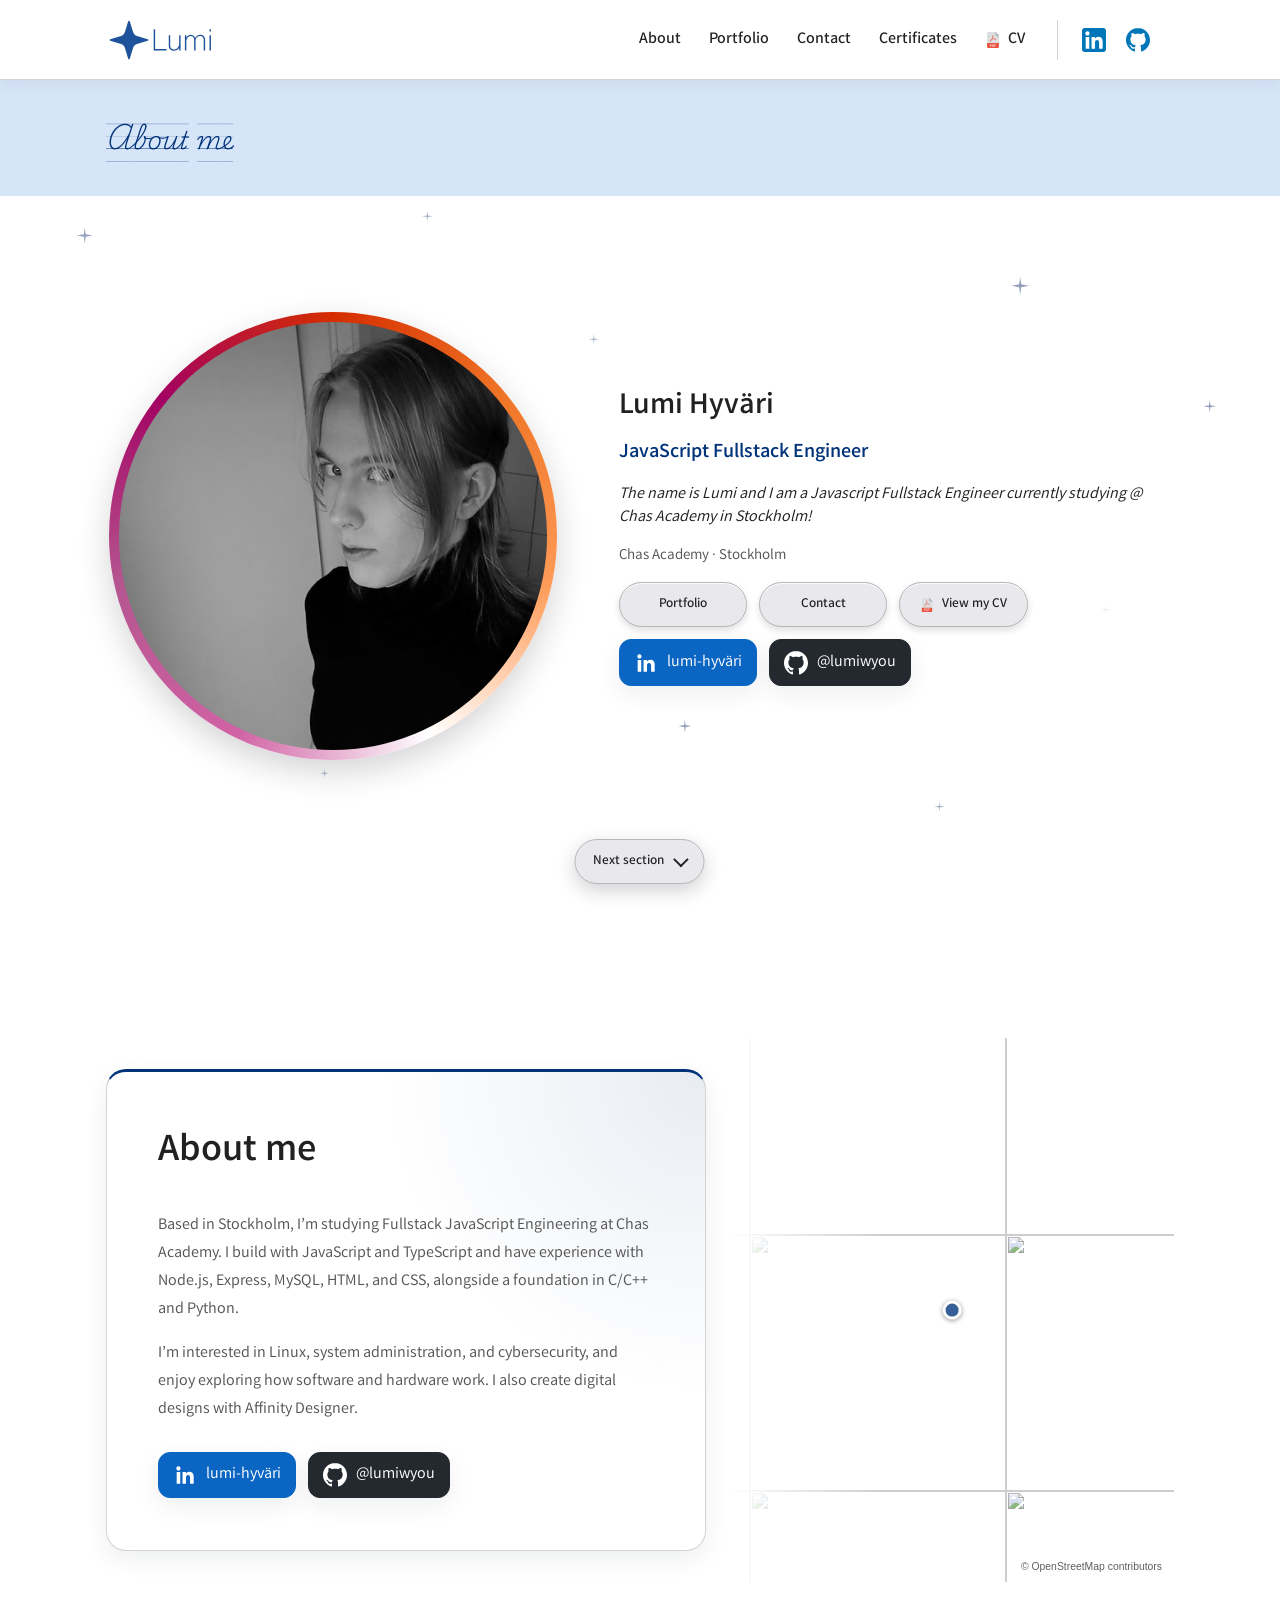
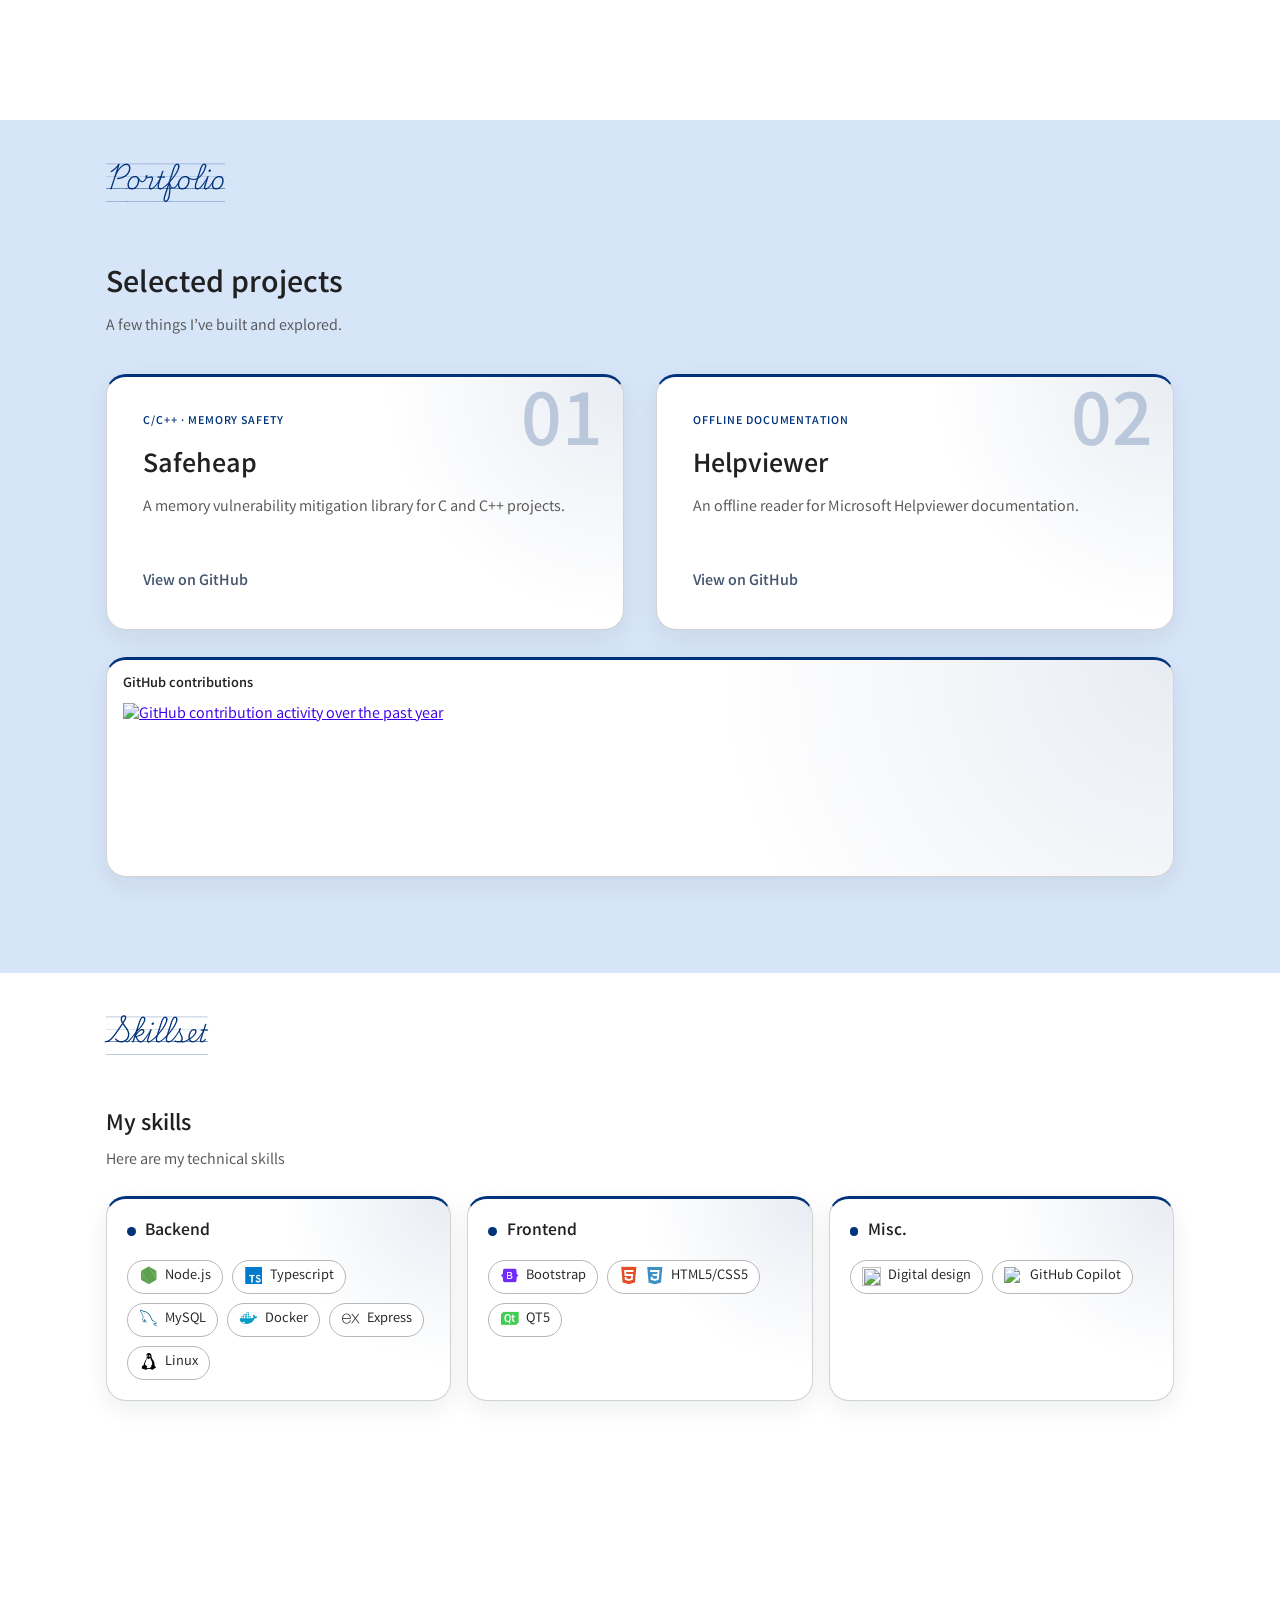
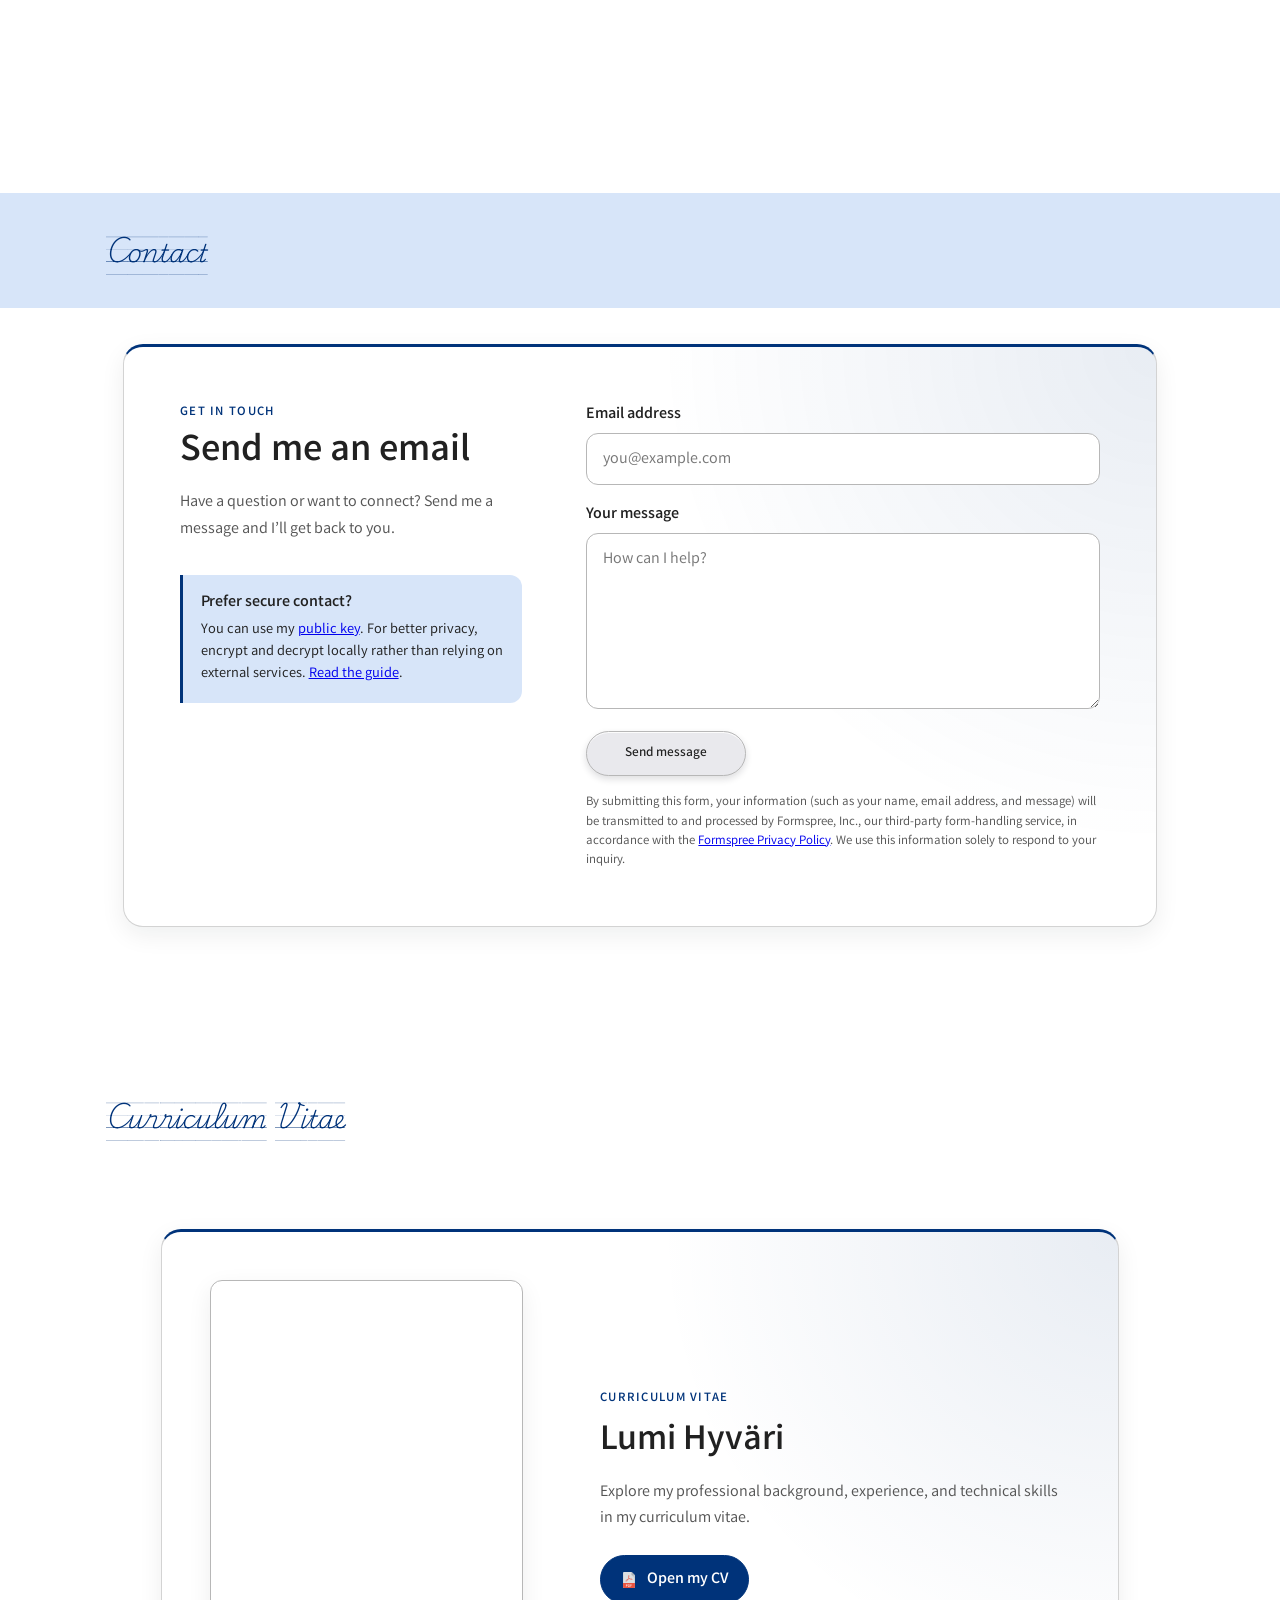
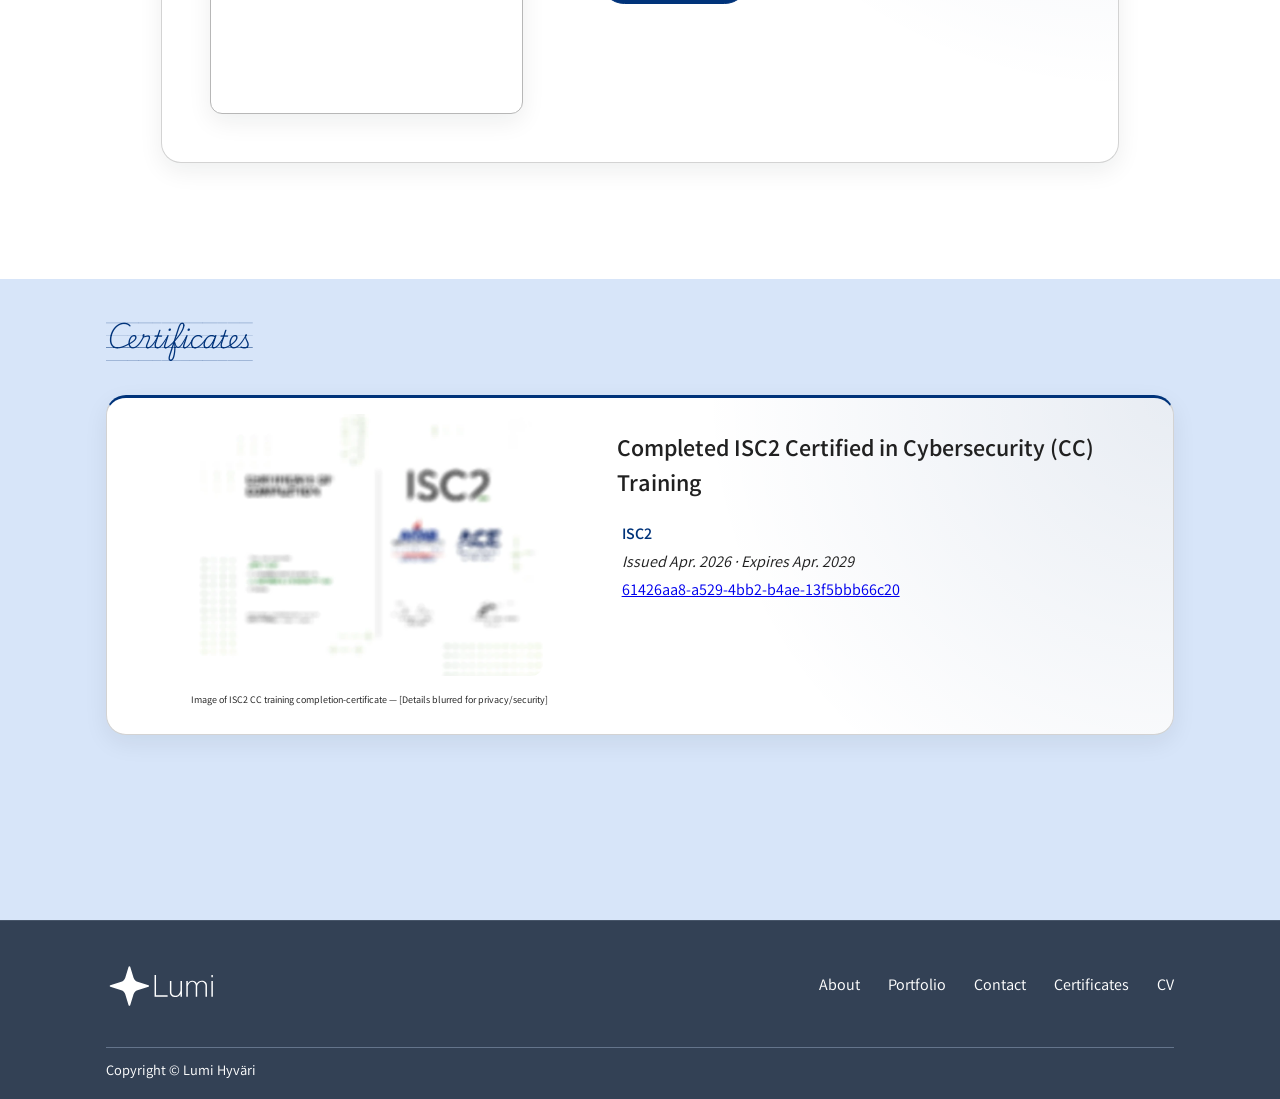
==== commit eef9d7d4: "Restructured and styled the contact form" ====
--- a/index.html
+++ b/index.html
@@ -369,34 +369,49 @@
                 </div>
                 <div class="section__content">
                     <div class="content-column">
-                        <h2>Send me an email</h2>
-                        <p>Simply enter your email, message and click
-                            "submit"</p>
-                        <form action="https://formspree.io/f/xnpjjpnq"
-                            method="POST" class="contact-form">
-                            <label for="email">Email</label>
-                            <input type="email" name="email"
-                                placeholder="example@hello.net">
-                            <label for="email-body">Message</label>
-                            <textarea name="message"
-                                placeholder="Enter your message"></textarea>
-                            <button type="submit">Submit</button>
-                            <p>If you need to contact me securely you can use my
-                                <a href="keys/pubkey.asc">public key</a>. <span
-                                    style="font-style: italic;">Prefereably use
-                                    local encryption/decryption rather than
-                                    reliance on external services.</span> <a
-                                    href="guide.html">Here</a> is a written
-                                guide on how to do this.</p>
-                            <p class="form-legal">By submitting this form, your
-                                information (such as your name, email address,
-                                and message) will be transmitted to and
-                                processed by Formspree, Inc., our third-party
-                                form-handling service, in accordance with the <a
-                                    href="https://formspree.io/legal/privacy-policy/">Formspree
-                                    Privacy Policy</a>. We use this information
-                                solely to respond to your inquiry.</p>
-                        </form>
+                        <div class="contact-card">
+                            <div class="contact-card__intro">
+                                <p class="contact-card__eyebrow">Get in touch</p>
+                                <h2>Send me an email</h2>
+                                <p>Have a question or want to connect? Send me
+                                    a message and I’ll get back to you.</p>
+                                <aside class="contact-secure">
+                                    <h3>Prefer secure contact?</h3>
+                                    <p>You can use my <a href="keys/pubkey.asc">public
+                                            key</a>. For better privacy, encrypt
+                                        and decrypt locally rather than relying
+                                        on external services. <a
+                                            href="guide.html">Read the guide</a>.</p>
+                                </aside>
+                            </div>
+                            <form action="https://formspree.io/f/xnpjjpnq"
+                                method="POST" class="contact-form">
+                                <div class="contact-form__field">
+                                    <label for="contact-email">Email
+                                        address</label>
+                                    <input id="contact-email" type="email"
+                                        name="email" autocomplete="email"
+                                        placeholder="you@example.com">
+                                </div>
+                                <div class="contact-form__field">
+                                    <label for="email-body">Your message</label>
+                                    <textarea id="email-body" name="message"
+                                        rows="6"
+                                        placeholder="How can I help?"></textarea>
+                                </div>
+                                <button type="submit">Send message</button>
+                                <p class="form-legal">By submitting this form,
+                                    your information (such as your name, email
+                                    address, and message) will be transmitted to
+                                    and processed by Formspree, Inc., our
+                                    third-party form-handling service, in
+                                    accordance with the <a
+                                        href="https://formspree.io/legal/privacy-policy/">Formspree
+                                        Privacy Policy</a>. We use this
+                                    information solely to respond to your
+                                    inquiry.</p>
+                            </form>
+                        </div>
                     </div>
                 </div>
             </section>
--- a/css/index.css
+++ b/css/index.css
@@ -12,8 +12,6 @@
     inset 0 1px rgb(255 255 255 / 85%);
   --card-shadow: 0 0.5rem 1.5rem rgb(20 24 35 / 7%);
   --card-shadow-hover: 0 0.8rem 2rem rgb(20 24 35 / 12%);
-  --glass-surface: color-mix(in srgb, var(--surface-bg) 78%, transparent);
-  --glass-highlight: color-mix(in srgb, var(--highlight-color) 28%, transparent);
   --highlight-color: hsl(var(--accent-hue) 100% 24%);
   --input-borders: #b7b7b7;
   --page-border: #d3d3d3;
@@ -354,47 +352,6 @@
   background-color: var(--color-alpha);
 }
 
-.section .section__title {
-  position: relative;
-  isolation: isolate;
-  overflow: hidden;
-}
-
-.section .section__title::after {
-  position: absolute;
-  z-index: 0;
-  inset: 0;
-  background: linear-gradient(
-    110deg,
-    transparent 36%,
-    color-mix(in srgb, var(--highlight-color) 12%, transparent) 44%,
-    color-mix(in srgb, var(--highlight-color) 38%, transparent) 50%,
-    color-mix(in srgb, var(--highlight-color) 12%, transparent) 56%,
-    transparent 64%
-  );
-  content: "";
-  pointer-events: none;
-  transform: translateX(-100%);
-}
-
-.section .section__title.is-glossing::after {
-  animation: section-title-gloss 900ms ease-in-out both;
-}
-
-.section .section__title > .content-column {
-  position: relative;
-  z-index: 1;
-}
-
-@keyframes section-title-gloss {
-  0% {
-    transform: translateX(-100%);
-  }
-  100% {
-    transform: translateX(100%);
-  }
-}
-
 .section-unbounded {
   height: auto;
 }
@@ -403,70 +360,118 @@
   padding-bottom: 0;
 }
 
-#certificates .section__content {
-  box-sizing: border-box;
-  padding-top: clamp(1.25rem, 3vh, 2rem);
-}
-
 #cv .section__content {
   padding-top: clamp(2rem, 6vh, 4rem);
 }
 
 .contact-form {
-  display: flex;
-  flex-direction: column;
+  display: grid;
+  align-content: start;
+  gap: 1.1rem;
+  min-width: 0;
   font-family: inherit;
-  gap: 0.5em;
-  label,
-  button {
-    font-weight: bold;
-  }
-  textarea {
-    min-height: 200px;
-    border: 1px solid var(--border-subtle);
-    border-radius: 0.75rem;
-    resize: vertical;
-    background-color: var(--surface-bg);
-    color: var(--text-color);
-  }
-  input {
-    border: 1px solid var(--border-subtle);
-    border-radius: 0.75rem;
-    background-color: var(--surface-bg);
-    color: var(--text-color);
-  }
-  textarea,
-  input {
-    padding: 0.75em;
-    font: inherit;
-    transition: border-color 160ms ease, box-shadow 160ms ease;
-  }
-  textarea::placeholder,
-  input::placeholder {
-    color: var(--muted-color);
-    opacity: 0.8;
-  }
-  textarea:focus,
-  input:focus {
-    border-color: var(--highlight-color);
-    outline: none;
-    box-shadow: 0 0 0 3px color-mix(in srgb, var(--highlight-color) 20%, transparent);
-  }
-  button {
-    margin-top: 1em;
-  }
-
-  h3 {
-    font-size: 15px;
-    margin-bottom: 0;
-  }
-  p {
-    margin-bottom: 0;
-  }
-  .form-legal {
-    font-style: italic;
-    color: var(--muted-color);
-  }
+}
+
+.contact-card {
+  display: grid;
+  grid-template-columns: minmax(0, 0.8fr) minmax(0, 1.2fr);
+  gap: clamp(2rem, 5vw, 4rem);
+  max-width: 920px;
+  margin: clamp(1.5rem, 4vh, 3rem) auto;
+  padding: clamp(1.5rem, 5vw, 3.5rem);
+}
+
+.contact-card__eyebrow {
+  margin: 0 0 0.5rem;
+  color: var(--highlight-color);
+  font-size: 0.8rem;
+  font-weight: 700;
+  letter-spacing: 0.1em;
+  text-transform: uppercase;
+}
+
+.contact-card__intro h2 {
+  margin: 0;
+  font-size: clamp(1.7rem, 3vw, 2.4rem);
+  line-height: 1.15;
+}
+
+.contact-card__intro > p:not(.contact-card__eyebrow) {
+  margin: 1rem 0 0;
+  color: var(--muted-color);
+  line-height: 1.65;
+}
+
+.contact-secure {
+  margin-top: 2rem;
+  padding: 1rem 1.1rem;
+  border-left: 3px solid var(--highlight-color);
+  border-radius: 0 0.75rem 0.75rem 0;
+  background-color: var(--color-alpha);
+}
+
+.contact-secure h3 {
+  margin: 0 0 0.35rem;
+  font-size: 1rem;
+}
+
+.contact-secure p {
+  margin: 0;
+  font-size: 0.9rem;
+  line-height: 1.55;
+}
+
+.contact-form__field {
+  display: grid;
+  gap: 0.45rem;
+}
+
+.contact-form label {
+  font-weight: 700;
+}
+
+.contact-form textarea,
+.contact-form input {
+  box-sizing: border-box;
+  width: 100%;
+  padding: 0.85rem 1rem;
+  border: 1px solid var(--border-subtle);
+  border-radius: 0.75rem;
+  background-color: var(--surface-bg);
+  color: var(--text-color);
+  font: inherit;
+  transition: border-color 160ms ease, box-shadow 160ms ease;
+}
+
+.contact-form textarea {
+  min-height: 11rem;
+  resize: vertical;
+}
+
+.contact-form textarea::placeholder,
+.contact-form input::placeholder {
+  color: var(--muted-color);
+  opacity: 0.8;
+}
+
+.contact-form textarea:focus,
+.contact-form input:focus {
+  border-color: var(--highlight-color);
+  outline: none;
+  box-shadow: 0 0 0 3px color-mix(in srgb, var(--highlight-color) 20%, transparent);
+}
+
+.contact-form button {
+  justify-self: start;
+  min-width: 10rem;
+  margin-top: 0.25rem;
+}
+
+.contact-form .form-legal {
+  margin: 0;
+  color: var(--muted-color);
+  font-size: 0.8rem;
+  line-height: 1.5;
 }
 
 .text-container {
@@ -495,14 +500,44 @@
   }
 }
 
+.project-catalog .project-card,
+.biography-card,
+#skillset .skill-card,
+.certificate-list .certificate-item,
+.cv-card,
+.github-activity,
+.contact-card {
+  border: 1px solid var(--page-border);
+  border-top: 3px solid var(--highlight-color);
+  border-radius: 1.25rem;
+  background:
+    radial-gradient(
+      circle at 100% 0,
+      color-mix(in srgb, var(--highlight-color) 9%, transparent),
+      transparent 42%
+    ),
+    var(--surface-bg);
+  box-shadow: var(--card-shadow);
+  transition: border-color 180ms ease, box-shadow 180ms ease,
+    transform 180ms ease;
+}
+
+.project-catalog .project-card:hover,
+.biography-card:hover,
+#skillset .skill-card:hover,
+.certificate-list .certificate-item:hover,
+.cv-card:hover,
+.github-activity:hover,
+.contact-card:hover {
+  border-color: var(--highlight-color);
+  box-shadow: var(--card-shadow-hover);
+  transform: translateY(-4px);
+}
+
 .biography-card {
   position: relative;
   z-index: 1;
-  background-color: var(--letter-bg);
   padding: clamp(2rem, 4vw, 3.5rem);
-  border: 1px solid var(--page-border);
-  border-radius: 1.25rem;
-  box-shadow: var(--card-shadow);
 }
 
 .biography-card h2 {
@@ -636,7 +671,6 @@
 
 .certificate-list {
   .certificate-item {
-    border: 1px solid var(--page-border);
     margin-bottom: 1em;
     display: flex;
     flex-direction: row;
@@ -668,12 +702,7 @@
 }
 
 .certificate-list .certificate-item {
-  background-color: var(--surface-bg);
   padding: 1em;
-  border: 1px solid var(--border-subtle);
-  border-radius: 1rem;
-  box-shadow: var(--card-shadow);
-  transition: border-color 180ms ease, box-shadow 180ms ease, transform 180ms ease;
 }
 
 .certificate-item__image img {
@@ -708,17 +737,6 @@
 #skillset .skill-card {
   min-width: 0;
   padding: 1.25rem;
-  border: 1px solid var(--page-border);
-  border-radius: 1rem;
-  background-color: var(--letter-bg);
-  box-shadow: var(--card-shadow);
-  transition: border-color 180ms ease, box-shadow 180ms ease, transform 180ms ease;
-}
-
-#skillset .skill-card:hover {
-  border-color: var(--highlight-color);
-  box-shadow: var(--card-shadow-hover);
-  transform: translateY(-3px);
 }
 
 #skillset .skill-card h3 {
@@ -849,22 +867,18 @@
   --profile-image-size: clamp(250px, 35vw, 450px);
   display: flex;
   flex-direction: row;
-  align-items: stretch;
+  align-items: center;
   padding-block: 1em;
   justify-content: center;
   gap: clamp(1.5rem, 3vw, 2.5rem);
 
   .profile-image-frame { 
     position: relative;
-    isolation: isolate;
     width: var(--profile-image-size);
-    height: auto;
+    height: var(--profile-image-size);
     flex: 0 0 var(--profile-image-size);
-    border-radius: 1.25rem;
-    background-color: var(--surface-bg);
-    box-shadow:
-      0 1.25rem 2.5rem rgb(20 24 35 / 24%),
-      0 0 2rem color-mix(in srgb, var(--highlight-color) 26%, transparent);
+    border-radius: 50%;
+    box-shadow: 0 0.75rem 2rem rgb(20 24 35 / 18%);
   }
 
   .profile-image-frame::before {
@@ -883,6 +897,7 @@
       #d52d00 360deg
     );
     content: "";
+    animation: sapphic-ring-spin 8s linear infinite;
   }
 
   .profile-image-frame::after {
@@ -899,7 +914,8 @@
     );
     content: "";
     opacity: 0;
-    animation: trans-flag-fade 6s ease-in-out infinite alternate;
+    animation: sapphic-ring-spin 8s linear infinite,
+      trans-flag-fade 6s ease-in-out infinite alternate;
   }
 
   .profile-image {
@@ -910,13 +926,10 @@
     height: calc(100% - 20px);
     box-sizing: border-box;
     aspect-ratio: 1;
-    border-radius: 0.75rem;
+    border-radius: 50%;
     object-fit: cover;
-    object-position: center 38%;
-    filter: grayscale() contrast(1.08);
-    box-shadow:
-      0 0 0 1px rgb(255 255 255 / 38%),
-      0 0.5rem 1.25rem rgb(0 0 0 / 24%);
+    object-position: center;
+    filter: grayscale();
   }
 
   .hero__content {
@@ -926,20 +939,17 @@
     width: min(100%, 36rem);
     min-width: 0;
     box-sizing: border-box;
-    padding: clamp(1.25rem, 3vw, 2rem);
+    padding: 1.5rem;
 
     &::before {
       position: absolute;
-      inset: 0;
+      inset: -1rem;
       z-index: -1;
-      border: 1px solid color-mix(in srgb, var(--page-border) 72%, transparent);
-      border-radius: 1.25rem;
-      background:
-        linear-gradient(145deg, var(--glass-highlight), transparent 48%),
-        var(--glass-surface);
-      box-shadow: var(--card-shadow), inset 0 1px 0 var(--glass-highlight);
-      backdrop-filter: blur(14px) saturate(1.2);
-      -webkit-backdrop-filter: blur(14px) saturate(1.2);
+      background-color: var(--surface-bg);
+      mask-image:
+        linear-gradient(to right, transparent, #000 18%, #000 82%, transparent),
+        linear-gradient(to bottom, transparent, #000 18%, #000 82%, transparent);
+      mask-composite: intersect;
       content: "";
       pointer-events: none;
     }
@@ -968,6 +978,12 @@
   }
 }
 
+@keyframes sapphic-ring-spin {
+  to {
+    transform: rotate(1turn);
+  }
+}
+
 @keyframes trans-flag-fade {
   to {
     opacity: 1;
@@ -1098,26 +1114,6 @@
   box-sizing: border-box;
   padding: clamp(1.5rem, 3vw, 2.25rem);
   overflow: hidden;
-  border: 1px solid var(--page-border);
-  border-top: 3px solid var(--highlight-color);
-  border-radius: 1.25rem;
-  background:
-    linear-gradient(145deg, var(--glass-highlight), transparent 46%),
-    radial-gradient(
-      circle at 100% 0,
-      color-mix(in srgb, var(--highlight-color) 9%, transparent),
-      transparent 42%
-    ),
-    var(--glass-surface);
-  box-shadow: var(--card-shadow);
-  transition: border-color 180ms ease, box-shadow 180ms ease,
-    transform 180ms ease;
-}
-
-.project-catalog .project-card:hover {
-  border-color: var(--highlight-color);
-  box-shadow: var(--card-shadow-hover);
-  transform: translateY(-4px);
 }
 
 .project-card__number {
@@ -1172,9 +1168,6 @@
   margin: clamp(1.25rem, 3vh, 2rem) 0 0;
   padding: 0.9rem 1rem 0.65rem;
   overflow: hidden;
-  border: 1px solid var(--page-border);
-  border-radius: 1rem;
-  background-color: var(--surface-bg);
 }
 
 .github-activity__title {
@@ -1209,10 +1202,6 @@
   max-width: 860px;
   margin-inline: auto;
   padding: clamp(1.25rem, 4vw, 3rem);
-  border: 1px solid var(--page-border);
-  border-radius: 1.25rem;
-  background-color: var(--letter-bg);
-  box-shadow: var(--card-shadow);
 }
 
 .cv-preview {
@@ -1291,33 +1280,6 @@
   object-fit: contain;
 }
 
-.biography-card,
-.certificate-list .certificate-item,
-#skillset .skill-card,
-.github-activity,
-.cv-card,
-.cv-preview,
-.contact-form input,
-.contact-form textarea,
-#skillset .skill-list li {
-  border-color: color-mix(in srgb, var(--page-border) 72%, transparent);
-  background-color: var(--glass-surface);
-  background-image: linear-gradient(
-    145deg,
-    var(--glass-highlight),
-    transparent 48%
-  );
-  box-shadow: var(--card-shadow), inset 0 1px 0 var(--glass-highlight);
-  backdrop-filter: blur(14px) saturate(1.2);
-  -webkit-backdrop-filter: blur(14px) saturate(1.2);
-}
-
-.certificate-list .certificate-item,
-#skillset .skill-card {
-  transition: border-color 180ms ease, box-shadow 180ms ease,
-    transform 180ms ease;
-}
-
 .page-footer {
   margin-top: auto;
   background-color: #334155;
@@ -1440,6 +1402,11 @@
     gap: 1.75rem;
   }
 
+  .contact-card {
+    grid-template-columns: minmax(0, 1fr);
+    gap: 1.75rem;
+  }
+
   .cv-preview {
     width: min(100%, 20rem);
     height: clamp(16rem, 55vh, 24rem);
@@ -1460,6 +1427,12 @@
     padding-bottom: 0.75rem;
   }
 
+  #portfolio .section__title h1 {
+    margin: 0;
+    padding-block: 0.35rem;
+    font-size: 1.2rem;
+  }
+
   #portfolio .section__content {
     min-height: 0;
   }
@@ -1521,6 +1494,16 @@
 
   .biography-map {
     height: 9rem;
+  }
+
+  .contact-card {
+    gap: 1.25rem;
+    margin-block: 0.75rem;
+    padding: 1.25rem;
+  }
+
+  .contact-secure {
+    margin-top: 1.25rem;
   }
 
   .biography-card {
@@ -1924,11 +1907,6 @@
     opacity: 1;
     transform: none;
   }
-
-  .section .section__title.is-glossing::after {
-    animation: none !important;
-    visibility: hidden;
-  }
 }
 
 @media (max-width: 380px) {
@@ -1949,6 +1927,12 @@
     padding-bottom: 0.75rem;
   }
 
+  .section--hero .section__title h1 {
+    margin: 0;
+    padding-block: 0.35em;
+    font-size: clamp(1.1rem, 4vw, 1.4rem);
+  }
+
   .section--hero .hero {
     gap: clamp(0.5rem, 2svh, 1rem);
     padding-block: clamp(0.5rem, 2svh, 1rem);
@@ -1957,7 +1941,7 @@
   .section--hero .hero__content {
     flex: 0 1 auto;
     width: min(100%, 36rem);
-    padding: 1rem;
+    padding: 0;
   }
 
   .mobile-menu-toggle {
@@ -1966,67 +1950,6 @@
 
   .main-nav {
     display: none;
-  }
-}
-
-@media (max-width: 768px) {
-  .section .section__title {
-    display: flex;
-    flex: 0 0 auto;
-    align-items: center;
-    min-height: 3rem;
-    box-sizing: border-box;
-  }
-
-  .section .section__title h1 {
-    margin: 0;
-    padding-block: 0;
-    font-size: clamp(1.1rem, 4vw, 1.4rem);
-    line-height: 1.2;
-  }
-}
-
-@media (max-width: 480px) and (max-height: 650px) {
-  .section--hero .hero {
-    --profile-image-size: clamp(88px, 16svh, 112px);
-    gap: 0.25rem;
-    padding-block: 0;
-  }
-
-  .section--hero .hero__content .hero__name {
-    margin-bottom: 0.15em;
-    font-size: 1.6rem;
-  }
-
-  .section--hero .hero__content {
-    padding: 0.35rem 0.75rem;
-  }
-
-  .section--hero .hero__content .hero__role {
-    margin-bottom: 0.15em;
-    font-size: 1.05rem;
-  }
-
-  .section--hero .hero__content .hero__bio {
-    margin-block: 0.5em;
-    font-size: 0.9rem;
-    line-height: 1.25;
-  }
-
-  .section--hero .hero__content .hero__meta {
-    display: none;
-  }
-
-  .section--hero .hero__actions {
-    gap: 0.4rem;
-  }
-
-  .section--hero .hero__primary-actions {
-    gap: 0.4rem;
-  }
-
-  .section--hero .hero__secondary-actions .hero__social-link {
-    padding: 0.4rem;
   }
 }
 
